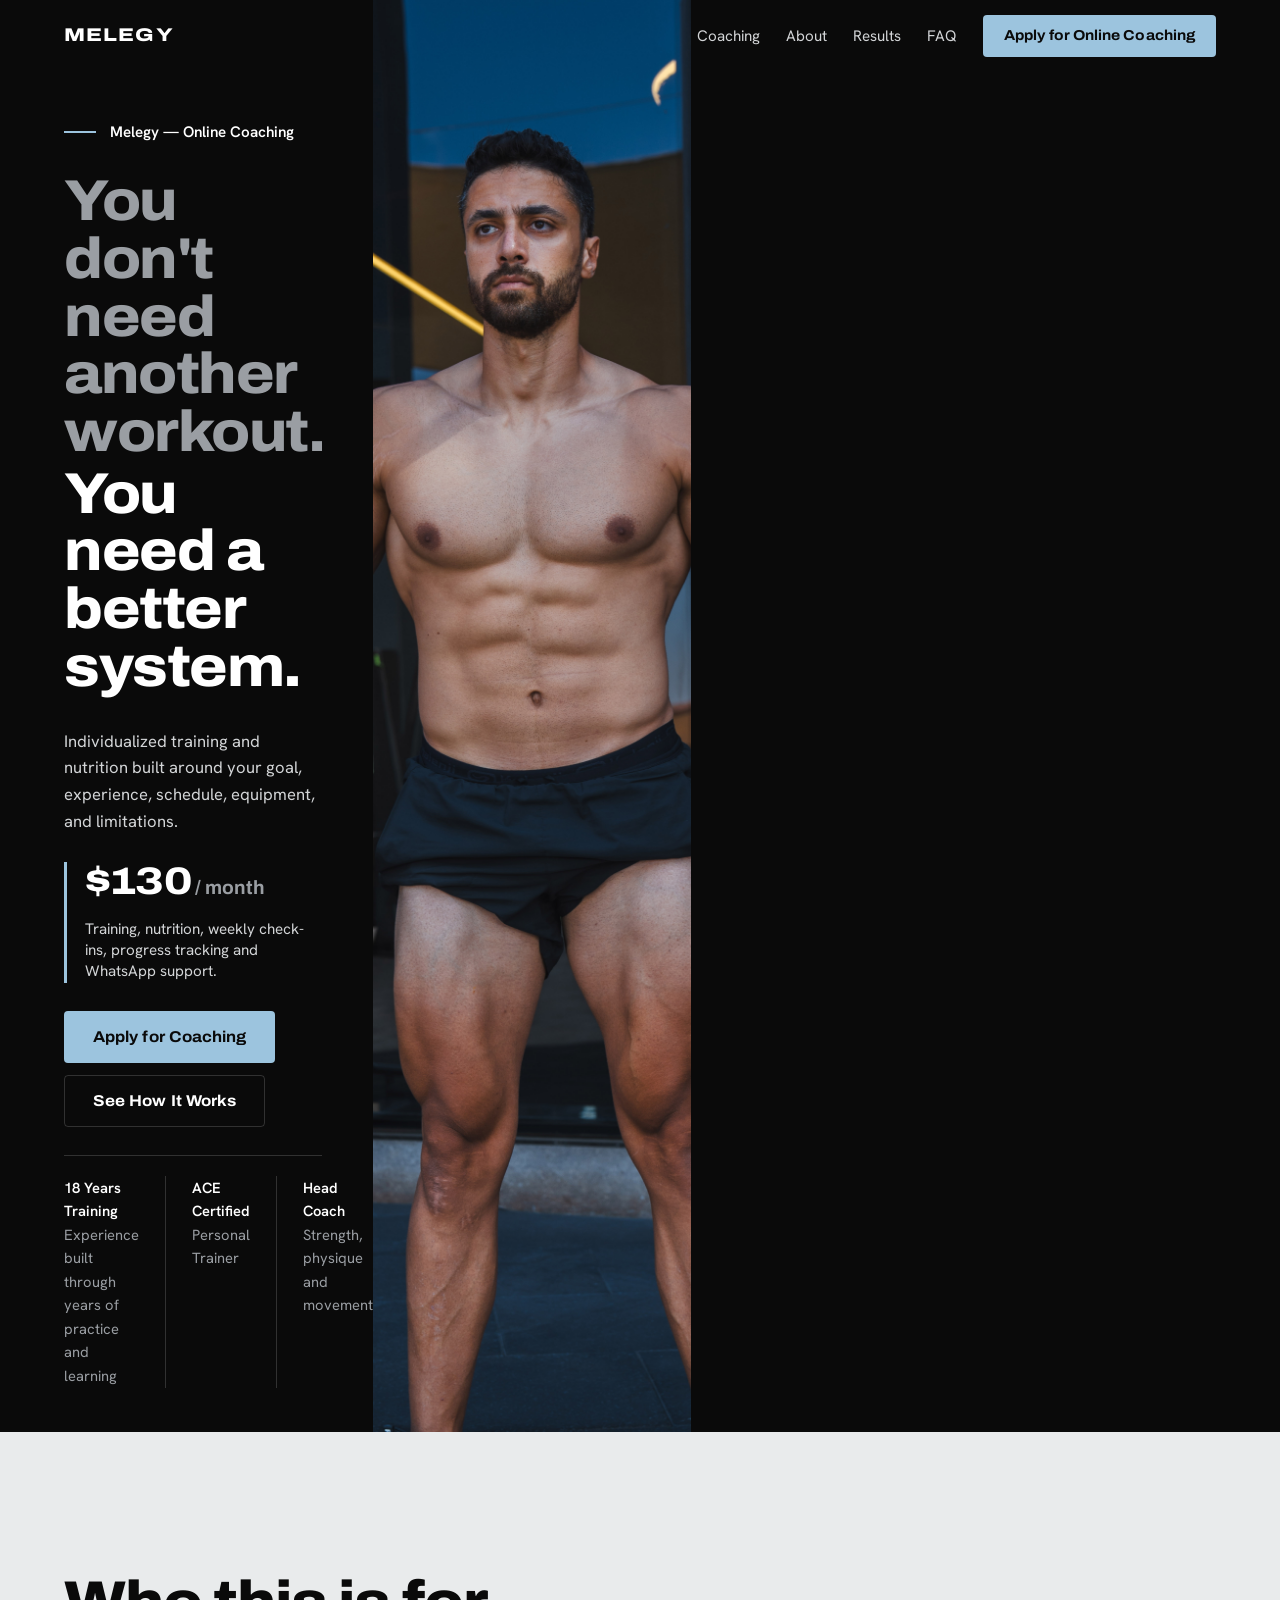
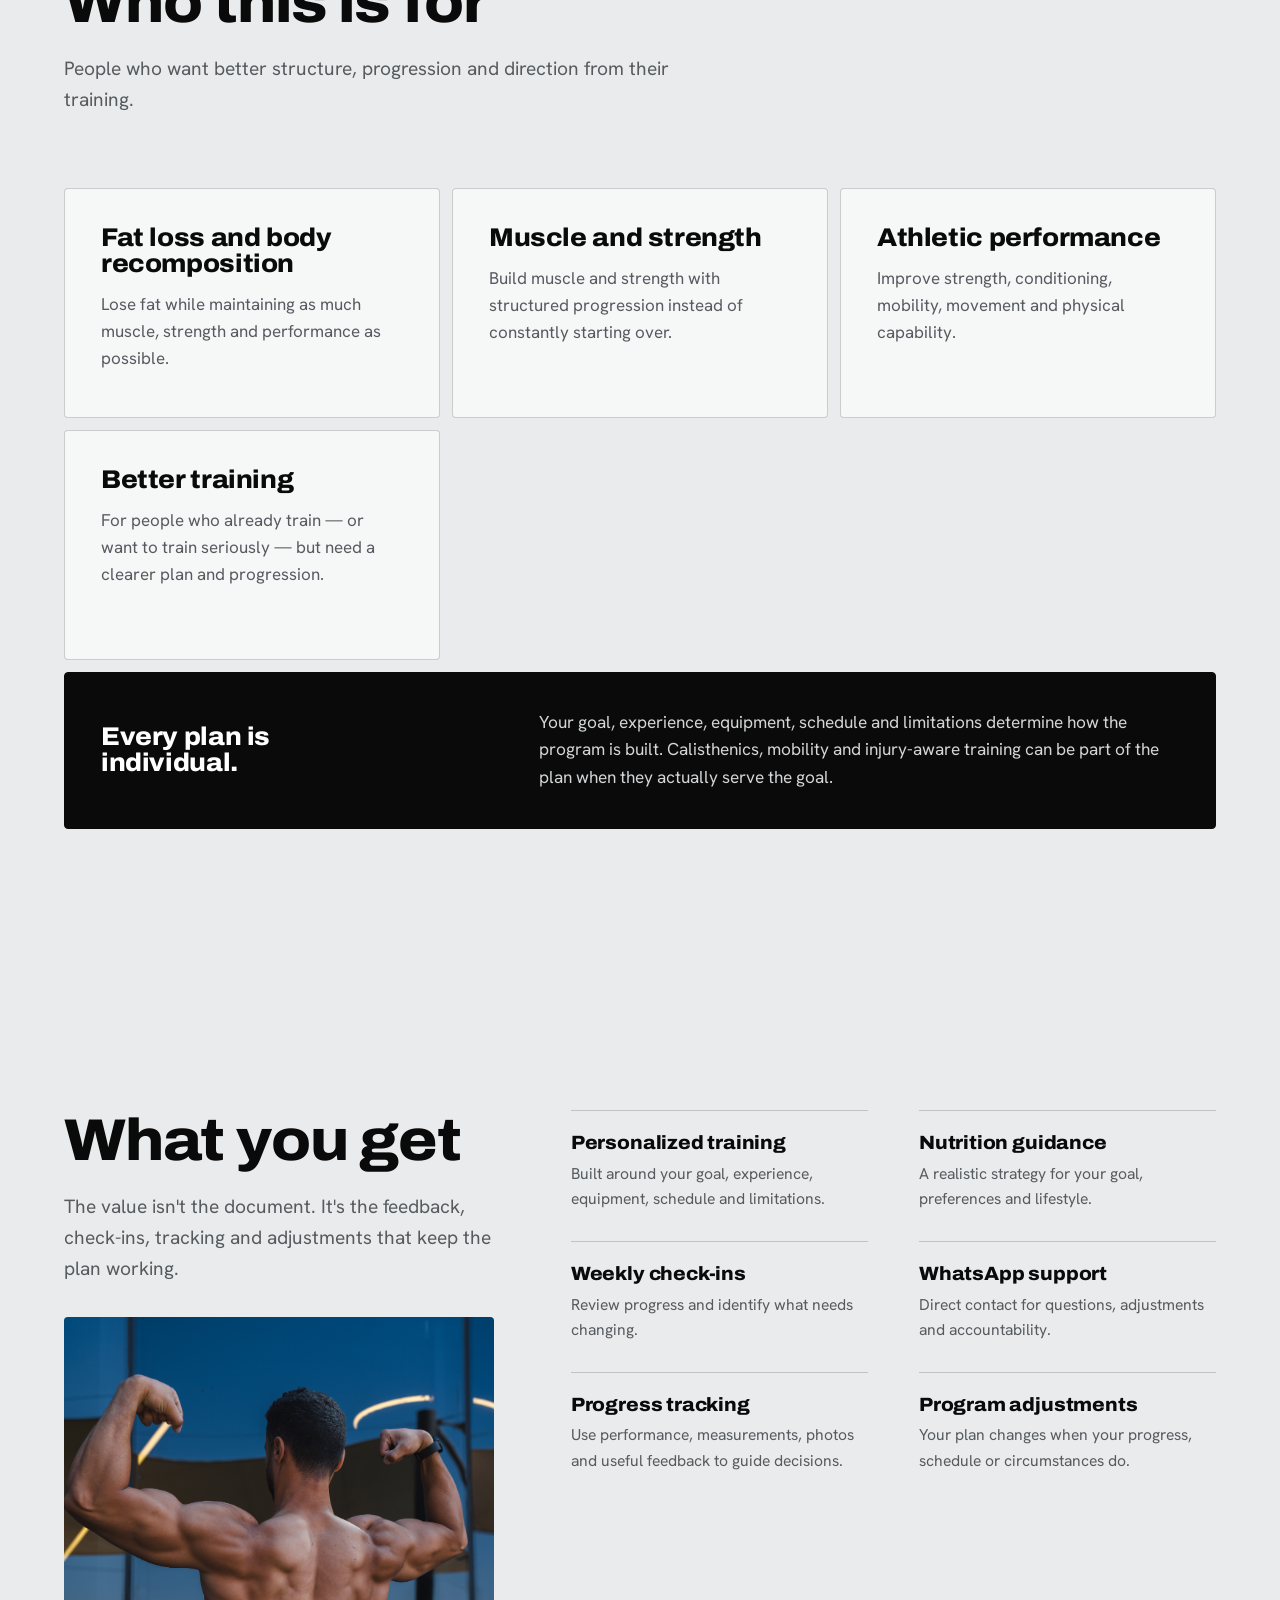
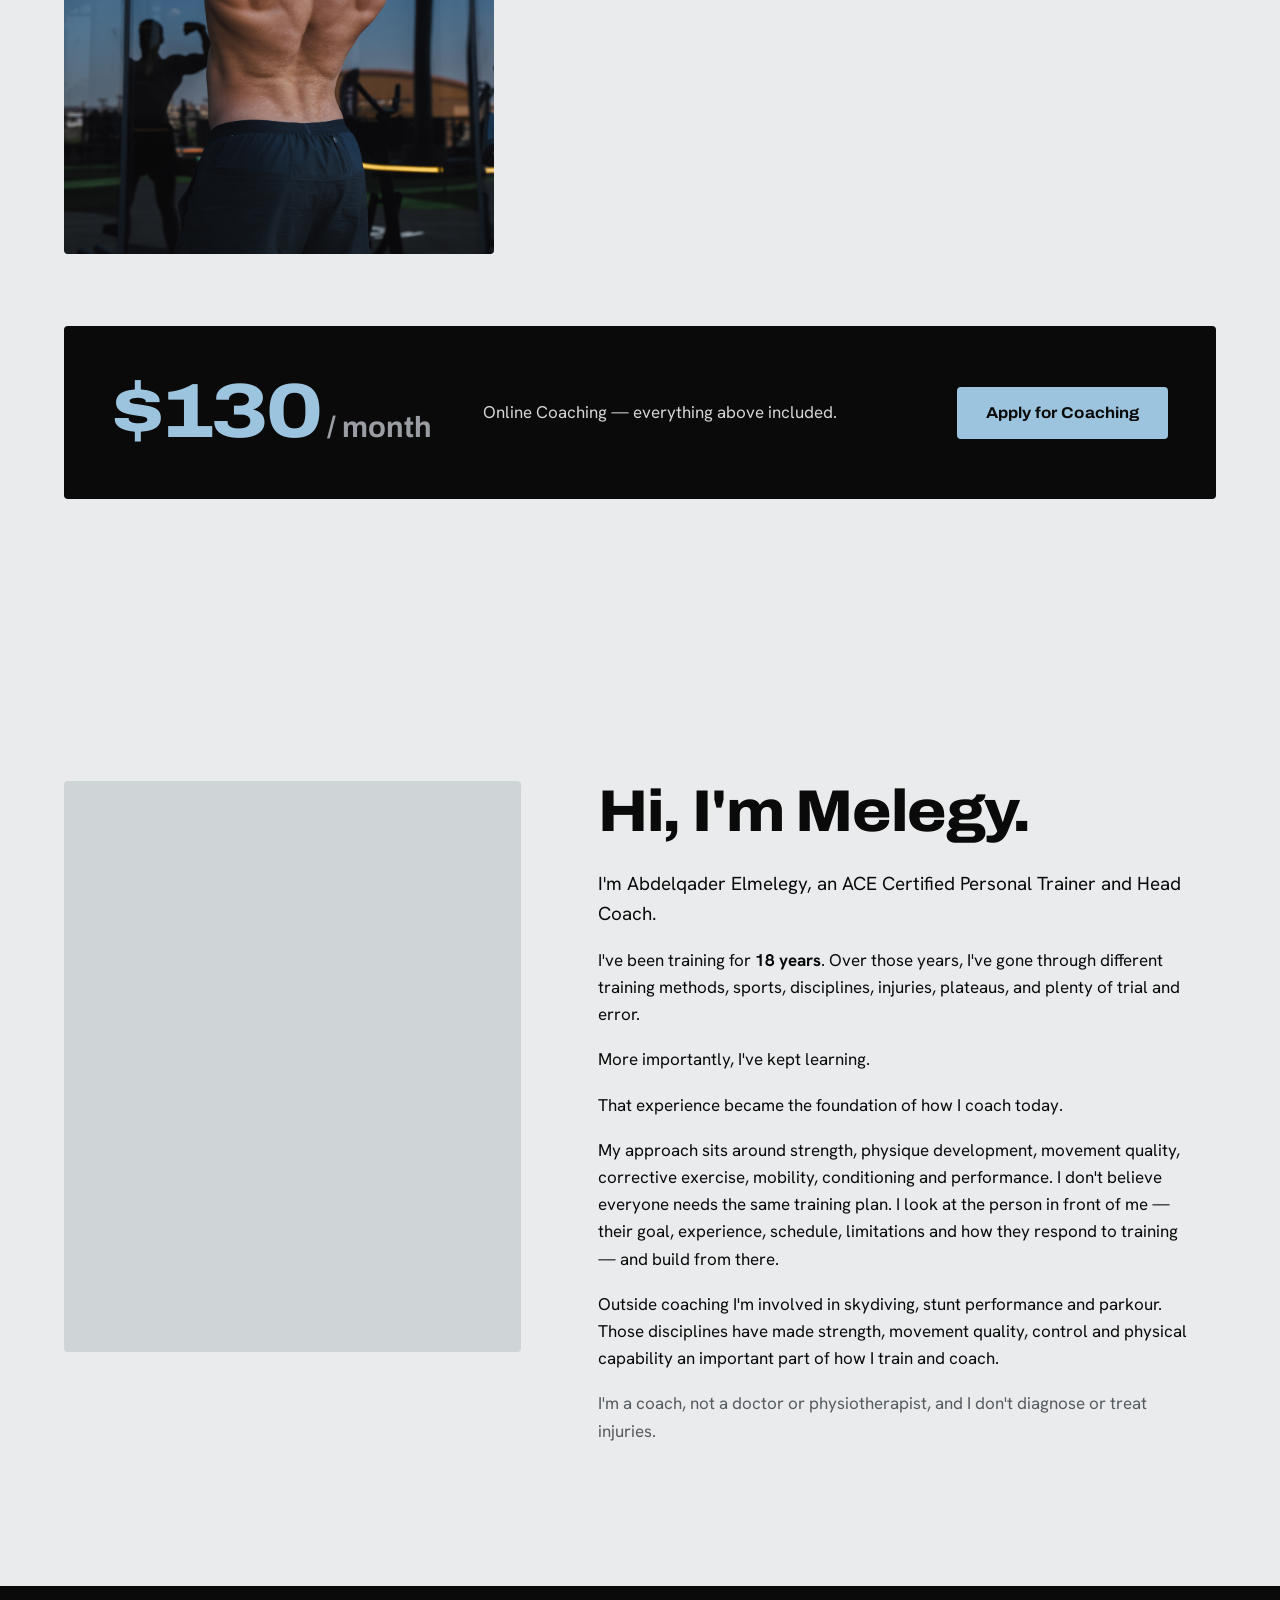
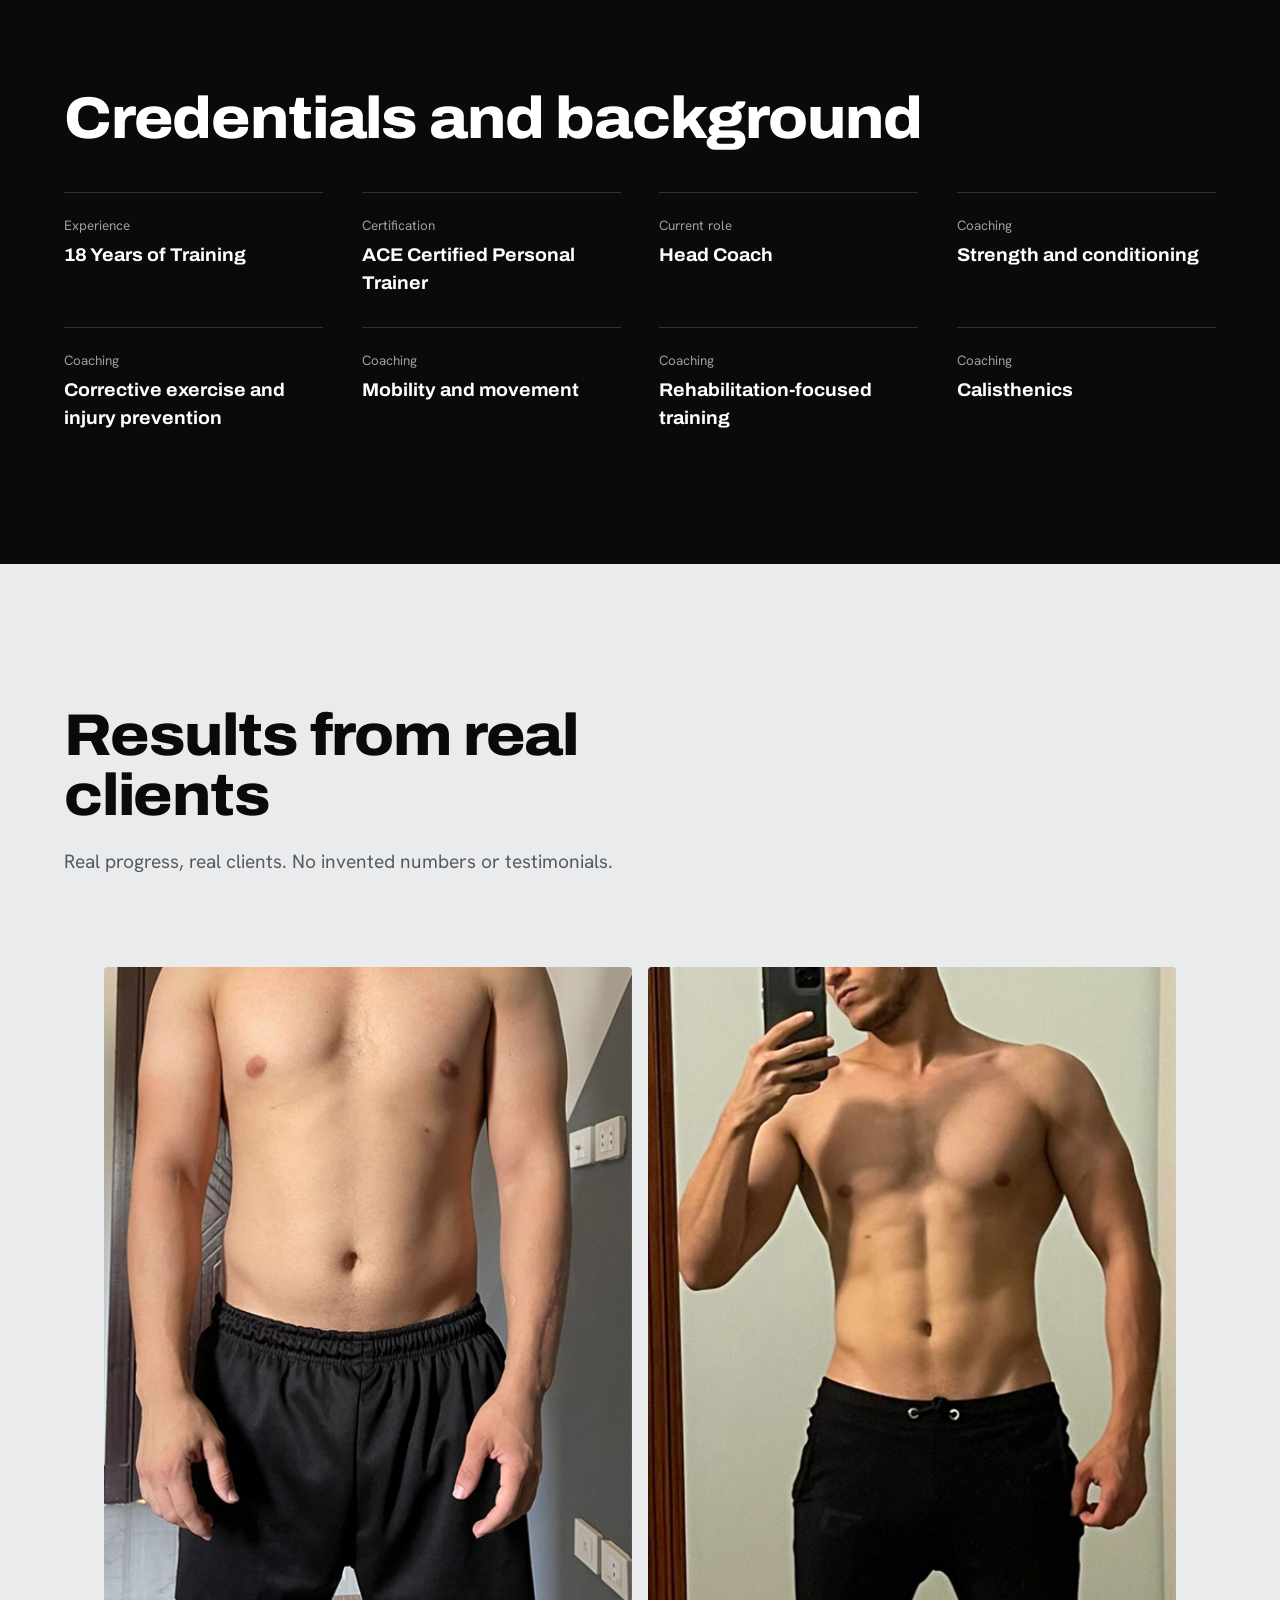
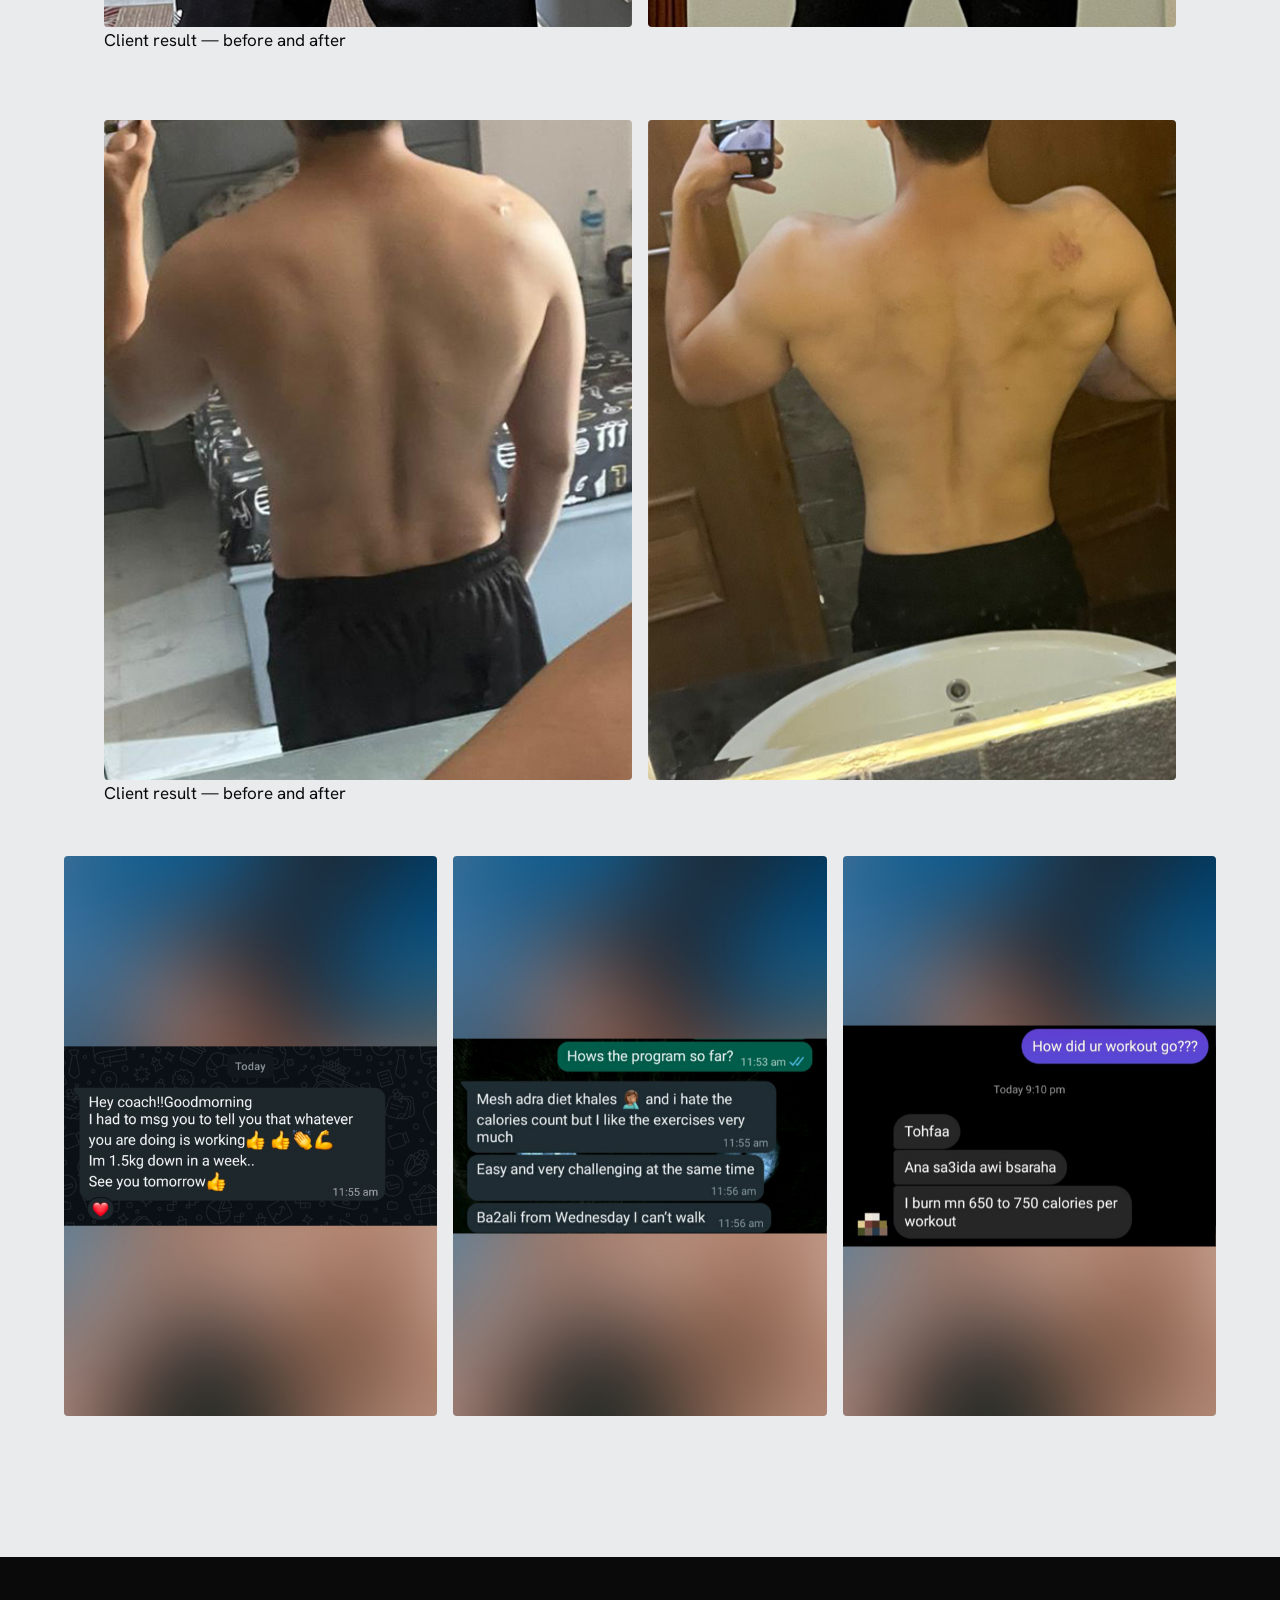
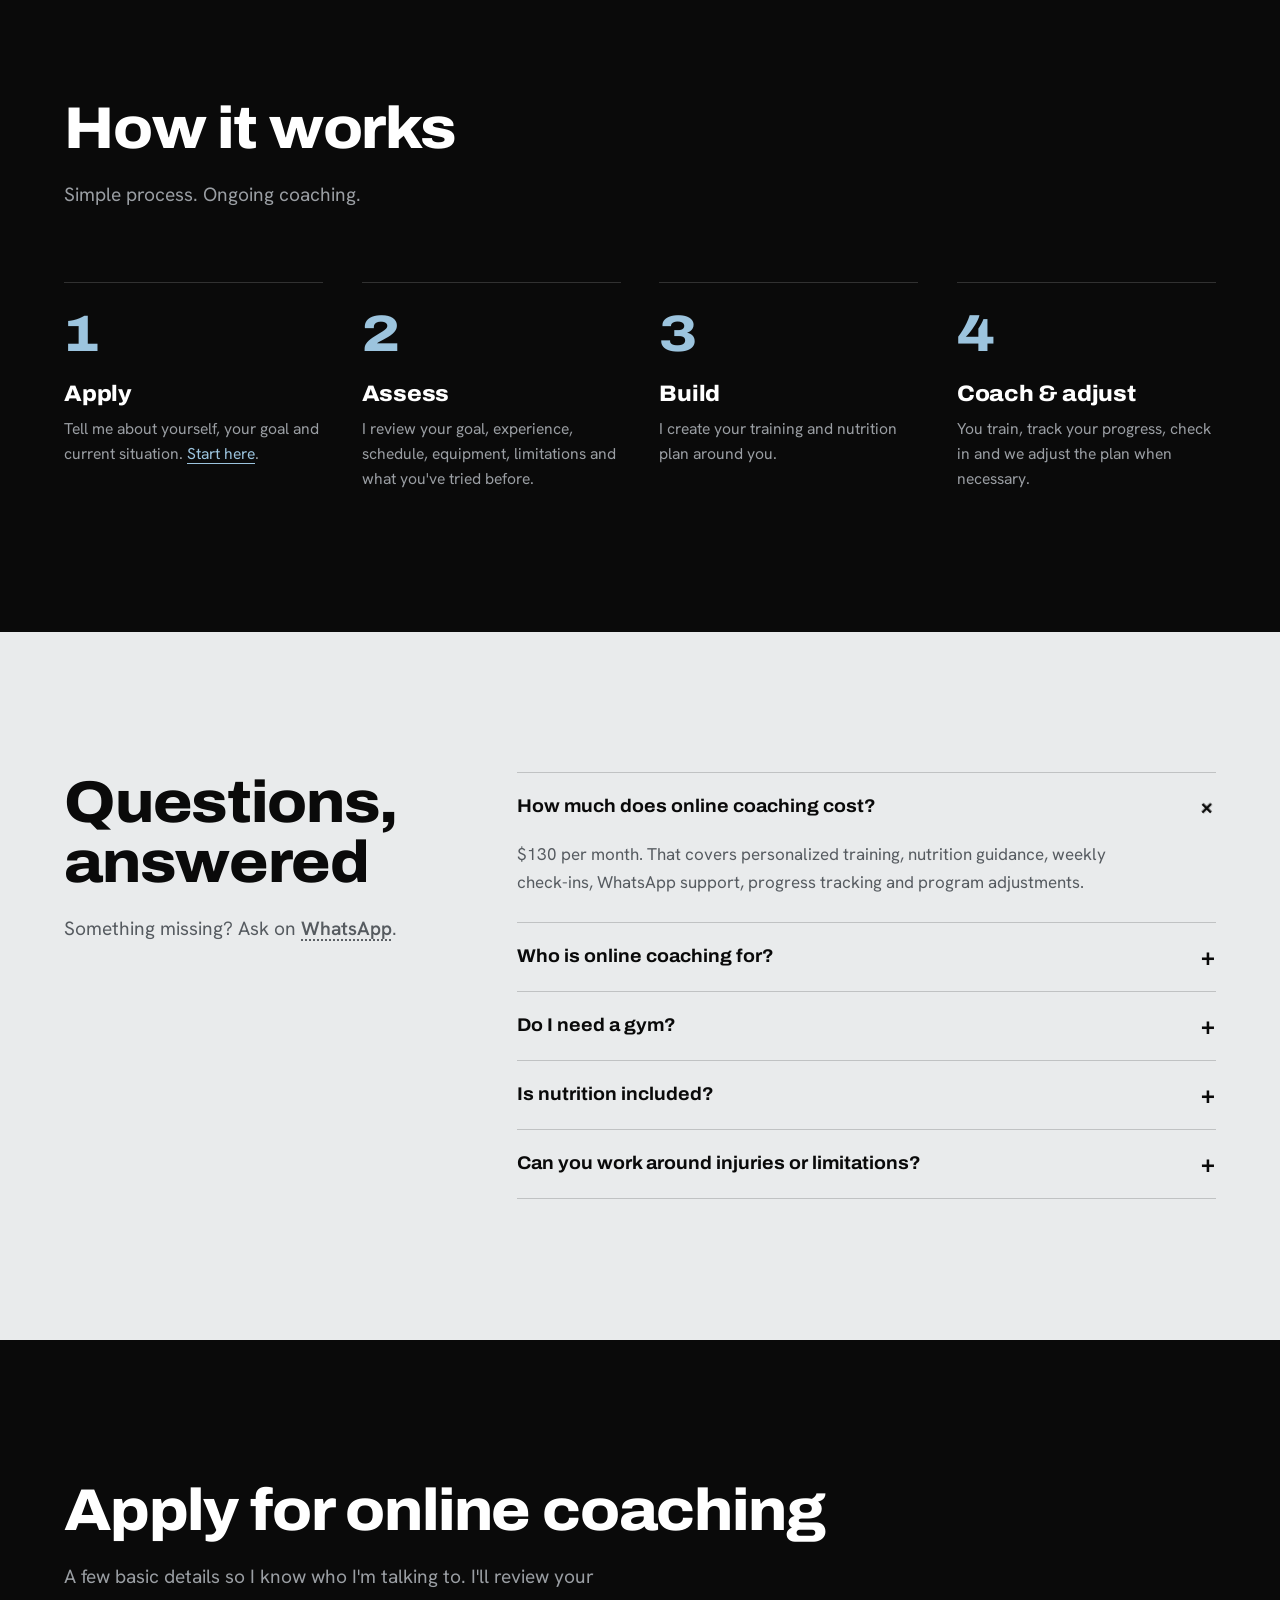
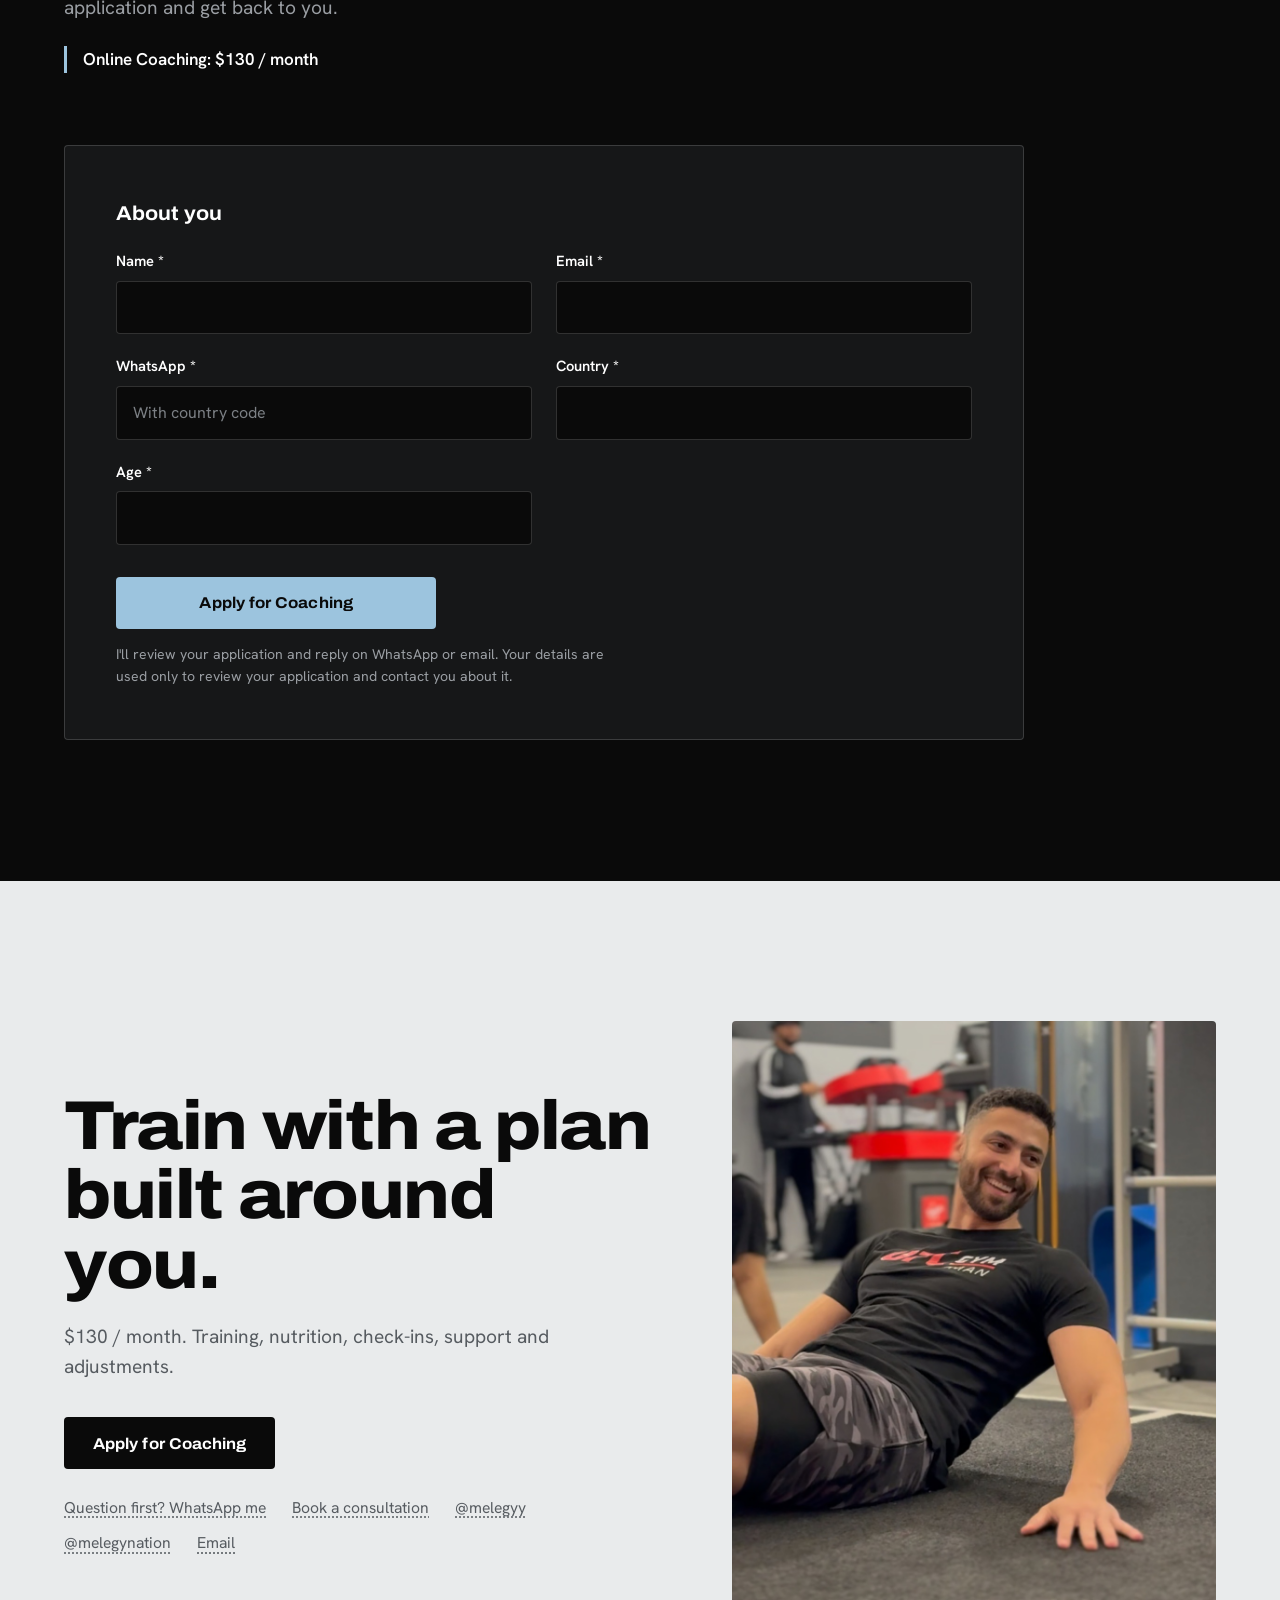
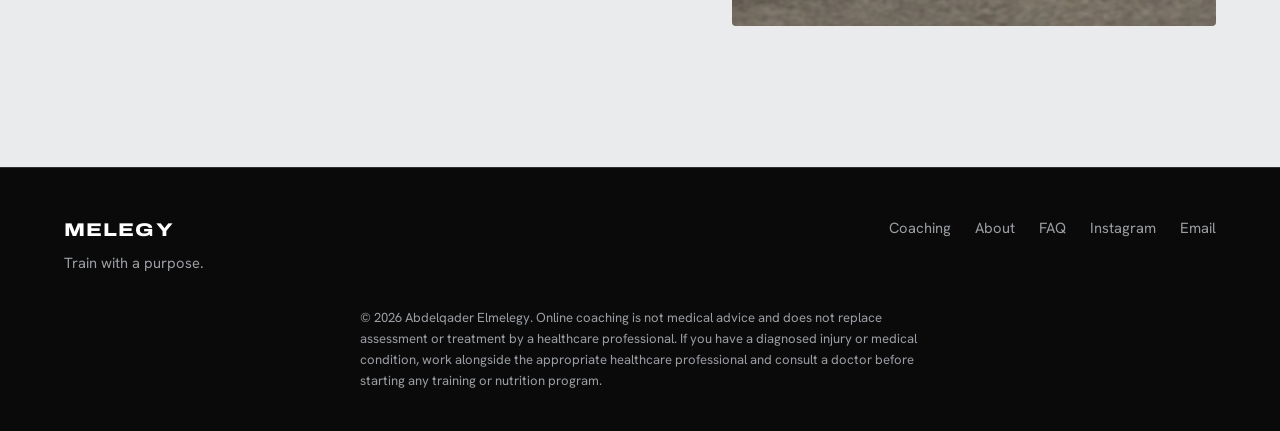
==== index.html @ cbea218b "Add files via upload" ====
<!DOCTYPE html>
<html lang="en">
<head>
<meta charset="utf-8">
<meta name="viewport" content="width=device-width, initial-scale=1, viewport-fit=cover">
<title>Melegy — Online Coaching</title>
<meta name="description" content="Online personal trainer for the GCC and Europe. Personalized workout programs, calisthenics, corrective exercise and nutrition from Melegy, ACE Certified. $130 / month/month.">
<meta name="theme-color" content="#0A0A0A">

<!-- LAUNCH: uncomment and fill these once you have your domain -->
<!-- <link rel="canonical" href="[SITE_URL]/"> -->
<!-- <meta property="og:url" content="[SITE_URL]/"> -->
<!-- <meta property="og:image" content="[SITE_URL]/images/og.jpg"> -->  <!-- images/og.jpg (1200x630) is included; needs your full URL -->

<link rel="icon" href="favicon.svg" type="image/svg+xml">
<link rel="icon" href="favicon.ico" sizes="48x48">
<link rel="apple-touch-icon" href="apple-touch-icon.png">
<link rel="manifest" href="site.webmanifest">
<meta property="og:type" content="website">
<meta property="og:site_name" content="Melegy">
<meta property="og:title" content="Melegy | Online Fitness Coaching, $130 / month/month">
<meta property="og:description" content="You don't need another workout. You need a better system. Individualized training, nutrition, corrective and calisthenics coaching.">
<meta name="twitter:card" content="summary_large_image">

<link rel="preload" href="fonts/archivo-latin-wdth-wght.woff2" as="font" type="font/woff2" crossorigin>
<link rel="preload" href="fonts/hanken-grotesk-latin-wght.woff2" as="font" type="font/woff2" crossorigin>
<link rel="stylesheet" href="css/styles.css">
<noscript><link rel="stylesheet" href="css/noscript.css"></noscript>

<script type="application/ld+json">
{"@context":"https://schema.org","@type":"Service","serviceType":"Online fitness coaching","name":"Online Coaching with Melegy","description":"Individualized online coaching: personalized training, nutrition guidance, weekly check-ins and WhatsApp support, including calisthenics and corrective exercise.","provider":{"@type":"Person","name":"Abdelqader Elmelegy","alternateName":"Melegy","jobTitle":"Head Coach","knowsAbout":["Strength and conditioning","Hypertrophy","Calisthenics","Corrective exercise","Injury prevention","Mobility training","Body recomposition","Athletic performance"]},"areaServed":["United Arab Emirates","Saudi Arabia","Qatar","Kuwait","Bahrain","Oman","United Kingdom","Italy","Germany"],"offers":{"@type":"Offer","price":"50","priceCurrency":"OMR","priceSpecification":{"@type":"UnitPriceSpecification","price":"50","priceCurrency":"OMR","unitText":"MONTH"}}}
</script>
</head>

<body>
<a class="skip" href="#main">Skip to content</a>

<!-- ============ NAV ============ -->
<header class="nav" id="nav">
  <div class="nav__in">
    <a class="brand" href="#top" aria-label="Melegy, back to top">MELEGY</a>
    <button class="burger" id="burger" aria-expanded="false" aria-controls="navlinks" aria-label="Open menu"><span></span><span></span><span></span></button>
    <nav class="nav__links" id="navlinks" aria-label="Main">
      <a href="#coaching">Coaching</a>
      <a href="#about">About</a>
      <a href="#results">Results</a>
      <a href="#faq">FAQ</a>
      <a class="btn btn--primary" href="#apply">Apply for Online Coaching</a>
    </nav>
  </div>
</header>

<main id="main">

<!-- ============ 1. HERO ============ -->
<section class="hero" id="top">
<div class="wrap hero">
  <div class="hero__copy">
    <p class="hero__eyebrow">Melegy — Online Coaching</p>
    <h1><span class="line"><span>You don't need another workout.</span></span><span class="line"><span>You need a better system.</span></span></h1>
    <p class="hero__sub">Individualized training and nutrition built around your goal, experience, schedule, equipment, and limitations.</p>
    <p class="offer"><span class="offer__price">$130<small> / month</small></span><span class="offer__what">Training, nutrition, weekly check-ins, progress tracking and WhatsApp support.</span></p>
    <div class="btn-row"><a class="btn btn--primary" href="#apply">Apply for Coaching</a><a class="btn btn--ghost" href="#how">See How It Works</a></div>
    <ul class="hero__facts" aria-label="Credentials"><li><b>18 Years Training</b>Experience built through years of practice and learning</li><li><b>ACE Certified</b>Personal Trainer</li><li><b>Head Coach</b>Strength, physique and movement</li></ul>
  </div>
  <div class="hero__media"><figure class="photo"><img src="images/hero.jpg" alt="Melegy, ACE Certified Personal Trainer and Head Coach, coaching in the gym" width="1600" height="2000" fetchpriority="high" decoding="async"></figure></div>
</div>
</section>

<!-- ============ 2. WHO I HELP ============ -->
<section class="sec sec--light" id="who" aria-labelledby="who-h">
<div class="wrap"><div class="sec-head"><h2 class="h2" id="who-h">Who this is for</h2><p class="lead muted">People who want better structure, progression and direction from their training.</p></div><div class="bento">
<article class="card"><h3>Fat loss and body recomposition</h3><p>Lose fat while maintaining as much muscle, strength and performance as possible.</p></article>
<article class="card"><h3>Muscle and strength</h3><p>Build muscle and strength with structured progression instead of constantly starting over.</p></article>
<article class="card"><h3>Athletic performance</h3><p>Improve strength, conditioning, mobility, movement and physical capability.</p></article>
<article class="card"><h3>Better training</h3><p>For people who already train — or want to train seriously — but need a clearer plan and progression.</p></article>
<article class="card card--wide"><h3>Every plan is individual.</h3><p>Your goal, experience, equipment, schedule and limitations determine how the program is built. Calisthenics, mobility and injury-aware training can be part of the plan when they actually serve the goal.</p></article>
</div></div>
</section>

<!-- ============ 3. THE PROBLEM ============ -->


<!-- ============ 4. MY APPROACH ============ -->


<!-- ============ 5. TRAINING PROGRAMS ============ -->
<!-- BUSINESS QUESTION (not shown on the page): are standalone programs sold without coaching?
     If yes, add the price and a link here. Right now this section describes what your programs cover. -->


<!-- ============ 6. REHABILITATION & CORRECTIVE TRAINING ============ -->


<!-- ============ 7. CALISTHENICS ============ -->


<!-- ============ 8. WHAT ONLINE COACHING INCLUDES ============ -->
<section class="sec sec--light" id="coaching" aria-labelledby="inc-h">
<div class="wrap"><div class="inc"><div class="inc__left"><div><h2 class="h2" id="inc-h">What you get</h2><p class="lead muted">The value isn't the document. It's the feedback, check-ins, tracking and adjustments that keep the plan working.</p></div><figure class="photo r-45"><img src="images/coaching.jpg" alt="Melegy reviewing a client's training" width="1600" height="2000" loading="lazy" decoding="async"></figure></div><ul class="ggrid">
<li><h3>Personalized training</h3><p>Built around your goal, experience, equipment, schedule and limitations.</p></li><li><h3>Nutrition guidance</h3><p>A realistic strategy for your goal, preferences and lifestyle.</p></li><li><h3>Weekly check-ins</h3><p>Review progress and identify what needs changing.</p></li><li><h3>WhatsApp support</h3><p>Direct contact for questions, adjustments and accountability.</p></li><li><h3>Progress tracking</h3><p>Use performance, measurements, photos and useful feedback to guide decisions.</p></li><li><h3>Program adjustments</h3><p>Your plan changes when your progress, schedule or circumstances do.</p></li>
</ul></div><div class="pricebox"><p class="pricebox__n">$130<small> / month</small></p><div><p>Online Coaching — everything above included.</p></div><a class="btn btn--primary" href="#apply">Apply for Coaching</a></div></div>
</section>

<!-- ============ 9. WHY MELEGY ============ -->


<!-- ============ 10. ABOUT ============ -->
<section class="sec sec--light" id="about" aria-labelledby="about-h">
<div class="wrap about"><div class="about__media"><figure class="photo r-45"><img src="images/about.jpg" alt="Abdelqader Elmelegy training in the gym" width="1600" height="2000" loading="lazy" decoding="async"></figure></div><div class="about__copy"><h2 class="h2" id="about-h">Hi, I'm Melegy.</h2><p>I'm Abdelqader Elmelegy, an ACE Certified Personal Trainer and Head Coach.</p><p>I've been training for <strong>18 years</strong>. Over those years, I've gone through different training methods, sports, disciplines, injuries, plateaus, and plenty of trial and error.</p><p>More importantly, I've kept learning.</p><p>That experience became the foundation of how I coach today.</p><p>My approach sits around strength, physique development, movement quality, corrective exercise, mobility, conditioning and performance. I don't believe everyone needs the same training plan. I look at the person in front of me — their goal, experience, schedule, limitations and how they respond to training — and build from there.</p><p>Outside coaching I'm involved in skydiving, stunt performance and parkour. Those disciplines have made strength, movement quality, control and physical capability an important part of how I train and coach.</p><p class="muted">I'm a coach, not a doctor or physiotherapist, and I don't diagnose or treat injuries.</p></div></div>
</section>

<!-- ============ 11. CREDENTIALS ============ -->
<section class="sec sec--dark sec--compact" id="credentials" aria-labelledby="cred-h">
<div class="wrap"><div class="sec-head sec-head--tight"><h2 class="h2 h2--wide" id="cred-h">Credentials and background</h2></div><ul class="credgrid"><li><small>Experience</small><b>18 Years of Training</b></li><li><small>Certification</small><b>ACE Certified Personal Trainer</b></li><li><small>Current role</small><b>Head Coach</b></li><li><small>Coaching</small><b>Strength and conditioning</b></li><li><small>Coaching</small><b>Corrective exercise and injury prevention</b></li><li><small>Coaching</small><b>Mobility and movement</b></li><li><small>Coaching</small><b>Rehabilitation-focused training</b></li><li><small>Coaching</small><b>Calisthenics</b></li></ul></div>
</section>

<!-- ============ 12. CLIENT RESULTS / CASE STUDIES ============
     EVERYTHING in this section is a placeholder until you add real client work.
     Get written permission before publishing any name, photo or message.
     Duplicate an <article class="case"> block to add more case studies. -->
<section class="sec sec--light" id="results" aria-labelledby="results-h">
<div class="wrap"><div class="sec-head"><h2 class="h2" id="results-h">Results from real clients</h2><p class="lead muted">Real progress, real clients. No invented numbers or testimonials.</p></div><div class="results-grid"><figure class="result-card"><div class="ba"><div class="photo r-45"><img src="images/client-01-before.jpg" alt="Client 1 before coaching" loading="lazy"></div><div class="photo r-45"><img src="images/client-01-after.jpg" alt="Client 1 after coaching" loading="lazy"></div></div><figcaption>Client result — before and after</figcaption></figure><figure class="result-card"><div class="ba"><div class="photo r-45"><img src="images/client-02-before.jpg" alt="Client 2 before coaching" loading="lazy"></div><div class="photo r-45"><img src="images/client-02-after.jpg" alt="Client 2 after coaching" loading="lazy"></div></div><figcaption>Client result — before and after</figcaption></figure><div class="results-screens"><img src="images/screenshot-01.jpg" alt="Client coaching progress screenshot" loading="lazy"><img src="images/screenshot-02.jpg" alt="Client coaching progress screenshot" loading="lazy"><img src="images/screenshot-03.jpg" alt="Client coaching progress screenshot" loading="lazy"></div></div></div>
</section>

<!-- ============ 13. HOW IT WORKS ============ -->
<section class="sec sec--dark" id="how" aria-labelledby="how-h">
<div class="wrap"><div class="sec-head"><h2 class="h2" id="how-h">How it works</h2><p class="lead muted">Simple process. Ongoing coaching.</p></div><ol class="steps"><li><h3>Apply</h3><p>Tell me about yourself, your goal and current situation. <a href="#apply">Start here</a>.</p></li><li><h3>Assess</h3><p>I review your goal, experience, schedule, equipment, limitations and what you've tried before.</p></li><li><h3>Build</h3><p>I create your training and nutrition plan around you.</p></li><li><h3>Coach &amp; adjust</h3><p>You train, track your progress, check in and we adjust the plan when necessary.</p></li></ol></div>
</section>

<!-- ============ 14. FAQ ============ -->
<section class="sec sec--light" id="faq" aria-labelledby="faq-h">
<div class="wrap faq"><div class="faq__head"><h2 class="h2" id="faq-h">Questions, answered</h2><p class="lead muted">Something missing? Ask on <a href="#" data-link="whatsapp" class="tlink">WhatsApp</a>.</p></div><div><details open><summary>How much does online coaching cost?</summary><div><p>$130 per month. That covers personalized training, nutrition guidance, weekly check-ins, WhatsApp support, progress tracking and program adjustments.</p></div></details><details><summary>Who is online coaching for?</summary><div><p>People who train — or want to train seriously — and need better structure, progression and accountability.</p></div></details><details><summary>Do I need a gym?</summary><div><p>No. Programs can be built around a full gym, home setup, minimal equipment or calisthenics depending on your goal.</p></div></details><details><summary>Is nutrition included?</summary><div><p>Yes. Nutrition guidance is part of the coaching and is adjusted as your progress changes.</p></div></details><details><summary>Can you work around injuries or limitations?</summary><div><p>Within the scope of coaching, yes. I provide injury-aware programming, corrective exercise and exercise-based support for returning to training. I don't diagnose or treat injuries; where appropriate, training should be coordinated with the relevant healthcare professional.</p></div></details></div></div>
</section>

<!-- ============ 15. APPLICATION ============ -->
<section class="sec sec--dark" id="apply" aria-labelledby="apply-h">
  <div class="wrap">
    <div class="sec-head"><h2 class="h2 h2--wide" id="apply-h">Apply for online coaching</h2><p class="lead muted">A few basic details so I know who I'm talking to. I'll review your application and get back to you.</p><p class="pricetag">Online Coaching: $130 / month</p></div>

    <!-- APPLICATION FORM
         Set LINKS.application in js/main.js to your form endpoint ([APPLICATION_FORM_URL]).
         Until then it validates but does NOT send, and says so on screen. -->
    <form class="apply" id="apply-form" novalidate>
<fieldset><legend>About you</legend><div class="fgrid"><div class="field"><label for="f-name">Name *</label><input id="f-name" name="name" autocomplete="name" required></div><div class="field"><label for="f-email">Email *</label><input id="f-email" name="email" type="email" autocomplete="email" required></div><div class="field"><label for="f-wa">WhatsApp *</label><input id="f-wa" name="whatsapp" type="tel" autocomplete="tel" placeholder="With country code" required></div><div class="field"><label for="f-country">Country *</label><input id="f-country" name="country" autocomplete="country-name" required></div><div class="field"><label for="f-age">Age *</label><input id="f-age" name="age" type="number" min="16" max="90" inputmode="numeric" required></div></div></fieldset><div class="hp" aria-hidden="true"><label>Leave this empty<input name="_gotcha" tabindex="-1" autocomplete="off"></label></div><div class="apply__actions"><button type="submit" class="btn btn--primary" id="apply-submit">Apply for Coaching</button></div><noscript><p class="apply__status">The application form needs JavaScript. Please enable it, or message me on WhatsApp.</p></noscript><p class="apply__status" id="apply-status" role="status" aria-live="polite"></p><p class="apply__note">I'll review your application and reply on WhatsApp or email. Your details are used only to review your application and contact you about it.</p>
</form>
  </div>
</section>

<!-- ============ 16. FINAL CTA ============ -->
<section class="sec sec--light" id="start" aria-labelledby="final-h">
<div class="wrap final"><div><h2 id="final-h">Train with a plan built around you.</h2><p class="lead muted">$130 / month. Training, nutrition, check-ins, support and adjustments.</p><div class="btn-row"><a class="btn btn--primary" href="#apply">Apply for Coaching</a></div><div class="contact"><a href="#" data-link="whatsapp">Question first? WhatsApp me</a><a href="#" data-link="calendly">Book a consultation</a><a href="#" data-link="instagramPersonal">@melegyy</a><a href="#" data-link="instagramPage">@melegynation</a><a href="#" data-link="email">Email</a></div></div><figure class="photo r-45"><img src="images/lifestyle.jpg" alt="Melegy behind the scenes" width="1600" height="2000" loading="lazy"></figure></div>
</section>

</main>

<!-- ============ 17. FOOTER ============ -->
<footer class="foot">
  <div class="foot__in">
    <div>
      <a class="brand" href="#top">MELEGY</a>
      Train with a purpose.
    </div>
    <nav aria-label="Footer">
      <a href="#coaching">Coaching</a>
      <a href="#about">About</a>
      <a href="#faq">FAQ</a>
      <a href="#" data-link="instagramPersonal">Instagram</a>
      <a href="#" data-link="email">Email</a>
    </nav>
  </div>
  <p class="foot__legal">© <span id="year"></span> Abdelqader Elmelegy. Online coaching is not medical advice and does not replace assessment or treatment by a healthcare professional. If you have a diagnosed injury or medical condition, work alongside the appropriate healthcare professional and consult a doctor before starting any training or nutrition program.</p>
</footer>

<div class="sticky" id="sticky"><a class="btn btn--primary" href="#apply">Apply for Coaching</a></div>

<script src="js/main.js"></script>
</body>
</html>
---- css/styles.css ----
/* =========================================================
   MELEGY: STYLES
   Approved first design: dark ink + cool chalk, altitude-blue accent,
   Archivo display + Hanken Grotesk body. Edit tokens in :root.
   ========================================================= */
/* ---------- Self-hosted fonts (SIL Open Font License, see /fonts) ---------- */
@font-face{font-family:"Archivo";src:url("../fonts/archivo-latin-wdth-wght.woff2") format("woff2");font-weight:700 800;font-stretch:100% 125%;font-style:normal;font-display:swap}
@font-face{font-family:"Hanken Grotesk";src:url("../fonts/hanken-grotesk-latin-wght.woff2") format("woff2");font-weight:400 700;font-style:normal;font-display:swap}

:root{
  /* colour */
  --ink:#0A0A0A;          /* main dark */
  --graphite:#161718;     /* raised surface on dark */
  --chalk:#E9EBEC;        /* main light (cool gym chalk) */
  --paper:#F6F7F7;        /* raised surface on light */
  --white:#FFFFFF;
  --muted-d:#9A9EA3;      /* secondary text on dark */
  --muted-l:#565B60;      /* secondary text on light */
  --line-d:rgba(255,255,255,.16);
  --line-l:rgba(10,10,10,.18);
  --accent:#9CC4DE;       /* altitude blue, on dark */
  --accent-deep:#2C5F80;  /* altitude blue, on light */

  /* type */
  --f-display:"Archivo","Helvetica Neue",Arial,sans-serif;
  --f-body:"Hanken Grotesk",system-ui,-apple-system,"Segoe UI",Roboto,sans-serif;

  /* layout */
  --pad:clamp(20px,5vw,72px);
  --max:1240px;
  --radius:4px;
  --nav-h:72px;

  box-sizing:border-box;
}
*,*::before,*::after{box-sizing:inherit}
html{background:var(--ink);scroll-behavior:smooth;scroll-padding-top:calc(var(--nav-h) + env(safe-area-inset-top,0px) + 8px);-webkit-text-size-adjust:100%}
body{margin:0;background:var(--ink);color:var(--white);font-family:var(--f-body);font-size:1.0625rem;line-height:1.6;-webkit-font-smoothing:antialiased;overflow-x:hidden}
img{max-width:100%;display:block}
a{color:inherit}
h1,h2,h3,h4{font-family:var(--f-display);margin:0;font-weight:800;letter-spacing:-.02em;line-height:1.02}
p{margin:0}
ul,ol{margin:0;padding:0;list-style:none}
button,input,select,textarea{font:inherit;color:inherit}
button{cursor:pointer}
:focus-visible{outline:2px solid var(--accent);outline-offset:3px}
.sec--light :focus-visible{outline-color:var(--accent-deep)}
.skip{position:absolute;left:-999px;top:8px;background:var(--white);color:var(--ink);padding:10px 16px;z-index:200;border-radius:var(--radius)}
.skip:focus{left:8px}

/* ---------- Sections ---------- */
.sec{padding:clamp(72px,11vw,148px) var(--pad)}
.sec--dark{background:var(--ink);color:var(--white)}
.sec--light{background:var(--chalk);color:var(--ink)}
.wrap{max-width:var(--max);margin:0 auto}
.sec--dark .muted{color:var(--muted-d)}
.sec--light .muted{color:var(--muted-l)}
.h2{font-size:clamp(2rem,4.6vw,3.9rem);font-stretch:108%;max-width:16ch}
.h2--wide{max-width:22ch}
.lead{font-size:clamp(1.05rem,1.5vw,1.25rem);max-width:56ch;margin-top:22px}
.sec-head{margin-bottom:clamp(40px,6vw,72px)}
.sr-only{position:absolute;width:1px;height:1px;overflow:hidden;clip:rect(0 0 0 0);white-space:nowrap}

/* placeholder tokens: anything in [BRACKETS] you need to replace */
.tk{background:rgba(156,196,222,.28);padding:0 .35em;border-radius:2px;font-weight:600}
.sec--light .tk{background:rgba(44,95,128,.16)}

/* ---------- Buttons ---------- */
.btn{display:inline-flex;align-items:center;justify-content:center;gap:10px;min-height:52px;padding:0 28px;border-radius:var(--radius);border:1.5px solid transparent;font-family:var(--f-display);font-stretch:108%;font-weight:700;font-size:.98rem;letter-spacing:.005em;text-decoration:none;text-align:center;transition:background-color .2s,color .2s,border-color .2s;cursor:pointer}
.btn--primary{background:var(--accent);color:var(--ink)}
.btn--primary:hover{background:var(--white)}
.btn--ghost{border-color:var(--line-d);color:var(--white)}
.btn--ghost:hover{border-color:var(--white)}
.sec--light .btn--primary{background:var(--ink);color:var(--white)}
.sec--light .btn--primary:hover{background:var(--accent-deep)}
.sec--light .btn--ghost{border-color:var(--line-l);color:var(--ink)}
.sec--light .btn--ghost:hover{border-color:var(--ink)}
.btn-row{display:flex;flex-wrap:wrap;gap:12px}
.tlink{font-weight:600;text-underline-offset:4px}
.sec--compact{padding-top:clamp(56px,8vw,104px);padding-bottom:clamp(56px,8vw,104px)}
.sec-head--tight{margin-bottom:clamp(28px,4vw,44px)}

/* ---------- Photo slots (files live in /images; overwrite them with your photos) ---------- */
.photo{position:relative;margin:0;overflow:hidden;background:#1d1e20;border-radius:var(--radius)}
.photo img{position:absolute;inset:0;width:100%;height:100%;object-fit:cover}
.sec--light .photo{background:#cfd4d7}
.r-45{aspect-ratio:4/5}.r-43{aspect-ratio:4/3}.r-169{aspect-ratio:16/9}.r-219{aspect-ratio:21/9}.r-916{aspect-ratio:9/16}.r-11{aspect-ratio:1/1}

/* ---------- Nav ---------- */
.nav{position:fixed;top:0;left:0;right:0;z-index:100;padding:env(safe-area-inset-top,0px) var(--pad) 0;transition:background-color .25s,border-color .25s;border-bottom:1px solid transparent}
.nav.is-solid{background:rgba(10,10,10,.92);backdrop-filter:blur(10px);-webkit-backdrop-filter:blur(10px);border-bottom-color:var(--line-d)}
.nav__in{max-width:var(--max);margin:0 auto;height:var(--nav-h);display:flex;align-items:center;justify-content:space-between;gap:24px}
.brand{font-family:var(--f-display);font-stretch:125%;font-weight:800;font-size:1.15rem;letter-spacing:.06em;text-decoration:none}
.nav__links{display:flex;align-items:center;gap:26px}
.nav__links a{text-decoration:none;font-size:.95rem;color:#d3d5d7;transition:color .2s}
.nav__links a:hover{color:var(--white)}
.nav__links .btn{min-height:42px;padding:0 20px;font-size:.9rem;color:var(--ink)}
.nav__links .btn:hover{color:var(--ink)}
.burger{display:none;width:44px;height:44px;border:1px solid var(--line-d);background:transparent;border-radius:var(--radius);position:relative}
.burger span{position:absolute;left:12px;right:12px;height:2px;background:var(--white);transition:transform .25s,opacity .2s}
.burger span:nth-child(1){top:16px}.burger span:nth-child(2){top:21px}.burger span:nth-child(3){top:26px}
.burger[aria-expanded="true"] span:nth-child(1){transform:translateY(5px) rotate(45deg)}
.burger[aria-expanded="true"] span:nth-child(2){opacity:0}
.burger[aria-expanded="true"] span:nth-child(3){transform:translateY(-5px) rotate(-45deg)}

/* ---------- 1. Hero ---------- */
.hero{min-height:100svh;display:grid;grid-template-columns:minmax(0,1.08fr) minmax(0,.92fr);background:var(--ink)}
.hero__copy{padding:calc(var(--nav-h) + 48px) clamp(28px,4vw,64px) 44px var(--pad);display:flex;flex-direction:column;justify-content:flex-end;gap:28px}
.hero__eyebrow{display:flex;align-items:center;gap:14px;font-size:.95rem;font-weight:600}
.hero__eyebrow::before{content:"";flex:none;width:32px;height:2px;background:var(--accent)}
.hero h1{font-size:clamp(2.35rem,4.5vw,4.4rem);font-stretch:108%;line-height:1;letter-spacing:-.025em}
.hero h1 .line{display:block;overflow:hidden;padding-bottom:.08em;text-wrap:balance}
.hero h1 .line span{display:block;transform:translateY(108%);animation:rise .9s cubic-bezier(.2,.7,.1,1) forwards}
.hero h1 .line:nth-child(1) span{color:var(--muted-d)}
.hero h1 .line:nth-child(2) span{animation-delay:.12s}
@keyframes rise{to{transform:none}}
.hero__sub{font-size:clamp(1.02rem,1.3vw,1.18rem);max-width:52ch;color:#d3d5d7}
.offer{display:flex;align-items:center;gap:18px;flex-wrap:wrap;border-left:3px solid var(--accent);padding-left:18px}
.offer__price{font-family:var(--f-display);font-stretch:118%;font-weight:800;font-size:clamp(1.9rem,3vw,2.5rem);letter-spacing:-.02em;line-height:1;white-space:nowrap}
.offer__price small{font-size:.5em;font-stretch:100%;font-weight:700;letter-spacing:0;color:var(--muted-d)}
.offer__what{font-size:.95rem;color:#d3d5d7;max-width:34ch;line-height:1.4}
.hero__facts{display:grid;grid-template-columns:repeat(3,auto);justify-content:start;gap:0;border-top:1px solid var(--line-d);padding-top:20px;font-size:.92rem;color:var(--muted-d)}
.hero__facts li{padding-right:26px;margin-right:26px;border-right:1px solid var(--line-d)}
.hero__facts li:last-child{border:0;margin:0;padding:0}
.hero__facts b{display:block;color:var(--white);font-weight:600}
.hero__media{position:relative}
.hero__media .photo{position:absolute;inset:0;border-radius:0}

/* ---------- 2. Who I help ---------- */
.bento{display:grid;grid-template-columns:repeat(6,1fr);gap:12px}
.card{background:var(--paper);border:1px solid var(--line-l);border-radius:var(--radius);padding:clamp(24px,3vw,36px);display:flex;flex-direction:column;gap:14px;min-height:230px;grid-column:span 2}
.card h3{font-size:clamp(1.3rem,2vw,1.75rem);font-stretch:106%;letter-spacing:-.015em}
.card p{color:var(--muted-l);max-width:44ch}
.card--wide{grid-column:span 6;background:var(--ink);color:var(--white);border-color:var(--ink);min-height:0;flex-direction:row;align-items:center;justify-content:space-between;gap:32px;flex-wrap:wrap}
.card--wide p{color:#d3d5d7;max-width:64ch;font-size:1.08rem}
.card--wide h3{max-width:18ch}
.card .note{margin-top:auto;font-size:.86rem;color:var(--muted-l);border-top:1px solid var(--line-l);padding-top:12px}

/* ---------- 3. Problem ---------- */
.problem{display:grid;grid-template-columns:minmax(0,.9fr) minmax(0,1.1fr);gap:clamp(40px,7vw,110px);align-items:start}
.problem__left{position:sticky;top:calc(var(--nav-h) + 40px)}
.problem__close{margin-top:28px;font-size:1.15rem;max-width:34ch;color:#d3d5d7}
.rows li{padding:24px 0;display:grid;grid-template-columns:minmax(0,14rem) minmax(0,1fr);gap:8px 28px}
.rows b{font-family:var(--f-display);font-stretch:106%;font-weight:700;font-size:1.15rem;line-height:1.2}
.sec--dark .rows li{border-top:1px solid var(--line-d)}
.sec--dark .rows li:last-child{border-bottom:1px solid var(--line-d)}
.sec--dark .rows span{color:var(--muted-d)}
.sec--light .rows li{border-top:1px solid var(--line-l)}
.sec--light .rows li:last-child{border-bottom:1px solid var(--line-l)}
.sec--light .rows span{color:var(--muted-l)}
.split{display:grid;grid-template-columns:minmax(0,.9fr) minmax(0,1.1fr);gap:clamp(40px,7vw,110px);align-items:start}
.split__l{position:sticky;top:calc(var(--nav-h) + 40px)}
.split__l .h2{max-width:14ch}

/* ---------- 4. Approach (interactive) ---------- */
.approach{display:grid;grid-template-columns:minmax(0,.85fr) minmax(0,1.15fr);gap:clamp(24px,5vw,72px);align-items:stretch}
.tabs{display:flex;flex-direction:column;border-top:1px solid var(--line-l)}
.tab{display:flex;align-items:baseline;gap:20px;text-align:left;background:none;border:0;border-bottom:1px solid var(--line-l);padding:22px 0 22px 20px;position:relative;color:#8b9095;font-family:var(--f-display);font-stretch:112%;font-weight:800;font-size:clamp(1.8rem,3.6vw,3rem);letter-spacing:-.025em;line-height:1;transition:color .2s,padding-left .25s}
.tab small{font-family:var(--f-body);font-stretch:100%;font-weight:600;font-size:.9rem;letter-spacing:0;min-width:1.6em;color:inherit}
.tab::before{content:"";position:absolute;left:0;top:0;bottom:0;width:4px;background:var(--accent-deep);transform:scaleY(0);transform-origin:top;transition:transform .3s}
.tab:hover{color:var(--ink)}
.tab[aria-selected="true"]{color:var(--ink);padding-left:28px}
.tab[aria-selected="true"]::before{transform:scaleY(1)}
.tabpanel{background:var(--ink);color:var(--white);border-radius:var(--radius);padding:clamp(28px,4vw,56px);display:flex;flex-direction:column;gap:22px;min-height:100%}
.tabpanel[hidden]{display:none}
.tabpanel h3{font-size:clamp(1.6rem,2.6vw,2.3rem);font-stretch:108%}
.tabpanel p{color:#d3d5d7;max-width:52ch}
.tabpanel ul{margin-top:auto;border-top:1px solid var(--line-d)}
.tabpanel li{padding:14px 0;border-bottom:1px solid var(--line-d);display:flex;gap:14px;font-size:.98rem}
.tabpanel li::before{content:"";width:8px;height:8px;margin-top:.55em;flex:none;background:var(--accent);border-radius:50%}
.philosophy{margin-top:clamp(36px,5vw,56px);padding-top:28px;border-top:2px solid var(--ink);font-family:var(--f-display);font-stretch:108%;font-weight:800;font-size:clamp(1.4rem,2.8vw,2.3rem);line-height:1.12;letter-spacing:-.015em;max-width:30ch}
.philosophy span{display:block}
.loopnote{margin-top:22px;font-size:.95rem;max-width:60ch}

/* ---------- generic grid list (calisthenics, includes) ---------- */
.ggrid{display:grid;grid-template-columns:1fr 1fr;gap:0 clamp(24px,4vw,56px)}
.ggrid li{padding:22px 0 30px}
.ggrid h3{font-size:1.2rem;font-stretch:106%;letter-spacing:-.01em;margin-bottom:8px}
.ggrid p{font-size:.98rem}
.sec--dark .ggrid li{border-top:1px solid var(--line-d)}
.sec--dark .ggrid p{color:var(--muted-d)}
.sec--light .ggrid li{border-top:1px solid var(--line-l)}
.sec--light .ggrid p{color:var(--muted-l)}

/* ---------- 6. Rehab ---------- */
.rehab{display:grid;grid-template-columns:minmax(0,1.15fr) minmax(0,.85fr);gap:clamp(32px,6vw,88px);align-items:start}
.scope{background:var(--ink);color:var(--white);border-radius:var(--radius);padding:clamp(26px,3.4vw,44px);display:flex;flex-direction:column;gap:22px;position:sticky;top:calc(var(--nav-h) + 32px)}
.scope h3{font-size:clamp(1.5rem,2.4vw,2rem);font-stretch:108%}
.scope h4{font-family:var(--f-body);font-size:.88rem;font-weight:700;letter-spacing:.02em;color:var(--accent);margin-bottom:6px}
.scope p{color:#d3d5d7}
.scope hr{border:0;border-top:1px solid var(--line-d);margin:0;width:100%}

/* ---------- 7. Calisthenics ---------- */
.cali{display:grid;grid-template-columns:minmax(0,.8fr) minmax(0,1.2fr);gap:clamp(32px,6vw,96px);align-items:start}
.cali__media{position:sticky;top:calc(var(--nav-h) + 32px)}
.cali .ggrid{margin-top:clamp(28px,4vw,48px)}
.cali__note{margin-top:8px;color:var(--muted-d);max-width:56ch}

/* ---------- 8. Includes + price ---------- */
.inc{display:grid;grid-template-columns:minmax(0,.8fr) minmax(0,1.2fr);gap:clamp(40px,6vw,96px);align-items:start}
.inc__left{position:sticky;top:calc(var(--nav-h) + 40px);display:flex;flex-direction:column;gap:32px}
.pricebox{margin-top:clamp(40px,6vw,72px);background:var(--ink);color:var(--white);border-radius:var(--radius);padding:clamp(28px,4vw,48px);display:grid;grid-template-columns:auto minmax(0,1fr) auto;gap:20px clamp(24px,4vw,56px);align-items:center}
.pricebox__n{font-family:var(--f-display);font-stretch:118%;font-weight:800;font-size:clamp(2.8rem,6vw,5rem);letter-spacing:-.03em;line-height:1;color:var(--accent);white-space:nowrap}
.pricebox__n small{font-size:.38em;font-stretch:100%;letter-spacing:0;color:var(--muted-d);font-weight:700}
.pricebox div p{color:#d3d5d7;max-width:46ch}
.pricebox div p+p{margin-top:8px;font-size:.9rem;color:var(--muted-d)}
.sec--light .pricebox .btn--primary{background:var(--accent);color:var(--ink)}
.sec--light .pricebox .btn--primary:hover{background:var(--white)}
.pricebox .tk{background:rgba(156,196,222,.28)}

/* ---------- 9. Why (comparison) ---------- */
.cmp-wrap{border:1px solid var(--line-d);border-radius:var(--radius);overflow:hidden}
.cmp{width:100%;border-collapse:collapse}
.cmp th,.cmp td{text-align:left;vertical-align:top;padding:clamp(16px,2.2vw,26px) clamp(18px,3vw,32px);border-top:1px solid var(--line-d)}
.cmp thead th{border-top:0;font-family:var(--f-display);font-stretch:108%;font-weight:700;font-size:1rem}
.cmp thead th:first-child{color:var(--muted-d)}
.cmp thead th:last-child{color:var(--accent)}
.cmp td:first-child,.cmp thead th:first-child{border-right:1px solid var(--line-d)}
.cmp td:first-child{color:var(--muted-d)}
.cmp td:last-child{color:var(--white);font-weight:600;font-size:1.08rem}
.why{display:grid;grid-template-columns:repeat(3,1fr);gap:0 clamp(24px,4vw,56px);margin-top:clamp(48px,7vw,88px)}
.why li{border-top:2px solid var(--white);padding:24px 0 36px}
.why h3{font-size:1.3rem;font-stretch:106%;letter-spacing:-.01em;margin-bottom:10px}
.why p{color:var(--muted-d);max-width:40ch}
.midcta{margin-top:clamp(16px,3vw,32px);padding:clamp(28px,4vw,48px);border:1px solid var(--line-d);border-radius:var(--radius);display:flex;justify-content:space-between;align-items:center;gap:24px;flex-wrap:wrap}
.midcta p{font-family:var(--f-display);font-stretch:108%;font-weight:700;font-size:clamp(1.2rem,2vw,1.6rem);max-width:28ch;line-height:1.15}

/* ---------- 10. About ---------- */
.about{display:grid;grid-template-columns:minmax(0,.85fr) minmax(0,1.15fr);gap:clamp(36px,6vw,96px);align-items:start}
.about__media{position:sticky;top:calc(var(--nav-h) + 32px)}
.about__copy p{margin-top:18px;max-width:60ch}
.about__copy p:first-of-type{margin-top:28px;font-size:1.18rem}
details.more{margin-top:26px;border-top:1px solid var(--line-l)}
details.more summary{list-style:none;cursor:pointer;padding:18px 0;font-family:var(--f-display);font-stretch:108%;font-weight:700;display:flex;justify-content:space-between;gap:16px}
details.more summary::-webkit-details-marker{display:none}
details.more summary::after{content:"+";font-size:1.4rem;line-height:1}
details.more[open] summary::after{content:"\2212"}
.socials{margin-top:26px;display:flex;flex-wrap:wrap;gap:12px 28px}
.socials a{font-weight:600;text-underline-offset:4px}

/* ---------- 11. Credentials ---------- */
.credgrid{display:grid;grid-template-columns:repeat(4,minmax(0,1fr));gap:0 clamp(20px,3vw,40px)}
.credgrid li{border-top:1px solid var(--line-d);padding:22px 0 30px}
.credgrid small{display:block;color:var(--muted-d);font-size:.84rem;margin-bottom:6px}
.credgrid b{font-family:var(--f-display);font-stretch:106%;font-weight:700;font-size:1.15rem;line-height:1.2}

/* ---------- 12. Results / case studies ---------- */
.case{display:grid;grid-template-columns:minmax(0,.8fr) minmax(0,1.2fr);gap:clamp(28px,5vw,72px);padding:clamp(36px,5vw,64px) 0;border-top:2px solid var(--ink)}
.case__tag{font-weight:600;font-size:.9rem;color:var(--muted-l)}
.case__name{font-size:clamp(1.6rem,3vw,2.4rem);font-stretch:106%;margin:6px 0 28px}
.ba{display:grid;grid-template-columns:1fr 1fr;gap:6px}
.ba figure{margin:0}
.ba figcaption{font-size:.85rem;margin-top:8px;color:var(--muted-l)}
.flow{counter-reset:f}
.flow li{display:grid;grid-template-columns:2.4rem minmax(0,1fr);gap:0 18px;padding-bottom:26px;position:relative;counter-increment:f}
.flow li>*{grid-column:2}
.flow li::before{content:counter(f);width:2.4rem;height:2.4rem;border-radius:var(--radius);background:var(--ink);color:var(--white);display:grid;place-items:center;font-weight:700;font-size:.95rem;grid-column:1;grid-row:1/4}
.flow li::after{content:"";position:absolute;left:1.2rem;top:2.6rem;bottom:.2rem;width:2px;background:var(--line-l)}
.flow li:last-child::after{display:none}
.flow li:last-child::before{background:var(--accent-deep)}
.flow h4{font-size:1.15rem;font-stretch:106%;margin-bottom:4px}
.flow p{color:var(--muted-l)}
.kpis{display:grid;grid-template-columns:repeat(3,minmax(0,1fr));gap:8px;margin-top:12px}
.kpi{background:var(--ink);color:var(--white);border-radius:var(--radius);padding:14px 16px}
.kpi b{display:block;font-family:var(--f-display);font-stretch:118%;font-weight:800;font-size:1.5rem;line-height:1.1;color:var(--accent)}
.kpi span{display:block;margin-top:6px;font-size:.8rem;color:#c9ccd0;line-height:1.35}
.case__quote{margin:6px 0 0;padding:20px 0 0 22px;border-left:3px solid var(--accent-deep);font-family:var(--f-display);font-stretch:104%;font-weight:600;font-size:1.2rem;line-height:1.3}
.case__quote cite{display:block;margin-top:10px;font-style:normal;font-family:var(--f-body);font-weight:400;font-size:.9rem;color:var(--muted-l)}
.proof-sub{margin:clamp(40px,6vw,64px) 0 16px;font-size:1.3rem;font-stretch:106%;letter-spacing:-.01em}
.proof-grid{display:grid;grid-template-columns:repeat(3,1fr);gap:12px}
.quote{background:var(--paper);border:1px solid var(--line-l);border-radius:var(--radius);padding:28px;display:flex;flex-direction:column;justify-content:space-between;gap:28px;min-height:220px;margin:0}
.quote p{font-family:var(--f-display);font-stretch:104%;font-weight:600;font-size:1.25rem;line-height:1.3;letter-spacing:-.01em}
.quote cite{font-style:normal;font-size:.92rem;color:var(--muted-l)}
.shots{display:grid;grid-template-columns:repeat(3,1fr);gap:12px}
.fine{margin-top:32px;font-size:.88rem;color:var(--muted-l);max-width:70ch}

/* ---------- 13. How it works ---------- */
.steps{display:grid;grid-template-columns:repeat(4,1fr);gap:0 clamp(20px,3vw,40px);counter-reset:s}
.steps li{border-top:1px solid var(--line-d);padding-top:26px;counter-increment:s}
.steps li::before{content:counter(s);display:block;font-family:var(--f-display);font-stretch:118%;font-weight:800;font-size:3.2rem;line-height:1;color:var(--accent);margin-bottom:22px}
.steps h3{font-size:1.4rem;font-stretch:106%;letter-spacing:-.01em;margin-bottom:10px}
.steps p{color:var(--muted-d);font-size:.98rem}
.steps a{color:var(--accent);text-underline-offset:4px}

/* ---------- 14. FAQ ---------- */
.faq{display:grid;grid-template-columns:minmax(0,.7fr) minmax(0,1.3fr);gap:clamp(36px,6vw,96px);align-items:start}
.faq__head{position:sticky;top:calc(var(--nav-h) + 40px)}
.faq details{border-top:1px solid var(--line-l)}
.faq details:last-child{border-bottom:1px solid var(--line-l)}
.faq summary{list-style:none;cursor:pointer;padding:22px 0;display:flex;justify-content:space-between;gap:24px;font-family:var(--f-display);font-stretch:106%;font-weight:700;font-size:1.15rem;line-height:1.25}
.faq summary::-webkit-details-marker{display:none}
.faq summary::after{content:"+";font-size:1.5rem;line-height:1;flex:none;transition:transform .25s}
.faq details[open] summary::after{transform:rotate(45deg)}
.faq details>div{padding:0 0 26px;max-width:62ch;color:var(--muted-l)}
.faq details>div p+p{margin-top:12px}

/* ---------- 15. Application ---------- */
.pricetag{display:inline-block;margin-top:22px;padding-left:16px;border-left:3px solid var(--accent);font-weight:600}
.apply{border:1px solid var(--line-d);border-radius:var(--radius);padding:clamp(24px,4vw,56px);background:var(--graphite);max-width:960px}
.apply fieldset{border:0;margin:0;padding:0;min-width:0}
.apply fieldset+fieldset{margin-top:clamp(28px,4vw,44px);padding-top:clamp(28px,4vw,44px);border-top:1px solid var(--line-d)}
.apply legend{float:left;width:100%;padding:0;margin-bottom:20px;font-family:var(--f-display);font-stretch:108%;font-weight:700;font-size:1.25rem}
.apply legend+*{clear:both}
.fgrid{display:grid;grid-template-columns:repeat(2,minmax(0,1fr));gap:20px 24px}
.field{display:flex;flex-direction:column;gap:8px;min-width:0}
.field--full{grid-column:1/-1}
.field label{font-weight:600;font-size:.92rem}
.field .hint{font-weight:400;color:var(--muted-d);font-size:.84rem}
.field input,.field select,.field textarea{width:100%;min-height:52px;background:var(--ink);border:1px solid var(--line-d);border-radius:var(--radius);padding:13px 16px;color:var(--white);font-size:1rem;transition:border-color .2s}
.field textarea{min-height:96px;resize:vertical;line-height:1.45}
.field select{appearance:none;-webkit-appearance:none;padding-right:42px;background-image:url("data:image/svg+xml,%3Csvg xmlns='http://www.w3.org/2000/svg' width='14' height='8' viewBox='0 0 14 8'%3E%3Cpath d='M1 1l6 6 6-6' fill='none' stroke='%239A9EA3' stroke-width='2'/%3E%3C/svg%3E");background-repeat:no-repeat;background-position:right 16px center}
.field input::placeholder,.field textarea::placeholder{color:#7c8085}
.field input:focus,.field select:focus,.field textarea:focus{outline:none;border-color:var(--accent);box-shadow:0 0 0 1px var(--accent)}
.field :user-invalid{border-color:#e08a8a}
.hp{position:absolute;left:-9999px;width:1px;height:1px;overflow:hidden}
.apply__actions{margin-top:32px}
.apply__actions .btn{min-width:min(100%,320px)}
.apply__status{margin-top:20px;font-weight:600;min-height:1.5em}
.apply__status:empty{display:none}
.apply__note{margin-top:14px;font-size:.88rem;color:var(--muted-d);max-width:62ch}

/* ---------- 16. Final CTA ---------- */
.final{display:grid;grid-template-columns:minmax(0,1.1fr) minmax(0,.9fr);gap:clamp(36px,6vw,96px);align-items:center}
.final h2{font-size:clamp(2.2rem,5.4vw,4.6rem);font-stretch:110%;max-width:14ch;line-height:1}
.final .btn-row{margin-top:34px}
.contact{margin-top:26px;display:flex;flex-wrap:wrap;gap:10px 26px;font-size:.98rem}
.contact a{text-underline-offset:4px;color:var(--muted-l)}
.contact a:hover{color:var(--ink)}
.final__geo{margin-top:26px;font-size:.92rem;max-width:52ch}

/* ---------- 17. Footer ---------- */
.foot{background:var(--ink);color:var(--muted-d);padding:48px var(--pad) 40px;border-top:1px solid var(--line-d);font-size:.92rem}
.foot__in{max-width:var(--max);margin:0 auto;display:flex;flex-wrap:wrap;justify-content:space-between;gap:24px}
.foot .brand{color:var(--white);display:block;margin-bottom:6px}
.foot nav{display:flex;flex-wrap:wrap;gap:8px 24px}
.foot a{text-decoration:none}.foot a:hover{color:var(--white)}
.foot__legal{max-width:80ch;margin:32px auto 0;font-size:.82rem}
.is-unset{text-decoration-style:dotted}

/* ---------- Sticky mobile CTA ---------- */
.sticky{position:fixed;left:0;right:0;bottom:0;z-index:90;padding:10px var(--pad) calc(10px + env(safe-area-inset-bottom,0px));background:rgba(10,10,10,.94);border-top:1px solid var(--line-d);backdrop-filter:blur(10px);-webkit-backdrop-filter:blur(10px);transform:translateY(110%);transition:transform .3s;display:none}
.sticky.is-on{transform:none}
.sticky .btn{width:100%;min-height:50px}

/* ---------- Tablet ---------- */
@media (max-width:960px){
  .nav__links{position:fixed;inset:0;background:var(--ink);flex-direction:column;justify-content:center;align-items:flex-start;gap:8px;padding:calc(var(--nav-h) + 24px) var(--pad) 40px;visibility:hidden;opacity:0;transition:opacity .25s,visibility .25s}
  .nav__links.is-open{visibility:visible;opacity:1}
  .nav__links a{font-family:var(--f-display);font-stretch:112%;font-weight:800;font-size:2rem;color:var(--white);padding:6px 0}
  .nav__links .btn{margin-top:20px;font-size:1rem;min-height:52px;padding:0 28px;font-stretch:108%}
  .burger{display:block;position:relative;z-index:2}
  .brand{position:relative;z-index:2}
  .hero{grid-template-columns:1fr;min-height:0}
  .hero__copy{padding:calc(var(--nav-h) + 36px) var(--pad) 36px;gap:24px}
  .hero__media{aspect-ratio:4/5}
  .bento{grid-template-columns:1fr 1fr}
  .card{grid-column:span 1}
  .card--wide{grid-column:span 2}
  .problem,.approach,.split,.rehab,.cali,.inc,.about,.faq,.final,.case{grid-template-columns:1fr}
  .problem__left,.split__l,.scope,.cali__media,.inc__left,.about__media,.faq__head{position:static}
  .about__media,.cali__media{max-width:520px}
  .why{grid-template-columns:1fr 1fr}
  .proof-grid{grid-template-columns:1fr 1fr}
  .steps{grid-template-columns:1fr 1fr;row-gap:40px}
  .credgrid{grid-template-columns:repeat(2,minmax(0,1fr))}
  .pricebox{grid-template-columns:1fr}
  .tabs{display:grid;grid-template-columns:repeat(5,1fr);gap:6px;border-top:0}
  .tab{justify-content:center;border:1px solid var(--line-l);border-radius:var(--radius);padding:13px 2px;font-size:clamp(.88rem,3.6vw,1.1rem);color:var(--muted-l)}
  .tab small,.tab::before{display:none}
  .tab[aria-selected="true"]{padding-left:2px;background:var(--ink);color:var(--white);border-color:var(--ink)}
  .sticky{display:block}
  .foot{padding-bottom:calc(96px + env(safe-area-inset-bottom,0px))}
}

/* ---------- Phone ---------- */
@media (max-width:620px){
  body{font-size:1rem}
  .hero__copy{gap:20px}
  .hero__facts{grid-template-columns:1fr;gap:12px}
  .hero__facts li{border:0;margin:0;padding:0}
  .btn-row .btn{width:100%}
  .offer{gap:8px 14px}
  .bento,.why,.proof-grid,.steps,.ggrid,.credgrid{grid-template-columns:1fr}
  .card{grid-column:span 1;min-height:0}
  .card--wide{grid-column:span 1}
  .rows li{grid-template-columns:1fr;padding:20px 0}
  .kpi{padding:12px 10px}
  .kpi b{font-size:1.1rem}
  .kpi span{font-size:.7rem}
  .fgrid{grid-template-columns:1fr}
  .midcta .btn,.pricebox .btn,.apply__actions .btn{width:100%}
  .cmp thead{position:absolute;width:1px;height:1px;overflow:hidden;clip:rect(0 0 0 0)}
  .cmp,.cmp tbody,.cmp tr,.cmp td{display:block;width:100%}
  .cmp td{border:0!important;padding:14px 18px}
  .cmp td::before{content:attr(data-label);display:block;font-size:.78rem;font-weight:700;letter-spacing:.02em;margin-bottom:4px}
  .cmp td:first-child::before{color:var(--muted-d)}
  .cmp td:last-child::before{color:var(--accent)}
  .cmp tr+tr{border-top:1px solid var(--line-d)}
  .cmp td:last-child{padding-top:0}
}

@media (prefers-reduced-motion:reduce){
  html{scroll-behavior:auto}
  *{transition-duration:.01ms!important}
  .hero h1 .line span{animation:none;transform:none}
  .cue{display:none}
}


/* Simplified coaching page */
.hero__facts li b{display:block}.credentials{display:flex;flex-wrap:wrap;gap:.5rem}.credentials span{padding:.45rem .7rem;border:1px solid var(--line);border-radius:999px;font-size:.8rem}.results-grid{display:grid;gap:2rem}.results-grid .ba{display:grid;grid-template-columns:1fr 1fr;gap:1rem}.results-grid .results-screens{display:grid;grid-template-columns:repeat(3,1fr);gap:1rem}.results-grid .results-screens img{width:100%;display:block;border-radius:var(--radius,12px)}@media(max-width:700px){.results-grid .results-screens{grid-template-columns:1fr}.hero__facts{gap:.75rem}}
---- css/noscript.css ----
/* Loaded only when JavaScript is off: show every Approach step instead of tabs */
.tabs{display:none}
.tabpanel[hidden]{display:flex!important;margin-bottom:12px}
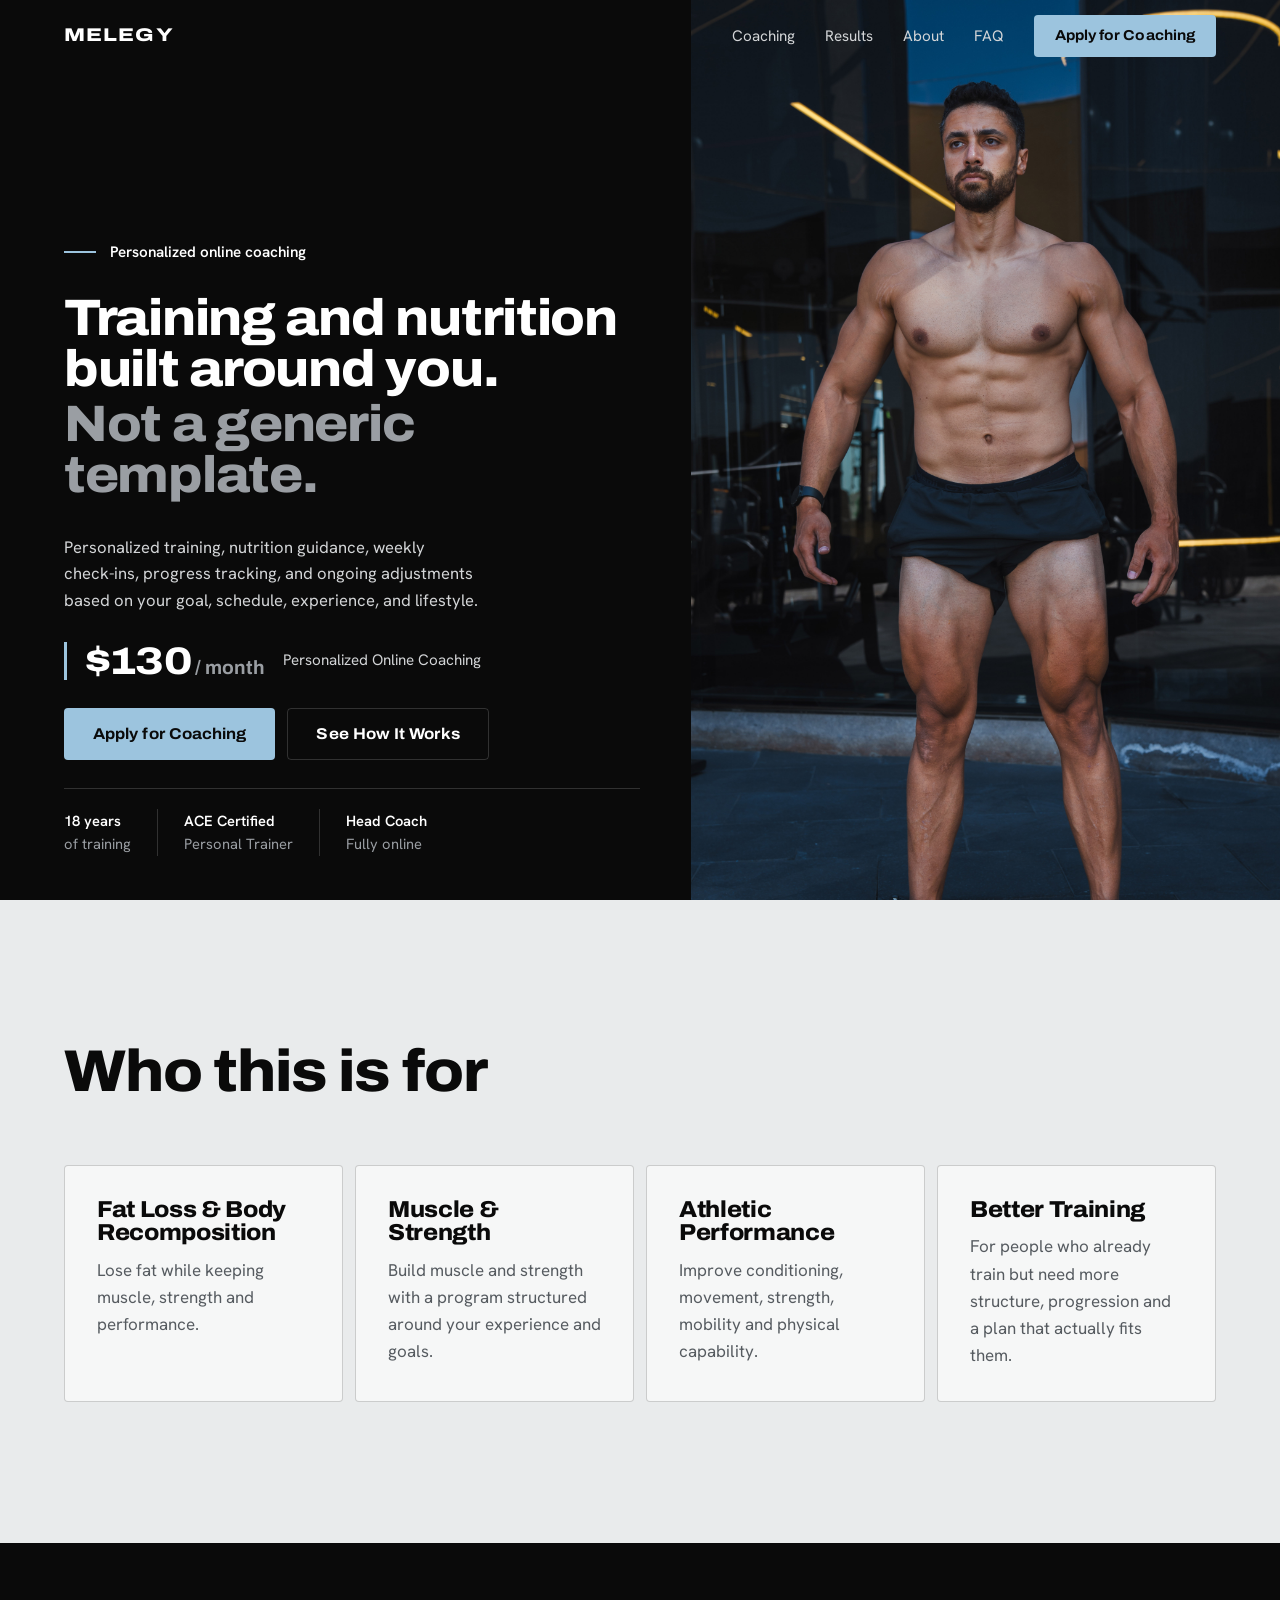
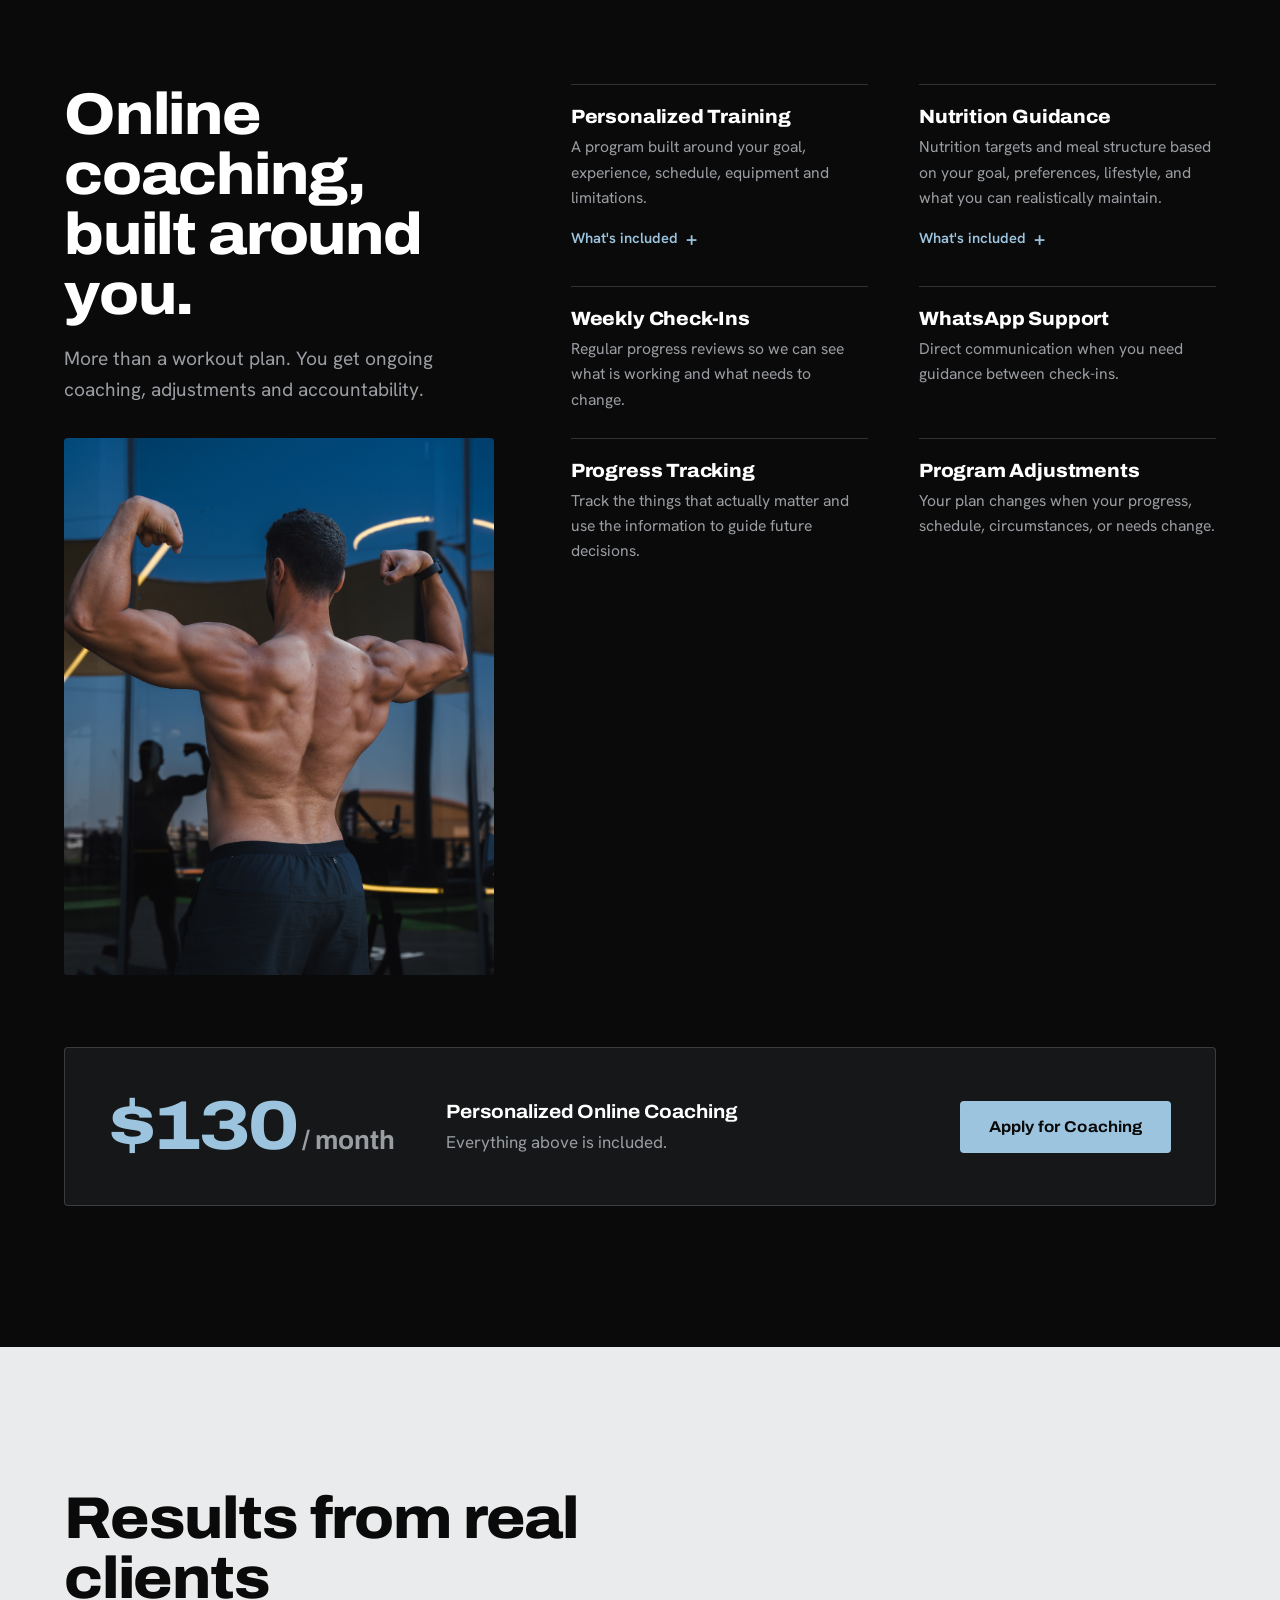
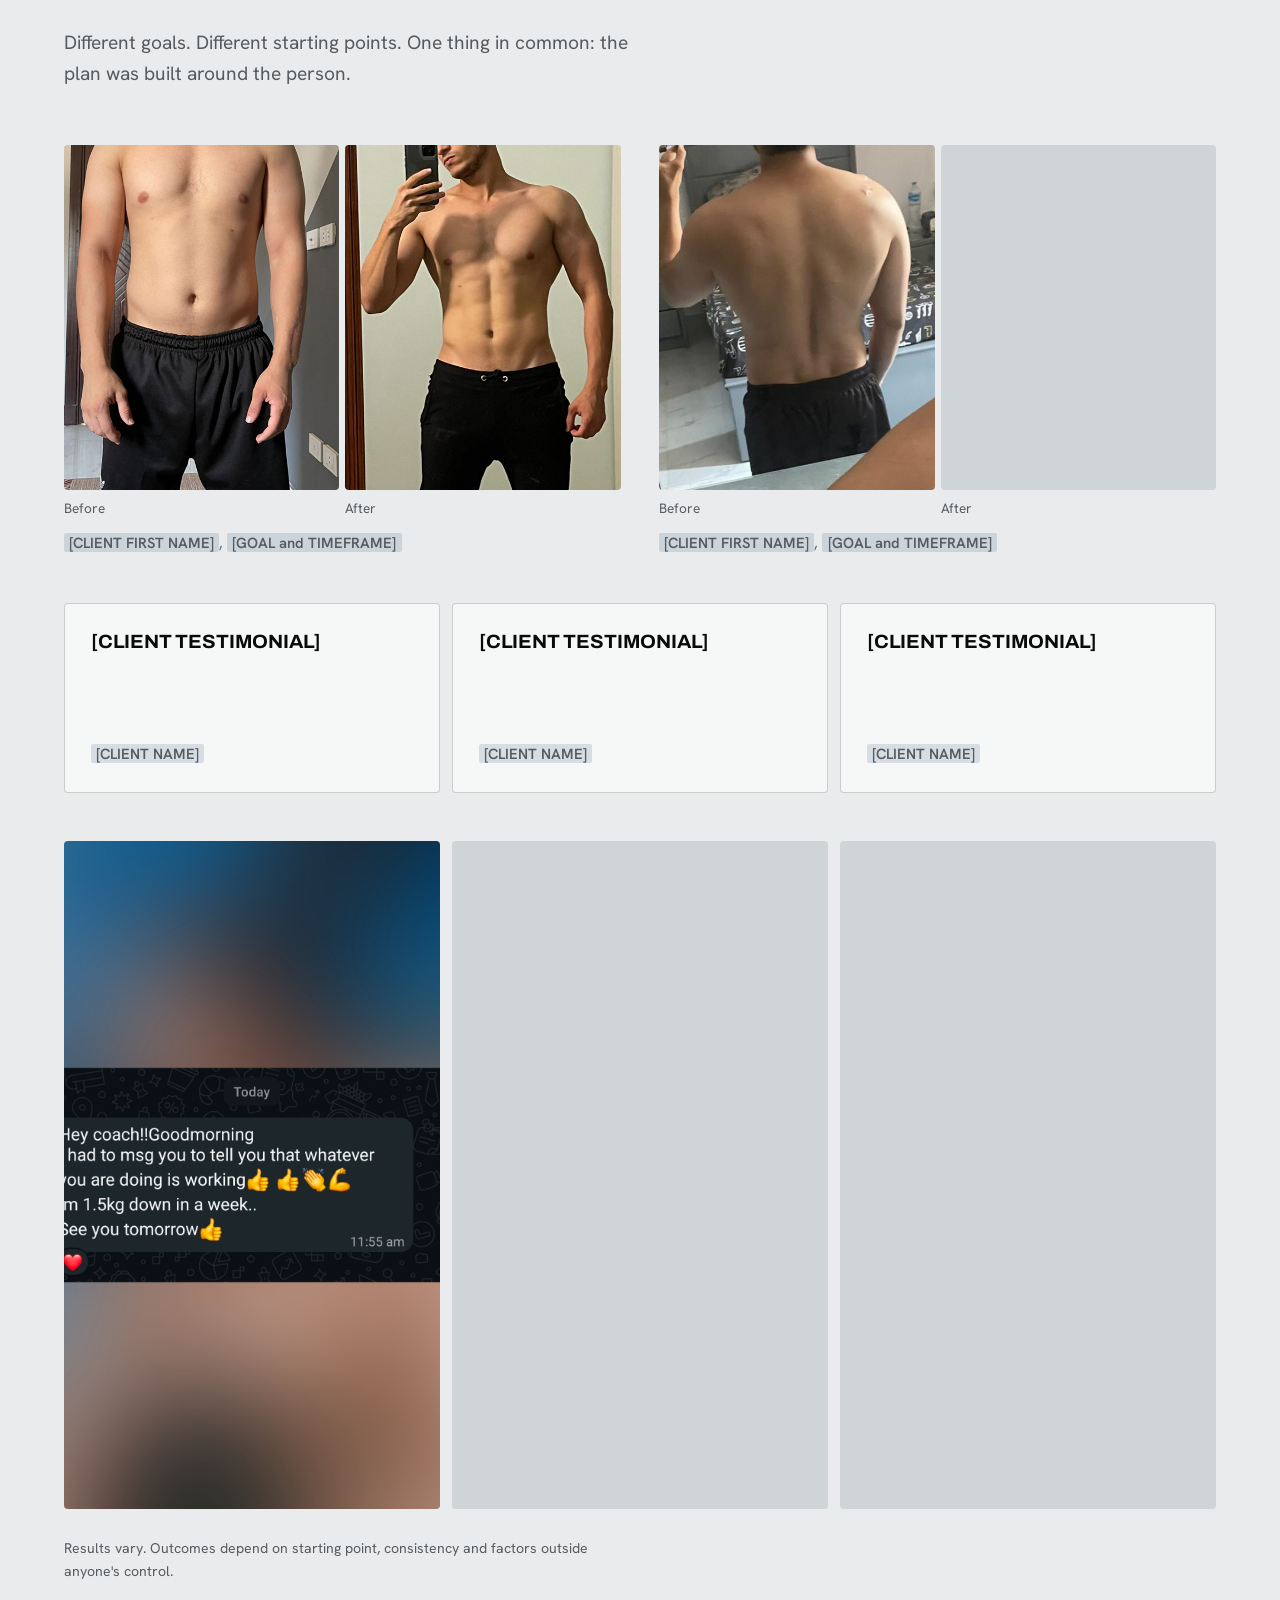
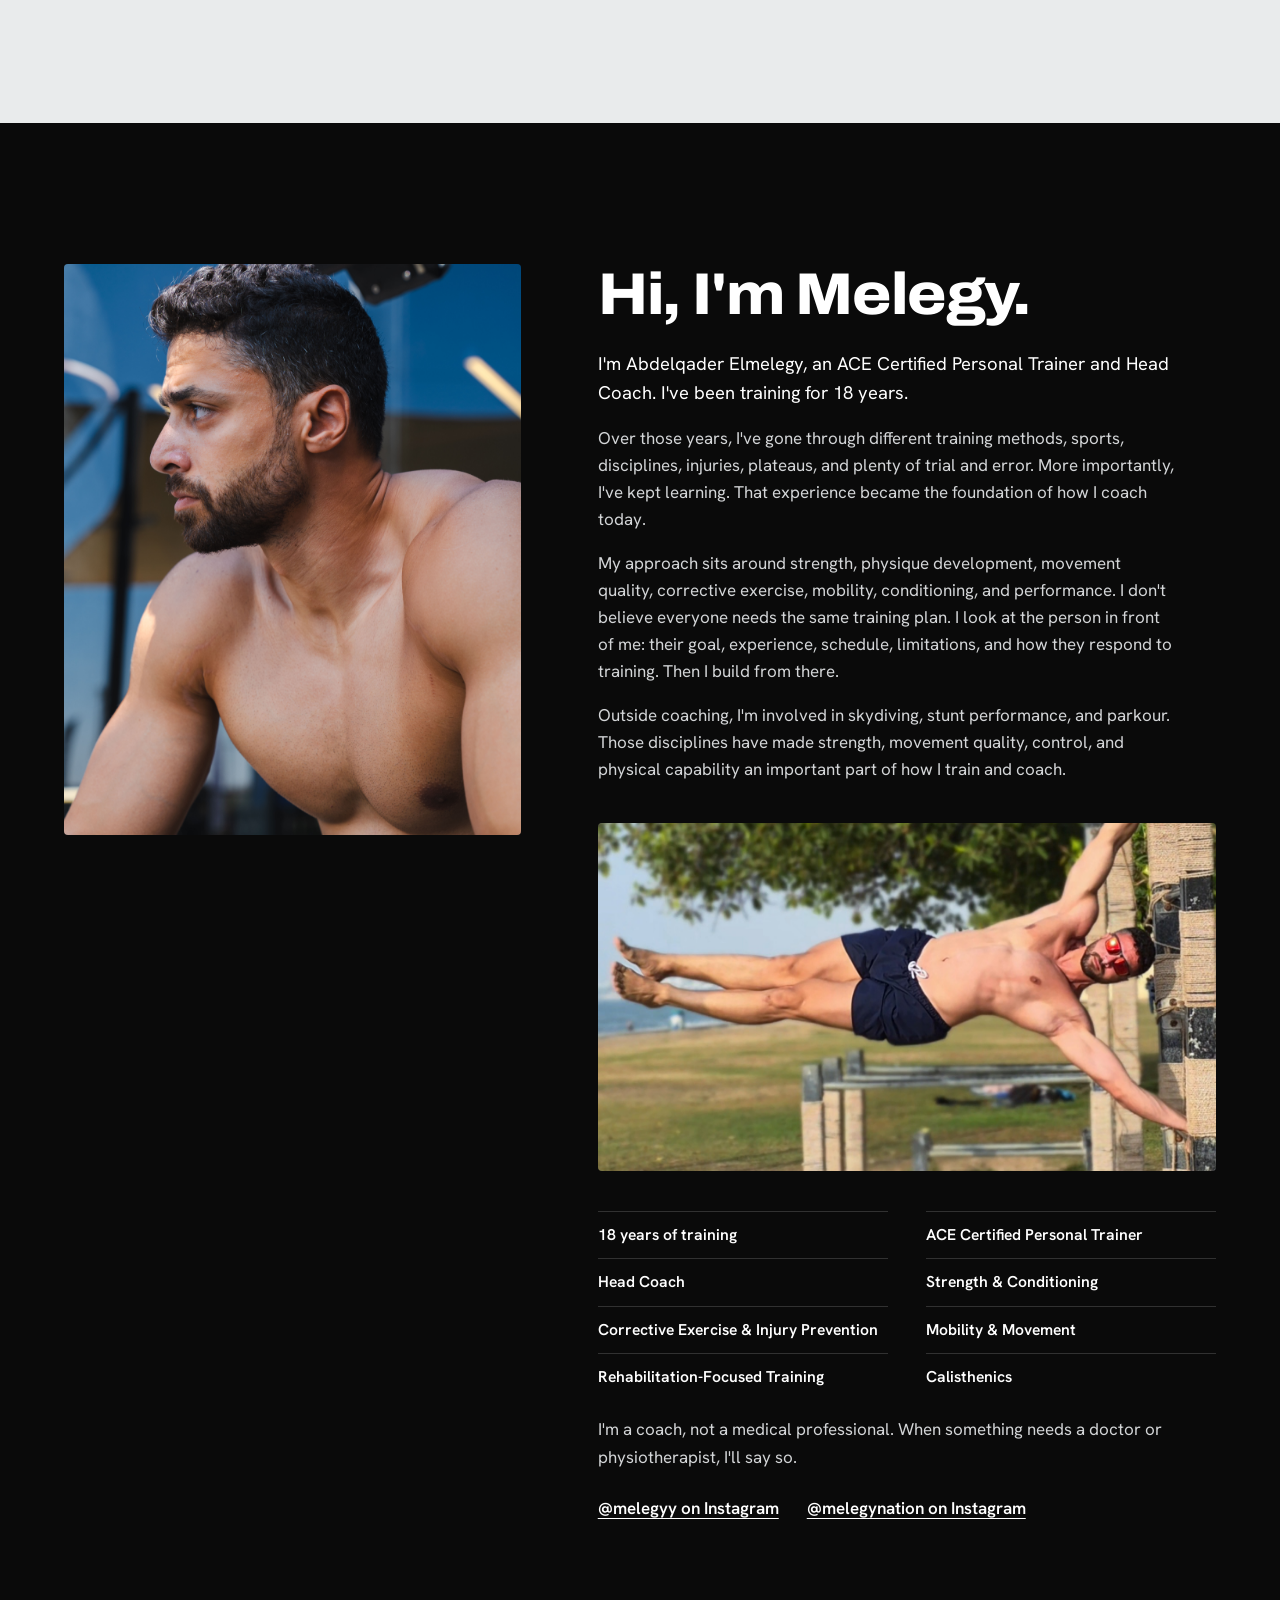
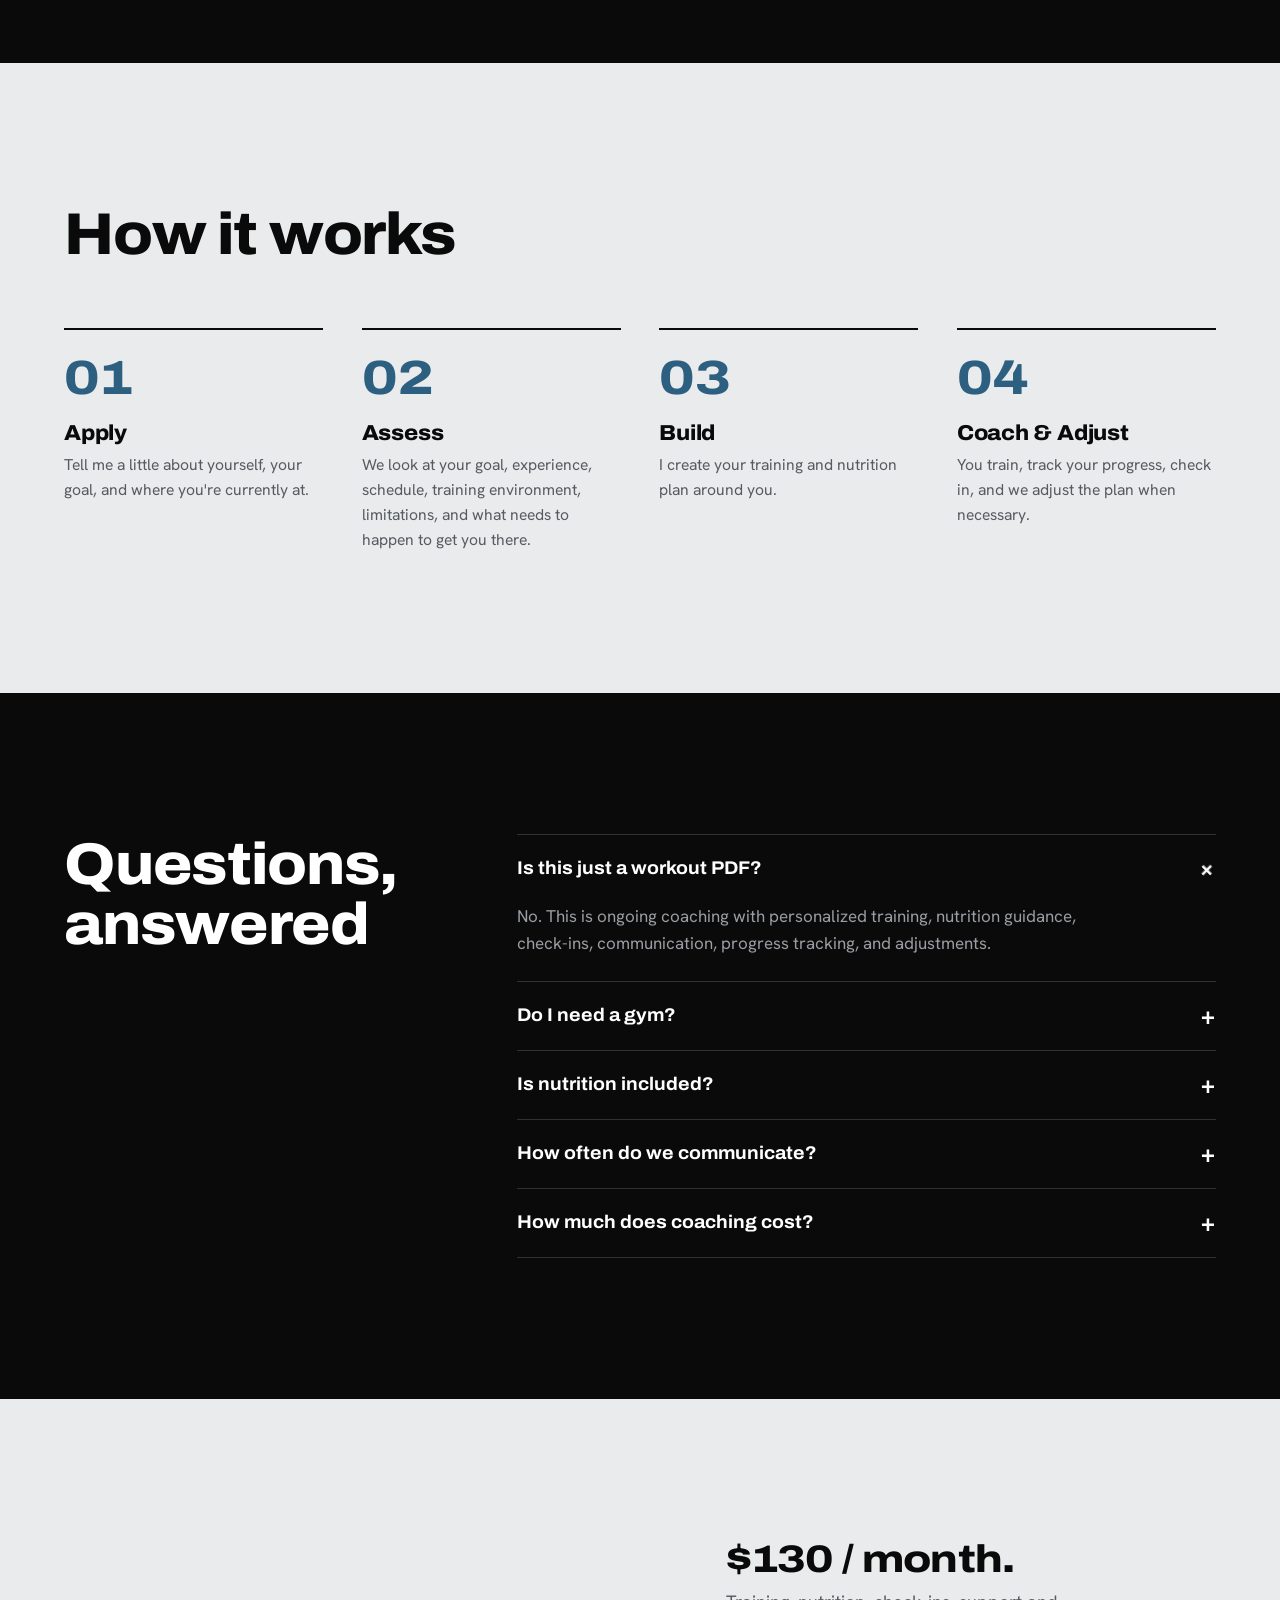
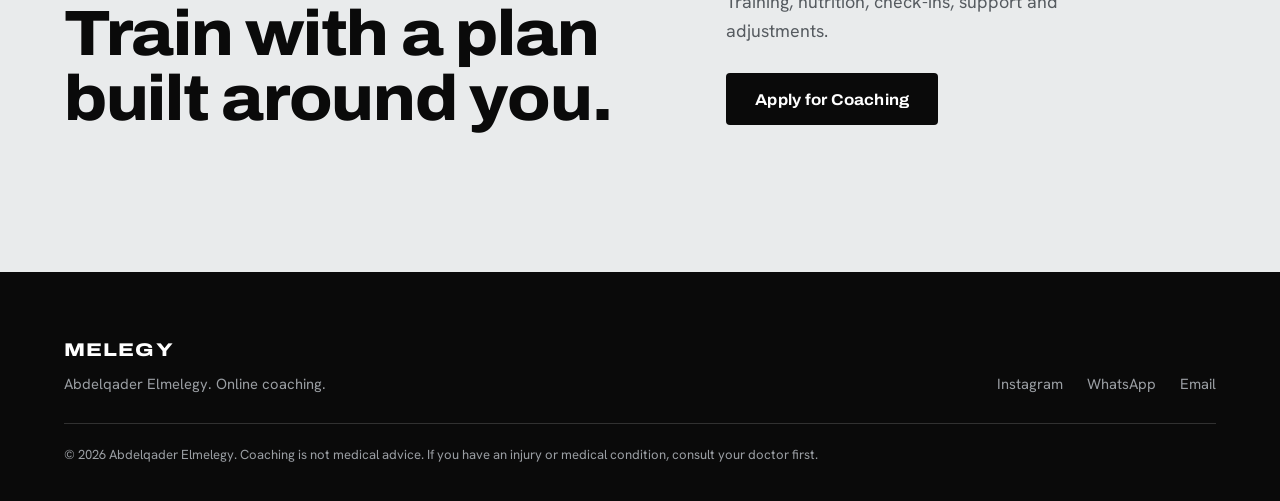
==== commit ddd83d4e: "Add files via upload" ====
--- a/index.html
+++ b/index.html
@@ -3,8 +3,8 @@
 <head>
 <meta charset="utf-8">
 <meta name="viewport" content="width=device-width, initial-scale=1, viewport-fit=cover">
-<title>Melegy — Online Coaching</title>
-<meta name="description" content="Online personal trainer for the GCC and Europe. Personalized workout programs, calisthenics, corrective exercise and nutrition from Melegy, ACE Certified. $130 / month/month.">
+<title>Melegy | Online Fitness Coach: Personalized Training &amp; Nutrition</title>
+<meta name="description" content="Personalized online coaching from Melegy, ACE Certified Personal Trainer and Head Coach. Training, nutrition, weekly check-ins and WhatsApp support. $130/month.">
 <meta name="theme-color" content="#0A0A0A">
 
 <!-- LAUNCH: uncomment and fill these once you have your domain -->
@@ -18,17 +18,16 @@
 <link rel="manifest" href="site.webmanifest">
 <meta property="og:type" content="website">
 <meta property="og:site_name" content="Melegy">
-<meta property="og:title" content="Melegy | Online Fitness Coaching, $130 / month/month">
-<meta property="og:description" content="You don't need another workout. You need a better system. Individualized training, nutrition, corrective and calisthenics coaching.">
+<meta property="og:title" content="Melegy | Personalized Online Coaching, $130/month">
+<meta property="og:description" content="Training and nutrition built around you. Not a generic template.">
 <meta name="twitter:card" content="summary_large_image">
 
 <link rel="preload" href="fonts/archivo-latin-wdth-wght.woff2" as="font" type="font/woff2" crossorigin>
 <link rel="preload" href="fonts/hanken-grotesk-latin-wght.woff2" as="font" type="font/woff2" crossorigin>
 <link rel="stylesheet" href="css/styles.css">
-<noscript><link rel="stylesheet" href="css/noscript.css"></noscript>
 
 <script type="application/ld+json">
-{"@context":"https://schema.org","@type":"Service","serviceType":"Online fitness coaching","name":"Online Coaching with Melegy","description":"Individualized online coaching: personalized training, nutrition guidance, weekly check-ins and WhatsApp support, including calisthenics and corrective exercise.","provider":{"@type":"Person","name":"Abdelqader Elmelegy","alternateName":"Melegy","jobTitle":"Head Coach","knowsAbout":["Strength and conditioning","Hypertrophy","Calisthenics","Corrective exercise","Injury prevention","Mobility training","Body recomposition","Athletic performance"]},"areaServed":["United Arab Emirates","Saudi Arabia","Qatar","Kuwait","Bahrain","Oman","United Kingdom","Italy","Germany"],"offers":{"@type":"Offer","price":"50","priceCurrency":"OMR","priceSpecification":{"@type":"UnitPriceSpecification","price":"50","priceCurrency":"OMR","unitText":"MONTH"}}}
+{"@context":"https://schema.org","@type":"Service","serviceType":"Online fitness coaching","name":"Personalized Online Coaching with Melegy","description":"Ongoing online coaching: personalized training, nutrition guidance, weekly check-ins, WhatsApp support, progress tracking and program adjustments.","provider":{"@type":"Person","name":"Abdelqader Elmelegy","alternateName":"Melegy","jobTitle":"Head Coach","knowsAbout":["Strength and conditioning","Corrective exercise","Injury prevention","Mobility training","Calisthenics","Body recomposition","Athletic performance"]},"areaServed":["United Arab Emirates","Saudi Arabia","Qatar","Kuwait","Bahrain","Oman","United Kingdom","Italy","Germany"],"offers":{"@type":"Offer","price":"130","priceCurrency":"USD","priceSpecification":{"@type":"UnitPriceSpecification","price":"130","priceCurrency":"USD","unitText":"MONTH"}}}
 </script>
 </head>
 
@@ -42,10 +41,10 @@
     <button class="burger" id="burger" aria-expanded="false" aria-controls="navlinks" aria-label="Open menu"><span></span><span></span><span></span></button>
     <nav class="nav__links" id="navlinks" aria-label="Main">
       <a href="#coaching">Coaching</a>
+      <a href="#results">Results</a>
       <a href="#about">About</a>
-      <a href="#results">Results</a>
       <a href="#faq">FAQ</a>
-      <a class="btn btn--primary" href="#apply">Apply for Online Coaching</a>
+      <a class="btn btn--primary" href="https://tally.so/r/Y5LRRN" target="_blank" rel="noopener noreferrer" data-link="application">Apply for Coaching</a>
     </nav>
   </div>
 </header>
@@ -54,125 +53,284 @@
 
 <!-- ============ 1. HERO ============ -->
 <section class="hero" id="top">
-<div class="wrap hero">
   <div class="hero__copy">
-    <p class="hero__eyebrow">Melegy — Online Coaching</p>
-    <h1><span class="line"><span>You don't need another workout.</span></span><span class="line"><span>You need a better system.</span></span></h1>
-    <p class="hero__sub">Individualized training and nutrition built around your goal, experience, schedule, equipment, and limitations.</p>
-    <p class="offer"><span class="offer__price">$130<small> / month</small></span><span class="offer__what">Training, nutrition, weekly check-ins, progress tracking and WhatsApp support.</span></p>
-    <div class="btn-row"><a class="btn btn--primary" href="#apply">Apply for Coaching</a><a class="btn btn--ghost" href="#how">See How It Works</a></div>
-    <ul class="hero__facts" aria-label="Credentials"><li><b>18 Years Training</b>Experience built through years of practice and learning</li><li><b>ACE Certified</b>Personal Trainer</li><li><b>Head Coach</b>Strength, physique and movement</li></ul>
-  </div>
-  <div class="hero__media"><figure class="photo"><img src="images/hero.jpg" alt="Melegy, ACE Certified Personal Trainer and Head Coach, coaching in the gym" width="1600" height="2000" fetchpriority="high" decoding="async"></figure></div>
-</div>
-</section>
-
-<!-- ============ 2. WHO I HELP ============ -->
+    <p class="hero__eyebrow">Personalized online coaching</p>
+    <h1>
+      <span class="line"><span>Training and nutrition built around you.</span></span>
+      <span class="line"><span>Not a generic template.</span></span>
+    </h1>
+    <p class="hero__sub">Personalized training, nutrition guidance, weekly check-ins, progress tracking, and ongoing adjustments based on your goal, schedule, experience, and lifestyle.</p>
+    <p class="offer"><span class="offer__price">$130<small> / month</small></span><span class="offer__what">Personalized Online Coaching</span></p>
+    <div class="btn-row">
+      <a class="btn btn--primary" href="https://tally.so/r/Y5LRRN" target="_blank" rel="noopener noreferrer" data-link="application">Apply for Coaching</a>
+      <!-- Shows "Book a Call" once LINKS.calendly is set; until then it falls back to "See How It Works" -->
+      <a class="btn btn--ghost" href="#how" data-link="calendly" data-unset-href="#how" data-unset-text="See How It Works">Book a Call</a>
+    </div>
+    <ul class="hero__facts" aria-label="Credentials">
+      <li><b>18 years</b>of training</li>
+      <li><b>ACE Certified</b>Personal Trainer</li>
+      <li><b>Head Coach</b>Fully online</li>
+    </ul>
+  </div>
+  <div class="hero__media">
+    <!-- PHOTO 1 — HERO
+         File: images/hero.jpg  |  Tall crop (4:5 or taller), ~1600x2000, under 300 KB
+         The file in images/ is a labelled placeholder: overwrite it with your photo (same filename).
+         Update the alt text to describe the photo. -->
+    <figure class="photo">
+      <img src="images/hero.jpg" alt="Melegy, ACE Certified Personal Trainer and Head Coach, coaching in the gym" width="1600" height="2000" fetchpriority="high" decoding="async">
+    </figure>
+  </div>
+</section>
+
+<!-- ============ 2. WHO THIS IS FOR ============ -->
 <section class="sec sec--light" id="who" aria-labelledby="who-h">
-<div class="wrap"><div class="sec-head"><h2 class="h2" id="who-h">Who this is for</h2><p class="lead muted">People who want better structure, progression and direction from their training.</p></div><div class="bento">
-<article class="card"><h3>Fat loss and body recomposition</h3><p>Lose fat while maintaining as much muscle, strength and performance as possible.</p></article>
-<article class="card"><h3>Muscle and strength</h3><p>Build muscle and strength with structured progression instead of constantly starting over.</p></article>
-<article class="card"><h3>Athletic performance</h3><p>Improve strength, conditioning, mobility, movement and physical capability.</p></article>
-<article class="card"><h3>Better training</h3><p>For people who already train — or want to train seriously — but need a clearer plan and progression.</p></article>
-<article class="card card--wide"><h3>Every plan is individual.</h3><p>Your goal, experience, equipment, schedule and limitations determine how the program is built. Calisthenics, mobility and injury-aware training can be part of the plan when they actually serve the goal.</p></article>
-</div></div>
-</section>
-
-<!-- ============ 3. THE PROBLEM ============ -->
-
-
-<!-- ============ 4. MY APPROACH ============ -->
-
-
-<!-- ============ 5. TRAINING PROGRAMS ============ -->
-<!-- BUSINESS QUESTION (not shown on the page): are standalone programs sold without coaching?
-     If yes, add the price and a link here. Right now this section describes what your programs cover. -->
-
-
-<!-- ============ 6. REHABILITATION & CORRECTIVE TRAINING ============ -->
-
-
-<!-- ============ 7. CALISTHENICS ============ -->
-
-
-<!-- ============ 8. WHAT ONLINE COACHING INCLUDES ============ -->
-<section class="sec sec--light" id="coaching" aria-labelledby="inc-h">
-<div class="wrap"><div class="inc"><div class="inc__left"><div><h2 class="h2" id="inc-h">What you get</h2><p class="lead muted">The value isn't the document. It's the feedback, check-ins, tracking and adjustments that keep the plan working.</p></div><figure class="photo r-45"><img src="images/coaching.jpg" alt="Melegy reviewing a client's training" width="1600" height="2000" loading="lazy" decoding="async"></figure></div><ul class="ggrid">
-<li><h3>Personalized training</h3><p>Built around your goal, experience, equipment, schedule and limitations.</p></li><li><h3>Nutrition guidance</h3><p>A realistic strategy for your goal, preferences and lifestyle.</p></li><li><h3>Weekly check-ins</h3><p>Review progress and identify what needs changing.</p></li><li><h3>WhatsApp support</h3><p>Direct contact for questions, adjustments and accountability.</p></li><li><h3>Progress tracking</h3><p>Use performance, measurements, photos and useful feedback to guide decisions.</p></li><li><h3>Program adjustments</h3><p>Your plan changes when your progress, schedule or circumstances do.</p></li>
-</ul></div><div class="pricebox"><p class="pricebox__n">$130<small> / month</small></p><div><p>Online Coaching — everything above included.</p></div><a class="btn btn--primary" href="#apply">Apply for Coaching</a></div></div>
-</section>
-
-<!-- ============ 9. WHY MELEGY ============ -->
-
-
-<!-- ============ 10. ABOUT ============ -->
-<section class="sec sec--light" id="about" aria-labelledby="about-h">
-<div class="wrap about"><div class="about__media"><figure class="photo r-45"><img src="images/about.jpg" alt="Abdelqader Elmelegy training in the gym" width="1600" height="2000" loading="lazy" decoding="async"></figure></div><div class="about__copy"><h2 class="h2" id="about-h">Hi, I'm Melegy.</h2><p>I'm Abdelqader Elmelegy, an ACE Certified Personal Trainer and Head Coach.</p><p>I've been training for <strong>18 years</strong>. Over those years, I've gone through different training methods, sports, disciplines, injuries, plateaus, and plenty of trial and error.</p><p>More importantly, I've kept learning.</p><p>That experience became the foundation of how I coach today.</p><p>My approach sits around strength, physique development, movement quality, corrective exercise, mobility, conditioning and performance. I don't believe everyone needs the same training plan. I look at the person in front of me — their goal, experience, schedule, limitations and how they respond to training — and build from there.</p><p>Outside coaching I'm involved in skydiving, stunt performance and parkour. Those disciplines have made strength, movement quality, control and physical capability an important part of how I train and coach.</p><p class="muted">I'm a coach, not a doctor or physiotherapist, and I don't diagnose or treat injuries.</p></div></div>
-</section>
-
-<!-- ============ 11. CREDENTIALS ============ -->
-<section class="sec sec--dark sec--compact" id="credentials" aria-labelledby="cred-h">
-<div class="wrap"><div class="sec-head sec-head--tight"><h2 class="h2 h2--wide" id="cred-h">Credentials and background</h2></div><ul class="credgrid"><li><small>Experience</small><b>18 Years of Training</b></li><li><small>Certification</small><b>ACE Certified Personal Trainer</b></li><li><small>Current role</small><b>Head Coach</b></li><li><small>Coaching</small><b>Strength and conditioning</b></li><li><small>Coaching</small><b>Corrective exercise and injury prevention</b></li><li><small>Coaching</small><b>Mobility and movement</b></li><li><small>Coaching</small><b>Rehabilitation-focused training</b></li><li><small>Coaching</small><b>Calisthenics</b></li></ul></div>
-</section>
-
-<!-- ============ 12. CLIENT RESULTS / CASE STUDIES ============
-     EVERYTHING in this section is a placeholder until you add real client work.
-     Get written permission before publishing any name, photo or message.
-     Duplicate an <article class="case"> block to add more case studies. -->
+  <div class="wrap">
+    <div class="sec-head">
+      <h2 class="h2" id="who-h">Who this is for</h2>
+    </div>
+    <div class="bento">
+      <article class="card">
+        <h3>Fat Loss &amp; Body Recomposition</h3>
+        <p>Lose fat while keeping muscle, strength and performance.</p>
+      </article>
+      <article class="card">
+        <h3>Muscle &amp; Strength</h3>
+        <p>Build muscle and strength with a program structured around your experience and goals.</p>
+      </article>
+      <article class="card">
+        <h3>Athletic Performance</h3>
+        <p>Improve conditioning, movement, strength, mobility and physical capability.</p>
+      </article>
+      <article class="card">
+        <h3>Better Training</h3>
+        <p>For people who already train but need more structure, progression and a plan that actually fits them.</p>
+      </article>
+    </div>
+  </div>
+</section>
+
+<!-- ============ 3. WHAT YOU GET ============ -->
+<section class="sec sec--dark" id="coaching" aria-labelledby="inc-h">
+  <div class="wrap">
+    <div class="inc">
+      <div class="inc__left">
+        <div>
+          <h2 class="h2" id="inc-h">Online coaching, built around you.</h2>
+          <p class="lead muted">More than a workout plan. You get ongoing coaching, adjustments and accountability.</p>
+        </div>
+        <!-- PHOTO 7 — COACHING
+             File: images/coaching.jpg  |  4:5, ~1600x2000
+             A check-in in progress, you correcting a client's form, or a WhatsApp chat (with permission). -->
+        <figure class="photo r-45">
+          <img src="images/coaching.jpg" alt="Melegy reviewing a client's training" width="1600" height="2000" loading="lazy" decoding="async">
+        </figure>
+      </div>
+
+      <ul class="ggrid">
+        <li>
+          <h3>Personalized Training</h3>
+          <p>A program built around your goal, experience, schedule, equipment and limitations.</p>
+          <details class="mini">
+            <summary>What's included</summary>
+            <p class="mini__intro">Fat loss, muscle, strength, conditioning, calisthenics or athletic performance: the program is built around the outcome you're after.</p>
+            <ul>
+              <li>Exercise selection based on your goal and level</li>
+              <li>Sets, reps, rest and progression clearly defined</li>
+              <li>Structured around your weekly schedule</li>
+              <li>Gym, home, minimal-equipment or calisthenics options</li>
+              <li>Exercise substitutions when necessary</li>
+              <li>Cardio and conditioning when they serve the goal</li>
+              <li>Mobility and corrective work where appropriate</li>
+            </ul>
+          </details>
+        </li>
+        <li>
+          <h3>Nutrition Guidance</h3>
+          <p>Nutrition targets and meal structure based on your goal, preferences, lifestyle, and what you can realistically maintain.</p>
+          <details class="mini">
+            <summary>What's included</summary>
+            <p class="mini__intro">No generic meal plan that assumes you wake up at 6 AM and eat chicken and rice seven times a day.</p>
+            <ul>
+              <li>Nutrition targets and meal structure</li>
+              <li>Food options based on your preferences and schedule</li>
+              <li>Adjustments for dislikes and dietary restrictions</li>
+              <li>Flexible options you can actually maintain</li>
+              <li>Supplement guidance when appropriate</li>
+            </ul>
+            <p class="mini__close muted">Fat loss without the crash-diet cycle: a structure you can follow long enough to get the result, while keeping as much muscle, strength and quality of life as possible.</p>
+          </details>
+        </li>
+        <li><h3>Weekly Check-Ins</h3><p>Regular progress reviews so we can see what is working and what needs to change.</p></li>
+        <li><h3>WhatsApp Support</h3><p>Direct communication when you need guidance between check-ins.</p></li>
+        <li><h3>Progress Tracking</h3><p>Track the things that actually matter and use the information to guide future decisions.</p></li>
+        <li><h3>Program Adjustments</h3><p>Your plan changes when your progress, schedule, circumstances, or needs change.</p></li>
+      </ul>
+    </div>
+
+    <div class="pricebox">
+      <p class="pricebox__n">$130<small> / month</small></p>
+      <p class="pricebox__t"><b>Personalized Online Coaching</b><span>Everything above is included.</span></p>
+      <a class="btn btn--primary" href="https://tally.so/r/Y5LRRN" target="_blank" rel="noopener noreferrer" data-link="application">Apply for Coaching</a>
+    </div>
+  </div>
+</section>
+
+<!-- ============ 4. RESULTS ============
+     Everything here is a placeholder until you add real client work. Overwrite the files in images/
+     with your real photos (same filenames) and replace the [BRACKETED] text.
+     Get written permission before publishing any client name, photo or message.
+     PHOTO 4 — CLIENT TRANSFORMATION: client-01-before/after.jpg, client-02-before/after.jpg (4:5, same pose/light/distance)
+     PHOTO 5 — CLIENT SCREENSHOTS: screenshot-01..03.jpg (9:16 phone screenshots) -->
 <section class="sec sec--light" id="results" aria-labelledby="results-h">
-<div class="wrap"><div class="sec-head"><h2 class="h2" id="results-h">Results from real clients</h2><p class="lead muted">Real progress, real clients. No invented numbers or testimonials.</p></div><div class="results-grid"><figure class="result-card"><div class="ba"><div class="photo r-45"><img src="images/client-01-before.jpg" alt="Client 1 before coaching" loading="lazy"></div><div class="photo r-45"><img src="images/client-01-after.jpg" alt="Client 1 after coaching" loading="lazy"></div></div><figcaption>Client result — before and after</figcaption></figure><figure class="result-card"><div class="ba"><div class="photo r-45"><img src="images/client-02-before.jpg" alt="Client 2 before coaching" loading="lazy"></div><div class="photo r-45"><img src="images/client-02-after.jpg" alt="Client 2 after coaching" loading="lazy"></div></div><figcaption>Client result — before and after</figcaption></figure><div class="results-screens"><img src="images/screenshot-01.jpg" alt="Client coaching progress screenshot" loading="lazy"><img src="images/screenshot-02.jpg" alt="Client coaching progress screenshot" loading="lazy"><img src="images/screenshot-03.jpg" alt="Client coaching progress screenshot" loading="lazy"></div></div></div>
-</section>
-
-<!-- ============ 13. HOW IT WORKS ============ -->
-<section class="sec sec--dark" id="how" aria-labelledby="how-h">
-<div class="wrap"><div class="sec-head"><h2 class="h2" id="how-h">How it works</h2><p class="lead muted">Simple process. Ongoing coaching.</p></div><ol class="steps"><li><h3>Apply</h3><p>Tell me about yourself, your goal and current situation. <a href="#apply">Start here</a>.</p></li><li><h3>Assess</h3><p>I review your goal, experience, schedule, equipment, limitations and what you've tried before.</p></li><li><h3>Build</h3><p>I create your training and nutrition plan around you.</p></li><li><h3>Coach &amp; adjust</h3><p>You train, track your progress, check in and we adjust the plan when necessary.</p></li></ol></div>
-</section>
-
-<!-- ============ 14. FAQ ============ -->
-<section class="sec sec--light" id="faq" aria-labelledby="faq-h">
-<div class="wrap faq"><div class="faq__head"><h2 class="h2" id="faq-h">Questions, answered</h2><p class="lead muted">Something missing? Ask on <a href="#" data-link="whatsapp" class="tlink">WhatsApp</a>.</p></div><div><details open><summary>How much does online coaching cost?</summary><div><p>$130 per month. That covers personalized training, nutrition guidance, weekly check-ins, WhatsApp support, progress tracking and program adjustments.</p></div></details><details><summary>Who is online coaching for?</summary><div><p>People who train — or want to train seriously — and need better structure, progression and accountability.</p></div></details><details><summary>Do I need a gym?</summary><div><p>No. Programs can be built around a full gym, home setup, minimal equipment or calisthenics depending on your goal.</p></div></details><details><summary>Is nutrition included?</summary><div><p>Yes. Nutrition guidance is part of the coaching and is adjusted as your progress changes.</p></div></details><details><summary>Can you work around injuries or limitations?</summary><div><p>Within the scope of coaching, yes. I provide injury-aware programming, corrective exercise and exercise-based support for returning to training. I don't diagnose or treat injuries; where appropriate, training should be coordinated with the relevant healthcare professional.</p></div></details></div></div>
-</section>
-
-<!-- ============ 15. APPLICATION ============ -->
-<section class="sec sec--dark" id="apply" aria-labelledby="apply-h">
   <div class="wrap">
-    <div class="sec-head"><h2 class="h2 h2--wide" id="apply-h">Apply for online coaching</h2><p class="lead muted">A few basic details so I know who I'm talking to. I'll review your application and get back to you.</p><p class="pricetag">Online Coaching: $130 / month</p></div>
-
-    <!-- APPLICATION FORM
-         Set LINKS.application in js/main.js to your form endpoint ([APPLICATION_FORM_URL]).
-         Until then it validates but does NOT send, and says so on screen. -->
-    <form class="apply" id="apply-form" novalidate>
-<fieldset><legend>About you</legend><div class="fgrid"><div class="field"><label for="f-name">Name *</label><input id="f-name" name="name" autocomplete="name" required></div><div class="field"><label for="f-email">Email *</label><input id="f-email" name="email" type="email" autocomplete="email" required></div><div class="field"><label for="f-wa">WhatsApp *</label><input id="f-wa" name="whatsapp" type="tel" autocomplete="tel" placeholder="With country code" required></div><div class="field"><label for="f-country">Country *</label><input id="f-country" name="country" autocomplete="country-name" required></div><div class="field"><label for="f-age">Age *</label><input id="f-age" name="age" type="number" min="16" max="90" inputmode="numeric" required></div></div></fieldset><div class="hp" aria-hidden="true"><label>Leave this empty<input name="_gotcha" tabindex="-1" autocomplete="off"></label></div><div class="apply__actions"><button type="submit" class="btn btn--primary" id="apply-submit">Apply for Coaching</button></div><noscript><p class="apply__status">The application form needs JavaScript. Please enable it, or message me on WhatsApp.</p></noscript><p class="apply__status" id="apply-status" role="status" aria-live="polite"></p><p class="apply__note">I'll review your application and reply on WhatsApp or email. Your details are used only to review your application and contact you about it.</p>
-</form>
-  </div>
-</section>
-
-<!-- ============ 16. FINAL CTA ============ -->
-<section class="sec sec--light" id="start" aria-labelledby="final-h">
-<div class="wrap final"><div><h2 id="final-h">Train with a plan built around you.</h2><p class="lead muted">$130 / month. Training, nutrition, check-ins, support and adjustments.</p><div class="btn-row"><a class="btn btn--primary" href="#apply">Apply for Coaching</a></div><div class="contact"><a href="#" data-link="whatsapp">Question first? WhatsApp me</a><a href="#" data-link="calendly">Book a consultation</a><a href="#" data-link="instagramPersonal">@melegyy</a><a href="#" data-link="instagramPage">@melegynation</a><a href="#" data-link="email">Email</a></div></div><figure class="photo r-45"><img src="images/lifestyle.jpg" alt="Melegy behind the scenes" width="1600" height="2000" loading="lazy"></figure></div>
+    <div class="results__head">
+      <h2 class="h2" id="results-h">Results from real clients</h2>
+      <p class="lead muted">Different goals. Different starting points. One thing in common: the plan was built around the person.</p>
+    </div>
+
+    <div class="proof-grid proof-grid--2">
+      <div class="ba-block">
+        <div class="ba">
+          <figure><div class="photo r-45"><img src="images/client-01-before.jpg" alt="Client 1 before coaching" width="1200" height="1500" loading="lazy" decoding="async"></div><figcaption>Before</figcaption></figure>
+          <figure><div class="photo r-45"><img src="images/client-01-after.jpg" alt="Client 1 after coaching" width="1200" height="1500" loading="lazy" decoding="async"></div><figcaption>After</figcaption></figure>
+        </div>
+        <p><span class="tk">[CLIENT FIRST NAME]</span>, <span class="tk">[GOAL and TIMEFRAME]</span></p>
+      </div>
+      <div class="ba-block">
+        <div class="ba">
+          <figure><div class="photo r-45"><img src="images/client-02-before.jpg" alt="Client 2 before coaching" width="1200" height="1500" loading="lazy" decoding="async"></div><figcaption>Before</figcaption></figure>
+          <figure><div class="photo r-45"><img src="images/client-02-after.jpg" alt="Client 2 after coaching" width="1200" height="1500" loading="lazy" decoding="async"></div><figcaption>After</figcaption></figure>
+        </div>
+        <p><span class="tk">[CLIENT FIRST NAME]</span>, <span class="tk">[GOAL and TIMEFRAME]</span></p>
+      </div>
+    </div>
+
+    <div class="proof-grid proof-row">
+      <blockquote class="quote"><p>[CLIENT TESTIMONIAL]</p><cite><span class="tk">[CLIENT NAME]</span></cite></blockquote>
+      <blockquote class="quote"><p>[CLIENT TESTIMONIAL]</p><cite><span class="tk">[CLIENT NAME]</span></cite></blockquote>
+      <blockquote class="quote"><p>[CLIENT TESTIMONIAL]</p><cite><span class="tk">[CLIENT NAME]</span></cite></blockquote>
+    </div>
+
+    <div class="shots proof-row">
+      <div class="photo r-916"><img src="images/screenshot-01.jpg" alt="Screenshot of a client message" width="900" height="1600" loading="lazy" decoding="async"></div>
+      <div class="photo r-916"><img src="images/screenshot-02.jpg" alt="Screenshot of a client message" width="900" height="1600" loading="lazy" decoding="async"></div>
+      <div class="photo r-916"><img src="images/screenshot-03.jpg" alt="Screenshot of a client message" width="900" height="1600" loading="lazy" decoding="async"></div>
+    </div>
+
+    <p class="fine">Results vary. Outcomes depend on starting point, consistency and factors outside anyone's control.</p>
+  </div>
+</section>
+
+<!-- ============ 5. ABOUT MELEGY ============ -->
+<section class="sec sec--dark" id="about" aria-labelledby="about-h">
+  <div class="wrap about">
+    <div class="about__media">
+      <!-- PHOTO 2 — ABOUT
+           File: images/about.jpg  |  4:5, ~1600x2000
+           Candid and personal: in your training space, mid-session. Not a mirror selfie. -->
+      <figure class="photo r-45">
+        <img src="images/about.jpg" alt="Abdelqader Elmelegy training in the gym" width="1600" height="2000" loading="lazy" decoding="async">
+      </figure>
+    </div>
+
+    <div class="about__copy">
+      <h2 class="h2" id="about-h">Hi, I'm Melegy.</h2>
+      <p>I'm Abdelqader Elmelegy, an ACE Certified Personal Trainer and Head Coach. I've been training for 18 years.</p>
+      <p>Over those years, I've gone through different training methods, sports, disciplines, injuries, plateaus, and plenty of trial and error. More importantly, I've kept learning. That experience became the foundation of how I coach today.</p>
+      <p>My approach sits around strength, physique development, movement quality, corrective exercise, mobility, conditioning, and performance. I don't believe everyone needs the same training plan. I look at the person in front of me: their goal, experience, schedule, limitations, and how they respond to training. Then I build from there.</p>
+      <p>Outside coaching, I'm involved in skydiving, stunt performance, and parkour. Those disciplines have made strength, movement quality, control, and physical capability an important part of how I train and coach.</p>
+      <!-- PHOTO 3 — ATHLETIC
+           File: images/athletic.jpg  |  Landscape-friendly (shown 16:9), ~1600x2000 or wider
+           Skydiving, parkour or a movement skill. One strong image. -->
+      <figure class="photo r-169">
+        <img src="images/athletic.jpg" alt="Melegy in action, moving athletically" width="1600" height="900" loading="lazy" decoding="async">
+      </figure>
+
+      <ul class="creds">
+        <li>18 years of training</li>
+        <li>ACE Certified Personal Trainer</li>
+        <li>Head Coach</li>
+        <li>Strength &amp; Conditioning</li>
+        <li>Corrective Exercise &amp; Injury Prevention</li>
+        <li>Mobility &amp; Movement</li>
+        <li>Rehabilitation-Focused Training</li>
+        <li>Calisthenics</li>
+      </ul>
+      <p>I'm a coach, not a medical professional. When something needs a doctor or physiotherapist, I'll say so.</p>
+      <div class="socials">
+        <a href="#" data-link="instagramPersonal" rel="noopener">@melegyy on Instagram</a>
+        <a href="#" data-link="instagramPage" rel="noopener">@melegynation on Instagram</a>
+      </div>
+    </div>
+  </div>
+</section>
+
+<!-- ============ 6. HOW IT WORKS ============ -->
+<section class="sec sec--light" id="how" aria-labelledby="how-h">
+  <div class="wrap">
+    <div class="sec-head">
+      <h2 class="h2" id="how-h">How it works</h2>
+    </div>
+    <ol class="steps">
+      <li><h3>Apply</h3><p>Tell me a little about yourself, your goal, and where you're currently at.</p></li>
+      <li><h3>Assess</h3><p>We look at your goal, experience, schedule, training environment, limitations, and what needs to happen to get you there.</p></li>
+      <li><h3>Build</h3><p>I create your training and nutrition plan around you.</p></li>
+      <li><h3>Coach &amp; Adjust</h3><p>You train, track your progress, check in, and we adjust the plan when necessary.</p></li>
+    </ol>
+  </div>
+</section>
+
+<!-- ============ 7. FAQ ============ -->
+<section class="sec sec--dark" id="faq" aria-labelledby="faq-h">
+  <div class="wrap faq">
+    <div class="faq__head">
+      <h2 class="h2" id="faq-h">Questions, answered</h2>
+    </div>
+    <div>
+      <details open><summary>Is this just a workout PDF?</summary><div><p>No. This is ongoing coaching with personalized training, nutrition guidance, check-ins, communication, progress tracking, and adjustments.</p></div></details>
+      <details><summary>Do I need a gym?</summary><div><p>No. Your training can be built around a gym, home equipment, minimal equipment, or calisthenics depending on your goal.</p></div></details>
+      <details><summary>Is nutrition included?</summary><div><p>Yes. Nutrition guidance is part of the coaching.</p></div></details>
+      <details><summary>How often do we communicate?</summary><div><p>You have weekly check-ins plus WhatsApp support between check-ins.</p></div></details>
+      <details><summary>How much does coaching cost?</summary><div><p>$130/month.</p></div></details>
+    </div>
+  </div>
+</section>
+
+<!-- ============ 8. FINAL CTA ============
+     There is no application form on this site. "Apply for Coaching" opens the Tally form (LINKS.application in js/main.js);
+     Tally sends people on to Calendly after they submit. -->
+<section class="sec sec--light" id="final-cta" aria-labelledby="cta-h">
+  <div class="wrap cta">
+    <h2 class="h2" id="cta-h">Train with a plan built around you.</h2>
+    <div class="cta__side">
+      <p class="cta__price"><b>$130 / month.</b> Training, nutrition, check-ins, support and adjustments.</p>
+      <div class="btn-row">
+        <a class="btn btn--primary" href="https://tally.so/r/Y5LRRN" target="_blank" rel="noopener noreferrer" data-link="application">Apply for Coaching</a>
+      </div>
+    </div>
+  </div>
 </section>
 
 </main>
 
-<!-- ============ 17. FOOTER ============ -->
+<!-- ============ FOOTER ============ -->
 <footer class="foot">
   <div class="foot__in">
     <div>
       <a class="brand" href="#top">MELEGY</a>
-      Train with a purpose.
-    </div>
-    <nav aria-label="Footer">
-      <a href="#coaching">Coaching</a>
-      <a href="#about">About</a>
-      <a href="#faq">FAQ</a>
+      Abdelqader Elmelegy. Online coaching.
+    </div>
+    <nav aria-label="Contact">
       <a href="#" data-link="instagramPersonal">Instagram</a>
+      <a href="#" data-link="whatsapp">WhatsApp</a>
       <a href="#" data-link="email">Email</a>
     </nav>
   </div>
-  <p class="foot__legal">© <span id="year"></span> Abdelqader Elmelegy. Online coaching is not medical advice and does not replace assessment or treatment by a healthcare professional. If you have a diagnosed injury or medical condition, work alongside the appropriate healthcare professional and consult a doctor before starting any training or nutrition program.</p>
+  <p class="foot__legal">© <span id="year"></span> Abdelqader Elmelegy. Coaching is not medical advice. If you have an injury or medical condition, consult your doctor first.</p>
 </footer>
 
-<div class="sticky" id="sticky"><a class="btn btn--primary" href="#apply">Apply for Coaching</a></div>
+<div class="sticky" id="sticky"><a class="btn btn--primary" href="https://tally.so/r/Y5LRRN" target="_blank" rel="noopener noreferrer" data-link="application">Apply for Coaching</a></div>
 
 <script src="js/main.js"></script>
 </body>
--- a/css/styles.css
+++ b/css/styles.css
@@ -1,8 +1,9 @@
 /* =========================================================
    MELEGY: STYLES
-   Approved first design: dark ink + cool chalk, altitude-blue accent,
-   Archivo display + Hanken Grotesk body. Edit tokens in :root.
+   Dark ink + cool chalk, altitude-blue accent, Archivo display + Hanken Grotesk body.
+   Edit tokens in :root.
    ========================================================= */
+
 /* ---------- Self-hosted fonts (SIL Open Font License, see /fonts) ---------- */
 @font-face{font-family:"Archivo";src:url("../fonts/archivo-latin-wdth-wght.woff2") format("woff2");font-weight:700 800;font-stretch:100% 125%;font-style:normal;font-display:swap}
 @font-face{font-family:"Hanken Grotesk";src:url("../fonts/hanken-grotesk-latin-wght.woff2") format("woff2");font-weight:400 700;font-style:normal;font-display:swap}
@@ -56,12 +57,8 @@
 .sec--dark .muted{color:var(--muted-d)}
 .sec--light .muted{color:var(--muted-l)}
 .h2{font-size:clamp(2rem,4.6vw,3.9rem);font-stretch:108%;max-width:16ch}
-.h2--wide{max-width:22ch}
-.lead{font-size:clamp(1.05rem,1.5vw,1.25rem);max-width:56ch;margin-top:22px}
-.sec-head{margin-bottom:clamp(40px,6vw,72px)}
-.sr-only{position:absolute;width:1px;height:1px;overflow:hidden;clip:rect(0 0 0 0);white-space:nowrap}
-
-/* placeholder tokens: anything in [BRACKETS] you need to replace */
+.lead{font-size:clamp(1.05rem,1.5vw,1.25rem);max-width:52ch;margin-top:20px}
+.sec-head{margin-bottom:clamp(36px,5vw,64px)}
 .tk{background:rgba(156,196,222,.28);padding:0 .35em;border-radius:2px;font-weight:600}
 .sec--light .tk{background:rgba(44,95,128,.16)}
 
@@ -73,25 +70,25 @@
 .btn--ghost:hover{border-color:var(--white)}
 .sec--light .btn--primary{background:var(--ink);color:var(--white)}
 .sec--light .btn--primary:hover{background:var(--accent-deep)}
-.sec--light .btn--ghost{border-color:var(--line-l);color:var(--ink)}
-.sec--light .btn--ghost:hover{border-color:var(--ink)}
 .btn-row{display:flex;flex-wrap:wrap;gap:12px}
 .tlink{font-weight:600;text-underline-offset:4px}
-.sec--compact{padding-top:clamp(56px,8vw,104px);padding-bottom:clamp(56px,8vw,104px)}
-.sec-head--tight{margin-bottom:clamp(28px,4vw,44px)}
+.is-unset{text-decoration-style:dotted}
 
 /* ---------- Photo slots (files live in /images; overwrite them with your photos) ---------- */
 .photo{position:relative;margin:0;overflow:hidden;background:#1d1e20;border-radius:var(--radius)}
 .photo img{position:absolute;inset:0;width:100%;height:100%;object-fit:cover}
 .sec--light .photo{background:#cfd4d7}
-.r-45{aspect-ratio:4/5}.r-43{aspect-ratio:4/3}.r-169{aspect-ratio:16/9}.r-219{aspect-ratio:21/9}.r-916{aspect-ratio:9/16}.r-11{aspect-ratio:1/1}
+.r-45{aspect-ratio:4/5}.r-43{aspect-ratio:4/3}.r-169{aspect-ratio:16/9}.r-916{aspect-ratio:9/16}
 
 /* ---------- Nav ---------- */
-.nav{position:fixed;top:0;left:0;right:0;z-index:100;padding:env(safe-area-inset-top,0px) var(--pad) 0;transition:background-color .25s,border-color .25s;border-bottom:1px solid transparent}
-.nav.is-solid{background:rgba(10,10,10,.92);backdrop-filter:blur(10px);-webkit-backdrop-filter:blur(10px);border-bottom-color:var(--line-d)}
+.nav{position:fixed;top:0;left:0;right:0;z-index:1000;padding:env(safe-area-inset-top,0px) var(--pad) 0;border-bottom:1px solid transparent}
+/* The bar background lives on ::before. backdrop-filter on .nav itself would turn it into the containing block
+   for the fixed full-screen mobile menu and shrink that menu to the height of the bar. */
+.nav::before{content:"";position:absolute;top:0;right:0;bottom:-1px;left:0;z-index:-1;border-bottom:1px solid var(--line-d);background:rgba(10,10,10,.92);backdrop-filter:blur(10px);-webkit-backdrop-filter:blur(10px);opacity:0;transition:opacity .25s;pointer-events:none}
+.nav.is-solid::before{opacity:1}
 .nav__in{max-width:var(--max);margin:0 auto;height:var(--nav-h);display:flex;align-items:center;justify-content:space-between;gap:24px}
 .brand{font-family:var(--f-display);font-stretch:125%;font-weight:800;font-size:1.15rem;letter-spacing:.06em;text-decoration:none}
-.nav__links{display:flex;align-items:center;gap:26px}
+.nav__links{display:flex;align-items:center;gap:30px}
 .nav__links a{text-decoration:none;font-size:.95rem;color:#d3d5d7;transition:color .2s}
 .nav__links a:hover{color:var(--white)}
 .nav__links .btn{min-height:42px;padding:0 20px;font-size:.9rem;color:var(--ink)}
@@ -108,17 +105,16 @@
 .hero__copy{padding:calc(var(--nav-h) + 48px) clamp(28px,4vw,64px) 44px var(--pad);display:flex;flex-direction:column;justify-content:flex-end;gap:28px}
 .hero__eyebrow{display:flex;align-items:center;gap:14px;font-size:.95rem;font-weight:600}
 .hero__eyebrow::before{content:"";flex:none;width:32px;height:2px;background:var(--accent)}
-.hero h1{font-size:clamp(2.35rem,4.5vw,4.4rem);font-stretch:108%;line-height:1;letter-spacing:-.025em}
+.hero h1{font-size:clamp(2.2rem,4vw,3.9rem);font-stretch:108%;line-height:1;letter-spacing:-.025em}
 .hero h1 .line{display:block;overflow:hidden;padding-bottom:.08em;text-wrap:balance}
 .hero h1 .line span{display:block;transform:translateY(108%);animation:rise .9s cubic-bezier(.2,.7,.1,1) forwards}
-.hero h1 .line:nth-child(1) span{color:var(--muted-d)}
-.hero h1 .line:nth-child(2) span{animation-delay:.12s}
+.hero h1 .line:nth-child(2) span{animation-delay:.12s;color:var(--muted-d)}
 @keyframes rise{to{transform:none}}
-.hero__sub{font-size:clamp(1.02rem,1.3vw,1.18rem);max-width:52ch;color:#d3d5d7}
+.hero__sub{font-size:clamp(1.02rem,1.3vw,1.18rem);max-width:46ch;color:#d3d5d7}
 .offer{display:flex;align-items:center;gap:18px;flex-wrap:wrap;border-left:3px solid var(--accent);padding-left:18px}
 .offer__price{font-family:var(--f-display);font-stretch:118%;font-weight:800;font-size:clamp(1.9rem,3vw,2.5rem);letter-spacing:-.02em;line-height:1;white-space:nowrap}
 .offer__price small{font-size:.5em;font-stretch:100%;font-weight:700;letter-spacing:0;color:var(--muted-d)}
-.offer__what{font-size:.95rem;color:#d3d5d7;max-width:34ch;line-height:1.4}
+.offer__what{font-size:.95rem;color:#d3d5d7;line-height:1.4}
 .hero__facts{display:grid;grid-template-columns:repeat(3,auto);justify-content:start;gap:0;border-top:1px solid var(--line-d);padding-top:20px;font-size:.92rem;color:var(--muted-d)}
 .hero__facts li{padding-right:26px;margin-right:26px;border-right:1px solid var(--line-d)}
 .hero__facts li:last-child{border:0;margin:0;padding:0}
@@ -126,216 +122,94 @@
 .hero__media{position:relative}
 .hero__media .photo{position:absolute;inset:0;border-radius:0}
 
-/* ---------- 2. Who I help ---------- */
-.bento{display:grid;grid-template-columns:repeat(6,1fr);gap:12px}
-.card{background:var(--paper);border:1px solid var(--line-l);border-radius:var(--radius);padding:clamp(24px,3vw,36px);display:flex;flex-direction:column;gap:14px;min-height:230px;grid-column:span 2}
-.card h3{font-size:clamp(1.3rem,2vw,1.75rem);font-stretch:106%;letter-spacing:-.015em}
-.card p{color:var(--muted-l);max-width:44ch}
-.card--wide{grid-column:span 6;background:var(--ink);color:var(--white);border-color:var(--ink);min-height:0;flex-direction:row;align-items:center;justify-content:space-between;gap:32px;flex-wrap:wrap}
-.card--wide p{color:#d3d5d7;max-width:64ch;font-size:1.08rem}
-.card--wide h3{max-width:18ch}
-.card .note{margin-top:auto;font-size:.86rem;color:var(--muted-l);border-top:1px solid var(--line-l);padding-top:12px}
-
-/* ---------- 3. Problem ---------- */
-.problem{display:grid;grid-template-columns:minmax(0,.9fr) minmax(0,1.1fr);gap:clamp(40px,7vw,110px);align-items:start}
-.problem__left{position:sticky;top:calc(var(--nav-h) + 40px)}
-.problem__close{margin-top:28px;font-size:1.15rem;max-width:34ch;color:#d3d5d7}
-.rows li{padding:24px 0;display:grid;grid-template-columns:minmax(0,14rem) minmax(0,1fr);gap:8px 28px}
-.rows b{font-family:var(--f-display);font-stretch:106%;font-weight:700;font-size:1.15rem;line-height:1.2}
-.sec--dark .rows li{border-top:1px solid var(--line-d)}
-.sec--dark .rows li:last-child{border-bottom:1px solid var(--line-d)}
-.sec--dark .rows span{color:var(--muted-d)}
-.sec--light .rows li{border-top:1px solid var(--line-l)}
-.sec--light .rows li:last-child{border-bottom:1px solid var(--line-l)}
-.sec--light .rows span{color:var(--muted-l)}
-.split{display:grid;grid-template-columns:minmax(0,.9fr) minmax(0,1.1fr);gap:clamp(40px,7vw,110px);align-items:start}
-.split__l{position:sticky;top:calc(var(--nav-h) + 40px)}
-.split__l .h2{max-width:14ch}
-
-/* ---------- 4. Approach (interactive) ---------- */
-.approach{display:grid;grid-template-columns:minmax(0,.85fr) minmax(0,1.15fr);gap:clamp(24px,5vw,72px);align-items:stretch}
-.tabs{display:flex;flex-direction:column;border-top:1px solid var(--line-l)}
-.tab{display:flex;align-items:baseline;gap:20px;text-align:left;background:none;border:0;border-bottom:1px solid var(--line-l);padding:22px 0 22px 20px;position:relative;color:#8b9095;font-family:var(--f-display);font-stretch:112%;font-weight:800;font-size:clamp(1.8rem,3.6vw,3rem);letter-spacing:-.025em;line-height:1;transition:color .2s,padding-left .25s}
-.tab small{font-family:var(--f-body);font-stretch:100%;font-weight:600;font-size:.9rem;letter-spacing:0;min-width:1.6em;color:inherit}
-.tab::before{content:"";position:absolute;left:0;top:0;bottom:0;width:4px;background:var(--accent-deep);transform:scaleY(0);transform-origin:top;transition:transform .3s}
-.tab:hover{color:var(--ink)}
-.tab[aria-selected="true"]{color:var(--ink);padding-left:28px}
-.tab[aria-selected="true"]::before{transform:scaleY(1)}
-.tabpanel{background:var(--ink);color:var(--white);border-radius:var(--radius);padding:clamp(28px,4vw,56px);display:flex;flex-direction:column;gap:22px;min-height:100%}
-.tabpanel[hidden]{display:none}
-.tabpanel h3{font-size:clamp(1.6rem,2.6vw,2.3rem);font-stretch:108%}
-.tabpanel p{color:#d3d5d7;max-width:52ch}
-.tabpanel ul{margin-top:auto;border-top:1px solid var(--line-d)}
-.tabpanel li{padding:14px 0;border-bottom:1px solid var(--line-d);display:flex;gap:14px;font-size:.98rem}
-.tabpanel li::before{content:"";width:8px;height:8px;margin-top:.55em;flex:none;background:var(--accent);border-radius:50%}
-.philosophy{margin-top:clamp(36px,5vw,56px);padding-top:28px;border-top:2px solid var(--ink);font-family:var(--f-display);font-stretch:108%;font-weight:800;font-size:clamp(1.4rem,2.8vw,2.3rem);line-height:1.12;letter-spacing:-.015em;max-width:30ch}
-.philosophy span{display:block}
-.loopnote{margin-top:22px;font-size:.95rem;max-width:60ch}
-
-/* ---------- generic grid list (calisthenics, includes) ---------- */
-.ggrid{display:grid;grid-template-columns:1fr 1fr;gap:0 clamp(24px,4vw,56px)}
-.ggrid li{padding:22px 0 30px}
-.ggrid h3{font-size:1.2rem;font-stretch:106%;letter-spacing:-.01em;margin-bottom:8px}
-.ggrid p{font-size:.98rem}
-.sec--dark .ggrid li{border-top:1px solid var(--line-d)}
-.sec--dark .ggrid p{color:var(--muted-d)}
-.sec--light .ggrid li{border-top:1px solid var(--line-l)}
-.sec--light .ggrid p{color:var(--muted-l)}
-
-/* ---------- 6. Rehab ---------- */
-.rehab{display:grid;grid-template-columns:minmax(0,1.15fr) minmax(0,.85fr);gap:clamp(32px,6vw,88px);align-items:start}
-.scope{background:var(--ink);color:var(--white);border-radius:var(--radius);padding:clamp(26px,3.4vw,44px);display:flex;flex-direction:column;gap:22px;position:sticky;top:calc(var(--nav-h) + 32px)}
-.scope h3{font-size:clamp(1.5rem,2.4vw,2rem);font-stretch:108%}
-.scope h4{font-family:var(--f-body);font-size:.88rem;font-weight:700;letter-spacing:.02em;color:var(--accent);margin-bottom:6px}
-.scope p{color:#d3d5d7}
-.scope hr{border:0;border-top:1px solid var(--line-d);margin:0;width:100%}
-
-/* ---------- 7. Calisthenics ---------- */
-.cali{display:grid;grid-template-columns:minmax(0,.8fr) minmax(0,1.2fr);gap:clamp(32px,6vw,96px);align-items:start}
-.cali__media{position:sticky;top:calc(var(--nav-h) + 32px)}
-.cali .ggrid{margin-top:clamp(28px,4vw,48px)}
-.cali__note{margin-top:8px;color:var(--muted-d);max-width:56ch}
-
-/* ---------- 8. Includes + price ---------- */
+/* ---------- 2. Who this is for ---------- */
+.bento{display:grid;grid-template-columns:repeat(4,1fr);gap:12px}
+.card{background:var(--paper);border:1px solid var(--line-l);border-radius:var(--radius);padding:clamp(24px,2.6vw,32px);display:flex;flex-direction:column;gap:12px;min-height:200px}
+.card h3{font-size:clamp(1.25rem,1.8vw,1.55rem);font-stretch:106%;letter-spacing:-.015em}
+.card p{color:var(--muted-l)}
+
+/* ---------- 3. What you get ---------- */
 .inc{display:grid;grid-template-columns:minmax(0,.8fr) minmax(0,1.2fr);gap:clamp(40px,6vw,96px);align-items:start}
 .inc__left{position:sticky;top:calc(var(--nav-h) + 40px);display:flex;flex-direction:column;gap:32px}
-.pricebox{margin-top:clamp(40px,6vw,72px);background:var(--ink);color:var(--white);border-radius:var(--radius);padding:clamp(28px,4vw,48px);display:grid;grid-template-columns:auto minmax(0,1fr) auto;gap:20px clamp(24px,4vw,56px);align-items:center}
-.pricebox__n{font-family:var(--f-display);font-stretch:118%;font-weight:800;font-size:clamp(2.8rem,6vw,5rem);letter-spacing:-.03em;line-height:1;color:var(--accent);white-space:nowrap}
+.ggrid{display:grid;grid-template-columns:1fr 1fr;gap:0 clamp(24px,4vw,56px)}
+.ggrid li{padding:22px 0 26px;border-top:1px solid var(--line-d)}
+.ggrid h3{font-size:1.2rem;font-stretch:106%;letter-spacing:-.01em;margin-bottom:8px}
+.ggrid p{font-size:.98rem;color:var(--muted-d)}
+details.mini{margin-top:6px}
+details.mini summary{list-style:none;cursor:pointer;display:flex;align-items:center;gap:8px;min-height:44px;font-weight:600;font-size:.92rem;color:var(--accent)}
+details.mini summary::-webkit-details-marker{display:none}
+details.mini summary::after{content:"+";font-size:1.25rem;line-height:1;transition:transform .25s}
+details.mini[open] summary::after{transform:rotate(45deg)}
+details.mini .mini__intro{font-size:.93rem;color:#d3d5d7;margin-bottom:8px}
+details.mini ul{border-top:1px solid var(--line-d)}
+details.mini li{position:relative;padding:9px 0 9px 20px;border-top:0;border-bottom:1px solid var(--line-d);font-size:.93rem;color:#d3d5d7}
+details.mini li::before{content:"";position:absolute;left:0;top:1.25em;width:8px;height:2px;background:var(--accent)}
+details.mini .mini__close{margin-top:12px;font-size:.9rem}
+.pricebox{margin-top:clamp(40px,6vw,72px);background:var(--graphite);border:1px solid var(--line-d);border-radius:var(--radius);padding:clamp(26px,3.6vw,44px);display:grid;grid-template-columns:auto minmax(0,1fr) auto;gap:20px clamp(24px,4vw,56px);align-items:center}
+.pricebox__n{font-family:var(--f-display);font-stretch:118%;font-weight:800;font-size:clamp(2.6rem,5.4vw,4.4rem);letter-spacing:-.03em;line-height:1;color:var(--accent);white-space:nowrap}
 .pricebox__n small{font-size:.38em;font-stretch:100%;letter-spacing:0;color:var(--muted-d);font-weight:700}
-.pricebox div p{color:#d3d5d7;max-width:46ch}
-.pricebox div p+p{margin-top:8px;font-size:.9rem;color:var(--muted-d)}
-.sec--light .pricebox .btn--primary{background:var(--accent);color:var(--ink)}
-.sec--light .pricebox .btn--primary:hover{background:var(--white)}
-.pricebox .tk{background:rgba(156,196,222,.28)}
-
-/* ---------- 9. Why (comparison) ---------- */
-.cmp-wrap{border:1px solid var(--line-d);border-radius:var(--radius);overflow:hidden}
-.cmp{width:100%;border-collapse:collapse}
-.cmp th,.cmp td{text-align:left;vertical-align:top;padding:clamp(16px,2.2vw,26px) clamp(18px,3vw,32px);border-top:1px solid var(--line-d)}
-.cmp thead th{border-top:0;font-family:var(--f-display);font-stretch:108%;font-weight:700;font-size:1rem}
-.cmp thead th:first-child{color:var(--muted-d)}
-.cmp thead th:last-child{color:var(--accent)}
-.cmp td:first-child,.cmp thead th:first-child{border-right:1px solid var(--line-d)}
-.cmp td:first-child{color:var(--muted-d)}
-.cmp td:last-child{color:var(--white);font-weight:600;font-size:1.08rem}
-.why{display:grid;grid-template-columns:repeat(3,1fr);gap:0 clamp(24px,4vw,56px);margin-top:clamp(48px,7vw,88px)}
-.why li{border-top:2px solid var(--white);padding:24px 0 36px}
-.why h3{font-size:1.3rem;font-stretch:106%;letter-spacing:-.01em;margin-bottom:10px}
-.why p{color:var(--muted-d);max-width:40ch}
-.midcta{margin-top:clamp(16px,3vw,32px);padding:clamp(28px,4vw,48px);border:1px solid var(--line-d);border-radius:var(--radius);display:flex;justify-content:space-between;align-items:center;gap:24px;flex-wrap:wrap}
-.midcta p{font-family:var(--f-display);font-stretch:108%;font-weight:700;font-size:clamp(1.2rem,2vw,1.6rem);max-width:28ch;line-height:1.15}
-
-/* ---------- 10. About ---------- */
-.about{display:grid;grid-template-columns:minmax(0,.85fr) minmax(0,1.15fr);gap:clamp(36px,6vw,96px);align-items:start}
-.about__media{position:sticky;top:calc(var(--nav-h) + 32px)}
-.about__copy p{margin-top:18px;max-width:60ch}
-.about__copy p:first-of-type{margin-top:28px;font-size:1.18rem}
-details.more{margin-top:26px;border-top:1px solid var(--line-l)}
-details.more summary{list-style:none;cursor:pointer;padding:18px 0;font-family:var(--f-display);font-stretch:108%;font-weight:700;display:flex;justify-content:space-between;gap:16px}
-details.more summary::-webkit-details-marker{display:none}
-details.more summary::after{content:"+";font-size:1.4rem;line-height:1}
-details.more[open] summary::after{content:"\2212"}
-.socials{margin-top:26px;display:flex;flex-wrap:wrap;gap:12px 28px}
-.socials a{font-weight:600;text-underline-offset:4px}
-
-/* ---------- 11. Credentials ---------- */
-.credgrid{display:grid;grid-template-columns:repeat(4,minmax(0,1fr));gap:0 clamp(20px,3vw,40px)}
-.credgrid li{border-top:1px solid var(--line-d);padding:22px 0 30px}
-.credgrid small{display:block;color:var(--muted-d);font-size:.84rem;margin-bottom:6px}
-.credgrid b{font-family:var(--f-display);font-stretch:106%;font-weight:700;font-size:1.15rem;line-height:1.2}
-
-/* ---------- 12. Results / case studies ---------- */
-.case{display:grid;grid-template-columns:minmax(0,.8fr) minmax(0,1.2fr);gap:clamp(28px,5vw,72px);padding:clamp(36px,5vw,64px) 0;border-top:2px solid var(--ink)}
-.case__tag{font-weight:600;font-size:.9rem;color:var(--muted-l)}
-.case__name{font-size:clamp(1.6rem,3vw,2.4rem);font-stretch:106%;margin:6px 0 28px}
+.pricebox__t b{display:block;font-family:var(--f-display);font-stretch:108%;font-weight:700;font-size:1.2rem;margin-bottom:2px}
+.pricebox__t span{color:var(--muted-d)}
+
+/* ---------- 4. Results ---------- */
+.results__head{margin-bottom:clamp(32px,5vw,56px)}
+.proof-grid{display:grid;grid-template-columns:repeat(3,1fr);gap:12px}
+.proof-grid--2{grid-template-columns:repeat(2,1fr);gap:clamp(16px,3vw,40px)}
+.proof-row{margin-top:clamp(28px,4vw,48px)}
 .ba{display:grid;grid-template-columns:1fr 1fr;gap:6px}
 .ba figure{margin:0}
 .ba figcaption{font-size:.85rem;margin-top:8px;color:var(--muted-l)}
-.flow{counter-reset:f}
-.flow li{display:grid;grid-template-columns:2.4rem minmax(0,1fr);gap:0 18px;padding-bottom:26px;position:relative;counter-increment:f}
-.flow li>*{grid-column:2}
-.flow li::before{content:counter(f);width:2.4rem;height:2.4rem;border-radius:var(--radius);background:var(--ink);color:var(--white);display:grid;place-items:center;font-weight:700;font-size:.95rem;grid-column:1;grid-row:1/4}
-.flow li::after{content:"";position:absolute;left:1.2rem;top:2.6rem;bottom:.2rem;width:2px;background:var(--line-l)}
-.flow li:last-child::after{display:none}
-.flow li:last-child::before{background:var(--accent-deep)}
-.flow h4{font-size:1.15rem;font-stretch:106%;margin-bottom:4px}
-.flow p{color:var(--muted-l)}
-.kpis{display:grid;grid-template-columns:repeat(3,minmax(0,1fr));gap:8px;margin-top:12px}
-.kpi{background:var(--ink);color:var(--white);border-radius:var(--radius);padding:14px 16px}
-.kpi b{display:block;font-family:var(--f-display);font-stretch:118%;font-weight:800;font-size:1.5rem;line-height:1.1;color:var(--accent)}
-.kpi span{display:block;margin-top:6px;font-size:.8rem;color:#c9ccd0;line-height:1.35}
-.case__quote{margin:6px 0 0;padding:20px 0 0 22px;border-left:3px solid var(--accent-deep);font-family:var(--f-display);font-stretch:104%;font-weight:600;font-size:1.2rem;line-height:1.3}
-.case__quote cite{display:block;margin-top:10px;font-style:normal;font-family:var(--f-body);font-weight:400;font-size:.9rem;color:var(--muted-l)}
-.proof-sub{margin:clamp(40px,6vw,64px) 0 16px;font-size:1.3rem;font-stretch:106%;letter-spacing:-.01em}
-.proof-grid{display:grid;grid-template-columns:repeat(3,1fr);gap:12px}
-.quote{background:var(--paper);border:1px solid var(--line-l);border-radius:var(--radius);padding:28px;display:flex;flex-direction:column;justify-content:space-between;gap:28px;min-height:220px;margin:0}
-.quote p{font-family:var(--f-display);font-stretch:104%;font-weight:600;font-size:1.25rem;line-height:1.3;letter-spacing:-.01em}
+.ba-block>p{margin-top:12px;font-size:.92rem;color:var(--muted-l)}
+.quote{background:var(--paper);border:1px solid var(--line-l);border-radius:var(--radius);padding:26px;display:flex;flex-direction:column;justify-content:space-between;gap:24px;min-height:190px;margin:0}
+.quote p{font-family:var(--f-display);font-stretch:104%;font-weight:600;font-size:1.2rem;line-height:1.3;letter-spacing:-.01em}
 .quote cite{font-style:normal;font-size:.92rem;color:var(--muted-l)}
 .shots{display:grid;grid-template-columns:repeat(3,1fr);gap:12px}
-.fine{margin-top:32px;font-size:.88rem;color:var(--muted-l);max-width:70ch}
-
-/* ---------- 13. How it works ---------- */
+.fine{margin-top:28px;font-size:.88rem;color:var(--muted-d);max-width:70ch}
+.sec--light .fine{color:var(--muted-l)}
+
+/* ---------- 5. About ---------- */
+.about{display:grid;grid-template-columns:minmax(0,.85fr) minmax(0,1.15fr);gap:clamp(36px,6vw,96px);align-items:start}
+.about__media{position:sticky;top:calc(var(--nav-h) + 32px)}
+.about__copy p{margin-top:16px;max-width:58ch;color:#d3d5d7}
+.about__copy p:first-of-type{margin-top:26px;font-size:1.15rem;color:var(--white)}
+.about__copy .photo{margin-top:clamp(28px,4vw,40px)}
+.creds{margin-top:clamp(28px,4vw,40px);display:grid;grid-template-columns:1fr 1fr;gap:0 clamp(20px,3vw,40px)}
+.creds li{padding:13px 0;border-top:1px solid var(--line-d);font-weight:600;font-size:.98rem;line-height:1.3}
+.socials{margin-top:24px;display:flex;flex-wrap:wrap;gap:12px 28px}
+.socials a{font-weight:600;text-underline-offset:4px}
+
+/* ---------- 6. How it works ---------- */
 .steps{display:grid;grid-template-columns:repeat(4,1fr);gap:0 clamp(20px,3vw,40px);counter-reset:s}
-.steps li{border-top:1px solid var(--line-d);padding-top:26px;counter-increment:s}
-.steps li::before{content:counter(s);display:block;font-family:var(--f-display);font-stretch:118%;font-weight:800;font-size:3.2rem;line-height:1;color:var(--accent);margin-bottom:22px}
-.steps h3{font-size:1.4rem;font-stretch:106%;letter-spacing:-.01em;margin-bottom:10px}
-.steps p{color:var(--muted-d);font-size:.98rem}
-.steps a{color:var(--accent);text-underline-offset:4px}
-
-/* ---------- 14. FAQ ---------- */
+.steps li{border-top:2px solid var(--ink);padding-top:24px;counter-increment:s}
+.steps li::before{content:counter(s,decimal-leading-zero);display:block;font-family:var(--f-display);font-stretch:118%;font-weight:800;font-size:3rem;line-height:1;color:var(--accent-deep);margin-bottom:20px}
+.steps h3{font-size:1.35rem;font-stretch:106%;letter-spacing:-.01em;margin-bottom:8px}
+.steps p{color:var(--muted-l);font-size:.98rem}
+
+/* ---------- 7. FAQ ---------- */
 .faq{display:grid;grid-template-columns:minmax(0,.7fr) minmax(0,1.3fr);gap:clamp(36px,6vw,96px);align-items:start}
 .faq__head{position:sticky;top:calc(var(--nav-h) + 40px)}
-.faq details{border-top:1px solid var(--line-l)}
-.faq details:last-child{border-bottom:1px solid var(--line-l)}
+.faq details{border-top:1px solid var(--line-d)}
+.faq details:last-child{border-bottom:1px solid var(--line-d)}
 .faq summary{list-style:none;cursor:pointer;padding:22px 0;display:flex;justify-content:space-between;gap:24px;font-family:var(--f-display);font-stretch:106%;font-weight:700;font-size:1.15rem;line-height:1.25}
 .faq summary::-webkit-details-marker{display:none}
 .faq summary::after{content:"+";font-size:1.5rem;line-height:1;flex:none;transition:transform .25s}
 .faq details[open] summary::after{transform:rotate(45deg)}
-.faq details>div{padding:0 0 26px;max-width:62ch;color:var(--muted-l)}
-.faq details>div p+p{margin-top:12px}
-
-/* ---------- 15. Application ---------- */
-.pricetag{display:inline-block;margin-top:22px;padding-left:16px;border-left:3px solid var(--accent);font-weight:600}
-.apply{border:1px solid var(--line-d);border-radius:var(--radius);padding:clamp(24px,4vw,56px);background:var(--graphite);max-width:960px}
-.apply fieldset{border:0;margin:0;padding:0;min-width:0}
-.apply fieldset+fieldset{margin-top:clamp(28px,4vw,44px);padding-top:clamp(28px,4vw,44px);border-top:1px solid var(--line-d)}
-.apply legend{float:left;width:100%;padding:0;margin-bottom:20px;font-family:var(--f-display);font-stretch:108%;font-weight:700;font-size:1.25rem}
-.apply legend+*{clear:both}
-.fgrid{display:grid;grid-template-columns:repeat(2,minmax(0,1fr));gap:20px 24px}
-.field{display:flex;flex-direction:column;gap:8px;min-width:0}
-.field--full{grid-column:1/-1}
-.field label{font-weight:600;font-size:.92rem}
-.field .hint{font-weight:400;color:var(--muted-d);font-size:.84rem}
-.field input,.field select,.field textarea{width:100%;min-height:52px;background:var(--ink);border:1px solid var(--line-d);border-radius:var(--radius);padding:13px 16px;color:var(--white);font-size:1rem;transition:border-color .2s}
-.field textarea{min-height:96px;resize:vertical;line-height:1.45}
-.field select{appearance:none;-webkit-appearance:none;padding-right:42px;background-image:url("data:image/svg+xml,%3Csvg xmlns='http://www.w3.org/2000/svg' width='14' height='8' viewBox='0 0 14 8'%3E%3Cpath d='M1 1l6 6 6-6' fill='none' stroke='%239A9EA3' stroke-width='2'/%3E%3C/svg%3E");background-repeat:no-repeat;background-position:right 16px center}
-.field input::placeholder,.field textarea::placeholder{color:#7c8085}
-.field input:focus,.field select:focus,.field textarea:focus{outline:none;border-color:var(--accent);box-shadow:0 0 0 1px var(--accent)}
-.field :user-invalid{border-color:#e08a8a}
-.hp{position:absolute;left:-9999px;width:1px;height:1px;overflow:hidden}
-.apply__actions{margin-top:32px}
-.apply__actions .btn{min-width:min(100%,320px)}
-.apply__status{margin-top:20px;font-weight:600;min-height:1.5em}
-.apply__status:empty{display:none}
-.apply__note{margin-top:14px;font-size:.88rem;color:var(--muted-d);max-width:62ch}
-
-/* ---------- 16. Final CTA ---------- */
-.final{display:grid;grid-template-columns:minmax(0,1.1fr) minmax(0,.9fr);gap:clamp(36px,6vw,96px);align-items:center}
-.final h2{font-size:clamp(2.2rem,5.4vw,4.6rem);font-stretch:110%;max-width:14ch;line-height:1}
-.final .btn-row{margin-top:34px}
-.contact{margin-top:26px;display:flex;flex-wrap:wrap;gap:10px 26px;font-size:.98rem}
-.contact a{text-underline-offset:4px;color:var(--muted-l)}
-.contact a:hover{color:var(--ink)}
-.final__geo{margin-top:26px;font-size:.92rem;max-width:52ch}
-
-/* ---------- 17. Footer ---------- */
-.foot{background:var(--ink);color:var(--muted-d);padding:48px var(--pad) 40px;border-top:1px solid var(--line-d);font-size:.92rem}
-.foot__in{max-width:var(--max);margin:0 auto;display:flex;flex-wrap:wrap;justify-content:space-between;gap:24px}
+.faq details>div{padding:0 0 24px;max-width:60ch;color:var(--muted-d)}
+
+/* ---------- 8. Final CTA ---------- */
+.cta{display:grid;grid-template-columns:minmax(0,1.1fr) minmax(0,.9fr);gap:clamp(28px,5vw,80px);align-items:end}
+.cta .h2{font-size:clamp(2.2rem,5vw,4.2rem);max-width:14ch}
+.cta__side{display:flex;flex-direction:column;gap:28px;align-items:flex-start;padding-bottom:6px}
+.cta__price{font-size:clamp(1.05rem,1.4vw,1.2rem);color:var(--muted-l);max-width:34ch}
+.cta__price b{display:block;font-family:var(--f-display);font-stretch:118%;font-weight:800;font-size:clamp(1.9rem,3vw,2.5rem);letter-spacing:-.02em;line-height:1;color:var(--ink);margin-bottom:10px}
+
+/* ---------- Footer ---------- */
+.foot{background:var(--ink);color:var(--muted-d);padding:clamp(40px,6vw,64px) var(--pad) 36px;font-size:.92rem}
+.foot__in{max-width:var(--max);margin:0 auto;display:flex;flex-wrap:wrap;justify-content:space-between;align-items:flex-end;gap:24px}
 .foot .brand{color:var(--white);display:block;margin-bottom:6px}
 .foot nav{display:flex;flex-wrap:wrap;gap:8px 24px}
 .foot a{text-decoration:none}.foot a:hover{color:var(--white)}
-.foot__legal{max-width:80ch;margin:32px auto 0;font-size:.82rem}
-.is-unset{text-decoration-style:dotted}
+.foot__legal{max-width:var(--max);margin:28px auto 0;padding-top:20px;border-top:1px solid var(--line-d);font-size:.82rem}
 
 /* ---------- Sticky mobile CTA ---------- */
 .sticky{position:fixed;left:0;right:0;bottom:0;z-index:90;padding:10px var(--pad) calc(10px + env(safe-area-inset-bottom,0px));background:rgba(10,10,10,.94);border-top:1px solid var(--line-d);backdrop-filter:blur(10px);-webkit-backdrop-filter:blur(10px);transform:translateY(110%);transition:transform .3s;display:none}
@@ -344,32 +218,29 @@
 
 /* ---------- Tablet ---------- */
 @media (max-width:960px){
-  .nav__links{position:fixed;inset:0;background:var(--ink);flex-direction:column;justify-content:center;align-items:flex-start;gap:8px;padding:calc(var(--nav-h) + 24px) var(--pad) 40px;visibility:hidden;opacity:0;transition:opacity .25s,visibility .25s}
+  .nav__links{position:fixed;top:0;right:0;bottom:0;left:0;width:100%;height:100vh;height:100dvh;z-index:1;background:var(--ink);flex-direction:column;justify-content:center;align-items:flex-start;gap:8px;padding:calc(var(--nav-h) + env(safe-area-inset-top,0px) + 24px) var(--pad) calc(40px + env(safe-area-inset-bottom,0px));overflow-y:auto;overscroll-behavior:contain;visibility:hidden;opacity:0;transition:opacity .25s,visibility .25s}
   .nav__links.is-open{visibility:visible;opacity:1}
   .nav__links a{font-family:var(--f-display);font-stretch:112%;font-weight:800;font-size:2rem;color:var(--white);padding:6px 0}
   .nav__links .btn{margin-top:20px;font-size:1rem;min-height:52px;padding:0 28px;font-stretch:108%}
   .burger{display:block;position:relative;z-index:2}
   .brand{position:relative;z-index:2}
+  html.menu-open,html.menu-open body{overflow:hidden}
   .hero{grid-template-columns:1fr;min-height:0}
   .hero__copy{padding:calc(var(--nav-h) + 36px) var(--pad) 36px;gap:24px}
   .hero__media{aspect-ratio:4/5}
   .bento{grid-template-columns:1fr 1fr}
-  .card{grid-column:span 1}
-  .card--wide{grid-column:span 2}
-  .problem,.approach,.split,.rehab,.cali,.inc,.about,.faq,.final,.case{grid-template-columns:1fr}
-  .problem__left,.split__l,.scope,.cali__media,.inc__left,.about__media,.faq__head{position:static}
-  .about__media,.cali__media{max-width:520px}
-  .why{grid-template-columns:1fr 1fr}
+  .inc,.about,.faq,.cta{grid-template-columns:1fr}
+  .inc__left,.about__media,.faq__head{position:static}
+  .inc__left .photo{aspect-ratio:4/3}
+  .about__media{max-width:520px}
   .proof-grid{grid-template-columns:1fr 1fr}
-  .steps{grid-template-columns:1fr 1fr;row-gap:40px}
-  .credgrid{grid-template-columns:repeat(2,minmax(0,1fr))}
+  .steps{grid-template-columns:1fr 1fr;row-gap:36px}
   .pricebox{grid-template-columns:1fr}
-  .tabs{display:grid;grid-template-columns:repeat(5,1fr);gap:6px;border-top:0}
-  .tab{justify-content:center;border:1px solid var(--line-l);border-radius:var(--radius);padding:13px 2px;font-size:clamp(.88rem,3.6vw,1.1rem);color:var(--muted-l)}
-  .tab small,.tab::before{display:none}
-  .tab[aria-selected="true"]{padding-left:2px;background:var(--ink);color:var(--white);border-color:var(--ink)}
   .sticky{display:block}
   .foot{padding-bottom:calc(96px + env(safe-area-inset-bottom,0px))}
+}
+@media (max-width:960px) and (max-height:560px){
+  .nav__links{justify-content:flex-start}
 }
 
 /* ---------- Phone ---------- */
@@ -379,33 +250,22 @@
   .hero__facts{grid-template-columns:1fr;gap:12px}
   .hero__facts li{border:0;margin:0;padding:0}
   .btn-row .btn{width:100%}
-  .offer{gap:8px 14px}
-  .bento,.why,.proof-grid,.steps,.ggrid,.credgrid{grid-template-columns:1fr}
-  .card{grid-column:span 1;min-height:0}
-  .card--wide{grid-column:span 1}
-  .rows li{grid-template-columns:1fr;padding:20px 0}
-  .kpi{padding:12px 10px}
-  .kpi b{font-size:1.1rem}
-  .kpi span{font-size:.7rem}
-  .fgrid{grid-template-columns:1fr}
-  .midcta .btn,.pricebox .btn,.apply__actions .btn{width:100%}
-  .cmp thead{position:absolute;width:1px;height:1px;overflow:hidden;clip:rect(0 0 0 0)}
-  .cmp,.cmp tbody,.cmp tr,.cmp td{display:block;width:100%}
-  .cmp td{border:0!important;padding:14px 18px}
-  .cmp td::before{content:attr(data-label);display:block;font-size:.78rem;font-weight:700;letter-spacing:.02em;margin-bottom:4px}
-  .cmp td:first-child::before{color:var(--muted-d)}
-  .cmp td:last-child::before{color:var(--accent)}
-  .cmp tr+tr{border-top:1px solid var(--line-d)}
-  .cmp td:last-child{padding-top:0}
+  .offer{gap:6px 14px}
+  .bento,.proof-grid,.proof-grid--2,.ggrid,.steps{grid-template-columns:1fr}
+  .card{min-height:0;padding:22px}
+  .quote{min-height:0;padding:22px;gap:16px}
+  .creds{grid-template-columns:1fr 1fr;gap:0 16px}
+  .creds li{font-size:.9rem;padding:12px 0}
+  .pricebox .btn,.cta .btn{width:100%}
+  .cta__side{align-items:stretch}
+  .shots{display:flex;overflow-x:auto;scroll-snap-type:x mandatory;gap:10px;margin-right:calc(var(--pad) * -1);padding-right:var(--pad);scrollbar-width:none}
+  .shots::-webkit-scrollbar{display:none}
+  .shots .photo{flex:0 0 62%;scroll-snap-align:start}
+  .ba figcaption{font-size:.78rem}
 }
 
 @media (prefers-reduced-motion:reduce){
   html{scroll-behavior:auto}
   *{transition-duration:.01ms!important}
   .hero h1 .line span{animation:none;transform:none}
-  .cue{display:none}
-}
-
-
-/* Simplified coaching page */
-.hero__facts li b{display:block}.credentials{display:flex;flex-wrap:wrap;gap:.5rem}.credentials span{padding:.45rem .7rem;border:1px solid var(--line);border-radius:999px;font-size:.8rem}.results-grid{display:grid;gap:2rem}.results-grid .ba{display:grid;grid-template-columns:1fr 1fr;gap:1rem}.results-grid .results-screens{display:grid;grid-template-columns:repeat(3,1fr);gap:1rem}.results-grid .results-screens img{width:100%;display:block;border-radius:var(--radius,12px)}@media(max-width:700px){.results-grid .results-screens{grid-template-columns:1fr}.hero__facts{gap:.75rem}}
+}
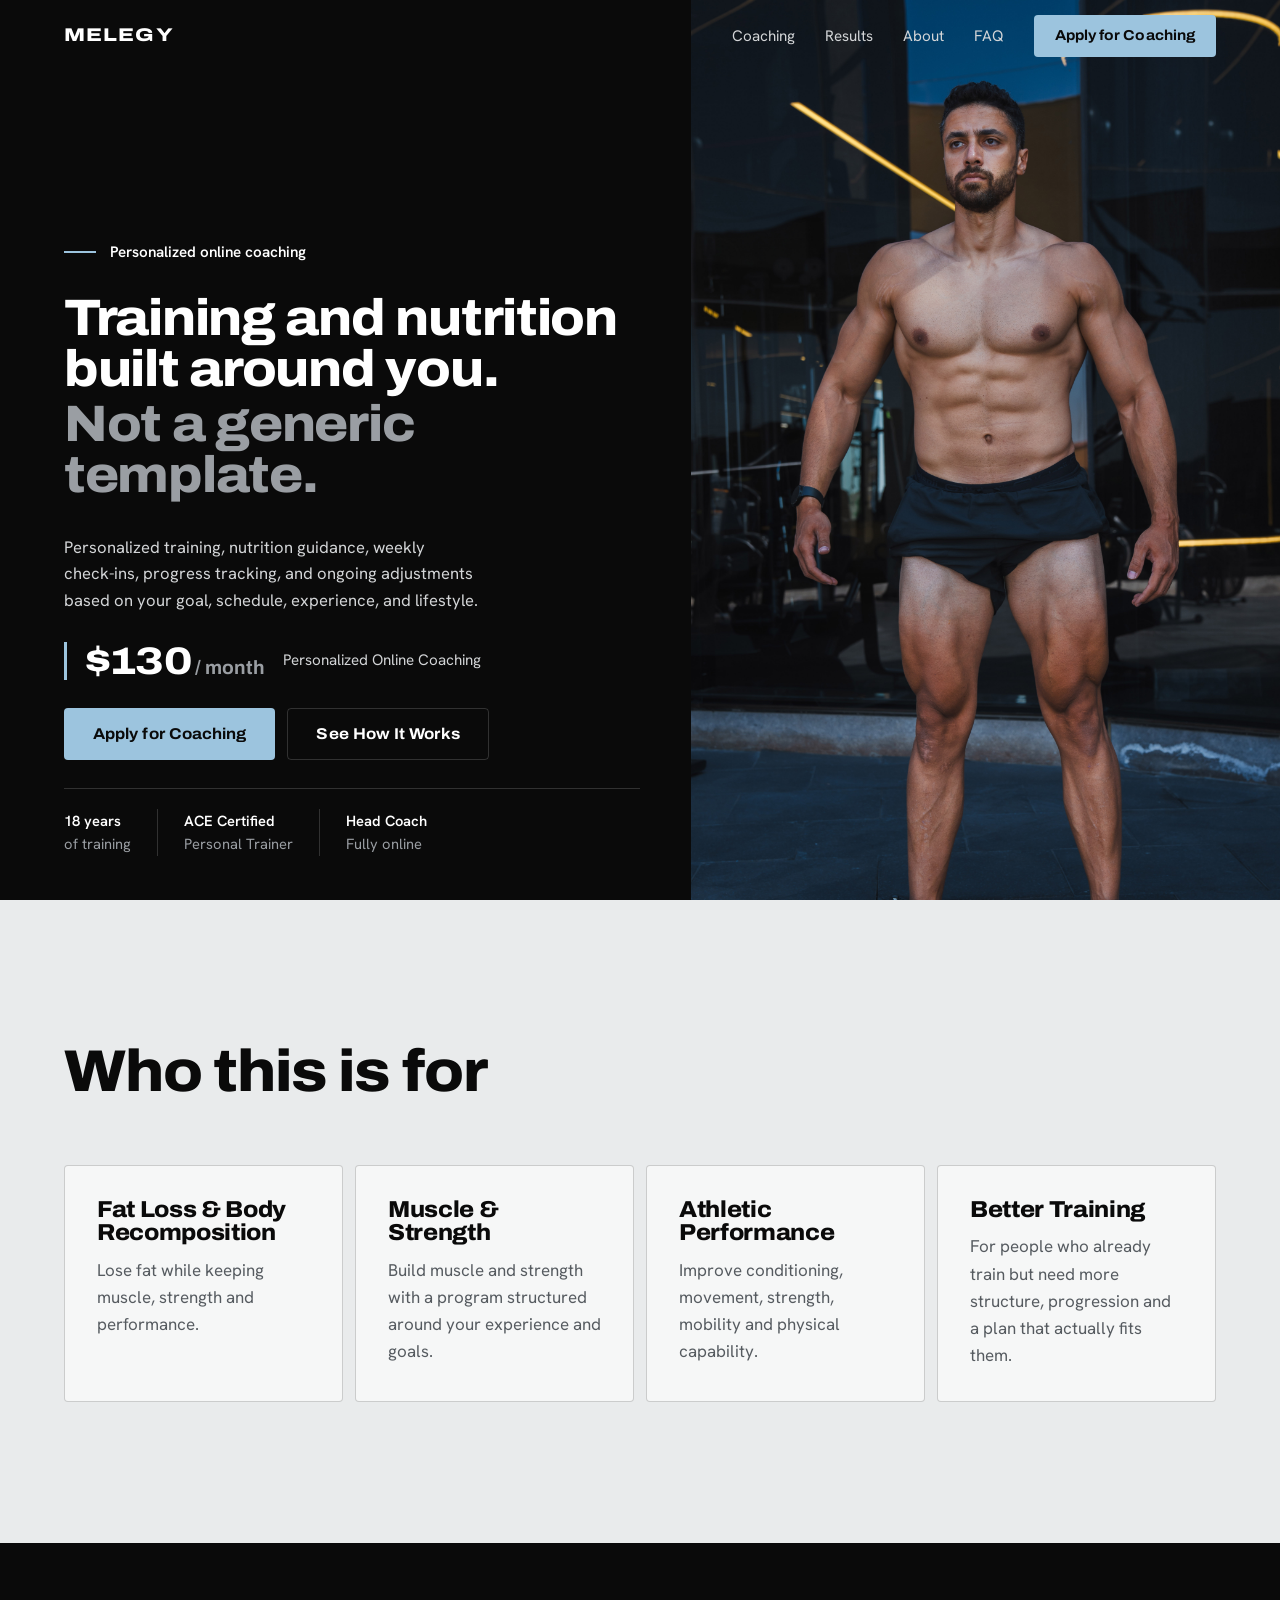
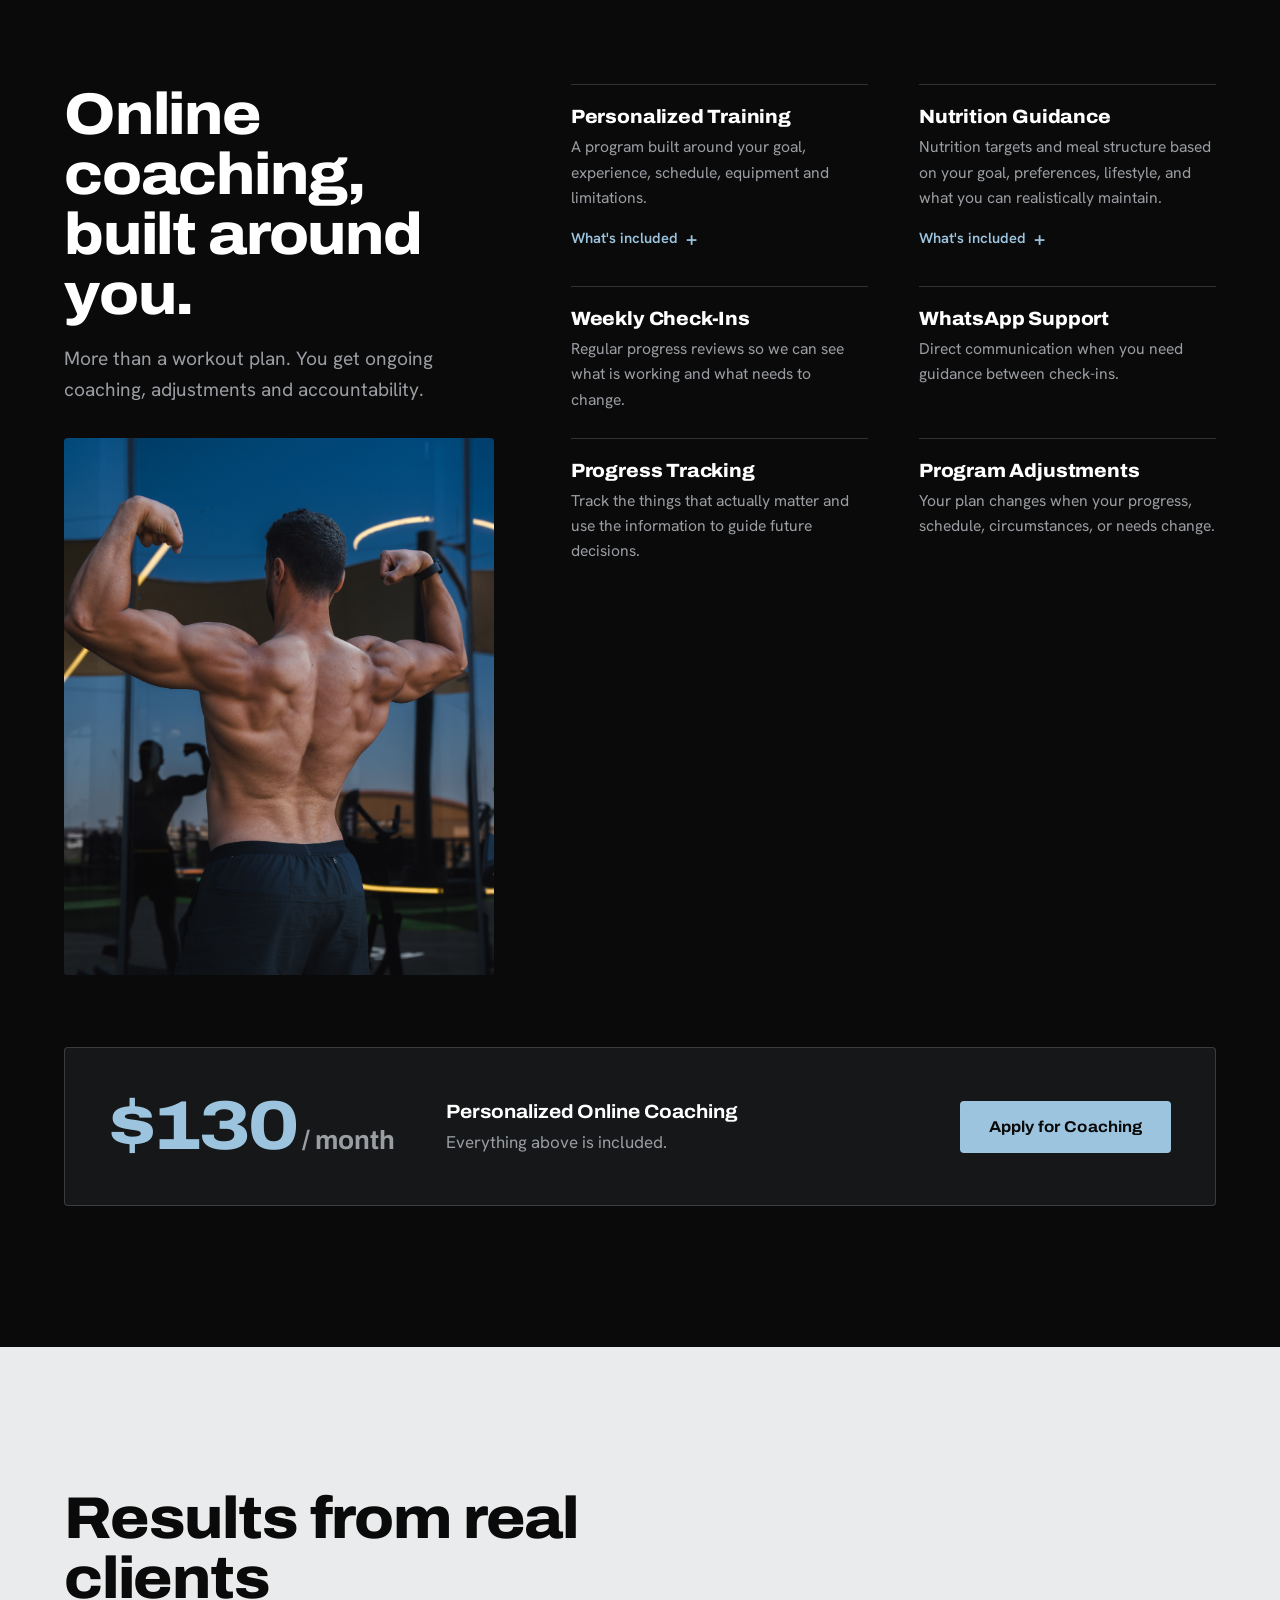
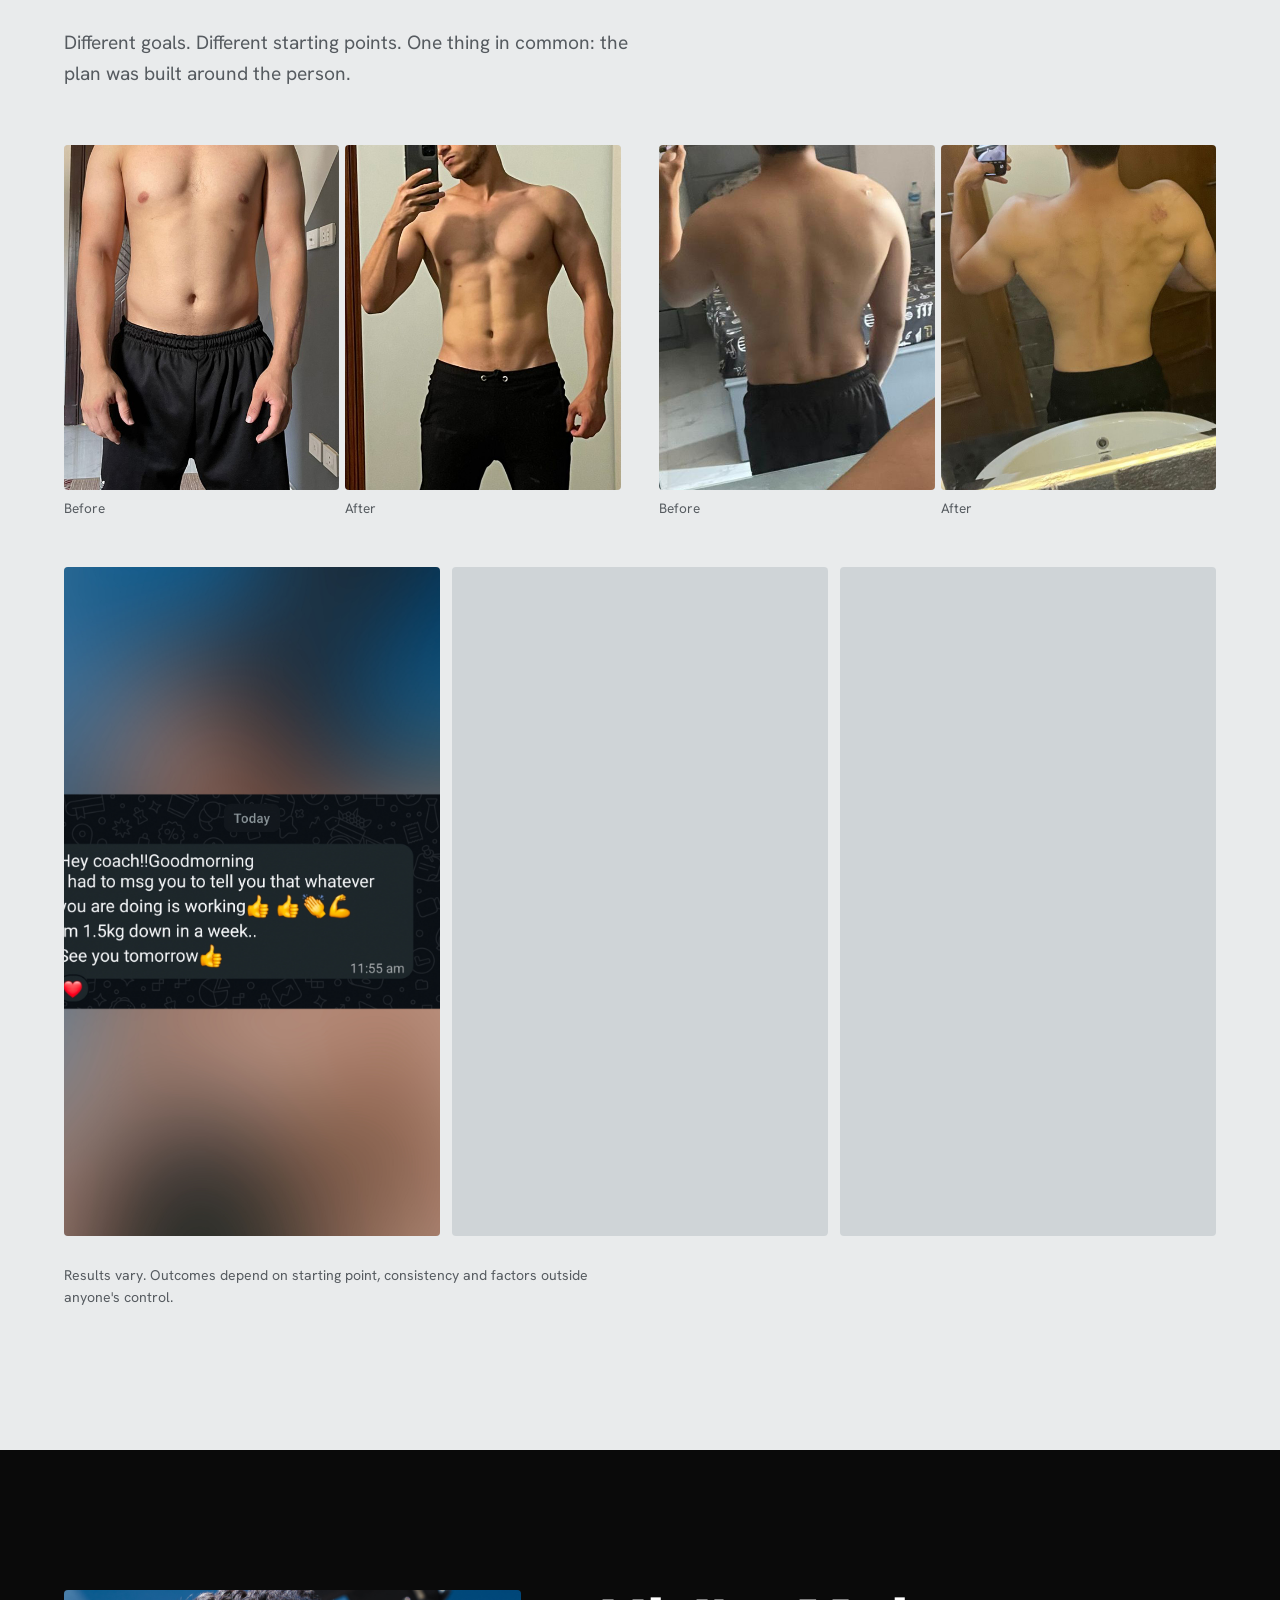
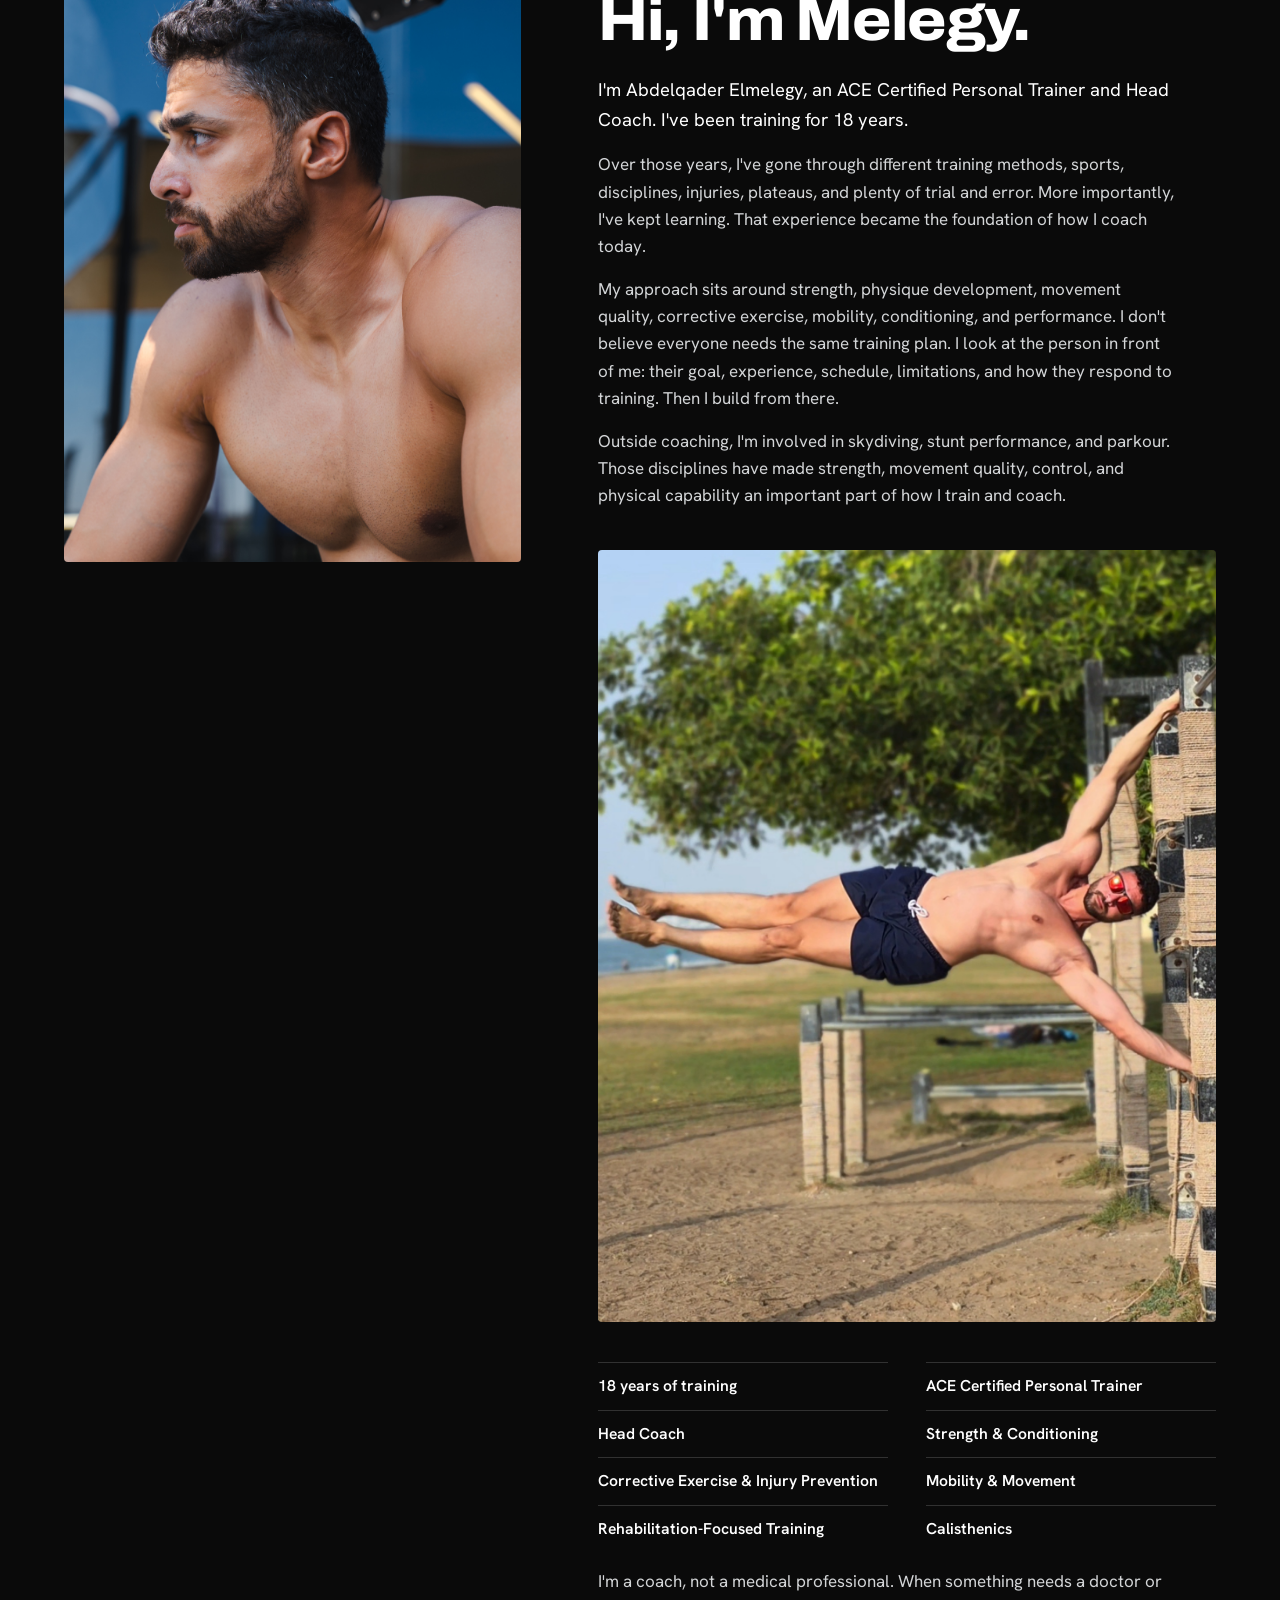
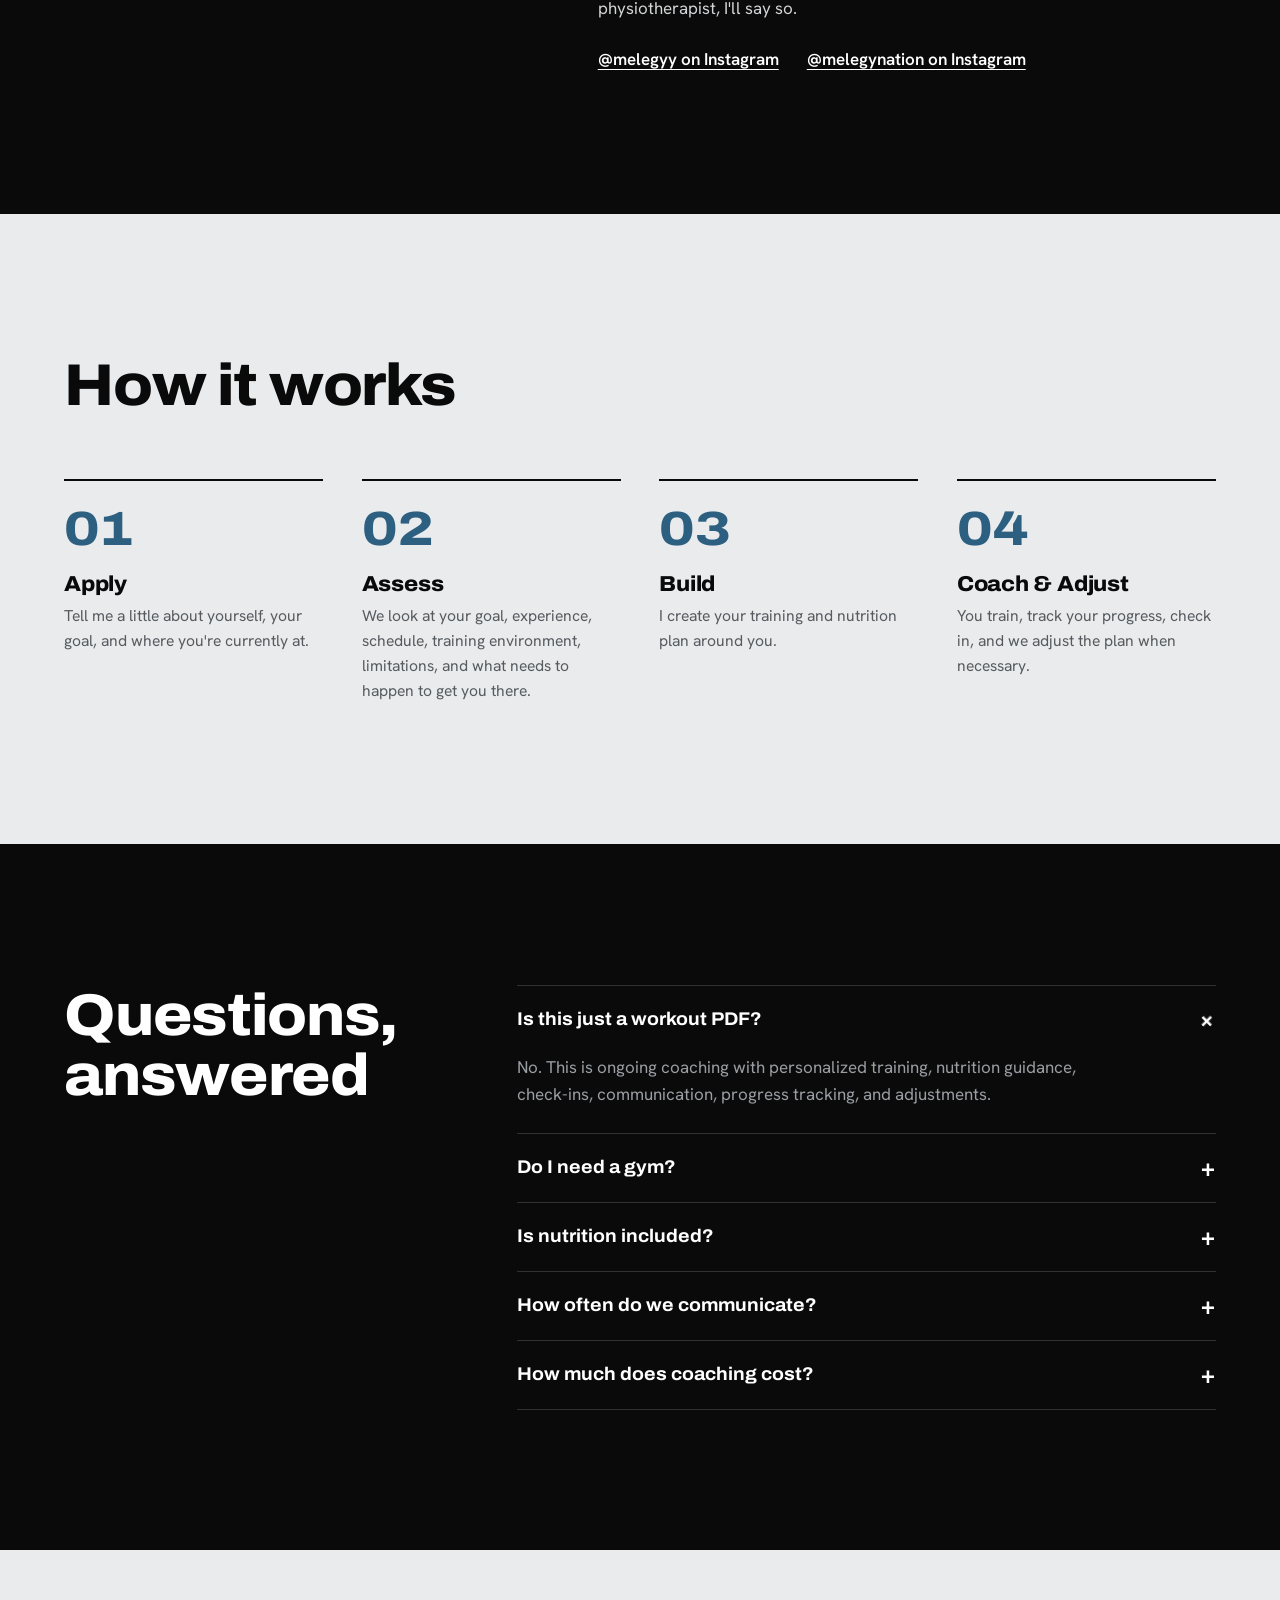
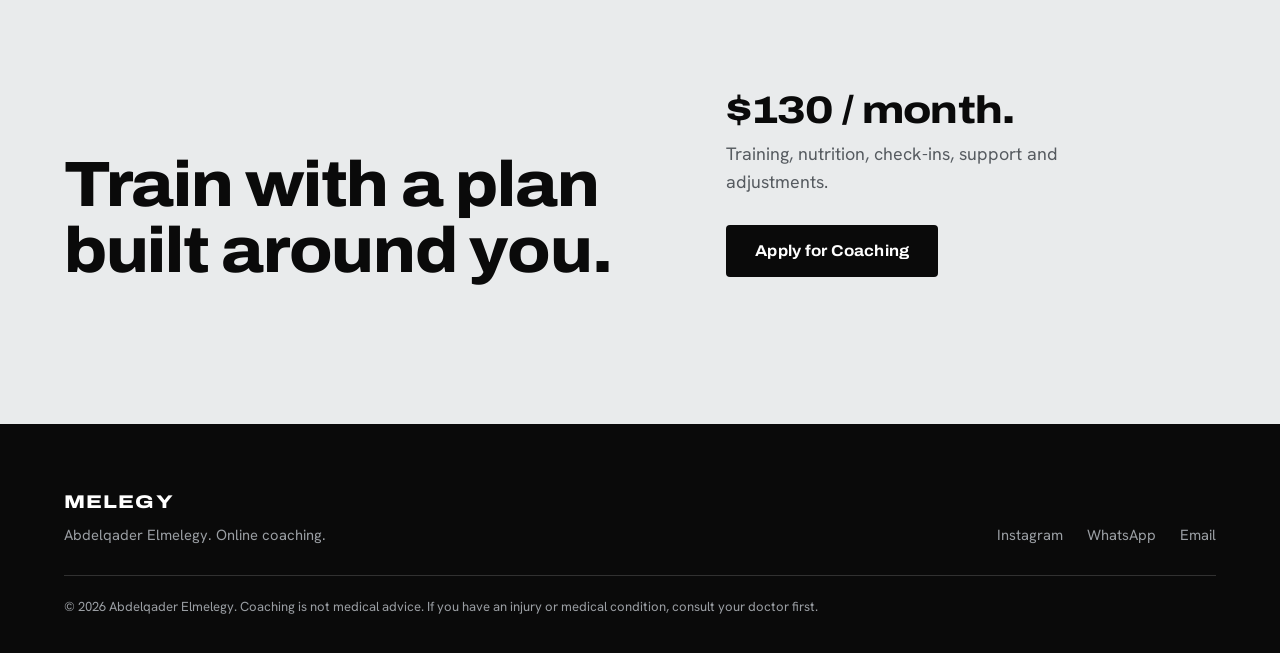
==== commit da9ecf6d: "Add files via upload" ====
--- a/index.html
+++ b/index.html
@@ -177,9 +177,8 @@
 </section>
 
 <!-- ============ 4. RESULTS ============
-     Everything here is a placeholder until you add real client work. Overwrite the files in images/
-     with your real photos (same filenames) and replace the [BRACKETED] text.
-     Get written permission before publishing any client name, photo or message.
+     Before/after photos and screenshots only. Overwrite the files in images/ with your real photos (same filenames).
+     Get written permission before publishing any client photo or message.
      PHOTO 4 — CLIENT TRANSFORMATION: client-01-before/after.jpg, client-02-before/after.jpg (4:5, same pose/light/distance)
      PHOTO 5 — CLIENT SCREENSHOTS: screenshot-01..03.jpg (9:16 phone screenshots) -->
 <section class="sec sec--light" id="results" aria-labelledby="results-h">
@@ -195,21 +194,13 @@
           <figure><div class="photo r-45"><img src="images/client-01-before.jpg" alt="Client 1 before coaching" width="1200" height="1500" loading="lazy" decoding="async"></div><figcaption>Before</figcaption></figure>
           <figure><div class="photo r-45"><img src="images/client-01-after.jpg" alt="Client 1 after coaching" width="1200" height="1500" loading="lazy" decoding="async"></div><figcaption>After</figcaption></figure>
         </div>
-        <p><span class="tk">[CLIENT FIRST NAME]</span>, <span class="tk">[GOAL and TIMEFRAME]</span></p>
       </div>
       <div class="ba-block">
         <div class="ba">
           <figure><div class="photo r-45"><img src="images/client-02-before.jpg" alt="Client 2 before coaching" width="1200" height="1500" loading="lazy" decoding="async"></div><figcaption>Before</figcaption></figure>
           <figure><div class="photo r-45"><img src="images/client-02-after.jpg" alt="Client 2 after coaching" width="1200" height="1500" loading="lazy" decoding="async"></div><figcaption>After</figcaption></figure>
         </div>
-        <p><span class="tk">[CLIENT FIRST NAME]</span>, <span class="tk">[GOAL and TIMEFRAME]</span></p>
-      </div>
-    </div>
-
-    <div class="proof-grid proof-row">
-      <blockquote class="quote"><p>[CLIENT TESTIMONIAL]</p><cite><span class="tk">[CLIENT NAME]</span></cite></blockquote>
-      <blockquote class="quote"><p>[CLIENT TESTIMONIAL]</p><cite><span class="tk">[CLIENT NAME]</span></cite></blockquote>
-      <blockquote class="quote"><p>[CLIENT TESTIMONIAL]</p><cite><span class="tk">[CLIENT NAME]</span></cite></blockquote>
+      </div>
     </div>
 
     <div class="shots proof-row">
@@ -241,10 +232,10 @@
       <p>My approach sits around strength, physique development, movement quality, corrective exercise, mobility, conditioning, and performance. I don't believe everyone needs the same training plan. I look at the person in front of me: their goal, experience, schedule, limitations, and how they respond to training. Then I build from there.</p>
       <p>Outside coaching, I'm involved in skydiving, stunt performance, and parkour. Those disciplines have made strength, movement quality, control, and physical capability an important part of how I train and coach.</p>
       <!-- PHOTO 3 — ATHLETIC
-           File: images/athletic.jpg  |  Landscape-friendly (shown 16:9), ~1600x2000 or wider
+           File: images/athletic.jpg  |  4:5, ~1600x2000
            Skydiving, parkour or a movement skill. One strong image. -->
-      <figure class="photo r-169">
-        <img src="images/athletic.jpg" alt="Melegy in action, moving athletically" width="1600" height="900" loading="lazy" decoding="async">
+      <figure class="photo r-45">
+        <img src="images/athletic.jpg" alt="Melegy in action, moving athletically" width="1600" height="2000" loading="lazy" decoding="async">
       </figure>
 
       <ul class="creds">
--- a/css/styles.css
+++ b/css/styles.css
@@ -159,10 +159,6 @@
 .ba{display:grid;grid-template-columns:1fr 1fr;gap:6px}
 .ba figure{margin:0}
 .ba figcaption{font-size:.85rem;margin-top:8px;color:var(--muted-l)}
-.ba-block>p{margin-top:12px;font-size:.92rem;color:var(--muted-l)}
-.quote{background:var(--paper);border:1px solid var(--line-l);border-radius:var(--radius);padding:26px;display:flex;flex-direction:column;justify-content:space-between;gap:24px;min-height:190px;margin:0}
-.quote p{font-family:var(--f-display);font-stretch:104%;font-weight:600;font-size:1.2rem;line-height:1.3;letter-spacing:-.01em}
-.quote cite{font-style:normal;font-size:.92rem;color:var(--muted-l)}
 .shots{display:grid;grid-template-columns:repeat(3,1fr);gap:12px}
 .fine{margin-top:28px;font-size:.88rem;color:var(--muted-d);max-width:70ch}
 .sec--light .fine{color:var(--muted-l)}
@@ -231,7 +227,6 @@
   .bento{grid-template-columns:1fr 1fr}
   .inc,.about,.faq,.cta{grid-template-columns:1fr}
   .inc__left,.about__media,.faq__head{position:static}
-  .inc__left .photo{aspect-ratio:4/3}
   .about__media{max-width:520px}
   .proof-grid{grid-template-columns:1fr 1fr}
   .steps{grid-template-columns:1fr 1fr;row-gap:36px}
@@ -253,7 +248,6 @@
   .offer{gap:6px 14px}
   .bento,.proof-grid,.proof-grid--2,.ggrid,.steps{grid-template-columns:1fr}
   .card{min-height:0;padding:22px}
-  .quote{min-height:0;padding:22px;gap:16px}
   .creds{grid-template-columns:1fr 1fr;gap:0 16px}
   .creds li{font-size:.9rem;padding:12px 0}
   .pricebox .btn,.cta .btn{width:100%}
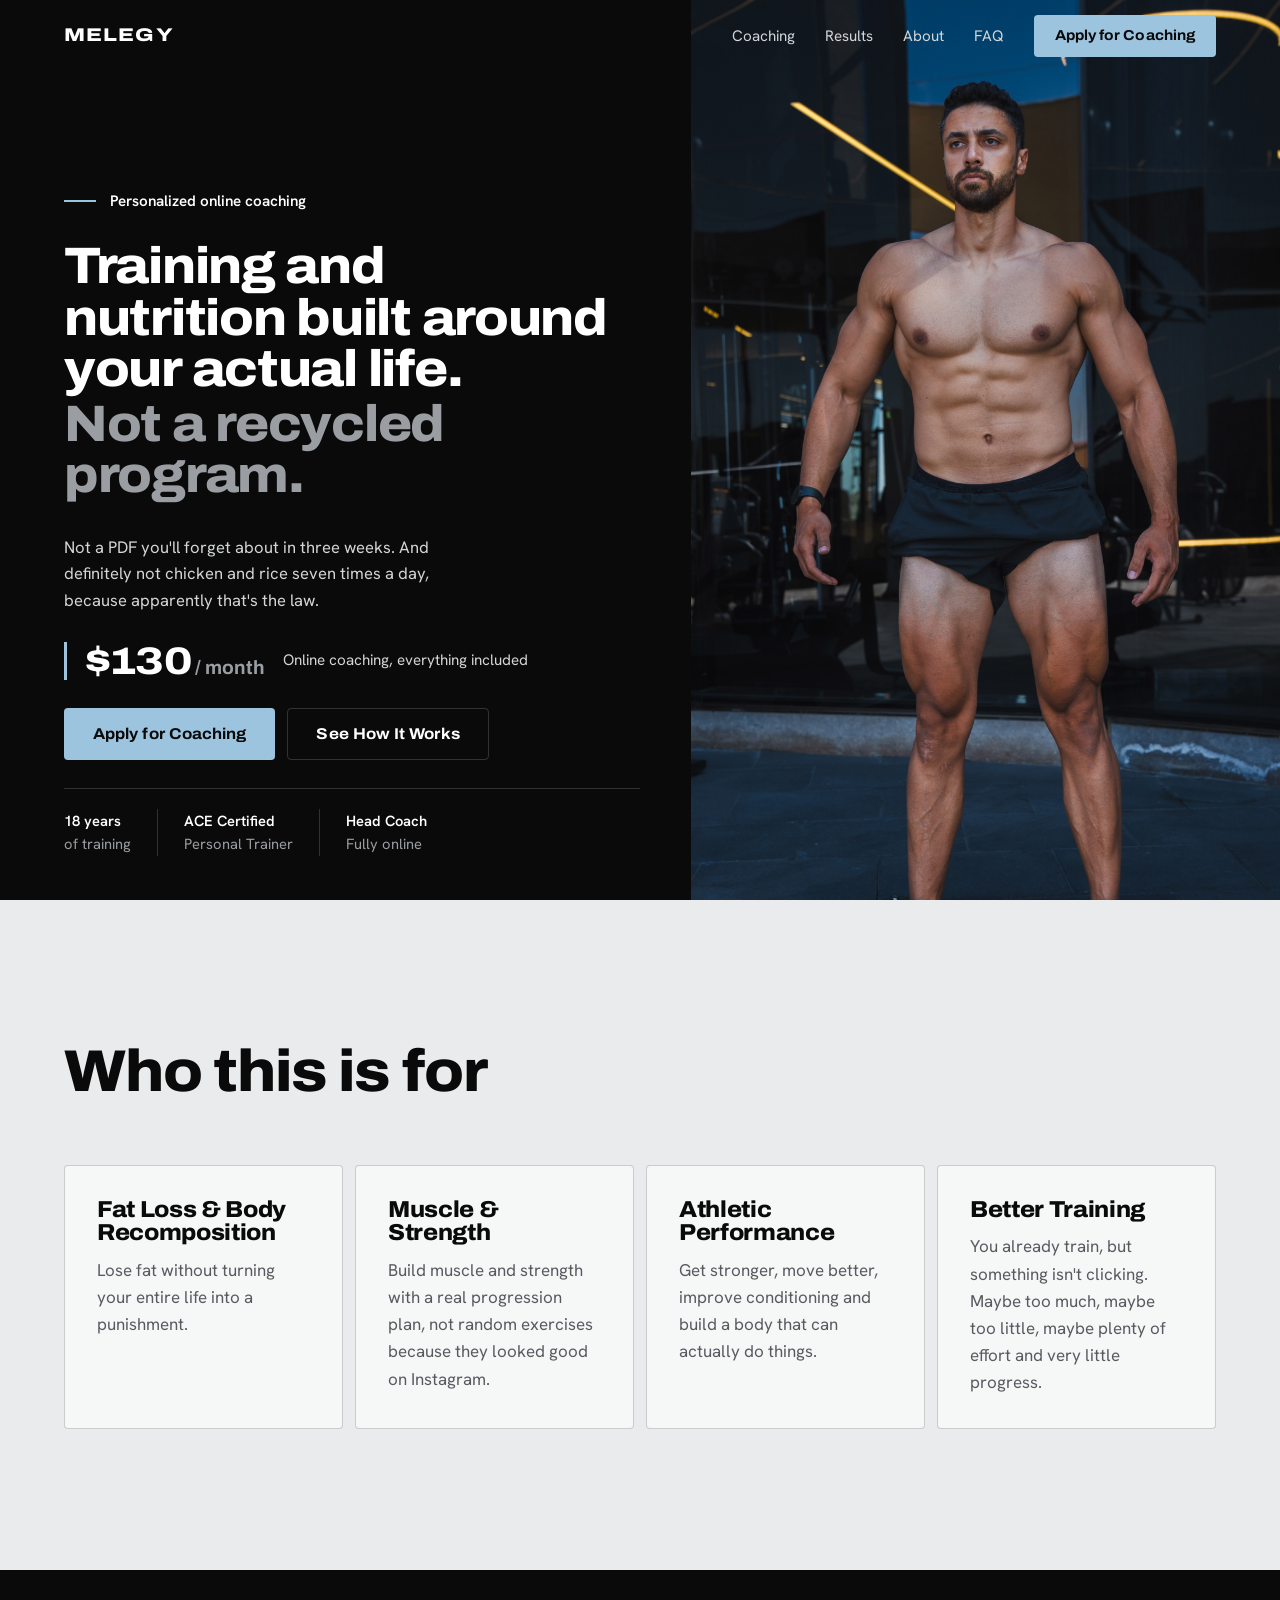
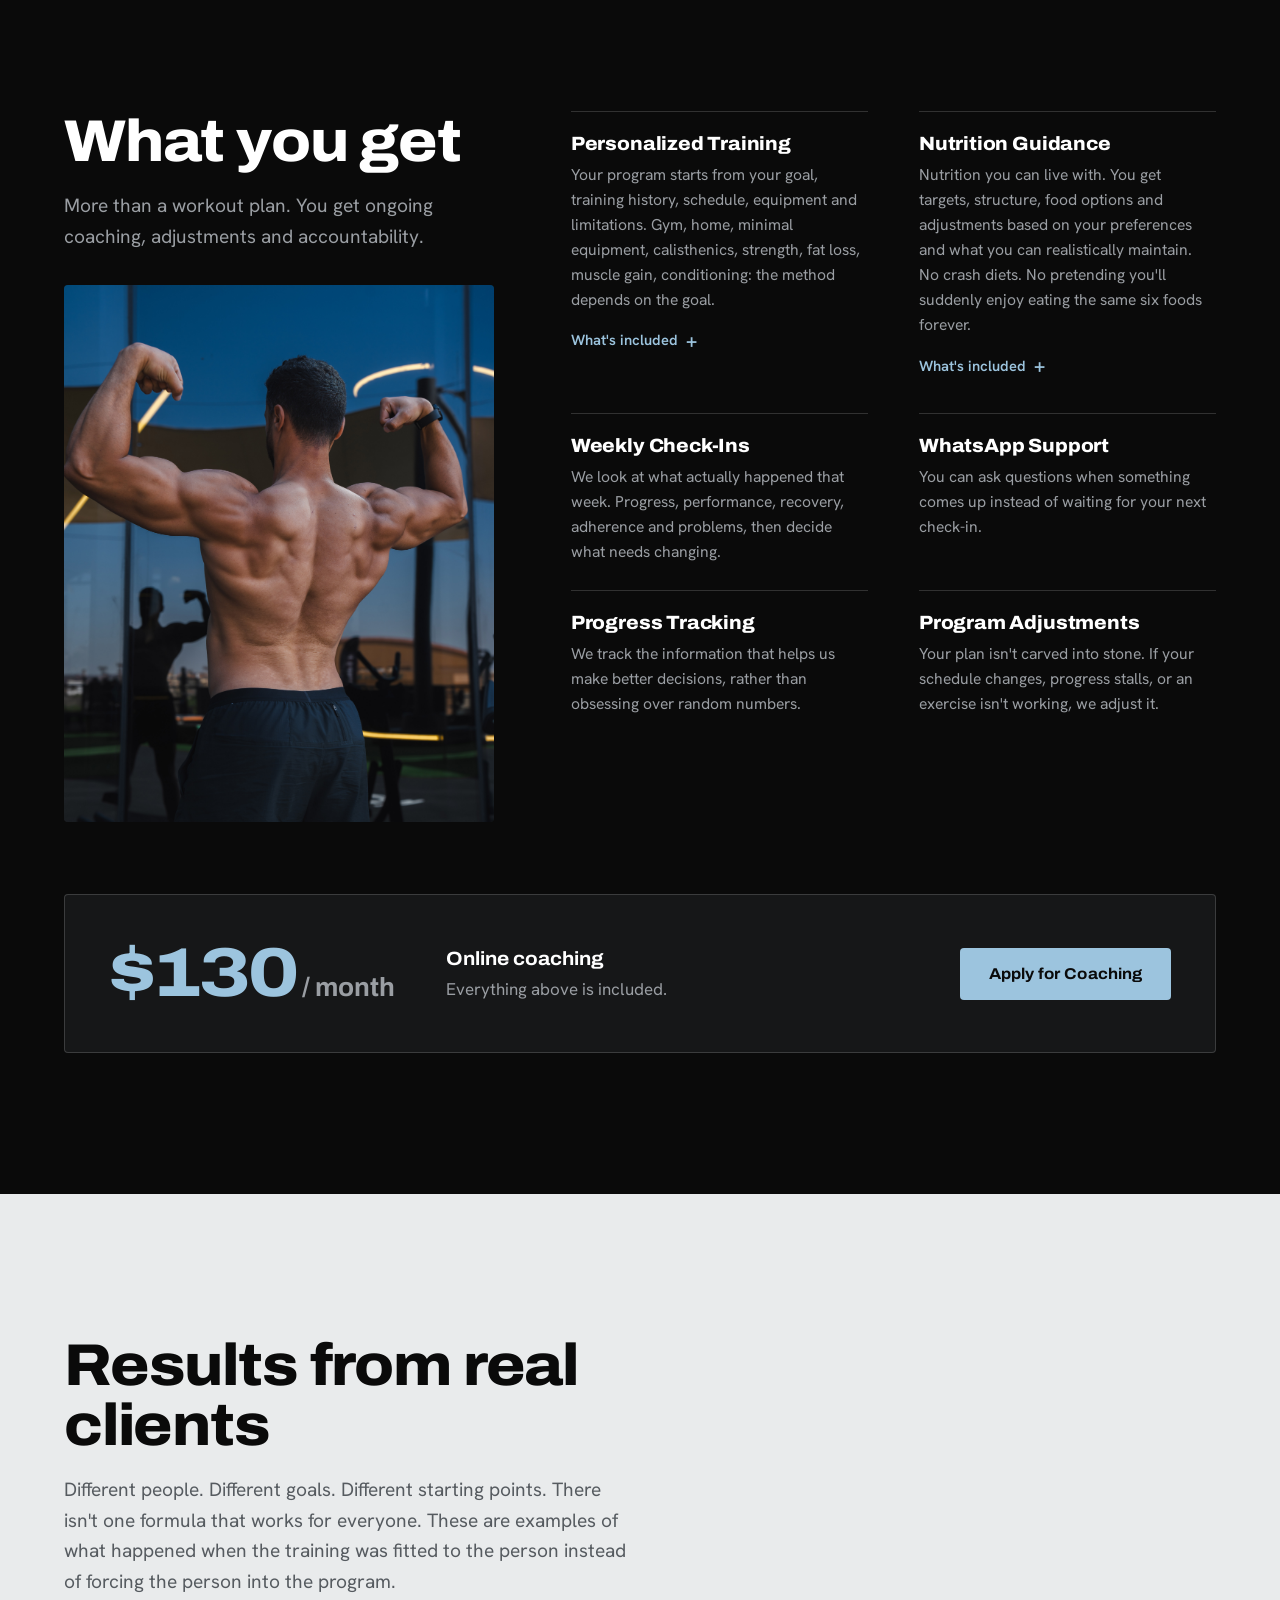
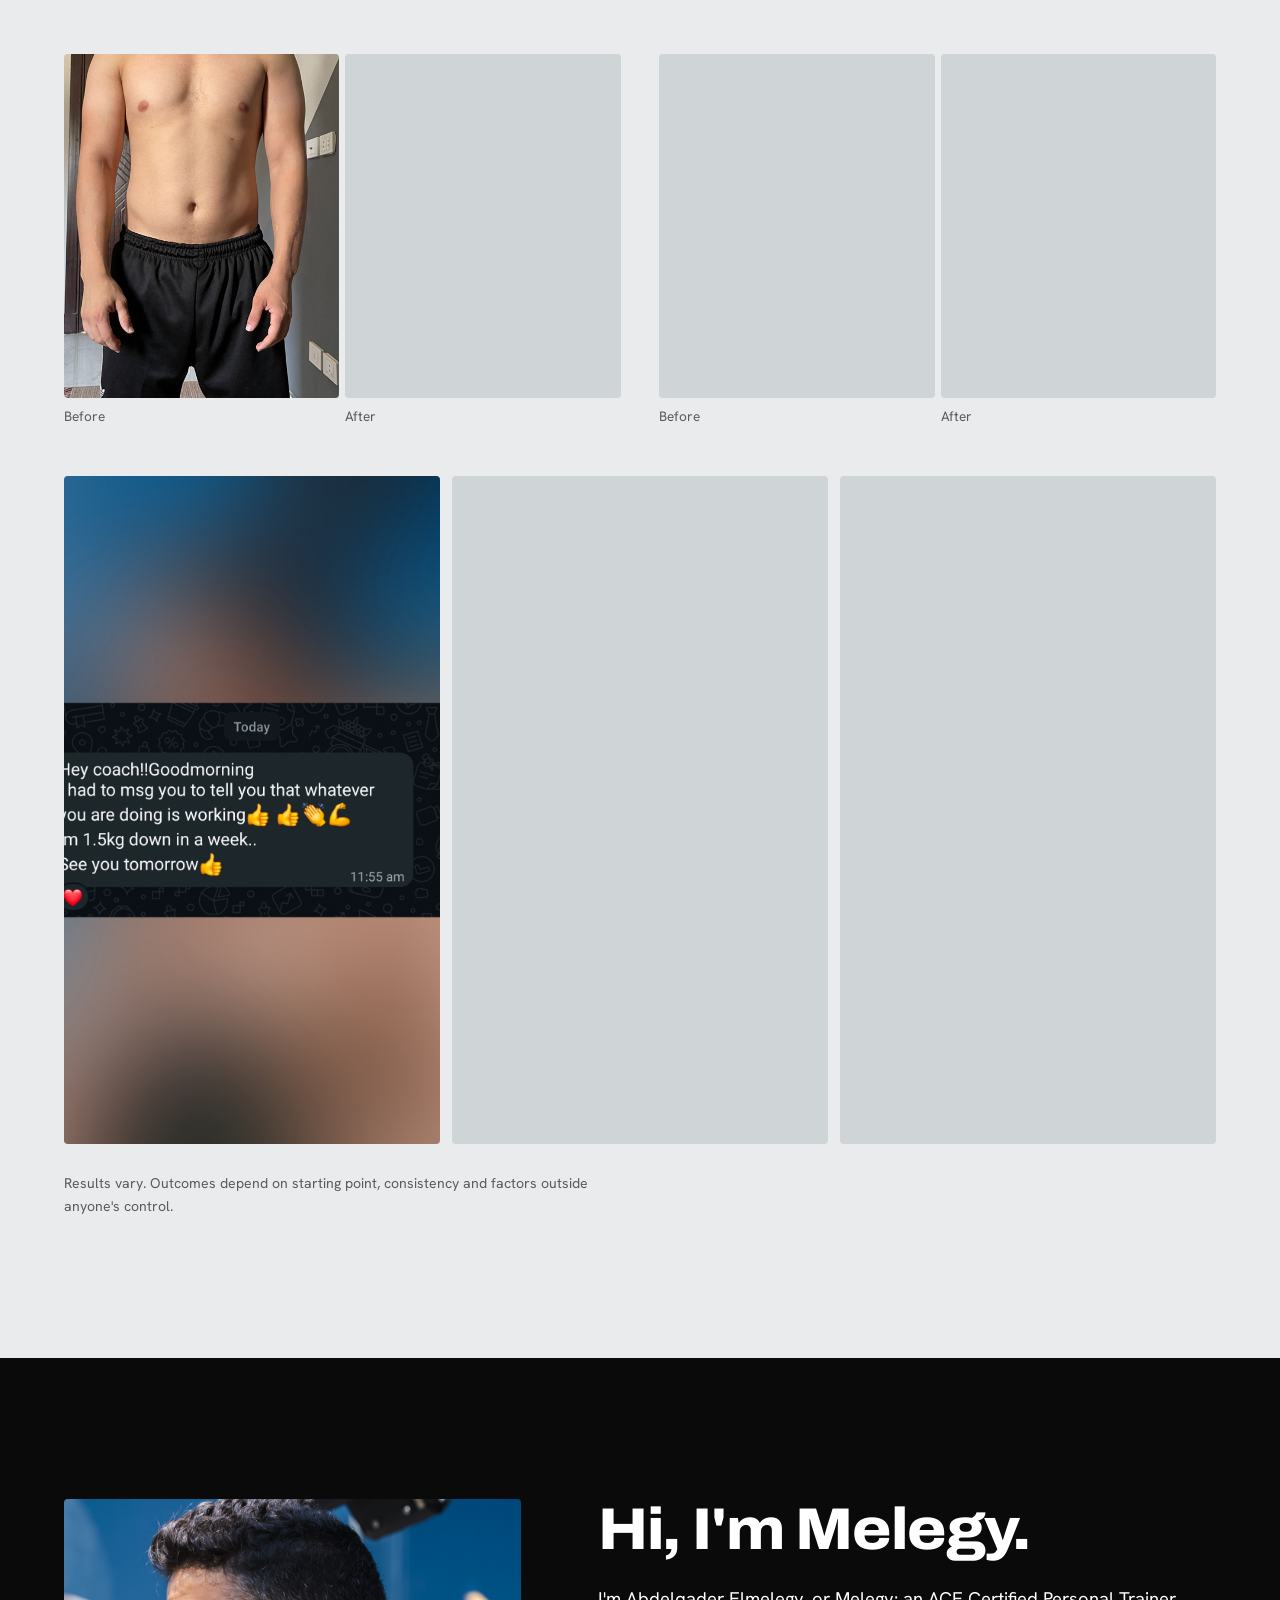
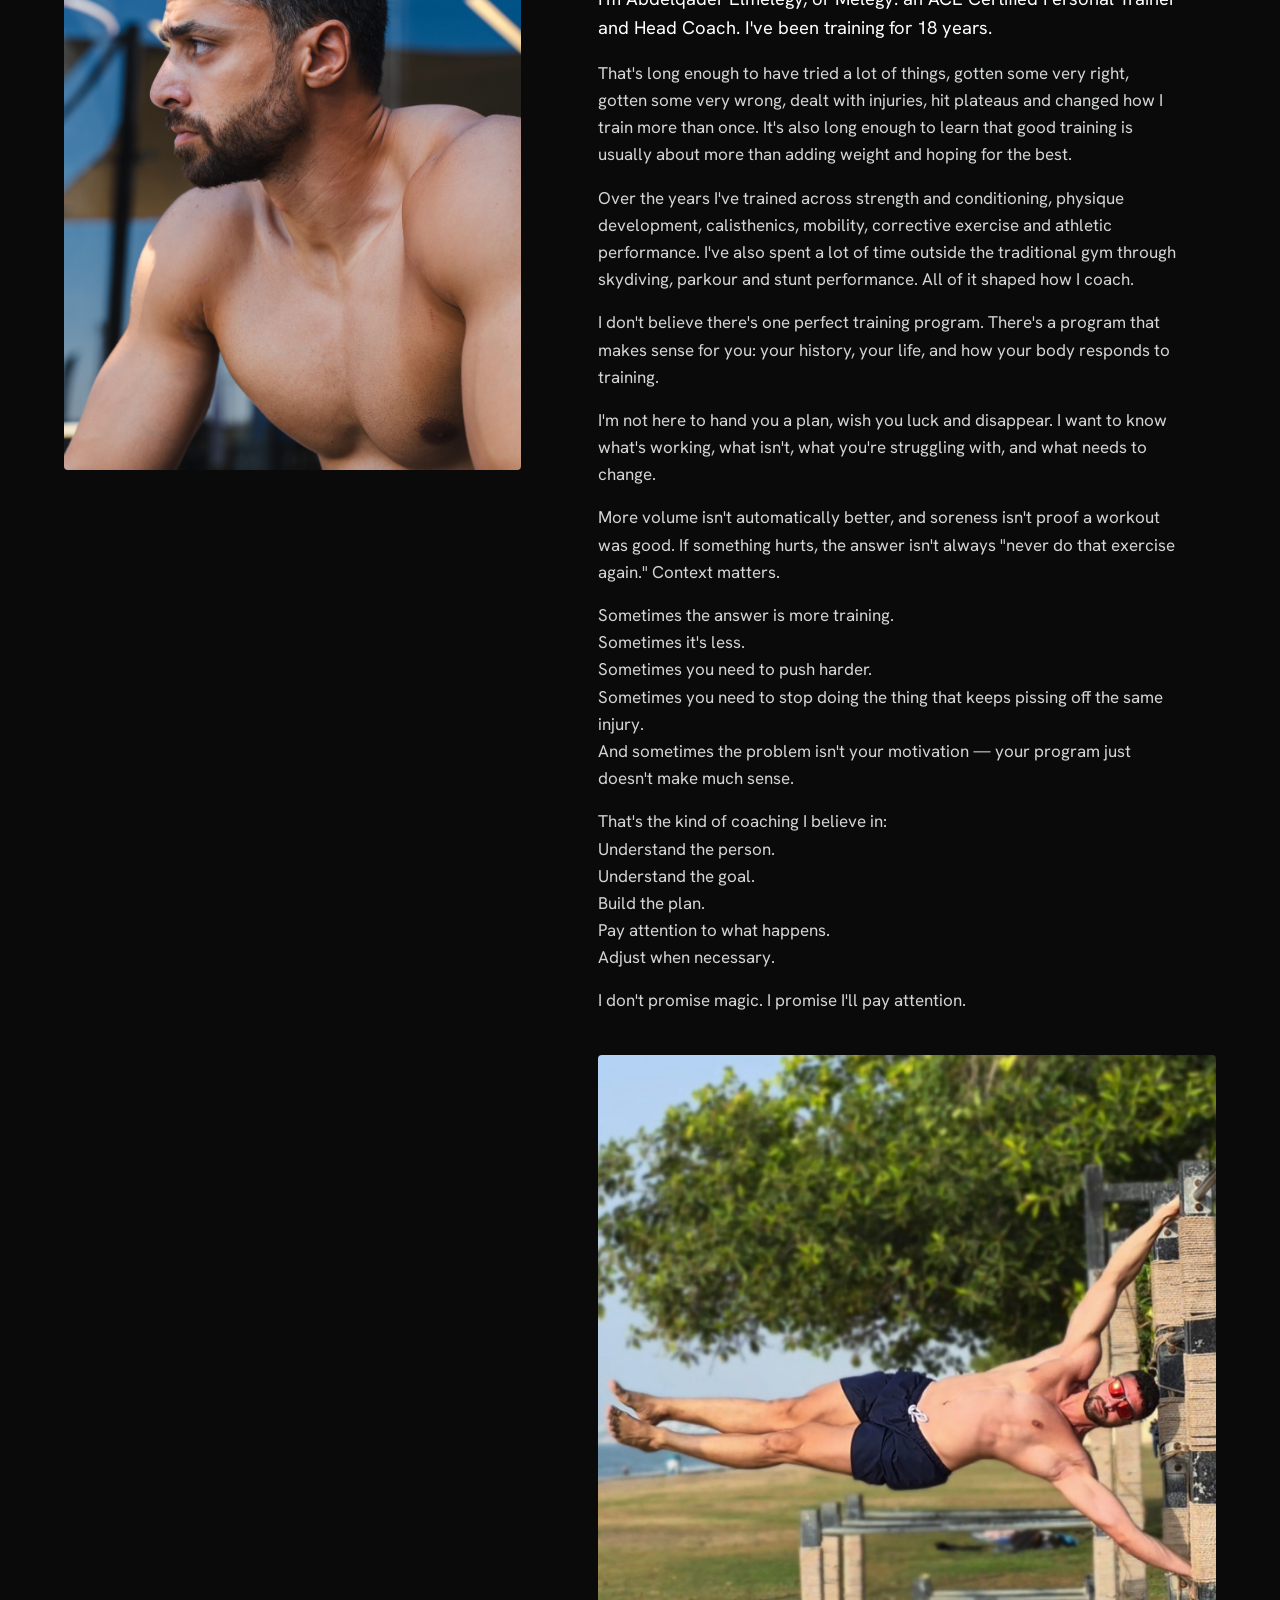
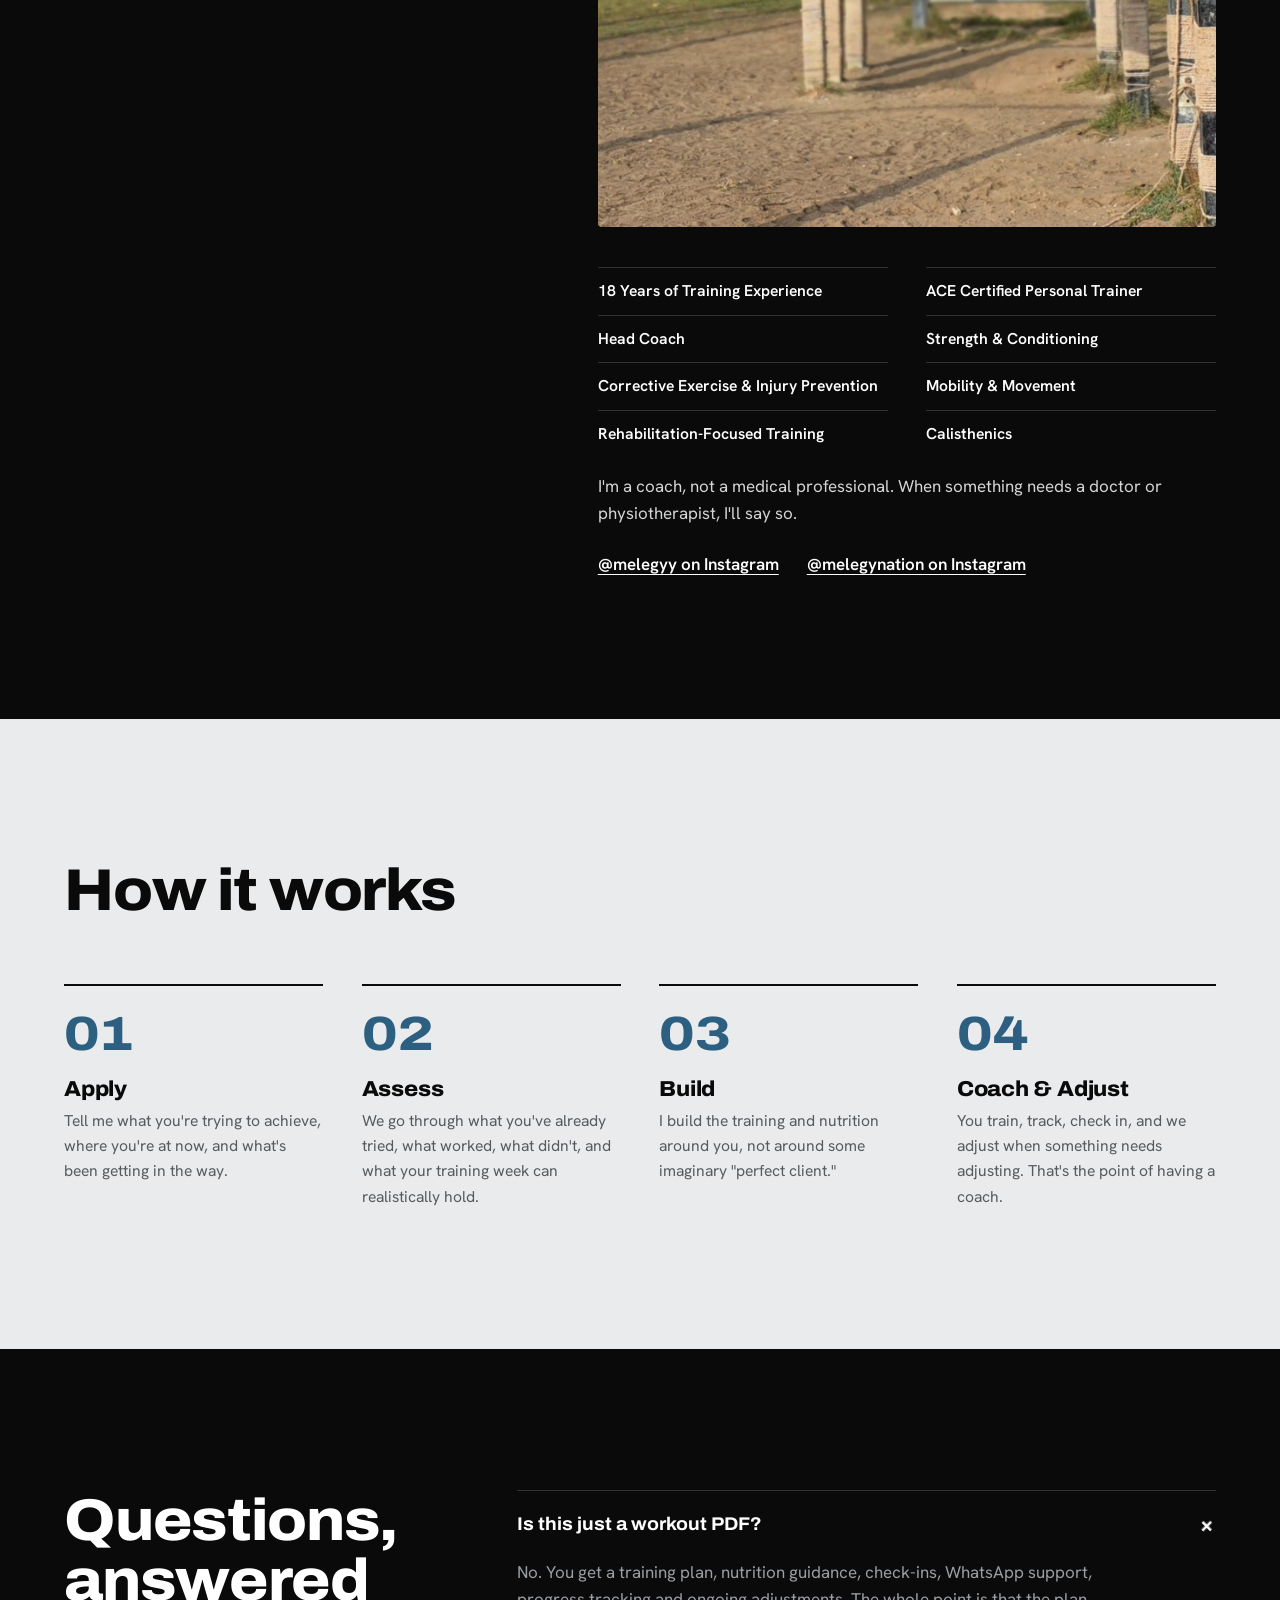
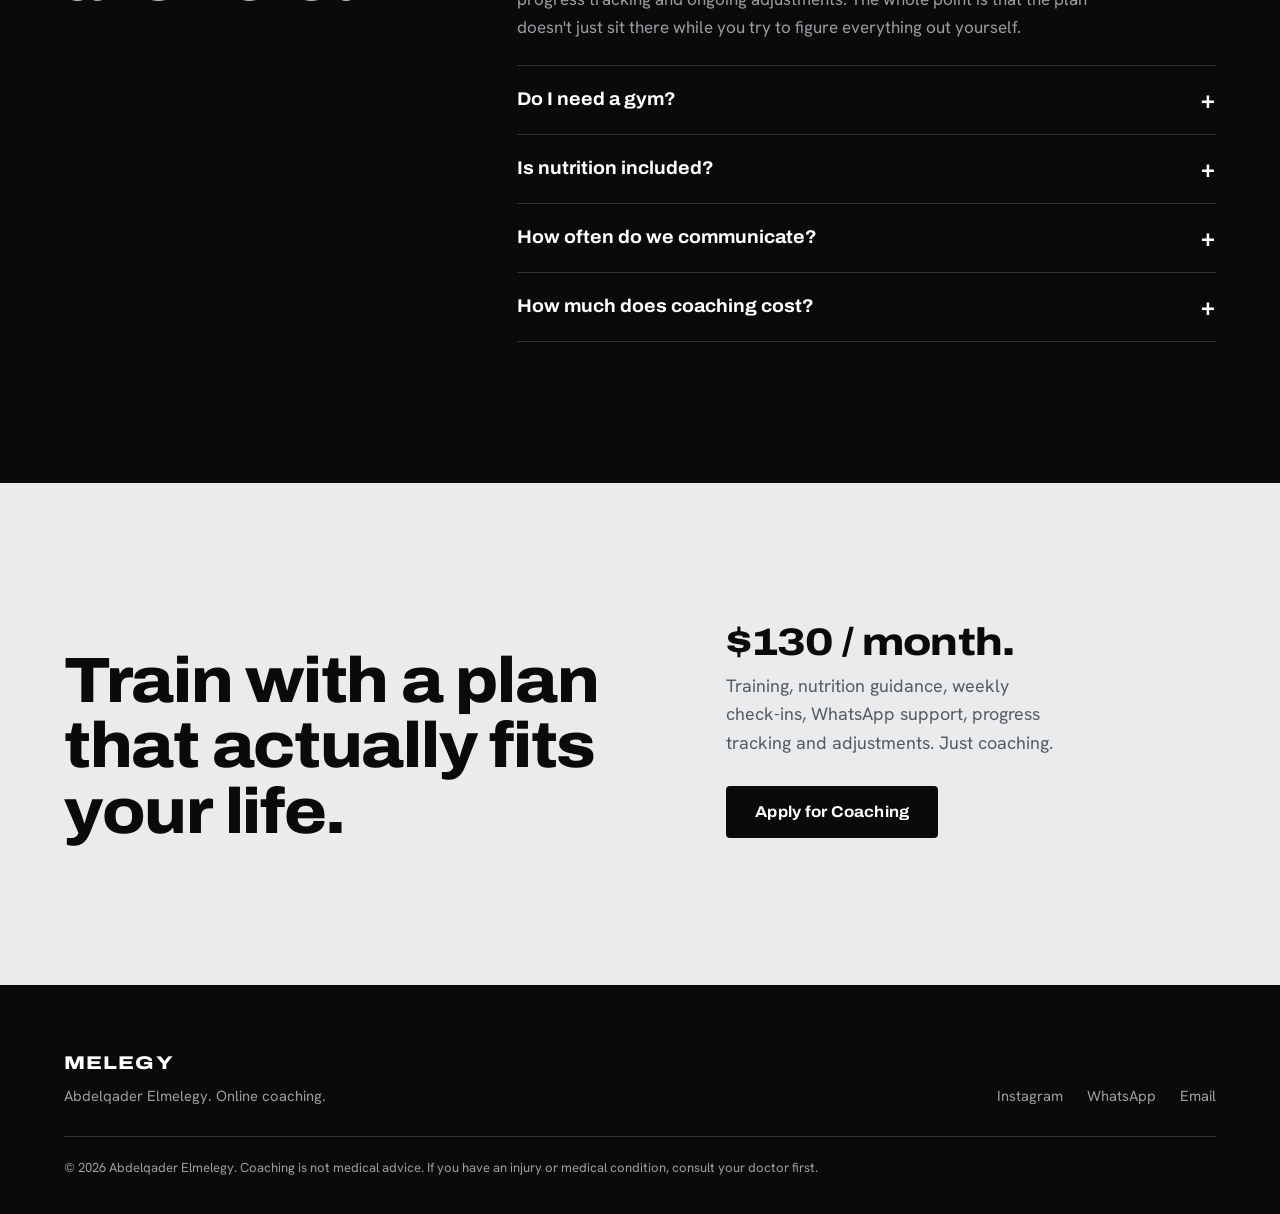
==== commit 17898ed6: "Add files via upload" ====
--- a/index.html
+++ b/index.html
@@ -19,7 +19,7 @@
 <meta property="og:type" content="website">
 <meta property="og:site_name" content="Melegy">
 <meta property="og:title" content="Melegy | Personalized Online Coaching, $130/month">
-<meta property="og:description" content="Training and nutrition built around you. Not a generic template.">
+<meta property="og:description" content="Training and nutrition built around your actual life. Not a recycled program.">
 <meta name="twitter:card" content="summary_large_image">
 
 <link rel="preload" href="fonts/archivo-latin-wdth-wght.woff2" as="font" type="font/woff2" crossorigin>
@@ -56,11 +56,11 @@
   <div class="hero__copy">
     <p class="hero__eyebrow">Personalized online coaching</p>
     <h1>
-      <span class="line"><span>Training and nutrition built around you.</span></span>
-      <span class="line"><span>Not a generic template.</span></span>
+      <span class="line"><span>Training and nutrition built around your actual life.</span></span>
+      <span class="line"><span>Not a recycled program.</span></span>
     </h1>
-    <p class="hero__sub">Personalized training, nutrition guidance, weekly check-ins, progress tracking, and ongoing adjustments based on your goal, schedule, experience, and lifestyle.</p>
-    <p class="offer"><span class="offer__price">$130<small> / month</small></span><span class="offer__what">Personalized Online Coaching</span></p>
+    <p class="hero__sub">Not a PDF you'll forget about in three weeks. And definitely not chicken and rice seven times a day, because apparently that's the law.</p>
+    <p class="offer"><span class="offer__price">$130<small> / month</small></span><span class="offer__what">Online coaching, everything included</span></p>
     <div class="btn-row">
       <a class="btn btn--primary" href="https://tally.so/r/Y5LRRN" target="_blank" rel="noopener noreferrer" data-link="application">Apply for Coaching</a>
       <!-- Shows "Book a Call" once LINKS.calendly is set; until then it falls back to "See How It Works" -->
@@ -92,19 +92,19 @@
     <div class="bento">
       <article class="card">
         <h3>Fat Loss &amp; Body Recomposition</h3>
-        <p>Lose fat while keeping muscle, strength and performance.</p>
+        <p>Lose fat without turning your entire life into a punishment.</p>
       </article>
       <article class="card">
         <h3>Muscle &amp; Strength</h3>
-        <p>Build muscle and strength with a program structured around your experience and goals.</p>
+        <p>Build muscle and strength with a real progression plan, not random exercises because they looked good on Instagram.</p>
       </article>
       <article class="card">
         <h3>Athletic Performance</h3>
-        <p>Improve conditioning, movement, strength, mobility and physical capability.</p>
+        <p>Get stronger, move better, improve conditioning and build a body that can actually do things.</p>
       </article>
       <article class="card">
         <h3>Better Training</h3>
-        <p>For people who already train but need more structure, progression and a plan that actually fits them.</p>
+        <p>You already train, but something isn't clicking. Maybe too much, maybe too little, maybe plenty of effort and very little progress.</p>
       </article>
     </div>
   </div>
@@ -116,7 +116,7 @@
     <div class="inc">
       <div class="inc__left">
         <div>
-          <h2 class="h2" id="inc-h">Online coaching, built around you.</h2>
+          <h2 class="h2" id="inc-h">What you get</h2>
           <p class="lead muted">More than a workout plan. You get ongoing coaching, adjustments and accountability.</p>
         </div>
         <!-- PHOTO 7 — COACHING
@@ -130,47 +130,43 @@
       <ul class="ggrid">
         <li>
           <h3>Personalized Training</h3>
-          <p>A program built around your goal, experience, schedule, equipment and limitations.</p>
+          <p>Your program starts from your goal, training history, schedule, equipment and limitations. Gym, home, minimal equipment, calisthenics, strength, fat loss, muscle gain, conditioning: the method depends on the goal.</p>
           <details class="mini">
             <summary>What's included</summary>
-            <p class="mini__intro">Fat loss, muscle, strength, conditioning, calisthenics or athletic performance: the program is built around the outcome you're after.</p>
             <ul>
               <li>Exercise selection based on your goal and level</li>
               <li>Sets, reps, rest and progression clearly defined</li>
-              <li>Structured around your weekly schedule</li>
-              <li>Gym, home, minimal-equipment or calisthenics options</li>
+              <li>Fitted to your weekly schedule</li>
               <li>Exercise substitutions when necessary</li>
               <li>Cardio and conditioning when they serve the goal</li>
               <li>Mobility and corrective work where appropriate</li>
             </ul>
+            <p class="mini__close muted">Every exercise has a reason. If I can't explain why it's in your program, it shouldn't be.</p>
           </details>
         </li>
         <li>
           <h3>Nutrition Guidance</h3>
-          <p>Nutrition targets and meal structure based on your goal, preferences, lifestyle, and what you can realistically maintain.</p>
+          <p>Nutrition you can live with. You get targets, structure, food options and adjustments based on your preferences and what you can realistically maintain. No crash diets. No pretending you'll suddenly enjoy eating the same six foods forever.</p>
           <details class="mini">
             <summary>What's included</summary>
-            <p class="mini__intro">No generic meal plan that assumes you wake up at 6 AM and eat chicken and rice seven times a day.</p>
             <ul>
               <li>Nutrition targets and meal structure</li>
               <li>Food options based on your preferences and schedule</li>
               <li>Adjustments for dislikes and dietary restrictions</li>
-              <li>Flexible options you can actually maintain</li>
               <li>Supplement guidance when appropriate</li>
             </ul>
-            <p class="mini__close muted">Fat loss without the crash-diet cycle: a structure you can follow long enough to get the result, while keeping as much muscle, strength and quality of life as possible.</p>
           </details>
         </li>
-        <li><h3>Weekly Check-Ins</h3><p>Regular progress reviews so we can see what is working and what needs to change.</p></li>
-        <li><h3>WhatsApp Support</h3><p>Direct communication when you need guidance between check-ins.</p></li>
-        <li><h3>Progress Tracking</h3><p>Track the things that actually matter and use the information to guide future decisions.</p></li>
-        <li><h3>Program Adjustments</h3><p>Your plan changes when your progress, schedule, circumstances, or needs change.</p></li>
+        <li><h3>Weekly Check-Ins</h3><p>We look at what actually happened that week. Progress, performance, recovery, adherence and problems, then decide what needs changing.</p></li>
+        <li><h3>WhatsApp Support</h3><p>You can ask questions when something comes up instead of waiting for your next check-in.</p></li>
+        <li><h3>Progress Tracking</h3><p>We track the information that helps us make better decisions, rather than obsessing over random numbers.</p></li>
+        <li><h3>Program Adjustments</h3><p>Your plan isn't carved into stone. If your schedule changes, progress stalls, or an exercise isn't working, we adjust it.</p></li>
       </ul>
     </div>
 
     <div class="pricebox">
       <p class="pricebox__n">$130<small> / month</small></p>
-      <p class="pricebox__t"><b>Personalized Online Coaching</b><span>Everything above is included.</span></p>
+      <p class="pricebox__t"><b>Online coaching</b><span>Everything above is included.</span></p>
       <a class="btn btn--primary" href="https://tally.so/r/Y5LRRN" target="_blank" rel="noopener noreferrer" data-link="application">Apply for Coaching</a>
     </div>
   </div>
@@ -185,7 +181,7 @@
   <div class="wrap">
     <div class="results__head">
       <h2 class="h2" id="results-h">Results from real clients</h2>
-      <p class="lead muted">Different goals. Different starting points. One thing in common: the plan was built around the person.</p>
+      <p class="lead muted">Different people. Different goals. Different starting points. There isn't one formula that works for everyone. These are examples of what happened when the training was fitted to the person instead of forcing the person into the program.</p>
     </div>
 
     <div class="proof-grid proof-grid--2">
@@ -227,10 +223,15 @@
 
     <div class="about__copy">
       <h2 class="h2" id="about-h">Hi, I'm Melegy.</h2>
-      <p>I'm Abdelqader Elmelegy, an ACE Certified Personal Trainer and Head Coach. I've been training for 18 years.</p>
-      <p>Over those years, I've gone through different training methods, sports, disciplines, injuries, plateaus, and plenty of trial and error. More importantly, I've kept learning. That experience became the foundation of how I coach today.</p>
-      <p>My approach sits around strength, physique development, movement quality, corrective exercise, mobility, conditioning, and performance. I don't believe everyone needs the same training plan. I look at the person in front of me: their goal, experience, schedule, limitations, and how they respond to training. Then I build from there.</p>
-      <p>Outside coaching, I'm involved in skydiving, stunt performance, and parkour. Those disciplines have made strength, movement quality, control, and physical capability an important part of how I train and coach.</p>
+      <p>I'm Abdelqader Elmelegy, or Melegy: an ACE Certified Personal Trainer and Head Coach. I've been training for 18 years.</p>
+      <p>That's long enough to have tried a lot of things, gotten some very right, gotten some very wrong, dealt with injuries, hit plateaus and changed how I train more than once. It's also long enough to learn that good training is usually about more than adding weight and hoping for the best.</p>
+      <p>Over the years I've trained across strength and conditioning, physique development, calisthenics, mobility, corrective exercise and athletic performance. I've also spent a lot of time outside the traditional gym through skydiving, parkour and stunt performance. All of it shaped how I coach.</p>
+      <p>I don't believe there's one perfect training program. There's a program that makes sense for you: your history, your life, and how your body responds to training.</p>
+      <p>I'm not here to hand you a plan, wish you luck and disappear. I want to know what's working, what isn't, what you're struggling with, and what needs to change.</p>
+      <p>More volume isn't automatically better, and soreness isn't proof a workout was good. If something hurts, the answer isn't always "never do that exercise again." Context matters.</p>
+      <p>Sometimes the answer is more training.<br>Sometimes it's less.<br>Sometimes you need to push harder.<br>Sometimes you need to stop doing the thing that keeps pissing off the same injury.<br>And sometimes the problem isn't your motivation &mdash; your program just doesn't make much sense.</p>
+      <p>That's the kind of coaching I believe in:<br>Understand the person.<br>Understand the goal.<br>Build the plan.<br>Pay attention to what happens.<br>Adjust when necessary.</p>
+      <p>I don't promise magic. I promise I'll pay attention.</p>
       <!-- PHOTO 3 — ATHLETIC
            File: images/athletic.jpg  |  4:5, ~1600x2000
            Skydiving, parkour or a movement skill. One strong image. -->
@@ -239,7 +240,7 @@
       </figure>
 
       <ul class="creds">
-        <li>18 years of training</li>
+        <li>18 Years of Training Experience</li>
         <li>ACE Certified Personal Trainer</li>
         <li>Head Coach</li>
         <li>Strength &amp; Conditioning</li>
@@ -264,10 +265,10 @@
       <h2 class="h2" id="how-h">How it works</h2>
     </div>
     <ol class="steps">
-      <li><h3>Apply</h3><p>Tell me a little about yourself, your goal, and where you're currently at.</p></li>
-      <li><h3>Assess</h3><p>We look at your goal, experience, schedule, training environment, limitations, and what needs to happen to get you there.</p></li>
-      <li><h3>Build</h3><p>I create your training and nutrition plan around you.</p></li>
-      <li><h3>Coach &amp; Adjust</h3><p>You train, track your progress, check in, and we adjust the plan when necessary.</p></li>
+      <li><h3>Apply</h3><p>Tell me what you're trying to achieve, where you're at now, and what's been getting in the way.</p></li>
+      <li><h3>Assess</h3><p>We go through what you've already tried, what worked, what didn't, and what your training week can realistically hold.</p></li>
+      <li><h3>Build</h3><p>I build the training and nutrition around you, not around some imaginary "perfect client."</p></li>
+      <li><h3>Coach &amp; Adjust</h3><p>You train, track, check in, and we adjust when something needs adjusting. That's the point of having a coach.</p></li>
     </ol>
   </div>
 </section>
@@ -279,8 +280,8 @@
       <h2 class="h2" id="faq-h">Questions, answered</h2>
     </div>
     <div>
-      <details open><summary>Is this just a workout PDF?</summary><div><p>No. This is ongoing coaching with personalized training, nutrition guidance, check-ins, communication, progress tracking, and adjustments.</p></div></details>
-      <details><summary>Do I need a gym?</summary><div><p>No. Your training can be built around a gym, home equipment, minimal equipment, or calisthenics depending on your goal.</p></div></details>
+      <details open><summary>Is this just a workout PDF?</summary><div><p>No. You get a training plan, nutrition guidance, check-ins, WhatsApp support, progress tracking and ongoing adjustments. The whole point is that the plan doesn't just sit there while you try to figure everything out yourself.</p></div></details>
+      <details><summary>Do I need a gym?</summary><div><p>No. It works with a full gym, home equipment, minimal equipment or calisthenics, depending on what you're trying to achieve.</p></div></details>
       <details><summary>Is nutrition included?</summary><div><p>Yes. Nutrition guidance is part of the coaching.</p></div></details>
       <details><summary>How often do we communicate?</summary><div><p>You have weekly check-ins plus WhatsApp support between check-ins.</p></div></details>
       <details><summary>How much does coaching cost?</summary><div><p>$130/month.</p></div></details>
@@ -293,9 +294,9 @@
      Tally sends people on to Calendly after they submit. -->
 <section class="sec sec--light" id="final-cta" aria-labelledby="cta-h">
   <div class="wrap cta">
-    <h2 class="h2" id="cta-h">Train with a plan built around you.</h2>
+    <h2 class="h2" id="cta-h">Train with a plan that actually fits your life.</h2>
     <div class="cta__side">
-      <p class="cta__price"><b>$130 / month.</b> Training, nutrition, check-ins, support and adjustments.</p>
+      <p class="cta__price"><b>$130 / month.</b> Training, nutrition guidance, weekly check-ins, WhatsApp support, progress tracking and adjustments. Just coaching.</p>
       <div class="btn-row">
         <a class="btn btn--primary" href="https://tally.so/r/Y5LRRN" target="_blank" rel="noopener noreferrer" data-link="application">Apply for Coaching</a>
       </div>
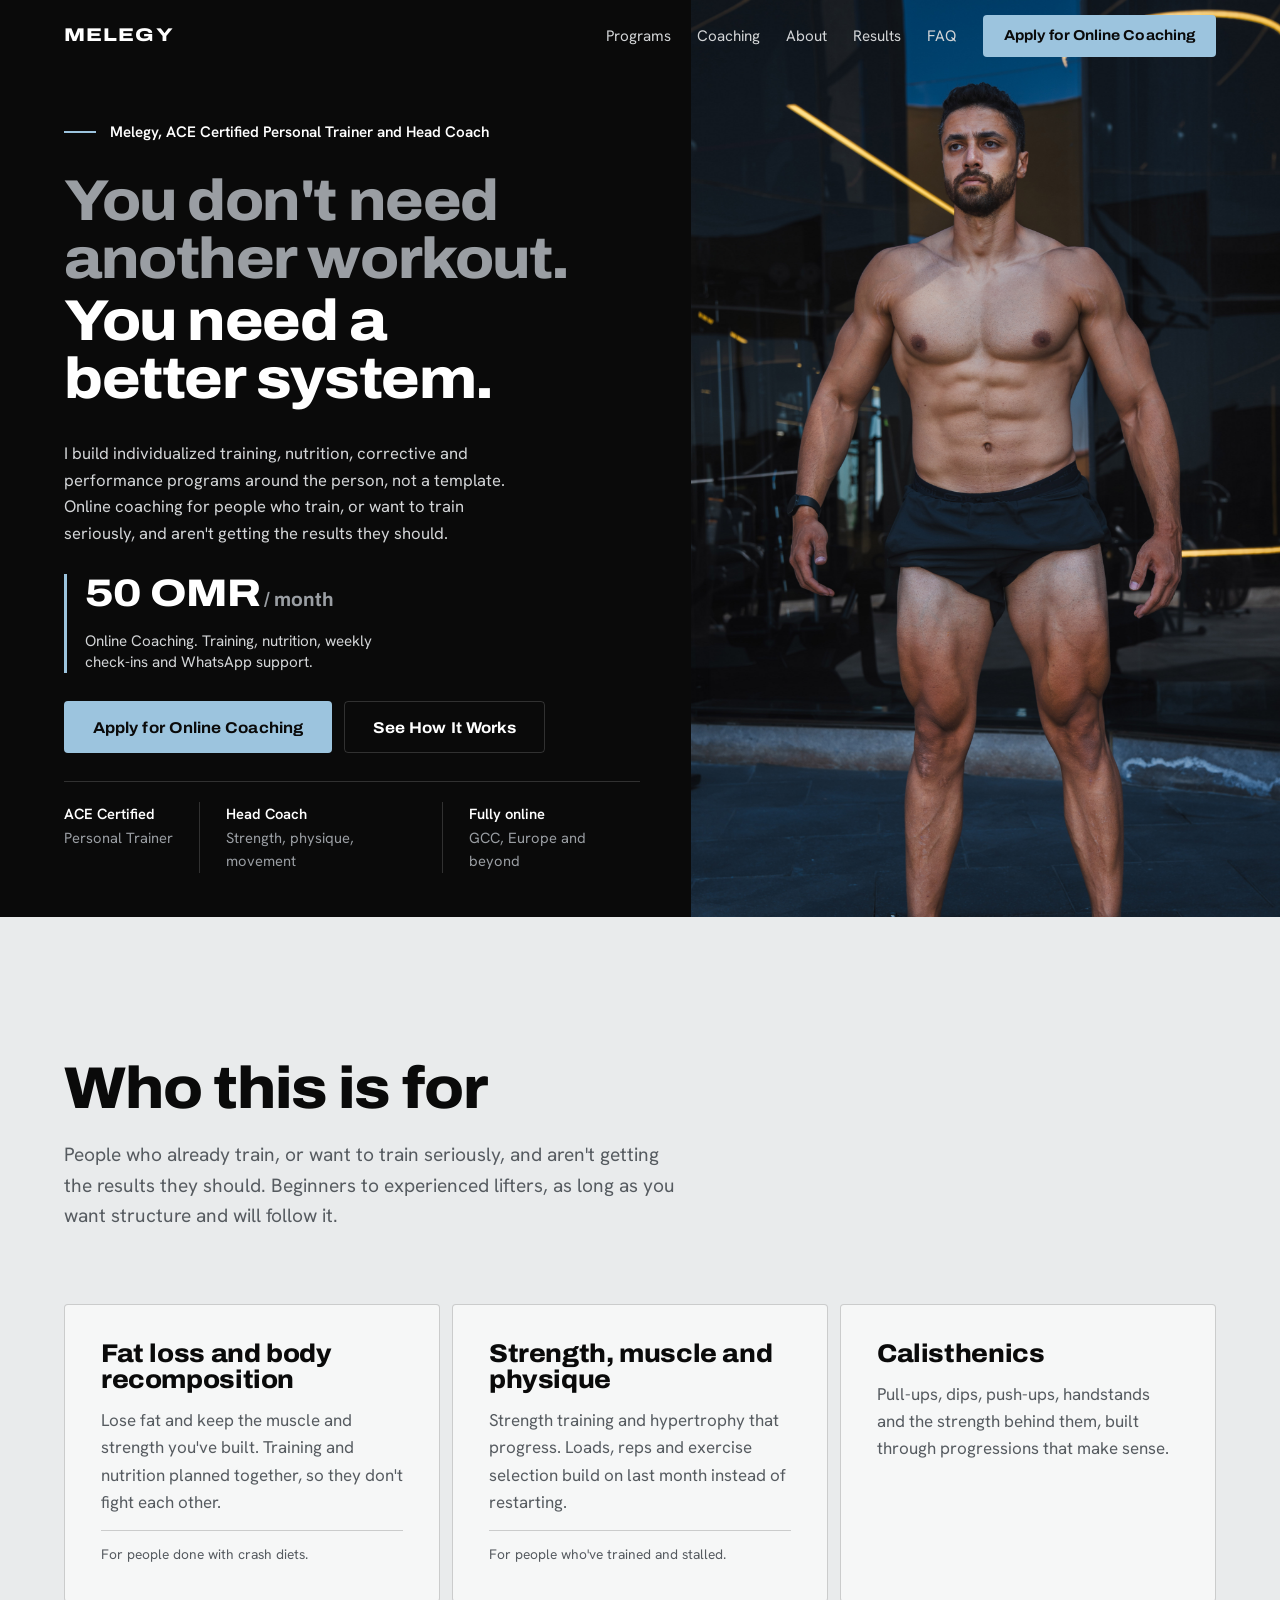
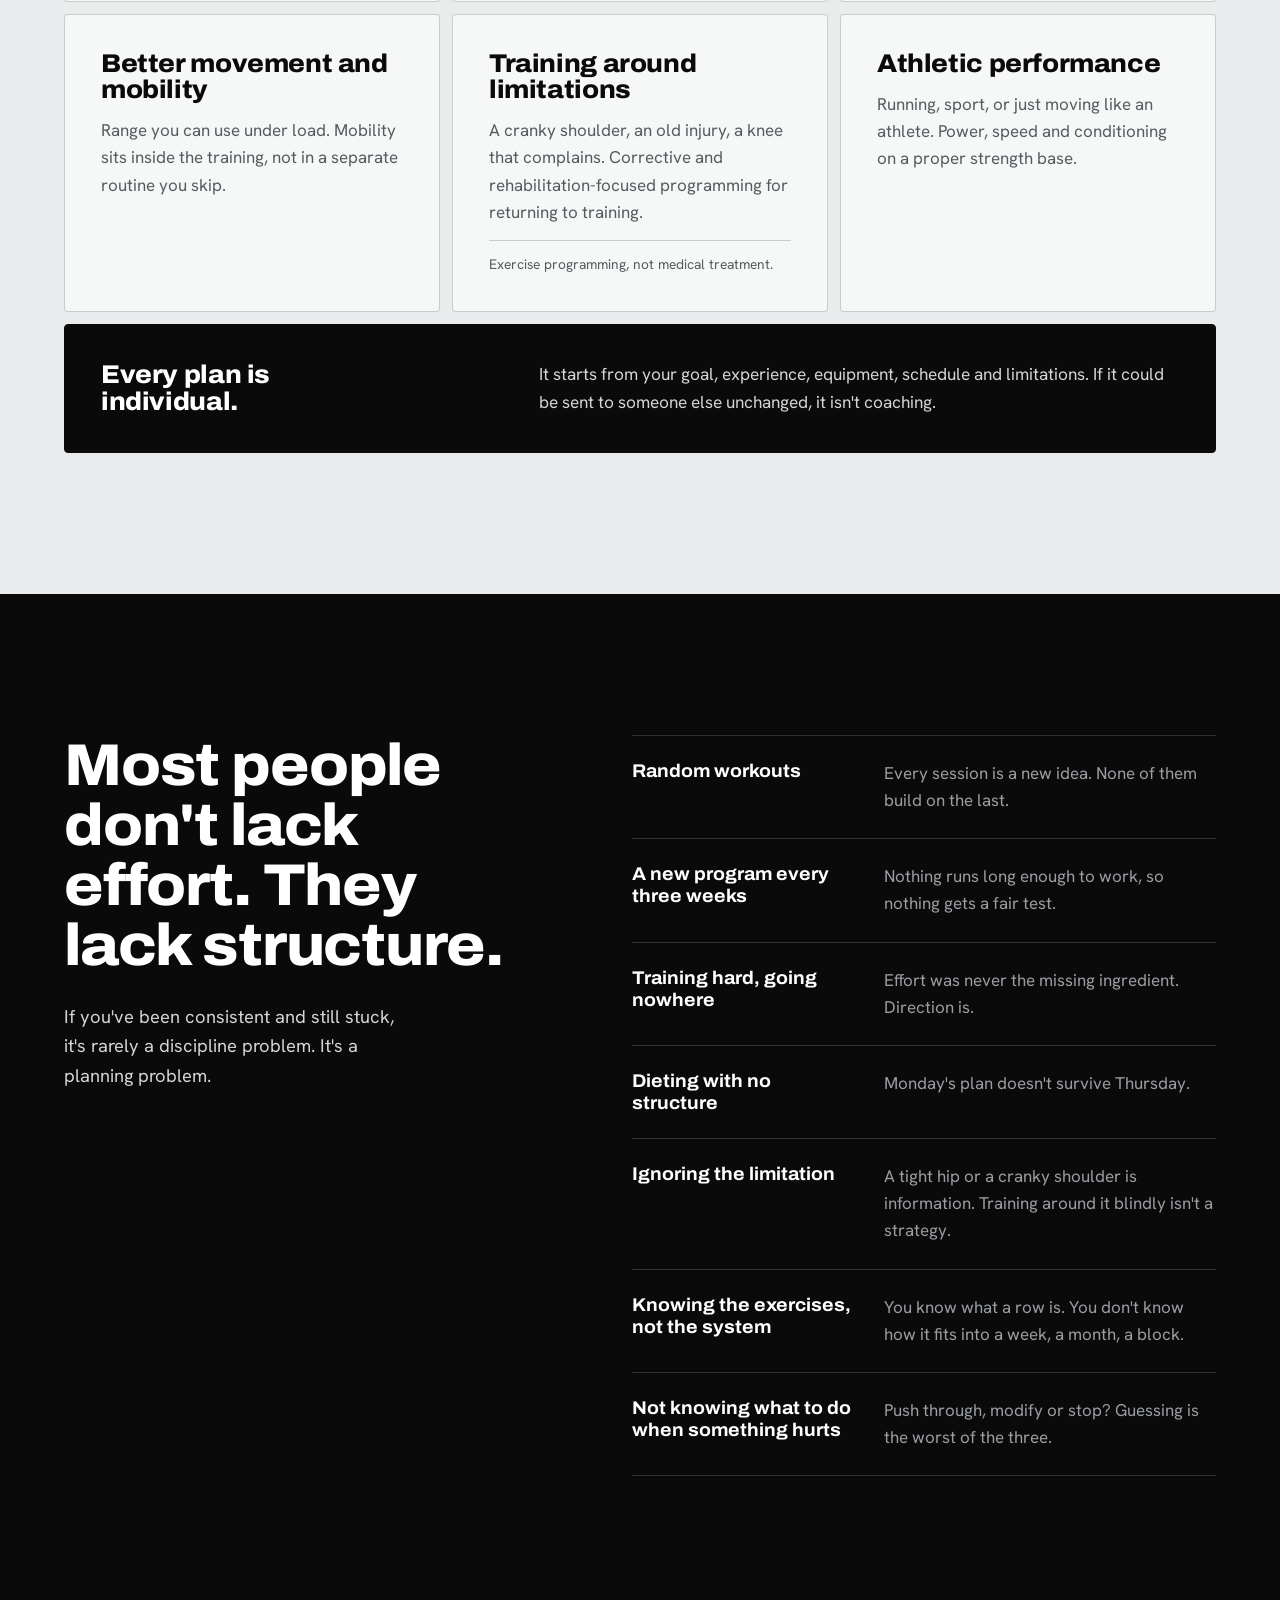
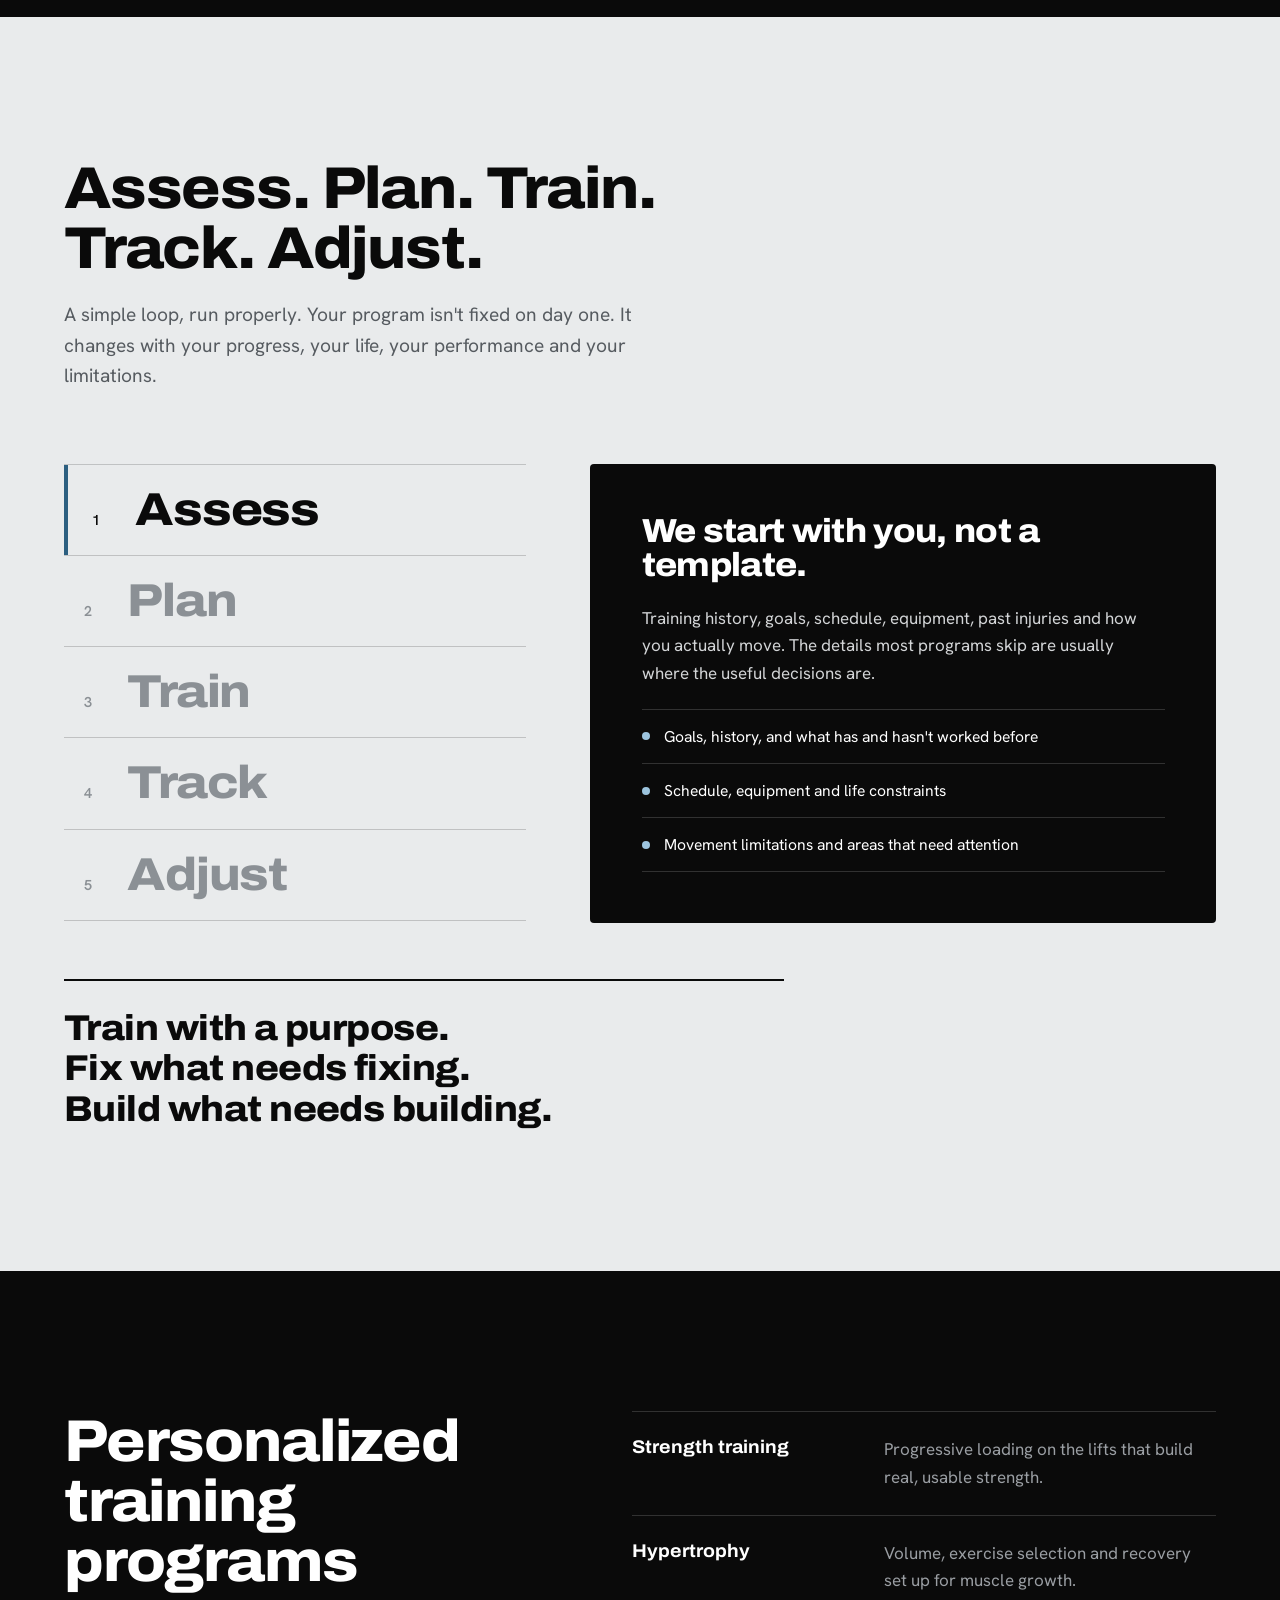
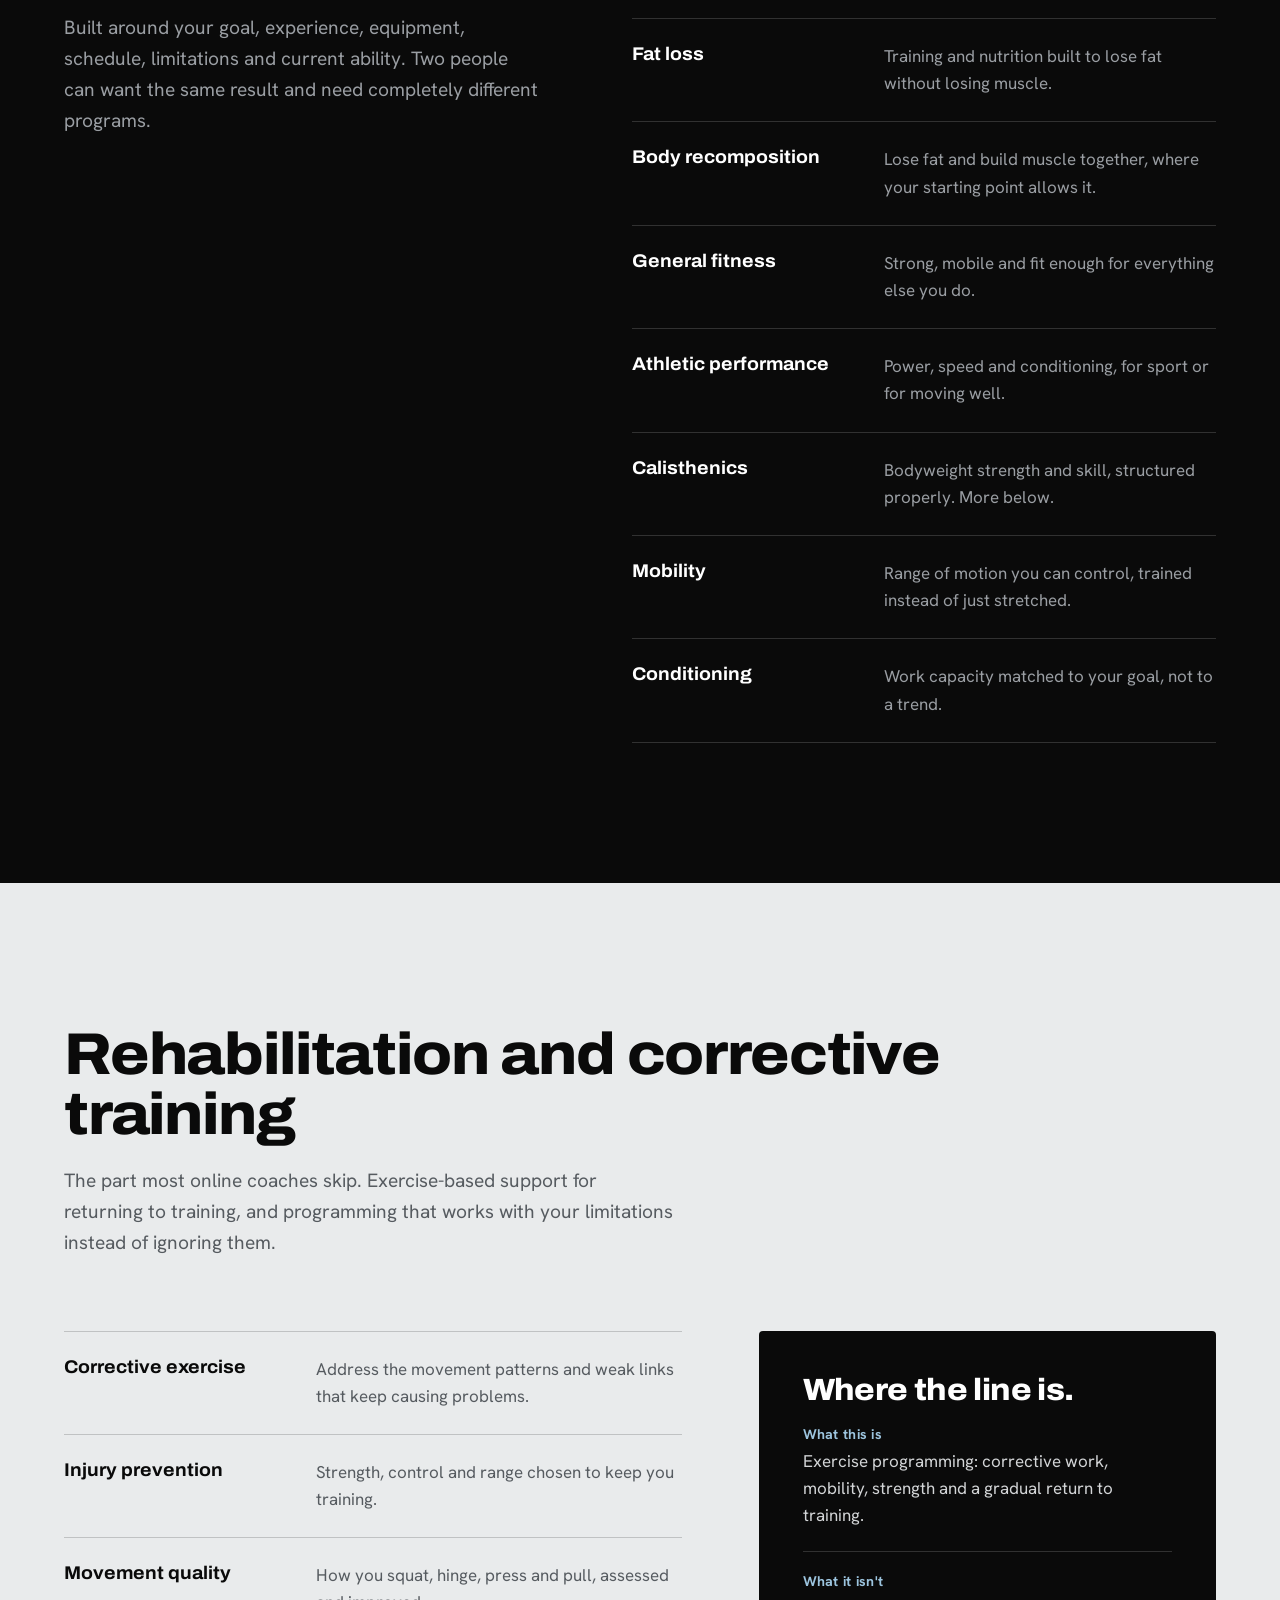
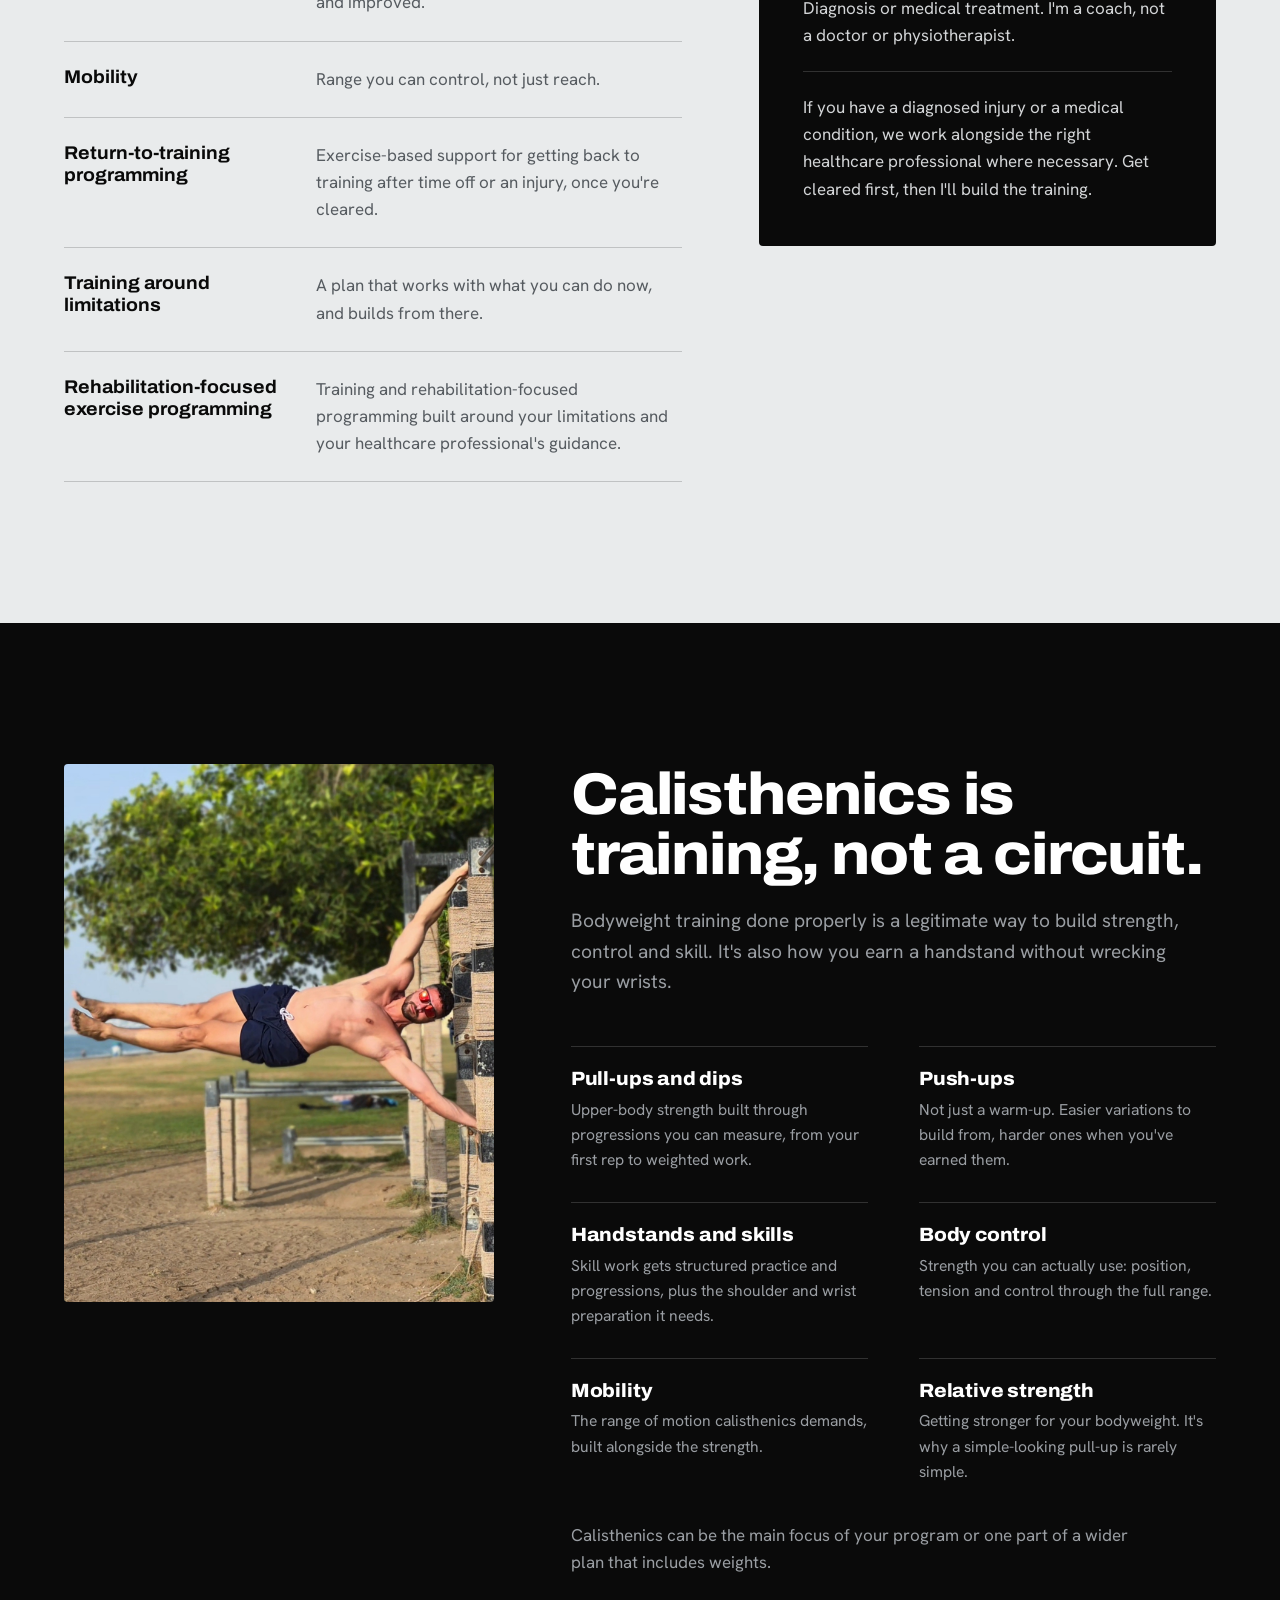
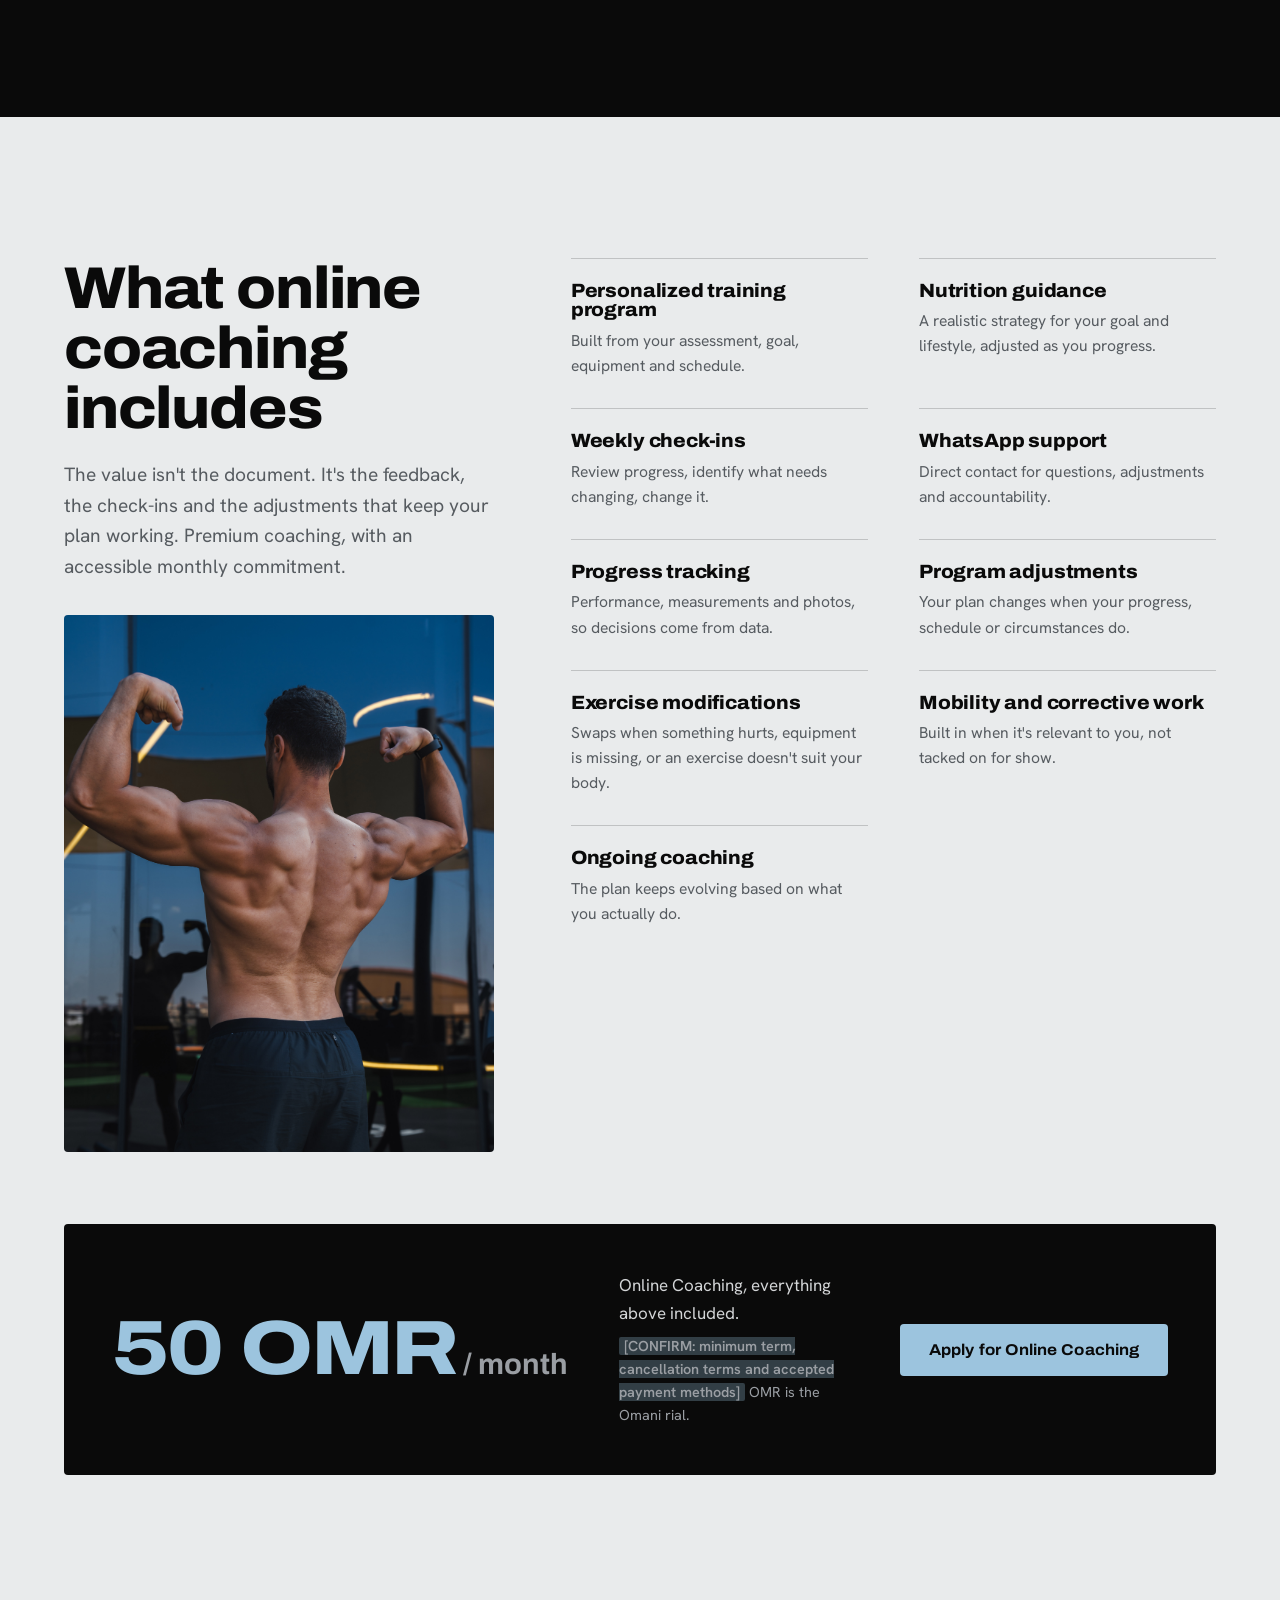
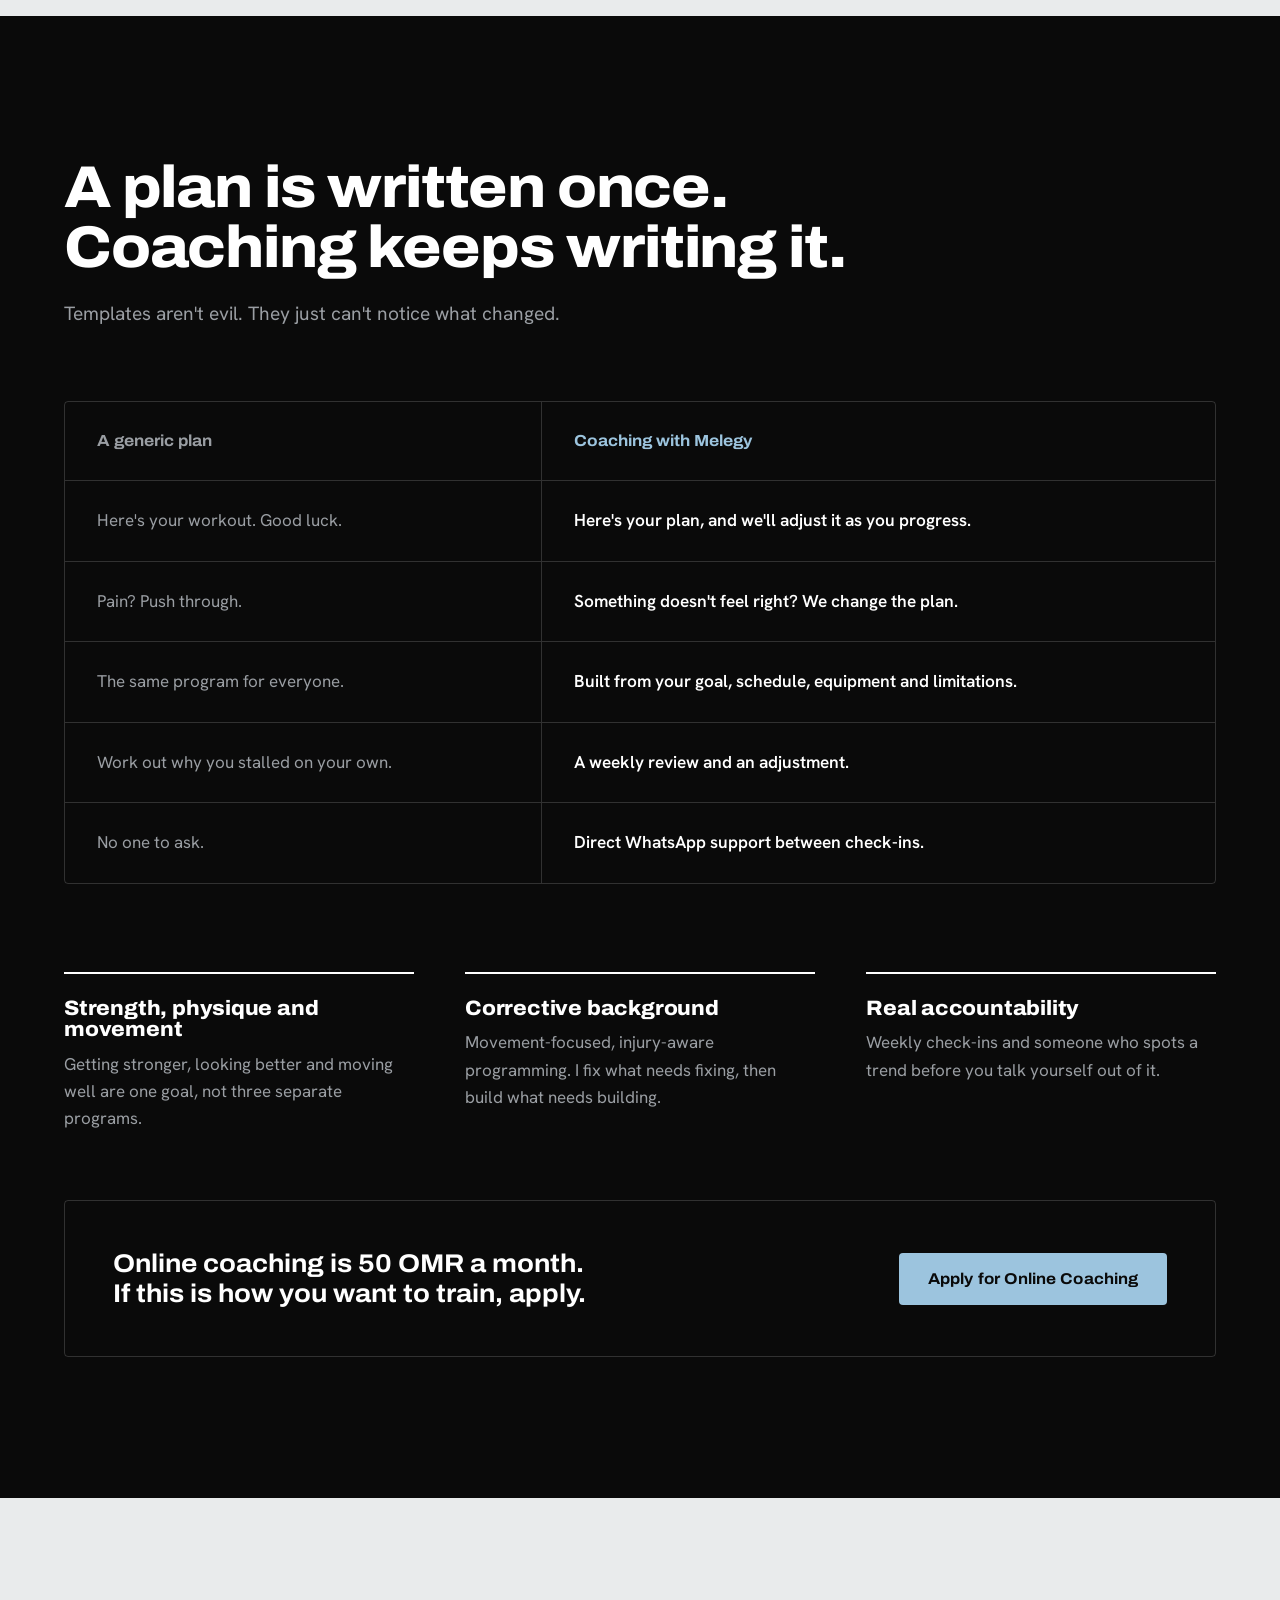
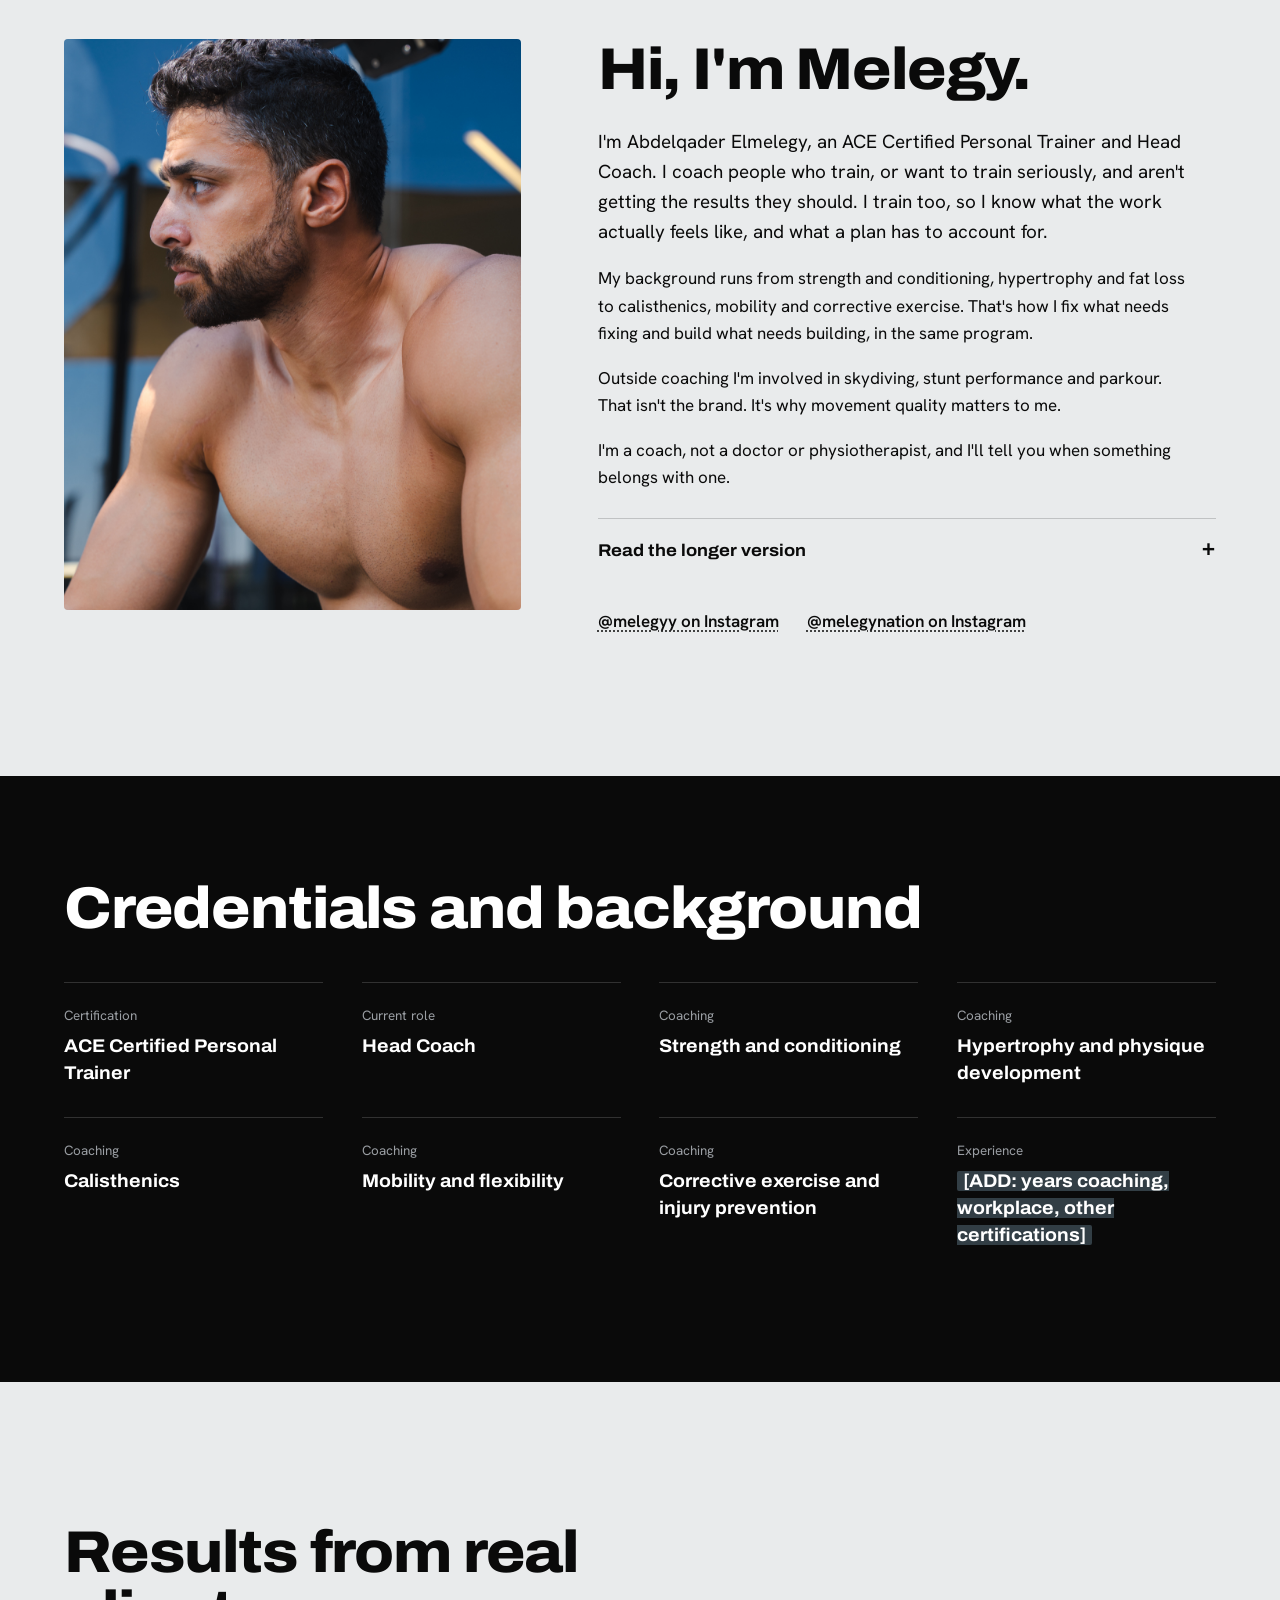
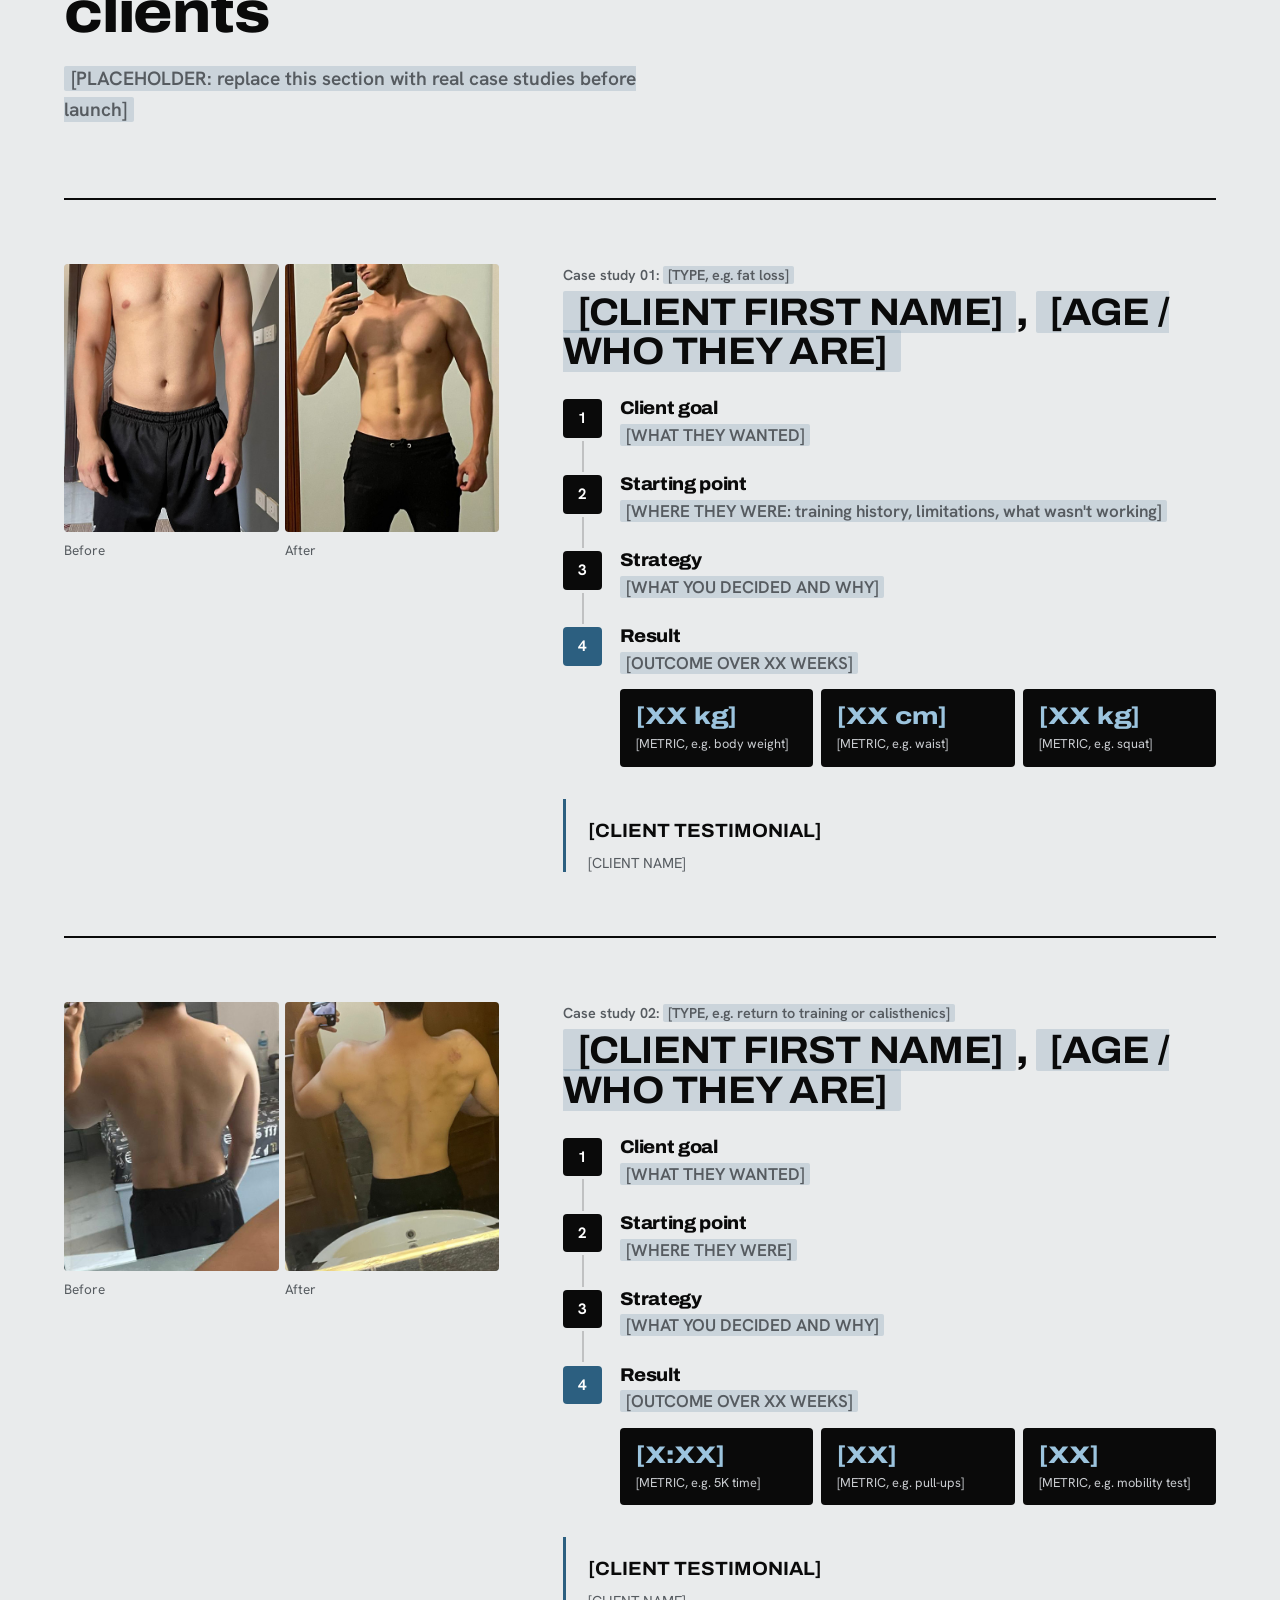
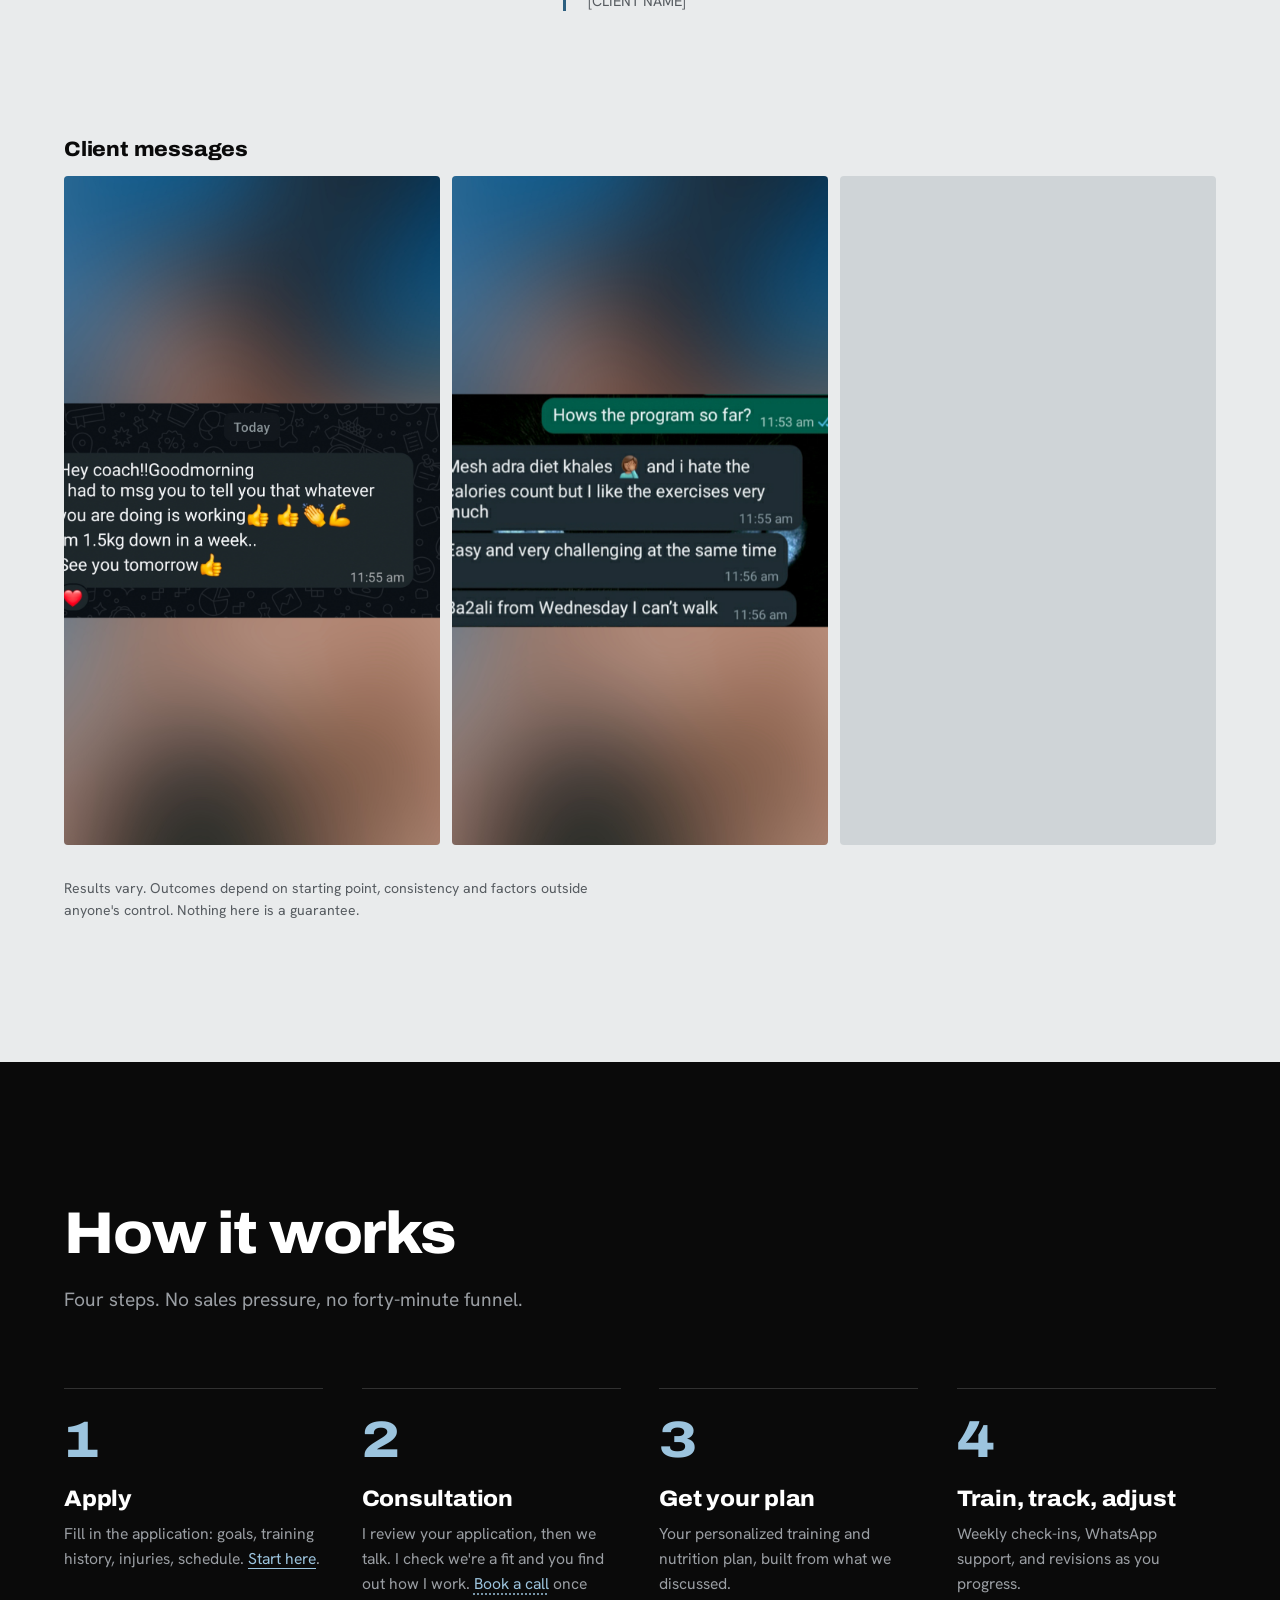
==== commit fc91b3f9: "Add files via upload" ====
--- a/index.html
+++ b/index.html
@@ -3,8 +3,8 @@
 <head>
 <meta charset="utf-8">
 <meta name="viewport" content="width=device-width, initial-scale=1, viewport-fit=cover">
-<title>Melegy | Online Fitness Coach: Personalized Training &amp; Nutrition</title>
-<meta name="description" content="Personalized online coaching from Melegy, ACE Certified Personal Trainer and Head Coach. Training, nutrition, weekly check-ins and WhatsApp support. $130/month.">
+<title>Melegy | Online Fitness Coach: Strength, Calisthenics &amp; Corrective</title>
+<meta name="description" content="Online personal trainer for the GCC and Europe. Personalized workout programs, calisthenics, corrective exercise and nutrition from Melegy, ACE Certified. 50 OMR/month.">
 <meta name="theme-color" content="#0A0A0A">
 
 <!-- LAUNCH: uncomment and fill these once you have your domain -->
@@ -18,16 +18,17 @@
 <link rel="manifest" href="site.webmanifest">
 <meta property="og:type" content="website">
 <meta property="og:site_name" content="Melegy">
-<meta property="og:title" content="Melegy | Personalized Online Coaching, $130/month">
-<meta property="og:description" content="Training and nutrition built around your actual life. Not a recycled program.">
+<meta property="og:title" content="Melegy | Online Fitness Coaching, 50 OMR/month">
+<meta property="og:description" content="You don't need another workout. You need a better system. Individualized training, nutrition, corrective and calisthenics coaching.">
 <meta name="twitter:card" content="summary_large_image">
 
 <link rel="preload" href="fonts/archivo-latin-wdth-wght.woff2" as="font" type="font/woff2" crossorigin>
 <link rel="preload" href="fonts/hanken-grotesk-latin-wght.woff2" as="font" type="font/woff2" crossorigin>
 <link rel="stylesheet" href="css/styles.css">
+<noscript><link rel="stylesheet" href="css/noscript.css"></noscript>
 
 <script type="application/ld+json">
-{"@context":"https://schema.org","@type":"Service","serviceType":"Online fitness coaching","name":"Personalized Online Coaching with Melegy","description":"Ongoing online coaching: personalized training, nutrition guidance, weekly check-ins, WhatsApp support, progress tracking and program adjustments.","provider":{"@type":"Person","name":"Abdelqader Elmelegy","alternateName":"Melegy","jobTitle":"Head Coach","knowsAbout":["Strength and conditioning","Corrective exercise","Injury prevention","Mobility training","Calisthenics","Body recomposition","Athletic performance"]},"areaServed":["United Arab Emirates","Saudi Arabia","Qatar","Kuwait","Bahrain","Oman","United Kingdom","Italy","Germany"],"offers":{"@type":"Offer","price":"130","priceCurrency":"USD","priceSpecification":{"@type":"UnitPriceSpecification","price":"130","priceCurrency":"USD","unitText":"MONTH"}}}
+{"@context":"https://schema.org","@type":"Service","serviceType":"Online fitness coaching","name":"Online Coaching with Melegy","description":"Individualized online coaching: personalized training, nutrition guidance, weekly check-ins and WhatsApp support, including calisthenics and corrective exercise.","provider":{"@type":"Person","name":"Abdelqader Elmelegy","alternateName":"Melegy","jobTitle":"Head Coach","knowsAbout":["Strength and conditioning","Hypertrophy","Calisthenics","Corrective exercise","Injury prevention","Mobility training","Body recomposition","Athletic performance"]},"areaServed":["United Arab Emirates","Saudi Arabia","Qatar","Kuwait","Bahrain","Oman","United Kingdom","Italy","Germany"],"offers":{"@type":"Offer","price":"50","priceCurrency":"OMR","priceSpecification":{"@type":"UnitPriceSpecification","price":"50","priceCurrency":"OMR","unitText":"MONTH"}}}
 </script>
 </head>
 
@@ -40,11 +41,12 @@
     <a class="brand" href="#top" aria-label="Melegy, back to top">MELEGY</a>
     <button class="burger" id="burger" aria-expanded="false" aria-controls="navlinks" aria-label="Open menu"><span></span><span></span><span></span></button>
     <nav class="nav__links" id="navlinks" aria-label="Main">
+      <a href="#programs">Programs</a>
       <a href="#coaching">Coaching</a>
+      <a href="#about">About</a>
       <a href="#results">Results</a>
-      <a href="#about">About</a>
       <a href="#faq">FAQ</a>
-      <a class="btn btn--primary" href="https://tally.so/r/Y5LRRN" target="_blank" rel="noopener noreferrer" data-link="application">Apply for Coaching</a>
+      <a class="btn btn--primary" href="#apply">Apply for Online Coaching</a>
     </nav>
   </div>
 </header>
@@ -54,70 +56,251 @@
 <!-- ============ 1. HERO ============ -->
 <section class="hero" id="top">
   <div class="hero__copy">
-    <p class="hero__eyebrow">Personalized online coaching</p>
+    <p class="hero__eyebrow">Melegy, ACE Certified Personal Trainer and Head Coach</p>
     <h1>
-      <span class="line"><span>Training and nutrition built around your actual life.</span></span>
-      <span class="line"><span>Not a recycled program.</span></span>
+      <span class="line"><span>You don't need another workout.</span></span>
+      <span class="line"><span>You need a better system.</span></span>
     </h1>
-    <p class="hero__sub">Not a PDF you'll forget about in three weeks. And definitely not chicken and rice seven times a day, because apparently that's the law.</p>
-    <p class="offer"><span class="offer__price">$130<small> / month</small></span><span class="offer__what">Online coaching, everything included</span></p>
+    <p class="hero__sub">I build individualized training, nutrition, corrective and performance programs around the person, not a template. Online coaching for people who train, or want to train seriously, and aren't getting the results they should.</p>
+    <p class="offer"><span class="offer__price">50 OMR<small> / month</small></span><span class="offer__what">Online Coaching. Training, nutrition, weekly check-ins and WhatsApp support.</span></p>
     <div class="btn-row">
-      <a class="btn btn--primary" href="https://tally.so/r/Y5LRRN" target="_blank" rel="noopener noreferrer" data-link="application">Apply for Coaching</a>
-      <!-- Shows "Book a Call" once LINKS.calendly is set; until then it falls back to "See How It Works" -->
-      <a class="btn btn--ghost" href="#how" data-link="calendly" data-unset-href="#how" data-unset-text="See How It Works">Book a Call</a>
+      <a class="btn btn--primary" href="#apply">Apply for Online Coaching</a>
+      <a class="btn btn--ghost" href="#approach">See How It Works</a>
     </div>
     <ul class="hero__facts" aria-label="Credentials">
-      <li><b>18 years</b>of training</li>
       <li><b>ACE Certified</b>Personal Trainer</li>
-      <li><b>Head Coach</b>Fully online</li>
+      <li><b>Head Coach</b>Strength, physique, movement</li>
+      <li><b>Fully online</b>GCC, Europe and beyond</li>
     </ul>
   </div>
   <div class="hero__media">
     <!-- PHOTO 1 — HERO
          File: images/hero.jpg  |  Tall crop (4:5 or taller), ~1600x2000, under 300 KB
-         The file in images/ is a labelled placeholder: overwrite it with your photo (same filename).
-         Update the alt text to describe the photo. -->
+         You coaching or training, real gym, natural light. The file in images/ is a labelled placeholder: overwrite it with your photo (same filename). Update the alt text to describe the photo. -->
     <figure class="photo">
       <img src="images/hero.jpg" alt="Melegy, ACE Certified Personal Trainer and Head Coach, coaching in the gym" width="1600" height="2000" fetchpriority="high" decoding="async">
     </figure>
   </div>
 </section>
 
-<!-- ============ 2. WHO THIS IS FOR ============ -->
+<!-- ============ 2. WHO I HELP ============ -->
 <section class="sec sec--light" id="who" aria-labelledby="who-h">
   <div class="wrap">
     <div class="sec-head">
       <h2 class="h2" id="who-h">Who this is for</h2>
+      <p class="lead muted">People who already train, or want to train seriously, and aren't getting the results they should. Beginners to experienced lifters, as long as you want structure and will follow it.</p>
     </div>
     <div class="bento">
       <article class="card">
-        <h3>Fat Loss &amp; Body Recomposition</h3>
-        <p>Lose fat without turning your entire life into a punishment.</p>
+        <h3>Fat loss and body recomposition</h3>
+        <p>Lose fat and keep the muscle and strength you've built. Training and nutrition planned together, so they don't fight each other.</p>
+        <p class="note">For people done with crash diets.</p>
       </article>
       <article class="card">
-        <h3>Muscle &amp; Strength</h3>
-        <p>Build muscle and strength with a real progression plan, not random exercises because they looked good on Instagram.</p>
+        <h3>Strength, muscle and physique</h3>
+        <p>Strength training and hypertrophy that progress. Loads, reps and exercise selection build on last month instead of restarting.</p>
+        <p class="note">For people who've trained and stalled.</p>
       </article>
       <article class="card">
-        <h3>Athletic Performance</h3>
-        <p>Get stronger, move better, improve conditioning and build a body that can actually do things.</p>
+        <h3>Calisthenics</h3>
+        <p>Pull-ups, dips, push-ups, handstands and the strength behind them, built through progressions that make sense.</p>
       </article>
       <article class="card">
-        <h3>Better Training</h3>
-        <p>You already train, but something isn't clicking. Maybe too much, maybe too little, maybe plenty of effort and very little progress.</p>
+        <h3>Better movement and mobility</h3>
+        <p>Range you can use under load. Mobility sits inside the training, not in a separate routine you skip.</p>
       </article>
-    </div>
-  </div>
-</section>
-
-<!-- ============ 3. WHAT YOU GET ============ -->
-<section class="sec sec--dark" id="coaching" aria-labelledby="inc-h">
+      <article class="card">
+        <h3>Training around limitations</h3>
+        <p>A cranky shoulder, an old injury, a knee that complains. Corrective and rehabilitation-focused programming for returning to training.</p>
+        <p class="note">Exercise programming, not medical treatment.</p>
+      </article>
+      <article class="card">
+        <h3>Athletic performance</h3>
+        <p>Running, sport, or just moving like an athlete. Power, speed and conditioning on a proper strength base.</p>
+      </article>
+      <article class="card card--wide">
+        <h3>Every plan is individual.</h3>
+        <p>It starts from your goal, experience, equipment, schedule and limitations. If it could be sent to someone else unchanged, it isn't coaching.</p>
+      </article>
+    </div>
+  </div>
+</section>
+
+<!-- ============ 3. THE PROBLEM ============ -->
+<section class="sec sec--dark" id="problem" aria-labelledby="problem-h">
+  <div class="wrap problem">
+    <div class="problem__left">
+      <h2 class="h2" id="problem-h">Most people don't lack effort. They lack structure.</h2>
+      <p class="problem__close">If you've been consistent and still stuck, it's rarely a discipline problem. It's a planning problem.</p>
+    </div>
+    <ul class="rows">
+      <li><b>Random workouts</b><span>Every session is a new idea. None of them build on the last.</span></li>
+      <li><b>A new program every three weeks</b><span>Nothing runs long enough to work, so nothing gets a fair test.</span></li>
+      <li><b>Training hard, going nowhere</b><span>Effort was never the missing ingredient. Direction is.</span></li>
+      <li><b>Dieting with no structure</b><span>Monday's plan doesn't survive Thursday.</span></li>
+      <li><b>Ignoring the limitation</b><span>A tight hip or a cranky shoulder is information. Training around it blindly isn't a strategy.</span></li>
+      <li><b>Knowing the exercises, not the system</b><span>You know what a row is. You don't know how it fits into a week, a month, a block.</span></li>
+      <li><b>Not knowing what to do when something hurts</b><span>Push through, modify or stop? Guessing is the worst of the three.</span></li>
+    </ul>
+  </div>
+</section>
+
+<!-- ============ 4. MY APPROACH ============ -->
+<section class="sec sec--light" id="approach" aria-labelledby="approach-h">
+  <div class="wrap">
+    <div class="sec-head">
+      <h2 class="h2" id="approach-h">Assess. Plan. Train. Track. Adjust.</h2>
+      <p class="lead muted">A simple loop, run properly. Your program isn't fixed on day one. It changes with your progress, your life, your performance and your limitations.</p>
+    </div>
+
+    <div class="approach">
+      <div class="tabs" role="tablist" aria-label="Coaching process" aria-orientation="vertical">
+        <button class="tab" role="tab" id="tab-1" aria-controls="panel-1" aria-selected="true"><small>1</small>Assess</button>
+        <button class="tab" role="tab" id="tab-2" aria-controls="panel-2" aria-selected="false" tabindex="-1"><small>2</small>Plan</button>
+        <button class="tab" role="tab" id="tab-3" aria-controls="panel-3" aria-selected="false" tabindex="-1"><small>3</small>Train</button>
+        <button class="tab" role="tab" id="tab-4" aria-controls="panel-4" aria-selected="false" tabindex="-1"><small>4</small>Track</button>
+        <button class="tab" role="tab" id="tab-5" aria-controls="panel-5" aria-selected="false" tabindex="-1"><small>5</small>Adjust</button>
+      </div>
+
+      <div class="panels">
+        <div class="tabpanel" role="tabpanel" id="panel-1" aria-labelledby="tab-1">
+          <h3>We start with you, not a template.</h3>
+          <p>Training history, goals, schedule, equipment, past injuries and how you actually move. The details most programs skip are usually where the useful decisions are.</p>
+          <ul>
+            <li>Goals, history, and what has and hasn't worked before</li>
+            <li>Schedule, equipment and life constraints</li>
+            <li>Movement limitations and areas that need attention</li>
+          </ul>
+        </div>
+        <div class="tabpanel" role="tabpanel" id="panel-2" aria-labelledby="tab-2" hidden>
+          <h3>A plan with reasons behind it.</h3>
+          <p>Training and nutrition built from the assessment: exercise selection, weekly structure and targets that fit your level and your life. Mobility or corrective work goes in where it makes sense.</p>
+          <ul>
+            <li>Training structured around your real week, not an ideal one</li>
+            <li>Nutrition guidance you can actually follow</li>
+            <li>Mobility and corrective work when relevant</li>
+          </ul>
+        </div>
+        <div class="tabpanel" role="tabpanel" id="panel-3" aria-labelledby="tab-3" hidden>
+          <h3>You train. The plan does the thinking.</h3>
+          <p>Every session has a purpose: what to do, how hard, and why. No improvising, and no "just go by feel" for people who haven't learned what that feels like yet.</p>
+          <ul>
+            <li>Clear sessions with progression built in</li>
+            <li>Exercise modifications when something doesn't suit you</li>
+            <li>WhatsApp support when a question can't wait</li>
+          </ul>
+        </div>
+        <div class="tabpanel" role="tabpanel" id="panel-4" aria-labelledby="tab-4" hidden>
+          <h3>Data over memory.</h3>
+          <p>Training numbers, body measurements, photos, energy and adherence. Memory is optimistic and mirrors are inconsistent. Numbers are neither.</p>
+          <ul>
+            <li>Strength and performance trends</li>
+            <li>Body measurements and progress photos</li>
+            <li>How training and life are actually going</li>
+          </ul>
+        </div>
+        <div class="tabpanel" role="tabpanel" id="panel-5" aria-labelledby="tab-5" hidden>
+          <h3>Weekly decisions, not guesswork.</h3>
+          <p>Check-ins turn tracking into changes. Lift stalled? We swap something. Travel week? We adapt. Something hurts? We modify it instead of hoping. Then the loop starts again with better information.</p>
+          <ul>
+            <li>Weekly review of training, nutrition and progress</li>
+            <li>Revisions when they're needed, not on a timer</li>
+            <li>Back to the assessment, with more to go on</li>
+          </ul>
+        </div>
+      </div>
+    </div>
+    <p class="philosophy"><span>Train with a purpose.</span><span>Fix what needs fixing.</span><span>Build what needs building.</span></p>
+  </div>
+</section>
+
+<!-- ============ 5. TRAINING PROGRAMS ============ -->
+<!-- BUSINESS QUESTION (not shown on the page): are standalone programs sold without coaching?
+     If yes, add the price and a link here. Right now this section describes what your programs cover. -->
+<section class="sec sec--dark" id="programs" aria-labelledby="programs-h">
+  <div class="wrap split">
+    <div class="split__l">
+      <h2 class="h2" id="programs-h">Personalized training programs</h2>
+      <p class="lead muted">Built around your goal, experience, equipment, schedule, limitations and current ability. Two people can want the same result and need completely different programs.</p>
+    </div>
+    <ul class="rows">
+      <li><b>Strength training</b><span>Progressive loading on the lifts that build real, usable strength.</span></li>
+      <li><b>Hypertrophy</b><span>Volume, exercise selection and recovery set up for muscle growth.</span></li>
+      <li><b>Fat loss</b><span>Training and nutrition built to lose fat without losing muscle.</span></li>
+      <li><b>Body recomposition</b><span>Lose fat and build muscle together, where your starting point allows it.</span></li>
+      <li><b>General fitness</b><span>Strong, mobile and fit enough for everything else you do.</span></li>
+      <li><b>Athletic performance</b><span>Power, speed and conditioning, for sport or for moving well.</span></li>
+      <li><b>Calisthenics</b><span>Bodyweight strength and skill, structured properly. More below.</span></li>
+      <li><b>Mobility</b><span>Range of motion you can control, trained instead of just stretched.</span></li>
+      <li><b>Conditioning</b><span>Work capacity matched to your goal, not to a trend.</span></li>
+    </ul>
+  </div>
+</section>
+
+<!-- ============ 6. REHABILITATION & CORRECTIVE TRAINING ============ -->
+<section class="sec sec--light" id="rehab" aria-labelledby="rehab-h">
+  <div class="wrap">
+    <div class="sec-head">
+      <h2 class="h2 h2--wide" id="rehab-h">Rehabilitation and corrective training</h2>
+      <p class="lead muted">The part most online coaches skip. Exercise-based support for returning to training, and programming that works with your limitations instead of ignoring them.</p>
+    </div>
+    <div class="rehab">
+      <ul class="rows">
+        <li><b>Corrective exercise</b><span>Address the movement patterns and weak links that keep causing problems.</span></li>
+        <li><b>Injury prevention</b><span>Strength, control and range chosen to keep you training.</span></li>
+        <li><b>Movement quality</b><span>How you squat, hinge, press and pull, assessed and improved.</span></li>
+        <li><b>Mobility</b><span>Range you can control, not just reach.</span></li>
+        <li><b>Return-to-training programming</b><span>Exercise-based support for getting back to training after time off or an injury, once you're cleared.</span></li>
+        <li><b>Training around limitations</b><span>A plan that works with what you can do now, and builds from there.</span></li>
+        <li><b>Rehabilitation-focused exercise programming</b><span>Training and rehabilitation-focused programming built around your limitations and your healthcare professional's guidance.</span></li>
+      </ul>
+      <aside class="scope" aria-label="Scope of rehabilitation and corrective coaching">
+        <h3>Where the line is.</h3>
+        <div><h4>What this is</h4><p>Exercise programming: corrective work, mobility, strength and a gradual return to training.</p></div>
+        <hr>
+        <div><h4>What it isn't</h4><p>Diagnosis or medical treatment. I'm a coach, not a doctor or physiotherapist.</p></div>
+        <hr>
+        <p>If you have a diagnosed injury or a medical condition, we work alongside the right healthcare professional where necessary. Get cleared first, then I'll build the training.</p>
+      </aside>
+    </div>
+  </div>
+</section>
+
+<!-- ============ 7. CALISTHENICS ============ -->
+<section class="sec sec--dark" id="calisthenics" aria-labelledby="cali-h">
+  <div class="wrap cali">
+    <div class="cali__media">
+      <!-- PHOTO 3 — ATHLETIC / CALISTHENICS
+           File: images/athletic.jpg  |  4:5, ~1600x2000
+           You doing a calisthenics skill (handstand, pull-up, dip) or another athletic movement. One strong image. -->
+      <figure class="photo r-45">
+        <img src="images/athletic.jpg" alt="Melegy performing a calisthenics skill" width="1600" height="2000" loading="lazy" decoding="async">
+      </figure>
+    </div>
+    <div>
+      <h2 class="h2 h2--wide" id="cali-h">Calisthenics is training, not a circuit.</h2>
+      <p class="lead muted">Bodyweight training done properly is a legitimate way to build strength, control and skill. It's also how you earn a handstand without wrecking your wrists.</p>
+      <ul class="ggrid">
+        <li><h3>Pull-ups and dips</h3><p>Upper-body strength built through progressions you can measure, from your first rep to weighted work.</p></li>
+        <li><h3>Push-ups</h3><p>Not just a warm-up. Easier variations to build from, harder ones when you've earned them.</p></li>
+        <li><h3>Handstands and skills</h3><p>Skill work gets structured practice and progressions, plus the shoulder and wrist preparation it needs.</p></li>
+        <li><h3>Body control</h3><p>Strength you can actually use: position, tension and control through the full range.</p></li>
+        <li><h3>Mobility</h3><p>The range of motion calisthenics demands, built alongside the strength.</p></li>
+        <li><h3>Relative strength</h3><p>Getting stronger for your bodyweight. It's why a simple-looking pull-up is rarely simple.</p></li>
+      </ul>
+      <p class="cali__note">Calisthenics can be the main focus of your program or one part of a wider plan that includes weights.</p>
+    </div>
+  </div>
+</section>
+
+<!-- ============ 8. WHAT ONLINE COACHING INCLUDES ============ -->
+<section class="sec sec--light" id="coaching" aria-labelledby="inc-h">
   <div class="wrap">
     <div class="inc">
       <div class="inc__left">
         <div>
-          <h2 class="h2" id="inc-h">What you get</h2>
-          <p class="lead muted">More than a workout plan. You get ongoing coaching, adjustments and accountability.</p>
+          <h2 class="h2" id="inc-h">What online coaching includes</h2>
+          <p class="lead muted">The value isn't the document. It's the feedback, the check-ins and the adjustments that keep your plan working. Premium coaching, with an accessible monthly commitment.</p>
         </div>
         <!-- PHOTO 7 — COACHING
              File: images/coaching.jpg  |  4:5, ~1600x2000
@@ -128,89 +311,65 @@
       </div>
 
       <ul class="ggrid">
-        <li>
-          <h3>Personalized Training</h3>
-          <p>Your program starts from your goal, training history, schedule, equipment and limitations. Gym, home, minimal equipment, calisthenics, strength, fat loss, muscle gain, conditioning: the method depends on the goal.</p>
-          <details class="mini">
-            <summary>What's included</summary>
-            <ul>
-              <li>Exercise selection based on your goal and level</li>
-              <li>Sets, reps, rest and progression clearly defined</li>
-              <li>Fitted to your weekly schedule</li>
-              <li>Exercise substitutions when necessary</li>
-              <li>Cardio and conditioning when they serve the goal</li>
-              <li>Mobility and corrective work where appropriate</li>
-            </ul>
-            <p class="mini__close muted">Every exercise has a reason. If I can't explain why it's in your program, it shouldn't be.</p>
-          </details>
-        </li>
-        <li>
-          <h3>Nutrition Guidance</h3>
-          <p>Nutrition you can live with. You get targets, structure, food options and adjustments based on your preferences and what you can realistically maintain. No crash diets. No pretending you'll suddenly enjoy eating the same six foods forever.</p>
-          <details class="mini">
-            <summary>What's included</summary>
-            <ul>
-              <li>Nutrition targets and meal structure</li>
-              <li>Food options based on your preferences and schedule</li>
-              <li>Adjustments for dislikes and dietary restrictions</li>
-              <li>Supplement guidance when appropriate</li>
-            </ul>
-          </details>
-        </li>
-        <li><h3>Weekly Check-Ins</h3><p>We look at what actually happened that week. Progress, performance, recovery, adherence and problems, then decide what needs changing.</p></li>
-        <li><h3>WhatsApp Support</h3><p>You can ask questions when something comes up instead of waiting for your next check-in.</p></li>
-        <li><h3>Progress Tracking</h3><p>We track the information that helps us make better decisions, rather than obsessing over random numbers.</p></li>
-        <li><h3>Program Adjustments</h3><p>Your plan isn't carved into stone. If your schedule changes, progress stalls, or an exercise isn't working, we adjust it.</p></li>
+        <li><h3>Personalized training program</h3><p>Built from your assessment, goal, equipment and schedule.</p></li>
+        <li><h3>Nutrition guidance</h3><p>A realistic strategy for your goal and lifestyle, adjusted as you progress.</p></li>
+        <li><h3>Weekly check-ins</h3><p>Review progress, identify what needs changing, change it.</p></li>
+        <li><h3>WhatsApp support</h3><p>Direct contact for questions, adjustments and accountability.</p></li>
+        <li><h3>Progress tracking</h3><p>Performance, measurements and photos, so decisions come from data.</p></li>
+        <li><h3>Program adjustments</h3><p>Your plan changes when your progress, schedule or circumstances do.</p></li>
+        <li><h3>Exercise modifications</h3><p>Swaps when something hurts, equipment is missing, or an exercise doesn't suit your body.</p></li>
+        <li><h3>Mobility and corrective work</h3><p>Built in when it's relevant to you, not tacked on for show.</p></li>
+        <li><h3>Ongoing coaching</h3><p>The plan keeps evolving based on what you actually do.</p></li>
       </ul>
     </div>
 
     <div class="pricebox">
-      <p class="pricebox__n">$130<small> / month</small></p>
-      <p class="pricebox__t"><b>Online coaching</b><span>Everything above is included.</span></p>
-      <a class="btn btn--primary" href="https://tally.so/r/Y5LRRN" target="_blank" rel="noopener noreferrer" data-link="application">Apply for Coaching</a>
-    </div>
-  </div>
-</section>
-
-<!-- ============ 4. RESULTS ============
-     Before/after photos and screenshots only. Overwrite the files in images/ with your real photos (same filenames).
-     Get written permission before publishing any client photo or message.
-     PHOTO 4 — CLIENT TRANSFORMATION: client-01-before/after.jpg, client-02-before/after.jpg (4:5, same pose/light/distance)
-     PHOTO 5 — CLIENT SCREENSHOTS: screenshot-01..03.jpg (9:16 phone screenshots) -->
-<section class="sec sec--light" id="results" aria-labelledby="results-h">
-  <div class="wrap">
-    <div class="results__head">
-      <h2 class="h2" id="results-h">Results from real clients</h2>
-      <p class="lead muted">Different people. Different goals. Different starting points. There isn't one formula that works for everyone. These are examples of what happened when the training was fitted to the person instead of forcing the person into the program.</p>
-    </div>
-
-    <div class="proof-grid proof-grid--2">
-      <div class="ba-block">
-        <div class="ba">
-          <figure><div class="photo r-45"><img src="images/client-01-before.jpg" alt="Client 1 before coaching" width="1200" height="1500" loading="lazy" decoding="async"></div><figcaption>Before</figcaption></figure>
-          <figure><div class="photo r-45"><img src="images/client-01-after.jpg" alt="Client 1 after coaching" width="1200" height="1500" loading="lazy" decoding="async"></div><figcaption>After</figcaption></figure>
-        </div>
-      </div>
-      <div class="ba-block">
-        <div class="ba">
-          <figure><div class="photo r-45"><img src="images/client-02-before.jpg" alt="Client 2 before coaching" width="1200" height="1500" loading="lazy" decoding="async"></div><figcaption>Before</figcaption></figure>
-          <figure><div class="photo r-45"><img src="images/client-02-after.jpg" alt="Client 2 after coaching" width="1200" height="1500" loading="lazy" decoding="async"></div><figcaption>After</figcaption></figure>
-        </div>
-      </div>
-    </div>
-
-    <div class="shots proof-row">
-      <div class="photo r-916"><img src="images/screenshot-01.jpg" alt="Screenshot of a client message" width="900" height="1600" loading="lazy" decoding="async"></div>
-      <div class="photo r-916"><img src="images/screenshot-02.jpg" alt="Screenshot of a client message" width="900" height="1600" loading="lazy" decoding="async"></div>
-      <div class="photo r-916"><img src="images/screenshot-03.jpg" alt="Screenshot of a client message" width="900" height="1600" loading="lazy" decoding="async"></div>
-    </div>
-
-    <p class="fine">Results vary. Outcomes depend on starting point, consistency and factors outside anyone's control.</p>
-  </div>
-</section>
-
-<!-- ============ 5. ABOUT MELEGY ============ -->
-<section class="sec sec--dark" id="about" aria-labelledby="about-h">
+      <p class="pricebox__n">50 OMR<small> / month</small></p>
+      <div>
+        <p>Online Coaching, everything above included.</p>
+        <p><span class="tk">[CONFIRM: minimum term, cancellation terms and accepted payment methods]</span> OMR is the Omani rial.</p>
+      </div>
+      <a class="btn btn--primary" href="#apply">Apply for Online Coaching</a>
+    </div>
+  </div>
+</section>
+
+<!-- ============ 9. WHY MELEGY ============ -->
+<section class="sec sec--dark" id="why" aria-labelledby="why-h">
+  <div class="wrap">
+    <div class="sec-head">
+      <h2 class="h2 h2--wide" id="why-h">A plan is written once. Coaching keeps writing it.</h2>
+      <p class="lead muted">Templates aren't evil. They just can't notice what changed.</p>
+    </div>
+
+    <div class="cmp-wrap">
+      <table class="cmp">
+        <thead><tr><th scope="col">A generic plan</th><th scope="col">Coaching with Melegy</th></tr></thead>
+        <tbody>
+          <tr><td data-label="A generic plan">Here's your workout. Good luck.</td><td data-label="Coaching with Melegy">Here's your plan, and we'll adjust it as you progress.</td></tr>
+          <tr><td data-label="A generic plan">Pain? Push through.</td><td data-label="Coaching with Melegy">Something doesn't feel right? We change the plan.</td></tr>
+          <tr><td data-label="A generic plan">The same program for everyone.</td><td data-label="Coaching with Melegy">Built from your goal, schedule, equipment and limitations.</td></tr>
+          <tr><td data-label="A generic plan">Work out why you stalled on your own.</td><td data-label="Coaching with Melegy">A weekly review and an adjustment.</td></tr>
+          <tr><td data-label="A generic plan">No one to ask.</td><td data-label="Coaching with Melegy">Direct WhatsApp support between check-ins.</td></tr>
+        </tbody>
+      </table>
+    </div>
+
+    <ul class="why">
+      <li><h3>Strength, physique and movement</h3><p>Getting stronger, looking better and moving well are one goal, not three separate programs.</p></li>
+      <li><h3>Corrective background</h3><p>Movement-focused, injury-aware programming. I fix what needs fixing, then build what needs building.</p></li>
+      <li><h3>Real accountability</h3><p>Weekly check-ins and someone who spots a trend before you talk yourself out of it.</p></li>
+    </ul>
+
+    <div class="midcta">
+      <p>Online coaching is 50 OMR a month. If this is how you want to train, apply.</p>
+      <a class="btn btn--primary" href="#apply">Apply for Online Coaching</a>
+    </div>
+  </div>
+</section>
+
+<!-- ============ 10. ABOUT ============ -->
+<section class="sec sec--light" id="about" aria-labelledby="about-h">
   <div class="wrap about">
     <div class="about__media">
       <!-- PHOTO 2 — ABOUT
@@ -223,33 +382,25 @@
 
     <div class="about__copy">
       <h2 class="h2" id="about-h">Hi, I'm Melegy.</h2>
-      <p>I'm Abdelqader Elmelegy, or Melegy: an ACE Certified Personal Trainer and Head Coach. I've been training for 18 years.</p>
-      <p>That's long enough to have tried a lot of things, gotten some very right, gotten some very wrong, dealt with injuries, hit plateaus and changed how I train more than once. It's also long enough to learn that good training is usually about more than adding weight and hoping for the best.</p>
-      <p>Over the years I've trained across strength and conditioning, physique development, calisthenics, mobility, corrective exercise and athletic performance. I've also spent a lot of time outside the traditional gym through skydiving, parkour and stunt performance. All of it shaped how I coach.</p>
-      <p>I don't believe there's one perfect training program. There's a program that makes sense for you: your history, your life, and how your body responds to training.</p>
-      <p>I'm not here to hand you a plan, wish you luck and disappear. I want to know what's working, what isn't, what you're struggling with, and what needs to change.</p>
-      <p>More volume isn't automatically better, and soreness isn't proof a workout was good. If something hurts, the answer isn't always "never do that exercise again." Context matters.</p>
-      <p>Sometimes the answer is more training.<br>Sometimes it's less.<br>Sometimes you need to push harder.<br>Sometimes you need to stop doing the thing that keeps pissing off the same injury.<br>And sometimes the problem isn't your motivation &mdash; your program just doesn't make much sense.</p>
-      <p>That's the kind of coaching I believe in:<br>Understand the person.<br>Understand the goal.<br>Build the plan.<br>Pay attention to what happens.<br>Adjust when necessary.</p>
-      <p>I don't promise magic. I promise I'll pay attention.</p>
-      <!-- PHOTO 3 — ATHLETIC
-           File: images/athletic.jpg  |  4:5, ~1600x2000
-           Skydiving, parkour or a movement skill. One strong image. -->
-      <figure class="photo r-45">
-        <img src="images/athletic.jpg" alt="Melegy in action, moving athletically" width="1600" height="2000" loading="lazy" decoding="async">
-      </figure>
-
-      <ul class="creds">
-        <li>18 Years of Training Experience</li>
-        <li>ACE Certified Personal Trainer</li>
-        <li>Head Coach</li>
-        <li>Strength &amp; Conditioning</li>
-        <li>Corrective Exercise &amp; Injury Prevention</li>
-        <li>Mobility &amp; Movement</li>
-        <li>Rehabilitation-Focused Training</li>
-        <li>Calisthenics</li>
-      </ul>
-      <p>I'm a coach, not a medical professional. When something needs a doctor or physiotherapist, I'll say so.</p>
+
+      <!-- SHORT BIO (landing page) -->
+      <p>I'm Abdelqader Elmelegy, an ACE Certified Personal Trainer and Head Coach. I coach people who train, or want to train seriously, and aren't getting the results they should. I train too, so I know what the work actually feels like, and what a plan has to account for.</p>
+      <p>My background runs from strength and conditioning, hypertrophy and fat loss to calisthenics, mobility and corrective exercise. That's how I fix what needs fixing and build what needs building, in the same program.</p>
+      <p>Outside coaching I'm involved in skydiving, stunt performance and parkour. That isn't the brand. It's why movement quality matters to me.</p>
+      <p>I'm a coach, not a doctor or physiotherapist, and I'll tell you when something belongs with one.</p>
+
+      <!-- LONG BIO (reuse on an About page) -->
+      <details class="more">
+        <summary>Read the longer version</summary>
+        <p>Most people start training because of how they want to look. What kept me interested was what the body can actually do.</p>
+        <p><span class="tk">[ADD: one or two sentences on how you started training, in your own words]</span></p>
+        <p>I'm an ACE Certified Personal Trainer and I work as a Head Coach. My background covers strength and conditioning, hypertrophy and physique development, fat loss and body recomposition, calisthenics, mobility and flexibility, and the parts of coaching most programs skip: corrective exercise, injury prevention and rehabilitation-focused training.</p>
+        <p>I don't sell workouts. Every client starts with an assessment of their goals, history, lifestyle, limitations and current performance. From there I build individual training and nutrition, track what actually happens, and adjust when reality disagrees with the plan. It usually does.</p>
+        <p>Away from coaching I'm involved in skydiving, stunt performance and parkour. They're a constant reminder that movement quality matters, and it's why I care how you move, not only how much you lift.</p>
+        <p>I want my clients strong, capable and resilient, not just good in a mirror. Physique matters and I'll help you build one, but it should come with a body that performs and something you can maintain.</p>
+        <p>I'm a coach, not a medical professional. If something needs a doctor or physiotherapist, I'll say so, and once you're cleared, I'll help you train around it.</p>
+      </details>
+
       <div class="socials">
         <a href="#" data-link="instagramPersonal" rel="noopener">@melegyy on Instagram</a>
         <a href="#" data-link="instagramPage" rel="noopener">@melegynation on Instagram</a>
@@ -258,71 +409,242 @@
   </div>
 </section>
 
-<!-- ============ 6. HOW IT WORKS ============ -->
-<section class="sec sec--light" id="how" aria-labelledby="how-h">
+<!-- ============ 11. CREDENTIALS ============ -->
+<section class="sec sec--dark sec--compact" id="credentials" aria-labelledby="cred-h">
+  <div class="wrap">
+    <div class="sec-head sec-head--tight">
+      <h2 class="h2 h2--wide" id="cred-h">Credentials and background</h2>
+    </div>
+    <ul class="credgrid">
+      <li><small>Certification</small><b>ACE Certified Personal Trainer</b></li>
+      <li><small>Current role</small><b>Head Coach</b></li>
+      <li><small>Coaching</small><b>Strength and conditioning</b></li>
+      <li><small>Coaching</small><b>Hypertrophy and physique development</b></li>
+      <li><small>Coaching</small><b>Calisthenics</b></li>
+      <li><small>Coaching</small><b>Mobility and flexibility</b></li>
+      <li><small>Coaching</small><b>Corrective exercise and injury prevention</b></li>
+      <li><small>Experience</small><b><span class="tk">[ADD: years coaching, workplace, other certifications]</span></b></li>
+    </ul>
+  </div>
+</section>
+
+<!-- ============ 12. CLIENT RESULTS / CASE STUDIES ============
+     EVERYTHING in this section is a placeholder until you add real client work.
+     Get written permission before publishing any name, photo or message.
+     Duplicate an <article class="case"> block to add more case studies. -->
+<section class="sec sec--light" id="results" aria-labelledby="results-h">
+  <div class="wrap">
+    <div class="sec-head">
+      <h2 class="h2" id="results-h">Results from real clients</h2>
+      <p class="lead muted"><span class="tk">[PLACEHOLDER: replace this section with real case studies before launch]</span></p>
+    </div>
+
+    <!-- PHOTO 4 — CLIENT TRANSFORMATION
+         Files: images/client-01-before.jpg, client-01-after.jpg, client-02-before.jpg, client-02-after.jpg
+         4:5 each. Same pose, light and distance in both. Photos are optional: a case study can run on text and numbers alone. -->
+    <article class="case">
+      <div>
+        <div class="ba">
+          <figure><div class="photo r-45"><img src="images/client-01-before.jpg" alt="Client 1 before coaching" width="1200" height="1500" loading="lazy" decoding="async"></div><figcaption>Before</figcaption></figure>
+          <figure><div class="photo r-45"><img src="images/client-01-after.jpg" alt="Client 1 after coaching" width="1200" height="1500" loading="lazy" decoding="async"></div><figcaption>After</figcaption></figure>
+        </div>
+      </div>
+      <div>
+        <p class="case__tag">Case study 01: <span class="tk">[TYPE, e.g. fat loss]</span></p>
+        <h3 class="case__name"><span class="tk">[CLIENT FIRST NAME]</span>, <span class="tk">[AGE / WHO THEY ARE]</span></h3>
+        <ol class="flow">
+          <li><h4>Client goal</h4><p><span class="tk">[WHAT THEY WANTED]</span></p></li>
+          <li><h4>Starting point</h4><p><span class="tk">[WHERE THEY WERE: training history, limitations, what wasn't working]</span></p></li>
+          <li><h4>Strategy</h4><p><span class="tk">[WHAT YOU DECIDED AND WHY]</span></p></li>
+          <li><h4>Result</h4><p><span class="tk">[OUTCOME OVER XX WEEKS]</span></p>
+            <div class="kpis"><div class="kpi"><b>[XX kg]</b><span>[METRIC, e.g. body weight]</span></div><div class="kpi"><b>[XX cm]</b><span>[METRIC, e.g. waist]</span></div><div class="kpi"><b>[XX kg]</b><span>[METRIC, e.g. squat]</span></div></div></li>
+        </ol>
+        <blockquote class="case__quote">[CLIENT TESTIMONIAL]<cite>[CLIENT NAME]</cite></blockquote>
+      </div>
+    </article>
+
+    <article class="case">
+      <div>
+        <div class="ba">
+          <figure><div class="photo r-45"><img src="images/client-02-before.jpg" alt="Client 2 before coaching" width="1200" height="1500" loading="lazy" decoding="async"></div><figcaption>Before</figcaption></figure>
+          <figure><div class="photo r-45"><img src="images/client-02-after.jpg" alt="Client 2 after coaching" width="1200" height="1500" loading="lazy" decoding="async"></div><figcaption>After</figcaption></figure>
+        </div>
+      </div>
+      <div>
+        <p class="case__tag">Case study 02: <span class="tk">[TYPE, e.g. return to training or calisthenics]</span></p>
+        <h3 class="case__name"><span class="tk">[CLIENT FIRST NAME]</span>, <span class="tk">[AGE / WHO THEY ARE]</span></h3>
+        <ol class="flow">
+          <li><h4>Client goal</h4><p><span class="tk">[WHAT THEY WANTED]</span></p></li>
+          <li><h4>Starting point</h4><p><span class="tk">[WHERE THEY WERE]</span></p></li>
+          <li><h4>Strategy</h4><p><span class="tk">[WHAT YOU DECIDED AND WHY]</span></p></li>
+          <li><h4>Result</h4><p><span class="tk">[OUTCOME OVER XX WEEKS]</span></p>
+            <div class="kpis"><div class="kpi"><b>[X:XX]</b><span>[METRIC, e.g. 5K time]</span></div><div class="kpi"><b>[XX]</b><span>[METRIC, e.g. pull-ups]</span></div><div class="kpi"><b>[XX]</b><span>[METRIC, e.g. mobility test]</span></div></div></li>
+        </ol>
+        <blockquote class="case__quote">[CLIENT TESTIMONIAL]<cite>[CLIENT NAME]</cite></blockquote>
+      </div>
+    </article>
+
+    <h3 class="proof-sub">Client messages</h3>
+    <!-- PHOTO 5 — CLIENT SCREENSHOTS
+         Files: images/screenshot-01.jpg, screenshot-02.jpg, screenshot-03.jpg  |  9:16 phone screenshots, with permission -->
+    <div class="shots">
+      <div class="photo r-916"><img src="images/screenshot-01.jpg" alt="Screenshot of a client message" width="900" height="1600" loading="lazy" decoding="async"></div>
+      <div class="photo r-916"><img src="images/screenshot-02.jpg" alt="Screenshot of a client message" width="900" height="1600" loading="lazy" decoding="async"></div>
+      <div class="photo r-916"><img src="images/screenshot-03.jpg" alt="Screenshot of a client message" width="900" height="1600" loading="lazy" decoding="async"></div>
+    </div>
+
+    <p class="fine">Results vary. Outcomes depend on starting point, consistency and factors outside anyone's control. Nothing here is a guarantee.</p>
+  </div>
+</section>
+
+<!-- ============ 13. HOW IT WORKS ============ -->
+<section class="sec sec--dark" id="how" aria-labelledby="how-h">
   <div class="wrap">
     <div class="sec-head">
       <h2 class="h2" id="how-h">How it works</h2>
+      <p class="lead muted">Four steps. No sales pressure, no forty-minute funnel.</p>
     </div>
     <ol class="steps">
-      <li><h3>Apply</h3><p>Tell me what you're trying to achieve, where you're at now, and what's been getting in the way.</p></li>
-      <li><h3>Assess</h3><p>We go through what you've already tried, what worked, what didn't, and what your training week can realistically hold.</p></li>
-      <li><h3>Build</h3><p>I build the training and nutrition around you, not around some imaginary "perfect client."</p></li>
-      <li><h3>Coach &amp; Adjust</h3><p>You train, track, check in, and we adjust when something needs adjusting. That's the point of having a coach.</p></li>
+      <li><h3>Apply</h3><p>Fill in the application: goals, training history, injuries, schedule. <a href="#apply">Start here</a>.</p></li>
+      <li><h3>Consultation</h3><p>I review your application, then we talk. I check we're a fit and you find out how I work. <a href="#" data-link="calendly">Book a call</a> once you've applied.</p></li>
+      <li><h3>Get your plan</h3><p>Your personalized training and nutrition plan, built from what we discussed.</p></li>
+      <li><h3>Train, track, adjust</h3><p>Weekly check-ins, WhatsApp support, and revisions as you progress.</p></li>
     </ol>
   </div>
 </section>
 
-<!-- ============ 7. FAQ ============ -->
-<section class="sec sec--dark" id="faq" aria-labelledby="faq-h">
+<!-- ============ 14. FAQ ============ -->
+<section class="sec sec--light" id="faq" aria-labelledby="faq-h">
   <div class="wrap faq">
     <div class="faq__head">
       <h2 class="h2" id="faq-h">Questions, answered</h2>
+      <p class="lead muted">Something missing? Ask on <a href="#" data-link="whatsapp" class="tlink">WhatsApp</a>.</p>
     </div>
     <div>
-      <details open><summary>Is this just a workout PDF?</summary><div><p>No. You get a training plan, nutrition guidance, check-ins, WhatsApp support, progress tracking and ongoing adjustments. The whole point is that the plan doesn't just sit there while you try to figure everything out yourself.</p></div></details>
-      <details><summary>Do I need a gym?</summary><div><p>No. It works with a full gym, home equipment, minimal equipment or calisthenics, depending on what you're trying to achieve.</p></div></details>
-      <details><summary>Is nutrition included?</summary><div><p>Yes. Nutrition guidance is part of the coaching.</p></div></details>
-      <details><summary>How often do we communicate?</summary><div><p>You have weekly check-ins plus WhatsApp support between check-ins.</p></div></details>
-      <details><summary>How much does coaching cost?</summary><div><p>$130/month.</p></div></details>
-    </div>
-  </div>
-</section>
-
-<!-- ============ 8. FINAL CTA ============
-     There is no application form on this site. "Apply for Coaching" opens the Tally form (LINKS.application in js/main.js);
-     Tally sends people on to Calendly after they submit. -->
-<section class="sec sec--light" id="final-cta" aria-labelledby="cta-h">
-  <div class="wrap cta">
-    <h2 class="h2" id="cta-h">Train with a plan that actually fits your life.</h2>
-    <div class="cta__side">
-      <p class="cta__price"><b>$130 / month.</b> Training, nutrition guidance, weekly check-ins, WhatsApp support, progress tracking and adjustments. Just coaching.</p>
+      <details open><summary>How much does online coaching cost?</summary><div><p>50 OMR per month (OMR is the Omani rial). That covers everything listed under "What online coaching includes": your personalized program, nutrition guidance, weekly check-ins, WhatsApp support, tracking and adjustments.</p><p><span class="tk">[CONFIRM: minimum term, cancellation terms and accepted payment methods]</span></p></div></details>
+      <details><summary>Who is online coaching for?</summary><div><p>People who train, or want to train seriously, and aren't getting the results they should. That includes experienced lifters, people returning to training, and anyone who needs training adjusted around limitations.</p></div></details>
+      <details><summary>What happens after I apply?</summary><div><p>I review your application and reply on WhatsApp or email. <span class="tk">[ADD: typical response time]</span> If it looks like a fit, we set up a short consultation. If it isn't, I'll tell you plainly.</p></div></details>
+      <details><summary>Is this suitable for beginners?</summary><div><p>Yes. Beginners get a simpler structure and more focus on technique and fundamentals. Experienced lifters get progression that doesn't reset every few weeks. Either way, you won't be treated like someone you're not.</p></div></details>
+      <details><summary>Do I need a gym?</summary><div><p>No, but it changes the plan. Full gym, home setup, minimal equipment or bodyweight and calisthenics all work. Tell me what you have in the application and I'll build around it.</p></div></details>
+      <details><summary>Can you work around injuries or limitations?</summary><div><p>Within the scope of coaching, yes: injury-aware programming, corrective exercise and exercise-based support for returning to training.</p><p>I'm not a doctor or physiotherapist. I don't diagnose or treat injuries. If you have a diagnosed injury or medical condition, work alongside the right healthcare professional where necessary, and get cleared before we train around it.</p></div></details>
+      <details><summary>Can I do calisthenics only?</summary><div><p>Yes. Calisthenics can be the whole focus of your program or sit alongside weights. Tell me your current level and the skills you want in the application.</p></div></details>
+      <details><summary>Do you provide nutrition plans?</summary><div><p>Yes. Nutrition guidance is part of the coaching and is adjusted as your progress changes. It's coaching guidance, not medical or dietitian advice. If you have a medical condition, check with your doctor first.</p></div></details>
+      <details><summary>How often do we check in?</summary><div><p>Weekly. Each check-in covers training, nutrition and how things are going, and ends with adjustments. <span class="tk">[CONFIRM: check-in day and format]</span></p></div></details>
+      <details><summary>How does WhatsApp support work?</summary><div><p>Between check-ins you can message me with questions: an exercise swap, a sore joint, a travel week. <span class="tk">[ADD: response hours and what's included]</span></p></div></details>
+      <details><summary>What happens if I travel?</summary><div><p>We adjust. Hotel gym, bodyweight only, or fewer sessions: tell me before you go and the plan flexes so you don't lose momentum.</p></div></details>
+      <details><summary>Do you coach clients in the GCC and Europe?</summary><div><p>Yes. Coaching is fully online and in English, and works the same way whether you're in Dubai, Riyadh, Doha, Muscat, London, Milan or Berlin. <span class="tk">[ADD: time zones you coach across]</span></p></div></details>
+    </div>
+  </div>
+</section>
+
+<!-- ============ 15. APPLICATION ============ -->
+<section class="sec sec--dark" id="apply" aria-labelledby="apply-h">
+  <div class="wrap">
+    <div class="sec-head">
+      <h2 class="h2 h2--wide" id="apply-h">Apply for online coaching</h2>
+      <p class="lead muted">A few questions, so I can see where you are and whether I'm the right coach. Quick to fill in, and every field helps me say yes or no honestly.</p>
+      <p class="pricetag">Online Coaching: 50 OMR / month</p>
+    </div>
+
+    <!-- APPLICATION FORM
+         Set LINKS.application in js/main.js to your form endpoint ([APPLICATION_FORM_URL]).
+         Until then it validates but does NOT send, and says so on screen. -->
+    <form class="apply" id="apply-form" novalidate>
+      <fieldset>
+        <legend>About you</legend>
+        <div class="fgrid">
+          <div class="field"><label for="f-name">Name *</label><input id="f-name" name="name" autocomplete="name" required></div>
+          <div class="field"><label for="f-email">Email *</label><input id="f-email" name="email" type="email" autocomplete="email" required></div>
+          <div class="field"><label for="f-wa">WhatsApp *</label><input id="f-wa" name="whatsapp" type="tel" autocomplete="tel" placeholder="With country code" required></div>
+          <div class="field"><label for="f-country">Country *</label><input id="f-country" name="country" autocomplete="country-name" required></div>
+          <div class="field"><label for="f-age">Age *</label><input id="f-age" name="age" type="number" min="16" max="90" inputmode="numeric" required></div>
+        </div>
+      </fieldset>
+
+      <fieldset>
+        <legend>Your training</legend>
+        <div class="fgrid">
+          <div class="field"><label for="f-exp">Training experience *</label>
+            <select id="f-exp" name="training_experience" required><option value="">Select</option><option>Under 1 year</option><option>1 to 3 years</option><option>3 to 5 years</option><option>5+ years</option><option>Returning after a break</option></select></div>
+          <div class="field"><label for="f-goal">Primary goal *</label>
+            <select id="f-goal" name="primary_goal" required><option value="">Select</option><option>Lose fat</option><option>Build muscle</option><option>Body recomposition</option><option>Get stronger</option><option>Calisthenics skills</option><option>Improve movement and mobility</option><option>Return to training after injury</option><option>Athletic performance</option></select></div>
+          <div class="field field--full"><label for="f-cur">Current training *</label><textarea id="f-cur" name="current_training" placeholder="What you do now, how often, and how it's going" required></textarea></div>
+          <div class="field"><label for="f-avail">Training availability *</label><input id="f-avail" name="training_availability" placeholder="Days per week and usual times" required></div>
+          <div class="field"><label for="f-eq">Gym / equipment access *</label>
+            <select id="f-eq" name="equipment" required><option value="">Select</option><option>Full gym</option><option>Home gym</option><option>Minimal equipment</option><option>Bodyweight only</option><option>Mix of gym and home</option></select></div>
+        </div>
+      </fieldset>
+
+      <fieldset>
+        <legend>Your situation</legend>
+        <div class="fgrid">
+          <div class="field field--full"><label for="f-obs">Biggest obstacle *</label><textarea id="f-obs" name="biggest_obstacle" required></textarea></div>
+          <div class="field field--full"><label for="f-inj">Previous injuries or limitations * <span class="hint">(if none, say none. For diagnosed conditions, mention your healthcare professional's advice.)</span></label><textarea id="f-inj" name="injuries_limitations" required></textarea></div>
+          <div class="field field--full"><label for="f-want">What do you want from coaching? *</label><textarea id="f-want" name="coaching_goals" required></textarea></div>
+          <div class="field field--full"><label for="f-expect">What do you expect from a coach? *</label><textarea id="f-expect" name="coach_expectations" required></textarea></div>
+        </div>
+      </fieldset>
+
+      <div class="hp" aria-hidden="true"><label>Leave this empty<input name="_gotcha" tabindex="-1" autocomplete="off"></label></div>
+
+      <div class="apply__actions">
+        <button type="submit" class="btn btn--primary" id="apply-submit">Apply for Online Coaching</button>
+      </div>
+      <noscript><p class="apply__status">The application form needs JavaScript. Please enable it, or message me on WhatsApp.</p></noscript>
+      <p class="apply__status" id="apply-status" role="status" aria-live="polite"></p>
+      <p class="apply__note">I'll review your application and reply on WhatsApp or email. Your details are used only to review your application and contact you about it.</p>
+    </form>
+  </div>
+</section>
+
+<!-- ============ 16. FINAL CTA ============ -->
+<section class="sec sec--light" id="start" aria-labelledby="final-h">
+  <div class="wrap final">
+    <div>
+      <h2 id="final-h">Stop guessing. Train with a plan built around you.</h2>
+      <p class="lead muted">Online coaching is 50 OMR a month. Tell me where you are and what's in the way, and I'll tell you honestly whether I'm the right coach for it.</p>
       <div class="btn-row">
-        <a class="btn btn--primary" href="https://tally.so/r/Y5LRRN" target="_blank" rel="noopener noreferrer" data-link="application">Apply for Coaching</a>
-      </div>
-    </div>
+        <a class="btn btn--primary" href="#apply">Apply for Online Coaching</a>
+      </div>
+      <div class="contact">
+        <a href="#" data-link="whatsapp">Question first? WhatsApp me</a>
+        <a href="#" data-link="calendly">Book a consultation</a>
+        <a href="#" data-link="instagramPersonal">@melegyy</a>
+        <a href="#" data-link="instagramPage">@melegynation</a>
+        <a href="#" data-link="email">Email</a>
+      </div>
+    </div>
+    <!-- PHOTO 6 — LIFESTYLE
+         File: images/lifestyle.jpg  |  4:5, ~1600x2000
+         Something human: prepping a session, a candid coaching moment, on the road. -->
+    <figure class="photo r-45">
+      <img src="images/lifestyle.jpg" alt="Melegy behind the scenes" width="1600" height="2000" loading="lazy" decoding="async">
+    </figure>
   </div>
 </section>
 
 </main>
 
-<!-- ============ FOOTER ============ -->
+<!-- ============ 17. FOOTER ============ -->
 <footer class="foot">
   <div class="foot__in">
     <div>
       <a class="brand" href="#top">MELEGY</a>
-      Abdelqader Elmelegy. Online coaching.
-    </div>
-    <nav aria-label="Contact">
+      Train with a purpose.
+    </div>
+    <nav aria-label="Footer">
+      <a href="#programs">Programs</a>
+      <a href="#coaching">Coaching</a>
+      <a href="#about">About</a>
+      <a href="#faq">FAQ</a>
       <a href="#" data-link="instagramPersonal">Instagram</a>
-      <a href="#" data-link="whatsapp">WhatsApp</a>
       <a href="#" data-link="email">Email</a>
     </nav>
   </div>
-  <p class="foot__legal">© <span id="year"></span> Abdelqader Elmelegy. Coaching is not medical advice. If you have an injury or medical condition, consult your doctor first.</p>
+  <p class="foot__legal">© <span id="year"></span> Abdelqader Elmelegy. Online coaching is not medical advice and does not replace assessment or treatment by a healthcare professional. If you have a diagnosed injury or medical condition, work alongside the appropriate healthcare professional and consult a doctor before starting any training or nutrition program.</p>
 </footer>
 
-<div class="sticky" id="sticky"><a class="btn btn--primary" href="https://tally.so/r/Y5LRRN" target="_blank" rel="noopener noreferrer" data-link="application">Apply for Coaching</a></div>
+<div class="sticky" id="sticky"><a class="btn btn--primary" href="#apply">Apply for Coaching</a></div>
 
 <script src="js/main.js"></script>
 </body>
--- a/css/styles.css
+++ b/css/styles.css
@@ -1,9 +1,8 @@
 /* =========================================================
    MELEGY: STYLES
-   Dark ink + cool chalk, altitude-blue accent, Archivo display + Hanken Grotesk body.
-   Edit tokens in :root.
+   Approved first design: dark ink + cool chalk, altitude-blue accent,
+   Archivo display + Hanken Grotesk body. Edit tokens in :root.
    ========================================================= */
-
 /* ---------- Self-hosted fonts (SIL Open Font License, see /fonts) ---------- */
 @font-face{font-family:"Archivo";src:url("../fonts/archivo-latin-wdth-wght.woff2") format("woff2");font-weight:700 800;font-stretch:100% 125%;font-style:normal;font-display:swap}
 @font-face{font-family:"Hanken Grotesk";src:url("../fonts/hanken-grotesk-latin-wght.woff2") format("woff2");font-weight:400 700;font-style:normal;font-display:swap}
@@ -57,8 +56,12 @@
 .sec--dark .muted{color:var(--muted-d)}
 .sec--light .muted{color:var(--muted-l)}
 .h2{font-size:clamp(2rem,4.6vw,3.9rem);font-stretch:108%;max-width:16ch}
-.lead{font-size:clamp(1.05rem,1.5vw,1.25rem);max-width:52ch;margin-top:20px}
-.sec-head{margin-bottom:clamp(36px,5vw,64px)}
+.h2--wide{max-width:22ch}
+.lead{font-size:clamp(1.05rem,1.5vw,1.25rem);max-width:56ch;margin-top:22px}
+.sec-head{margin-bottom:clamp(40px,6vw,72px)}
+.sr-only{position:absolute;width:1px;height:1px;overflow:hidden;clip:rect(0 0 0 0);white-space:nowrap}
+
+/* placeholder tokens: anything in [BRACKETS] you need to replace */
 .tk{background:rgba(156,196,222,.28);padding:0 .35em;border-radius:2px;font-weight:600}
 .sec--light .tk{background:rgba(44,95,128,.16)}
 
@@ -70,25 +73,25 @@
 .btn--ghost:hover{border-color:var(--white)}
 .sec--light .btn--primary{background:var(--ink);color:var(--white)}
 .sec--light .btn--primary:hover{background:var(--accent-deep)}
+.sec--light .btn--ghost{border-color:var(--line-l);color:var(--ink)}
+.sec--light .btn--ghost:hover{border-color:var(--ink)}
 .btn-row{display:flex;flex-wrap:wrap;gap:12px}
 .tlink{font-weight:600;text-underline-offset:4px}
-.is-unset{text-decoration-style:dotted}
+.sec--compact{padding-top:clamp(56px,8vw,104px);padding-bottom:clamp(56px,8vw,104px)}
+.sec-head--tight{margin-bottom:clamp(28px,4vw,44px)}
 
 /* ---------- Photo slots (files live in /images; overwrite them with your photos) ---------- */
 .photo{position:relative;margin:0;overflow:hidden;background:#1d1e20;border-radius:var(--radius)}
 .photo img{position:absolute;inset:0;width:100%;height:100%;object-fit:cover}
 .sec--light .photo{background:#cfd4d7}
-.r-45{aspect-ratio:4/5}.r-43{aspect-ratio:4/3}.r-169{aspect-ratio:16/9}.r-916{aspect-ratio:9/16}
+.r-45{aspect-ratio:4/5}.r-43{aspect-ratio:4/3}.r-169{aspect-ratio:16/9}.r-219{aspect-ratio:21/9}.r-916{aspect-ratio:9/16}.r-11{aspect-ratio:1/1}
 
 /* ---------- Nav ---------- */
-.nav{position:fixed;top:0;left:0;right:0;z-index:1000;padding:env(safe-area-inset-top,0px) var(--pad) 0;border-bottom:1px solid transparent}
-/* The bar background lives on ::before. backdrop-filter on .nav itself would turn it into the containing block
-   for the fixed full-screen mobile menu and shrink that menu to the height of the bar. */
-.nav::before{content:"";position:absolute;top:0;right:0;bottom:-1px;left:0;z-index:-1;border-bottom:1px solid var(--line-d);background:rgba(10,10,10,.92);backdrop-filter:blur(10px);-webkit-backdrop-filter:blur(10px);opacity:0;transition:opacity .25s;pointer-events:none}
-.nav.is-solid::before{opacity:1}
+.nav{position:fixed;top:0;left:0;right:0;z-index:100;padding:env(safe-area-inset-top,0px) var(--pad) 0;transition:background-color .25s,border-color .25s;border-bottom:1px solid transparent}
+.nav.is-solid{background:rgba(10,10,10,.92);backdrop-filter:blur(10px);-webkit-backdrop-filter:blur(10px);border-bottom-color:var(--line-d)}
 .nav__in{max-width:var(--max);margin:0 auto;height:var(--nav-h);display:flex;align-items:center;justify-content:space-between;gap:24px}
 .brand{font-family:var(--f-display);font-stretch:125%;font-weight:800;font-size:1.15rem;letter-spacing:.06em;text-decoration:none}
-.nav__links{display:flex;align-items:center;gap:30px}
+.nav__links{display:flex;align-items:center;gap:26px}
 .nav__links a{text-decoration:none;font-size:.95rem;color:#d3d5d7;transition:color .2s}
 .nav__links a:hover{color:var(--white)}
 .nav__links .btn{min-height:42px;padding:0 20px;font-size:.9rem;color:var(--ink)}
@@ -105,16 +108,17 @@
 .hero__copy{padding:calc(var(--nav-h) + 48px) clamp(28px,4vw,64px) 44px var(--pad);display:flex;flex-direction:column;justify-content:flex-end;gap:28px}
 .hero__eyebrow{display:flex;align-items:center;gap:14px;font-size:.95rem;font-weight:600}
 .hero__eyebrow::before{content:"";flex:none;width:32px;height:2px;background:var(--accent)}
-.hero h1{font-size:clamp(2.2rem,4vw,3.9rem);font-stretch:108%;line-height:1;letter-spacing:-.025em}
+.hero h1{font-size:clamp(2.35rem,4.5vw,4.4rem);font-stretch:108%;line-height:1;letter-spacing:-.025em}
 .hero h1 .line{display:block;overflow:hidden;padding-bottom:.08em;text-wrap:balance}
 .hero h1 .line span{display:block;transform:translateY(108%);animation:rise .9s cubic-bezier(.2,.7,.1,1) forwards}
-.hero h1 .line:nth-child(2) span{animation-delay:.12s;color:var(--muted-d)}
+.hero h1 .line:nth-child(1) span{color:var(--muted-d)}
+.hero h1 .line:nth-child(2) span{animation-delay:.12s}
 @keyframes rise{to{transform:none}}
-.hero__sub{font-size:clamp(1.02rem,1.3vw,1.18rem);max-width:46ch;color:#d3d5d7}
+.hero__sub{font-size:clamp(1.02rem,1.3vw,1.18rem);max-width:52ch;color:#d3d5d7}
 .offer{display:flex;align-items:center;gap:18px;flex-wrap:wrap;border-left:3px solid var(--accent);padding-left:18px}
 .offer__price{font-family:var(--f-display);font-stretch:118%;font-weight:800;font-size:clamp(1.9rem,3vw,2.5rem);letter-spacing:-.02em;line-height:1;white-space:nowrap}
 .offer__price small{font-size:.5em;font-stretch:100%;font-weight:700;letter-spacing:0;color:var(--muted-d)}
-.offer__what{font-size:.95rem;color:#d3d5d7;line-height:1.4}
+.offer__what{font-size:.95rem;color:#d3d5d7;max-width:34ch;line-height:1.4}
 .hero__facts{display:grid;grid-template-columns:repeat(3,auto);justify-content:start;gap:0;border-top:1px solid var(--line-d);padding-top:20px;font-size:.92rem;color:var(--muted-d)}
 .hero__facts li{padding-right:26px;margin-right:26px;border-right:1px solid var(--line-d)}
 .hero__facts li:last-child{border:0;margin:0;padding:0}
@@ -122,90 +126,216 @@
 .hero__media{position:relative}
 .hero__media .photo{position:absolute;inset:0;border-radius:0}
 
-/* ---------- 2. Who this is for ---------- */
-.bento{display:grid;grid-template-columns:repeat(4,1fr);gap:12px}
-.card{background:var(--paper);border:1px solid var(--line-l);border-radius:var(--radius);padding:clamp(24px,2.6vw,32px);display:flex;flex-direction:column;gap:12px;min-height:200px}
-.card h3{font-size:clamp(1.25rem,1.8vw,1.55rem);font-stretch:106%;letter-spacing:-.015em}
-.card p{color:var(--muted-l)}
-
-/* ---------- 3. What you get ---------- */
+/* ---------- 2. Who I help ---------- */
+.bento{display:grid;grid-template-columns:repeat(6,1fr);gap:12px}
+.card{background:var(--paper);border:1px solid var(--line-l);border-radius:var(--radius);padding:clamp(24px,3vw,36px);display:flex;flex-direction:column;gap:14px;min-height:230px;grid-column:span 2}
+.card h3{font-size:clamp(1.3rem,2vw,1.75rem);font-stretch:106%;letter-spacing:-.015em}
+.card p{color:var(--muted-l);max-width:44ch}
+.card--wide{grid-column:span 6;background:var(--ink);color:var(--white);border-color:var(--ink);min-height:0;flex-direction:row;align-items:center;justify-content:space-between;gap:32px;flex-wrap:wrap}
+.card--wide p{color:#d3d5d7;max-width:64ch;font-size:1.08rem}
+.card--wide h3{max-width:18ch}
+.card .note{margin-top:auto;font-size:.86rem;color:var(--muted-l);border-top:1px solid var(--line-l);padding-top:12px}
+
+/* ---------- 3. Problem ---------- */
+.problem{display:grid;grid-template-columns:minmax(0,.9fr) minmax(0,1.1fr);gap:clamp(40px,7vw,110px);align-items:start}
+.problem__left{position:sticky;top:calc(var(--nav-h) + 40px)}
+.problem__close{margin-top:28px;font-size:1.15rem;max-width:34ch;color:#d3d5d7}
+.rows li{padding:24px 0;display:grid;grid-template-columns:minmax(0,14rem) minmax(0,1fr);gap:8px 28px}
+.rows b{font-family:var(--f-display);font-stretch:106%;font-weight:700;font-size:1.15rem;line-height:1.2}
+.sec--dark .rows li{border-top:1px solid var(--line-d)}
+.sec--dark .rows li:last-child{border-bottom:1px solid var(--line-d)}
+.sec--dark .rows span{color:var(--muted-d)}
+.sec--light .rows li{border-top:1px solid var(--line-l)}
+.sec--light .rows li:last-child{border-bottom:1px solid var(--line-l)}
+.sec--light .rows span{color:var(--muted-l)}
+.split{display:grid;grid-template-columns:minmax(0,.9fr) minmax(0,1.1fr);gap:clamp(40px,7vw,110px);align-items:start}
+.split__l{position:sticky;top:calc(var(--nav-h) + 40px)}
+.split__l .h2{max-width:14ch}
+
+/* ---------- 4. Approach (interactive) ---------- */
+.approach{display:grid;grid-template-columns:minmax(0,.85fr) minmax(0,1.15fr);gap:clamp(24px,5vw,72px);align-items:stretch}
+.tabs{display:flex;flex-direction:column;border-top:1px solid var(--line-l)}
+.tab{display:flex;align-items:baseline;gap:20px;text-align:left;background:none;border:0;border-bottom:1px solid var(--line-l);padding:22px 0 22px 20px;position:relative;color:#8b9095;font-family:var(--f-display);font-stretch:112%;font-weight:800;font-size:clamp(1.8rem,3.6vw,3rem);letter-spacing:-.025em;line-height:1;transition:color .2s,padding-left .25s}
+.tab small{font-family:var(--f-body);font-stretch:100%;font-weight:600;font-size:.9rem;letter-spacing:0;min-width:1.6em;color:inherit}
+.tab::before{content:"";position:absolute;left:0;top:0;bottom:0;width:4px;background:var(--accent-deep);transform:scaleY(0);transform-origin:top;transition:transform .3s}
+.tab:hover{color:var(--ink)}
+.tab[aria-selected="true"]{color:var(--ink);padding-left:28px}
+.tab[aria-selected="true"]::before{transform:scaleY(1)}
+.tabpanel{background:var(--ink);color:var(--white);border-radius:var(--radius);padding:clamp(28px,4vw,56px);display:flex;flex-direction:column;gap:22px;min-height:100%}
+.tabpanel[hidden]{display:none}
+.tabpanel h3{font-size:clamp(1.6rem,2.6vw,2.3rem);font-stretch:108%}
+.tabpanel p{color:#d3d5d7;max-width:52ch}
+.tabpanel ul{margin-top:auto;border-top:1px solid var(--line-d)}
+.tabpanel li{padding:14px 0;border-bottom:1px solid var(--line-d);display:flex;gap:14px;font-size:.98rem}
+.tabpanel li::before{content:"";width:8px;height:8px;margin-top:.55em;flex:none;background:var(--accent);border-radius:50%}
+.philosophy{margin-top:clamp(36px,5vw,56px);padding-top:28px;border-top:2px solid var(--ink);font-family:var(--f-display);font-stretch:108%;font-weight:800;font-size:clamp(1.4rem,2.8vw,2.3rem);line-height:1.12;letter-spacing:-.015em;max-width:30ch}
+.philosophy span{display:block}
+.loopnote{margin-top:22px;font-size:.95rem;max-width:60ch}
+
+/* ---------- generic grid list (calisthenics, includes) ---------- */
+.ggrid{display:grid;grid-template-columns:1fr 1fr;gap:0 clamp(24px,4vw,56px)}
+.ggrid li{padding:22px 0 30px}
+.ggrid h3{font-size:1.2rem;font-stretch:106%;letter-spacing:-.01em;margin-bottom:8px}
+.ggrid p{font-size:.98rem}
+.sec--dark .ggrid li{border-top:1px solid var(--line-d)}
+.sec--dark .ggrid p{color:var(--muted-d)}
+.sec--light .ggrid li{border-top:1px solid var(--line-l)}
+.sec--light .ggrid p{color:var(--muted-l)}
+
+/* ---------- 6. Rehab ---------- */
+.rehab{display:grid;grid-template-columns:minmax(0,1.15fr) minmax(0,.85fr);gap:clamp(32px,6vw,88px);align-items:start}
+.scope{background:var(--ink);color:var(--white);border-radius:var(--radius);padding:clamp(26px,3.4vw,44px);display:flex;flex-direction:column;gap:22px;position:sticky;top:calc(var(--nav-h) + 32px)}
+.scope h3{font-size:clamp(1.5rem,2.4vw,2rem);font-stretch:108%}
+.scope h4{font-family:var(--f-body);font-size:.88rem;font-weight:700;letter-spacing:.02em;color:var(--accent);margin-bottom:6px}
+.scope p{color:#d3d5d7}
+.scope hr{border:0;border-top:1px solid var(--line-d);margin:0;width:100%}
+
+/* ---------- 7. Calisthenics ---------- */
+.cali{display:grid;grid-template-columns:minmax(0,.8fr) minmax(0,1.2fr);gap:clamp(32px,6vw,96px);align-items:start}
+.cali__media{position:sticky;top:calc(var(--nav-h) + 32px)}
+.cali .ggrid{margin-top:clamp(28px,4vw,48px)}
+.cali__note{margin-top:8px;color:var(--muted-d);max-width:56ch}
+
+/* ---------- 8. Includes + price ---------- */
 .inc{display:grid;grid-template-columns:minmax(0,.8fr) minmax(0,1.2fr);gap:clamp(40px,6vw,96px);align-items:start}
 .inc__left{position:sticky;top:calc(var(--nav-h) + 40px);display:flex;flex-direction:column;gap:32px}
-.ggrid{display:grid;grid-template-columns:1fr 1fr;gap:0 clamp(24px,4vw,56px)}
-.ggrid li{padding:22px 0 26px;border-top:1px solid var(--line-d)}
-.ggrid h3{font-size:1.2rem;font-stretch:106%;letter-spacing:-.01em;margin-bottom:8px}
-.ggrid p{font-size:.98rem;color:var(--muted-d)}
-details.mini{margin-top:6px}
-details.mini summary{list-style:none;cursor:pointer;display:flex;align-items:center;gap:8px;min-height:44px;font-weight:600;font-size:.92rem;color:var(--accent)}
-details.mini summary::-webkit-details-marker{display:none}
-details.mini summary::after{content:"+";font-size:1.25rem;line-height:1;transition:transform .25s}
-details.mini[open] summary::after{transform:rotate(45deg)}
-details.mini .mini__intro{font-size:.93rem;color:#d3d5d7;margin-bottom:8px}
-details.mini ul{border-top:1px solid var(--line-d)}
-details.mini li{position:relative;padding:9px 0 9px 20px;border-top:0;border-bottom:1px solid var(--line-d);font-size:.93rem;color:#d3d5d7}
-details.mini li::before{content:"";position:absolute;left:0;top:1.25em;width:8px;height:2px;background:var(--accent)}
-details.mini .mini__close{margin-top:12px;font-size:.9rem}
-.pricebox{margin-top:clamp(40px,6vw,72px);background:var(--graphite);border:1px solid var(--line-d);border-radius:var(--radius);padding:clamp(26px,3.6vw,44px);display:grid;grid-template-columns:auto minmax(0,1fr) auto;gap:20px clamp(24px,4vw,56px);align-items:center}
-.pricebox__n{font-family:var(--f-display);font-stretch:118%;font-weight:800;font-size:clamp(2.6rem,5.4vw,4.4rem);letter-spacing:-.03em;line-height:1;color:var(--accent);white-space:nowrap}
+.pricebox{margin-top:clamp(40px,6vw,72px);background:var(--ink);color:var(--white);border-radius:var(--radius);padding:clamp(28px,4vw,48px);display:grid;grid-template-columns:auto minmax(0,1fr) auto;gap:20px clamp(24px,4vw,56px);align-items:center}
+.pricebox__n{font-family:var(--f-display);font-stretch:118%;font-weight:800;font-size:clamp(2.8rem,6vw,5rem);letter-spacing:-.03em;line-height:1;color:var(--accent);white-space:nowrap}
 .pricebox__n small{font-size:.38em;font-stretch:100%;letter-spacing:0;color:var(--muted-d);font-weight:700}
-.pricebox__t b{display:block;font-family:var(--f-display);font-stretch:108%;font-weight:700;font-size:1.2rem;margin-bottom:2px}
-.pricebox__t span{color:var(--muted-d)}
-
-/* ---------- 4. Results ---------- */
-.results__head{margin-bottom:clamp(32px,5vw,56px)}
-.proof-grid{display:grid;grid-template-columns:repeat(3,1fr);gap:12px}
-.proof-grid--2{grid-template-columns:repeat(2,1fr);gap:clamp(16px,3vw,40px)}
-.proof-row{margin-top:clamp(28px,4vw,48px)}
+.pricebox div p{color:#d3d5d7;max-width:46ch}
+.pricebox div p+p{margin-top:8px;font-size:.9rem;color:var(--muted-d)}
+.sec--light .pricebox .btn--primary{background:var(--accent);color:var(--ink)}
+.sec--light .pricebox .btn--primary:hover{background:var(--white)}
+.pricebox .tk{background:rgba(156,196,222,.28)}
+
+/* ---------- 9. Why (comparison) ---------- */
+.cmp-wrap{border:1px solid var(--line-d);border-radius:var(--radius);overflow:hidden}
+.cmp{width:100%;border-collapse:collapse}
+.cmp th,.cmp td{text-align:left;vertical-align:top;padding:clamp(16px,2.2vw,26px) clamp(18px,3vw,32px);border-top:1px solid var(--line-d)}
+.cmp thead th{border-top:0;font-family:var(--f-display);font-stretch:108%;font-weight:700;font-size:1rem}
+.cmp thead th:first-child{color:var(--muted-d)}
+.cmp thead th:last-child{color:var(--accent)}
+.cmp td:first-child,.cmp thead th:first-child{border-right:1px solid var(--line-d)}
+.cmp td:first-child{color:var(--muted-d)}
+.cmp td:last-child{color:var(--white);font-weight:600;font-size:1.08rem}
+.why{display:grid;grid-template-columns:repeat(3,1fr);gap:0 clamp(24px,4vw,56px);margin-top:clamp(48px,7vw,88px)}
+.why li{border-top:2px solid var(--white);padding:24px 0 36px}
+.why h3{font-size:1.3rem;font-stretch:106%;letter-spacing:-.01em;margin-bottom:10px}
+.why p{color:var(--muted-d);max-width:40ch}
+.midcta{margin-top:clamp(16px,3vw,32px);padding:clamp(28px,4vw,48px);border:1px solid var(--line-d);border-radius:var(--radius);display:flex;justify-content:space-between;align-items:center;gap:24px;flex-wrap:wrap}
+.midcta p{font-family:var(--f-display);font-stretch:108%;font-weight:700;font-size:clamp(1.2rem,2vw,1.6rem);max-width:28ch;line-height:1.15}
+
+/* ---------- 10. About ---------- */
+.about{display:grid;grid-template-columns:minmax(0,.85fr) minmax(0,1.15fr);gap:clamp(36px,6vw,96px);align-items:start}
+.about__media{position:sticky;top:calc(var(--nav-h) + 32px)}
+.about__copy p{margin-top:18px;max-width:60ch}
+.about__copy p:first-of-type{margin-top:28px;font-size:1.18rem}
+details.more{margin-top:26px;border-top:1px solid var(--line-l)}
+details.more summary{list-style:none;cursor:pointer;padding:18px 0;font-family:var(--f-display);font-stretch:108%;font-weight:700;display:flex;justify-content:space-between;gap:16px}
+details.more summary::-webkit-details-marker{display:none}
+details.more summary::after{content:"+";font-size:1.4rem;line-height:1}
+details.more[open] summary::after{content:"\2212"}
+.socials{margin-top:26px;display:flex;flex-wrap:wrap;gap:12px 28px}
+.socials a{font-weight:600;text-underline-offset:4px}
+
+/* ---------- 11. Credentials ---------- */
+.credgrid{display:grid;grid-template-columns:repeat(4,minmax(0,1fr));gap:0 clamp(20px,3vw,40px)}
+.credgrid li{border-top:1px solid var(--line-d);padding:22px 0 30px}
+.credgrid small{display:block;color:var(--muted-d);font-size:.84rem;margin-bottom:6px}
+.credgrid b{font-family:var(--f-display);font-stretch:106%;font-weight:700;font-size:1.15rem;line-height:1.2}
+
+/* ---------- 12. Results / case studies ---------- */
+.case{display:grid;grid-template-columns:minmax(0,.8fr) minmax(0,1.2fr);gap:clamp(28px,5vw,72px);padding:clamp(36px,5vw,64px) 0;border-top:2px solid var(--ink)}
+.case__tag{font-weight:600;font-size:.9rem;color:var(--muted-l)}
+.case__name{font-size:clamp(1.6rem,3vw,2.4rem);font-stretch:106%;margin:6px 0 28px}
 .ba{display:grid;grid-template-columns:1fr 1fr;gap:6px}
 .ba figure{margin:0}
 .ba figcaption{font-size:.85rem;margin-top:8px;color:var(--muted-l)}
+.flow{counter-reset:f}
+.flow li{display:grid;grid-template-columns:2.4rem minmax(0,1fr);gap:0 18px;padding-bottom:26px;position:relative;counter-increment:f}
+.flow li>*{grid-column:2}
+.flow li::before{content:counter(f);width:2.4rem;height:2.4rem;border-radius:var(--radius);background:var(--ink);color:var(--white);display:grid;place-items:center;font-weight:700;font-size:.95rem;grid-column:1;grid-row:1/4}
+.flow li::after{content:"";position:absolute;left:1.2rem;top:2.6rem;bottom:.2rem;width:2px;background:var(--line-l)}
+.flow li:last-child::after{display:none}
+.flow li:last-child::before{background:var(--accent-deep)}
+.flow h4{font-size:1.15rem;font-stretch:106%;margin-bottom:4px}
+.flow p{color:var(--muted-l)}
+.kpis{display:grid;grid-template-columns:repeat(3,minmax(0,1fr));gap:8px;margin-top:12px}
+.kpi{background:var(--ink);color:var(--white);border-radius:var(--radius);padding:14px 16px}
+.kpi b{display:block;font-family:var(--f-display);font-stretch:118%;font-weight:800;font-size:1.5rem;line-height:1.1;color:var(--accent)}
+.kpi span{display:block;margin-top:6px;font-size:.8rem;color:#c9ccd0;line-height:1.35}
+.case__quote{margin:6px 0 0;padding:20px 0 0 22px;border-left:3px solid var(--accent-deep);font-family:var(--f-display);font-stretch:104%;font-weight:600;font-size:1.2rem;line-height:1.3}
+.case__quote cite{display:block;margin-top:10px;font-style:normal;font-family:var(--f-body);font-weight:400;font-size:.9rem;color:var(--muted-l)}
+.proof-sub{margin:clamp(40px,6vw,64px) 0 16px;font-size:1.3rem;font-stretch:106%;letter-spacing:-.01em}
+.proof-grid{display:grid;grid-template-columns:repeat(3,1fr);gap:12px}
+.quote{background:var(--paper);border:1px solid var(--line-l);border-radius:var(--radius);padding:28px;display:flex;flex-direction:column;justify-content:space-between;gap:28px;min-height:220px;margin:0}
+.quote p{font-family:var(--f-display);font-stretch:104%;font-weight:600;font-size:1.25rem;line-height:1.3;letter-spacing:-.01em}
+.quote cite{font-style:normal;font-size:.92rem;color:var(--muted-l)}
 .shots{display:grid;grid-template-columns:repeat(3,1fr);gap:12px}
-.fine{margin-top:28px;font-size:.88rem;color:var(--muted-d);max-width:70ch}
-.sec--light .fine{color:var(--muted-l)}
-
-/* ---------- 5. About ---------- */
-.about{display:grid;grid-template-columns:minmax(0,.85fr) minmax(0,1.15fr);gap:clamp(36px,6vw,96px);align-items:start}
-.about__media{position:sticky;top:calc(var(--nav-h) + 32px)}
-.about__copy p{margin-top:16px;max-width:58ch;color:#d3d5d7}
-.about__copy p:first-of-type{margin-top:26px;font-size:1.15rem;color:var(--white)}
-.about__copy .photo{margin-top:clamp(28px,4vw,40px)}
-.creds{margin-top:clamp(28px,4vw,40px);display:grid;grid-template-columns:1fr 1fr;gap:0 clamp(20px,3vw,40px)}
-.creds li{padding:13px 0;border-top:1px solid var(--line-d);font-weight:600;font-size:.98rem;line-height:1.3}
-.socials{margin-top:24px;display:flex;flex-wrap:wrap;gap:12px 28px}
-.socials a{font-weight:600;text-underline-offset:4px}
-
-/* ---------- 6. How it works ---------- */
+.fine{margin-top:32px;font-size:.88rem;color:var(--muted-l);max-width:70ch}
+
+/* ---------- 13. How it works ---------- */
 .steps{display:grid;grid-template-columns:repeat(4,1fr);gap:0 clamp(20px,3vw,40px);counter-reset:s}
-.steps li{border-top:2px solid var(--ink);padding-top:24px;counter-increment:s}
-.steps li::before{content:counter(s,decimal-leading-zero);display:block;font-family:var(--f-display);font-stretch:118%;font-weight:800;font-size:3rem;line-height:1;color:var(--accent-deep);margin-bottom:20px}
-.steps h3{font-size:1.35rem;font-stretch:106%;letter-spacing:-.01em;margin-bottom:8px}
-.steps p{color:var(--muted-l);font-size:.98rem}
-
-/* ---------- 7. FAQ ---------- */
+.steps li{border-top:1px solid var(--line-d);padding-top:26px;counter-increment:s}
+.steps li::before{content:counter(s);display:block;font-family:var(--f-display);font-stretch:118%;font-weight:800;font-size:3.2rem;line-height:1;color:var(--accent);margin-bottom:22px}
+.steps h3{font-size:1.4rem;font-stretch:106%;letter-spacing:-.01em;margin-bottom:10px}
+.steps p{color:var(--muted-d);font-size:.98rem}
+.steps a{color:var(--accent);text-underline-offset:4px}
+
+/* ---------- 14. FAQ ---------- */
 .faq{display:grid;grid-template-columns:minmax(0,.7fr) minmax(0,1.3fr);gap:clamp(36px,6vw,96px);align-items:start}
 .faq__head{position:sticky;top:calc(var(--nav-h) + 40px)}
-.faq details{border-top:1px solid var(--line-d)}
-.faq details:last-child{border-bottom:1px solid var(--line-d)}
+.faq details{border-top:1px solid var(--line-l)}
+.faq details:last-child{border-bottom:1px solid var(--line-l)}
 .faq summary{list-style:none;cursor:pointer;padding:22px 0;display:flex;justify-content:space-between;gap:24px;font-family:var(--f-display);font-stretch:106%;font-weight:700;font-size:1.15rem;line-height:1.25}
 .faq summary::-webkit-details-marker{display:none}
 .faq summary::after{content:"+";font-size:1.5rem;line-height:1;flex:none;transition:transform .25s}
 .faq details[open] summary::after{transform:rotate(45deg)}
-.faq details>div{padding:0 0 24px;max-width:60ch;color:var(--muted-d)}
-
-/* ---------- 8. Final CTA ---------- */
-.cta{display:grid;grid-template-columns:minmax(0,1.1fr) minmax(0,.9fr);gap:clamp(28px,5vw,80px);align-items:end}
-.cta .h2{font-size:clamp(2.2rem,5vw,4.2rem);max-width:14ch}
-.cta__side{display:flex;flex-direction:column;gap:28px;align-items:flex-start;padding-bottom:6px}
-.cta__price{font-size:clamp(1.05rem,1.4vw,1.2rem);color:var(--muted-l);max-width:34ch}
-.cta__price b{display:block;font-family:var(--f-display);font-stretch:118%;font-weight:800;font-size:clamp(1.9rem,3vw,2.5rem);letter-spacing:-.02em;line-height:1;color:var(--ink);margin-bottom:10px}
-
-/* ---------- Footer ---------- */
-.foot{background:var(--ink);color:var(--muted-d);padding:clamp(40px,6vw,64px) var(--pad) 36px;font-size:.92rem}
-.foot__in{max-width:var(--max);margin:0 auto;display:flex;flex-wrap:wrap;justify-content:space-between;align-items:flex-end;gap:24px}
+.faq details>div{padding:0 0 26px;max-width:62ch;color:var(--muted-l)}
+.faq details>div p+p{margin-top:12px}
+
+/* ---------- 15. Application ---------- */
+.pricetag{display:inline-block;margin-top:22px;padding-left:16px;border-left:3px solid var(--accent);font-weight:600}
+.apply{border:1px solid var(--line-d);border-radius:var(--radius);padding:clamp(24px,4vw,56px);background:var(--graphite);max-width:960px}
+.apply fieldset{border:0;margin:0;padding:0;min-width:0}
+.apply fieldset+fieldset{margin-top:clamp(28px,4vw,44px);padding-top:clamp(28px,4vw,44px);border-top:1px solid var(--line-d)}
+.apply legend{float:left;width:100%;padding:0;margin-bottom:20px;font-family:var(--f-display);font-stretch:108%;font-weight:700;font-size:1.25rem}
+.apply legend+*{clear:both}
+.fgrid{display:grid;grid-template-columns:repeat(2,minmax(0,1fr));gap:20px 24px}
+.field{display:flex;flex-direction:column;gap:8px;min-width:0}
+.field--full{grid-column:1/-1}
+.field label{font-weight:600;font-size:.92rem}
+.field .hint{font-weight:400;color:var(--muted-d);font-size:.84rem}
+.field input,.field select,.field textarea{width:100%;min-height:52px;background:var(--ink);border:1px solid var(--line-d);border-radius:var(--radius);padding:13px 16px;color:var(--white);font-size:1rem;transition:border-color .2s}
+.field textarea{min-height:96px;resize:vertical;line-height:1.45}
+.field select{appearance:none;-webkit-appearance:none;padding-right:42px;background-image:url("data:image/svg+xml,%3Csvg xmlns='http://www.w3.org/2000/svg' width='14' height='8' viewBox='0 0 14 8'%3E%3Cpath d='M1 1l6 6 6-6' fill='none' stroke='%239A9EA3' stroke-width='2'/%3E%3C/svg%3E");background-repeat:no-repeat;background-position:right 16px center}
+.field input::placeholder,.field textarea::placeholder{color:#7c8085}
+.field input:focus,.field select:focus,.field textarea:focus{outline:none;border-color:var(--accent);box-shadow:0 0 0 1px var(--accent)}
+.field :user-invalid{border-color:#e08a8a}
+.hp{position:absolute;left:-9999px;width:1px;height:1px;overflow:hidden}
+.apply__actions{margin-top:32px}
+.apply__actions .btn{min-width:min(100%,320px)}
+.apply__status{margin-top:20px;font-weight:600;min-height:1.5em}
+.apply__status:empty{display:none}
+.apply__note{margin-top:14px;font-size:.88rem;color:var(--muted-d);max-width:62ch}
+
+/* ---------- 16. Final CTA ---------- */
+.final{display:grid;grid-template-columns:minmax(0,1.1fr) minmax(0,.9fr);gap:clamp(36px,6vw,96px);align-items:center}
+.final h2{font-size:clamp(2.2rem,5.4vw,4.6rem);font-stretch:110%;max-width:14ch;line-height:1}
+.final .btn-row{margin-top:34px}
+.contact{margin-top:26px;display:flex;flex-wrap:wrap;gap:10px 26px;font-size:.98rem}
+.contact a{text-underline-offset:4px;color:var(--muted-l)}
+.contact a:hover{color:var(--ink)}
+.final__geo{margin-top:26px;font-size:.92rem;max-width:52ch}
+
+/* ---------- 17. Footer ---------- */
+.foot{background:var(--ink);color:var(--muted-d);padding:48px var(--pad) 40px;border-top:1px solid var(--line-d);font-size:.92rem}
+.foot__in{max-width:var(--max);margin:0 auto;display:flex;flex-wrap:wrap;justify-content:space-between;gap:24px}
 .foot .brand{color:var(--white);display:block;margin-bottom:6px}
 .foot nav{display:flex;flex-wrap:wrap;gap:8px 24px}
 .foot a{text-decoration:none}.foot a:hover{color:var(--white)}
-.foot__legal{max-width:var(--max);margin:28px auto 0;padding-top:20px;border-top:1px solid var(--line-d);font-size:.82rem}
+.foot__legal{max-width:80ch;margin:32px auto 0;font-size:.82rem}
+.is-unset{text-decoration-style:dotted}
 
 /* ---------- Sticky mobile CTA ---------- */
 .sticky{position:fixed;left:0;right:0;bottom:0;z-index:90;padding:10px var(--pad) calc(10px + env(safe-area-inset-bottom,0px));background:rgba(10,10,10,.94);border-top:1px solid var(--line-d);backdrop-filter:blur(10px);-webkit-backdrop-filter:blur(10px);transform:translateY(110%);transition:transform .3s;display:none}
@@ -214,28 +344,32 @@
 
 /* ---------- Tablet ---------- */
 @media (max-width:960px){
-  .nav__links{position:fixed;top:0;right:0;bottom:0;left:0;width:100%;height:100vh;height:100dvh;z-index:1;background:var(--ink);flex-direction:column;justify-content:center;align-items:flex-start;gap:8px;padding:calc(var(--nav-h) + env(safe-area-inset-top,0px) + 24px) var(--pad) calc(40px + env(safe-area-inset-bottom,0px));overflow-y:auto;overscroll-behavior:contain;visibility:hidden;opacity:0;transition:opacity .25s,visibility .25s}
+  .nav__links{position:fixed;inset:0;background:var(--ink);flex-direction:column;justify-content:center;align-items:flex-start;gap:8px;padding:calc(var(--nav-h) + 24px) var(--pad) 40px;visibility:hidden;opacity:0;transition:opacity .25s,visibility .25s}
   .nav__links.is-open{visibility:visible;opacity:1}
   .nav__links a{font-family:var(--f-display);font-stretch:112%;font-weight:800;font-size:2rem;color:var(--white);padding:6px 0}
   .nav__links .btn{margin-top:20px;font-size:1rem;min-height:52px;padding:0 28px;font-stretch:108%}
   .burger{display:block;position:relative;z-index:2}
   .brand{position:relative;z-index:2}
-  html.menu-open,html.menu-open body{overflow:hidden}
   .hero{grid-template-columns:1fr;min-height:0}
   .hero__copy{padding:calc(var(--nav-h) + 36px) var(--pad) 36px;gap:24px}
   .hero__media{aspect-ratio:4/5}
   .bento{grid-template-columns:1fr 1fr}
-  .inc,.about,.faq,.cta{grid-template-columns:1fr}
-  .inc__left,.about__media,.faq__head{position:static}
-  .about__media{max-width:520px}
+  .card{grid-column:span 1}
+  .card--wide{grid-column:span 2}
+  .problem,.approach,.split,.rehab,.cali,.inc,.about,.faq,.final,.case{grid-template-columns:1fr}
+  .problem__left,.split__l,.scope,.cali__media,.inc__left,.about__media,.faq__head{position:static}
+  .about__media,.cali__media{max-width:520px}
+  .why{grid-template-columns:1fr 1fr}
   .proof-grid{grid-template-columns:1fr 1fr}
-  .steps{grid-template-columns:1fr 1fr;row-gap:36px}
+  .steps{grid-template-columns:1fr 1fr;row-gap:40px}
+  .credgrid{grid-template-columns:repeat(2,minmax(0,1fr))}
   .pricebox{grid-template-columns:1fr}
+  .tabs{display:grid;grid-template-columns:repeat(5,1fr);gap:6px;border-top:0}
+  .tab{justify-content:center;border:1px solid var(--line-l);border-radius:var(--radius);padding:13px 2px;font-size:clamp(.88rem,3.6vw,1.1rem);color:var(--muted-l)}
+  .tab small,.tab::before{display:none}
+  .tab[aria-selected="true"]{padding-left:2px;background:var(--ink);color:var(--white);border-color:var(--ink)}
   .sticky{display:block}
   .foot{padding-bottom:calc(96px + env(safe-area-inset-bottom,0px))}
-}
-@media (max-width:960px) and (max-height:560px){
-  .nav__links{justify-content:flex-start}
 }
 
 /* ---------- Phone ---------- */
@@ -245,21 +379,29 @@
   .hero__facts{grid-template-columns:1fr;gap:12px}
   .hero__facts li{border:0;margin:0;padding:0}
   .btn-row .btn{width:100%}
-  .offer{gap:6px 14px}
-  .bento,.proof-grid,.proof-grid--2,.ggrid,.steps{grid-template-columns:1fr}
-  .card{min-height:0;padding:22px}
-  .creds{grid-template-columns:1fr 1fr;gap:0 16px}
-  .creds li{font-size:.9rem;padding:12px 0}
-  .pricebox .btn,.cta .btn{width:100%}
-  .cta__side{align-items:stretch}
-  .shots{display:flex;overflow-x:auto;scroll-snap-type:x mandatory;gap:10px;margin-right:calc(var(--pad) * -1);padding-right:var(--pad);scrollbar-width:none}
-  .shots::-webkit-scrollbar{display:none}
-  .shots .photo{flex:0 0 62%;scroll-snap-align:start}
-  .ba figcaption{font-size:.78rem}
+  .offer{gap:8px 14px}
+  .bento,.why,.proof-grid,.steps,.ggrid,.credgrid{grid-template-columns:1fr}
+  .card{grid-column:span 1;min-height:0}
+  .card--wide{grid-column:span 1}
+  .rows li{grid-template-columns:1fr;padding:20px 0}
+  .kpi{padding:12px 10px}
+  .kpi b{font-size:1.1rem}
+  .kpi span{font-size:.7rem}
+  .fgrid{grid-template-columns:1fr}
+  .midcta .btn,.pricebox .btn,.apply__actions .btn{width:100%}
+  .cmp thead{position:absolute;width:1px;height:1px;overflow:hidden;clip:rect(0 0 0 0)}
+  .cmp,.cmp tbody,.cmp tr,.cmp td{display:block;width:100%}
+  .cmp td{border:0!important;padding:14px 18px}
+  .cmp td::before{content:attr(data-label);display:block;font-size:.78rem;font-weight:700;letter-spacing:.02em;margin-bottom:4px}
+  .cmp td:first-child::before{color:var(--muted-d)}
+  .cmp td:last-child::before{color:var(--accent)}
+  .cmp tr+tr{border-top:1px solid var(--line-d)}
+  .cmp td:last-child{padding-top:0}
 }
 
 @media (prefers-reduced-motion:reduce){
   html{scroll-behavior:auto}
   *{transition-duration:.01ms!important}
   .hero h1 .line span{animation:none;transform:none}
+  .cue{display:none}
 }
--- a/css/noscript.css
+++ b/css/noscript.css
@@ -0,0 +1,3 @@
+/* Loaded only when JavaScript is off: show every Approach step instead of tabs */
+.tabs{display:none}
+.tabpanel[hidden]{display:flex!important;margin-bottom:12px}
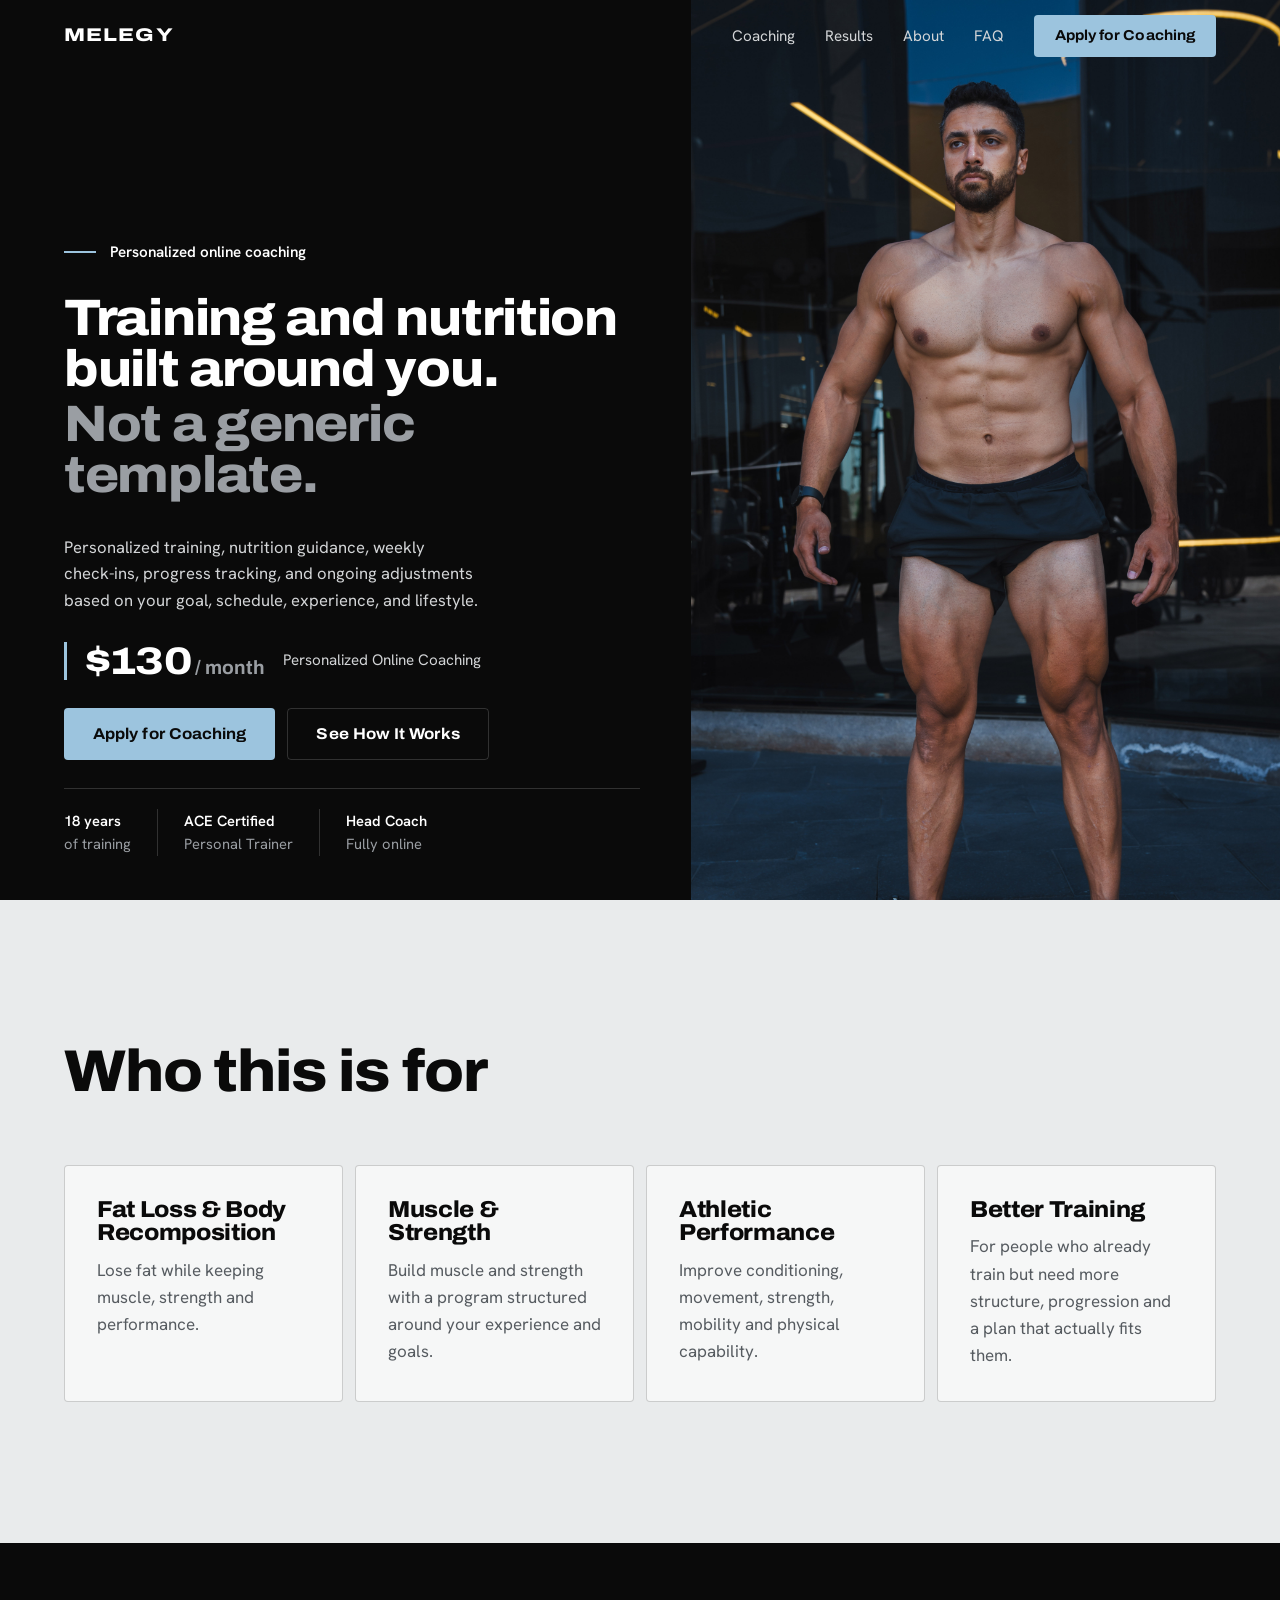
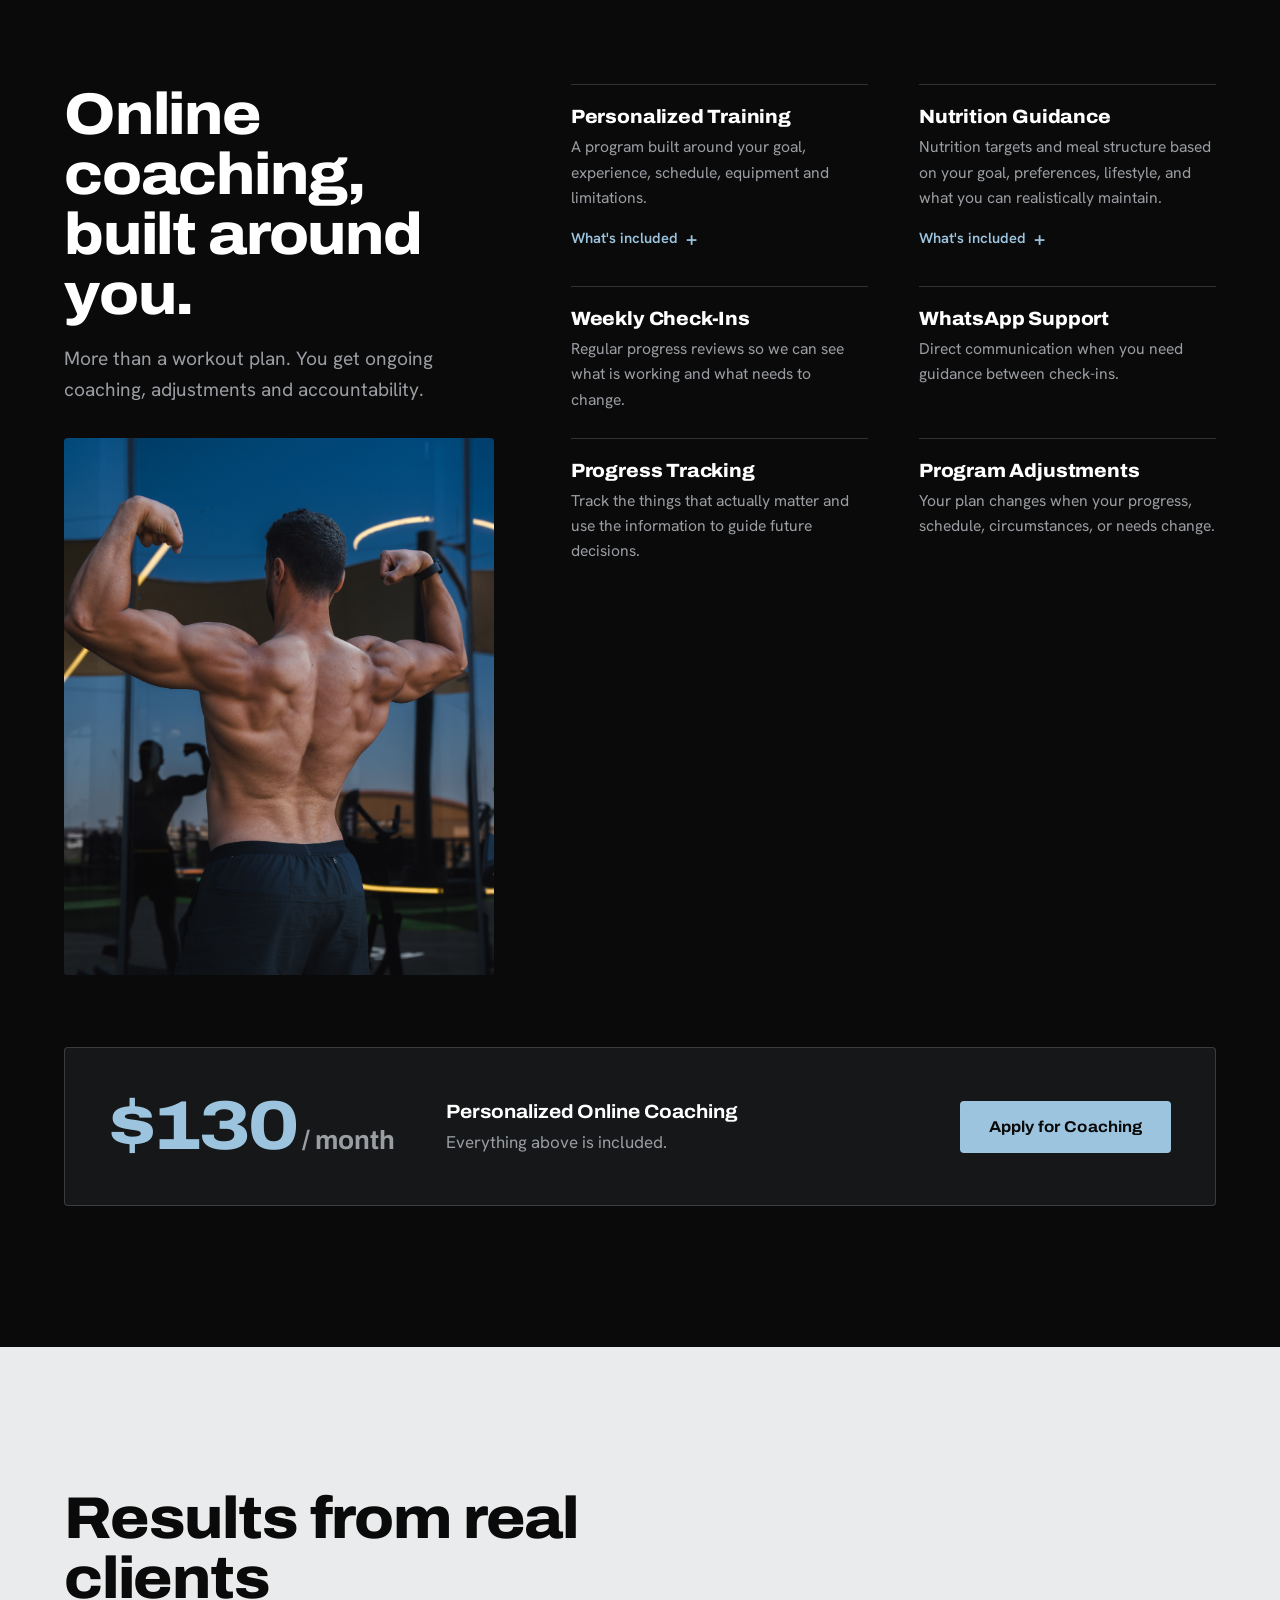
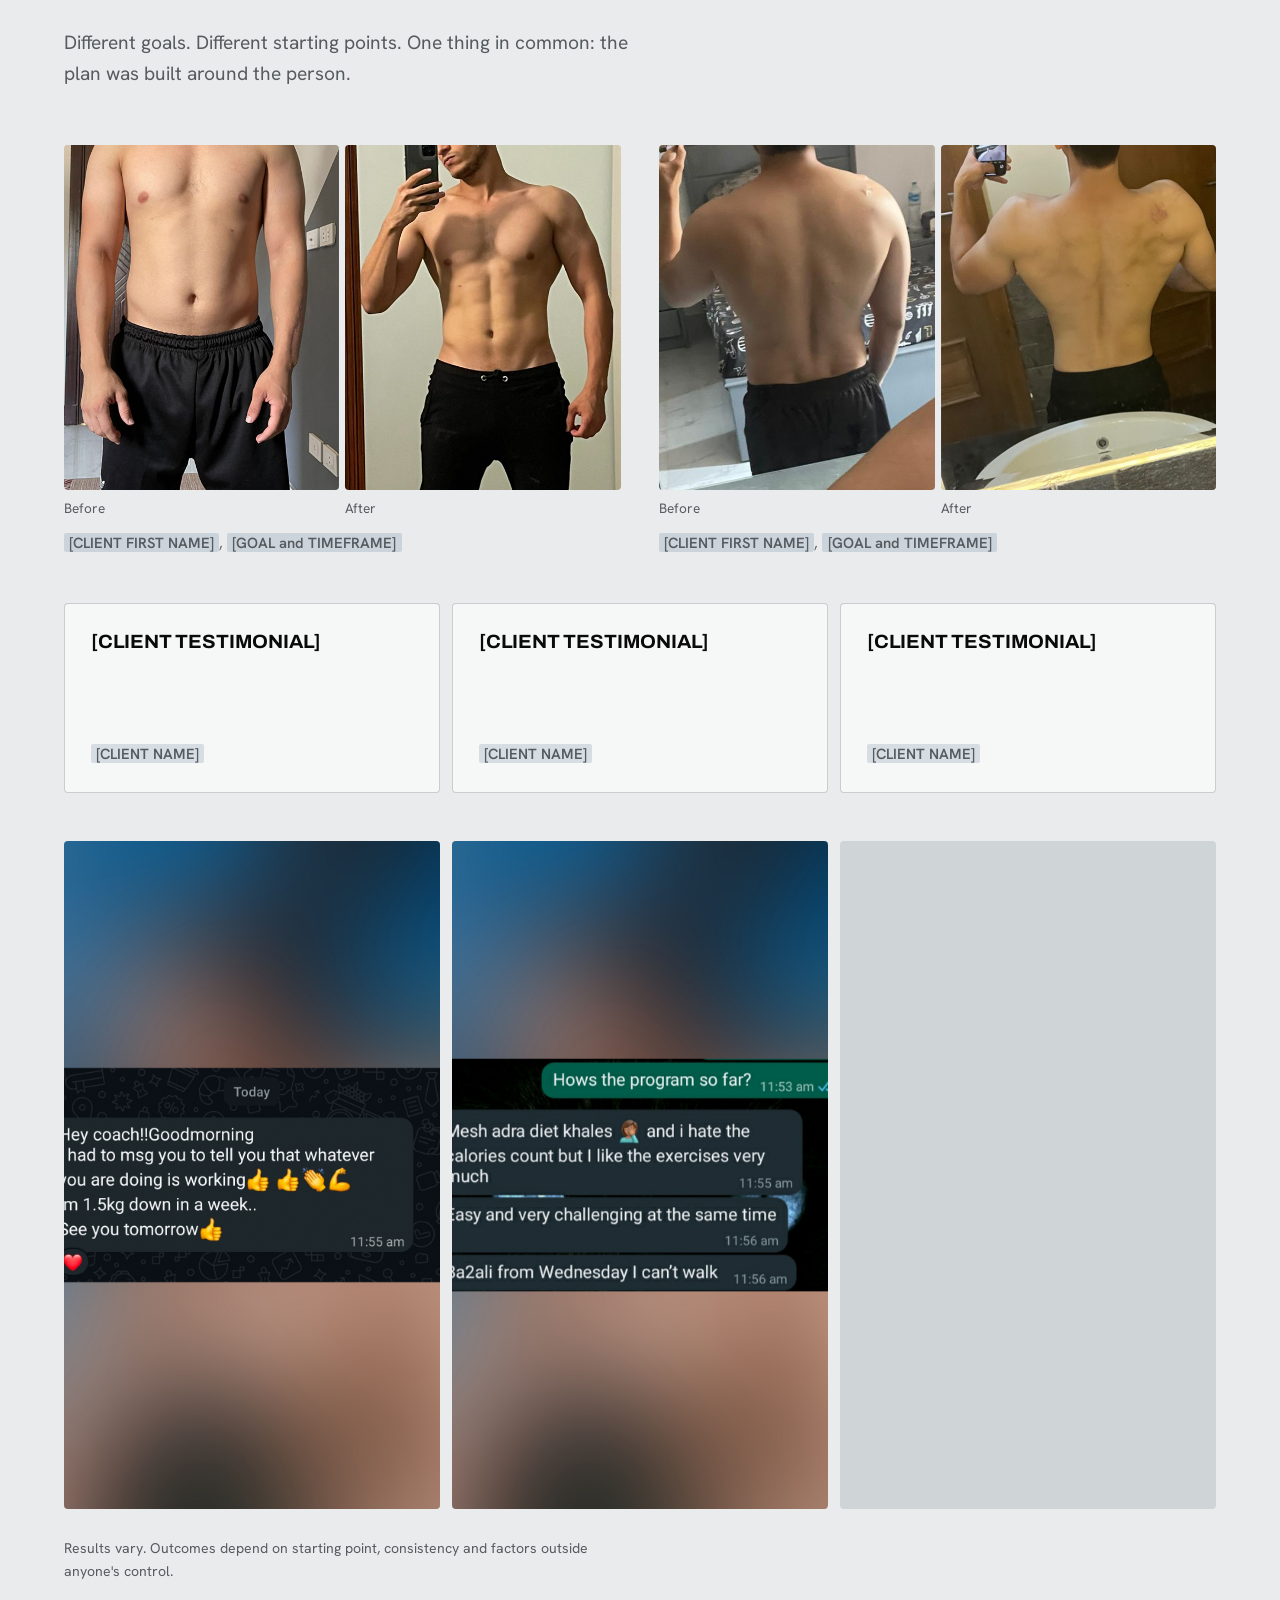
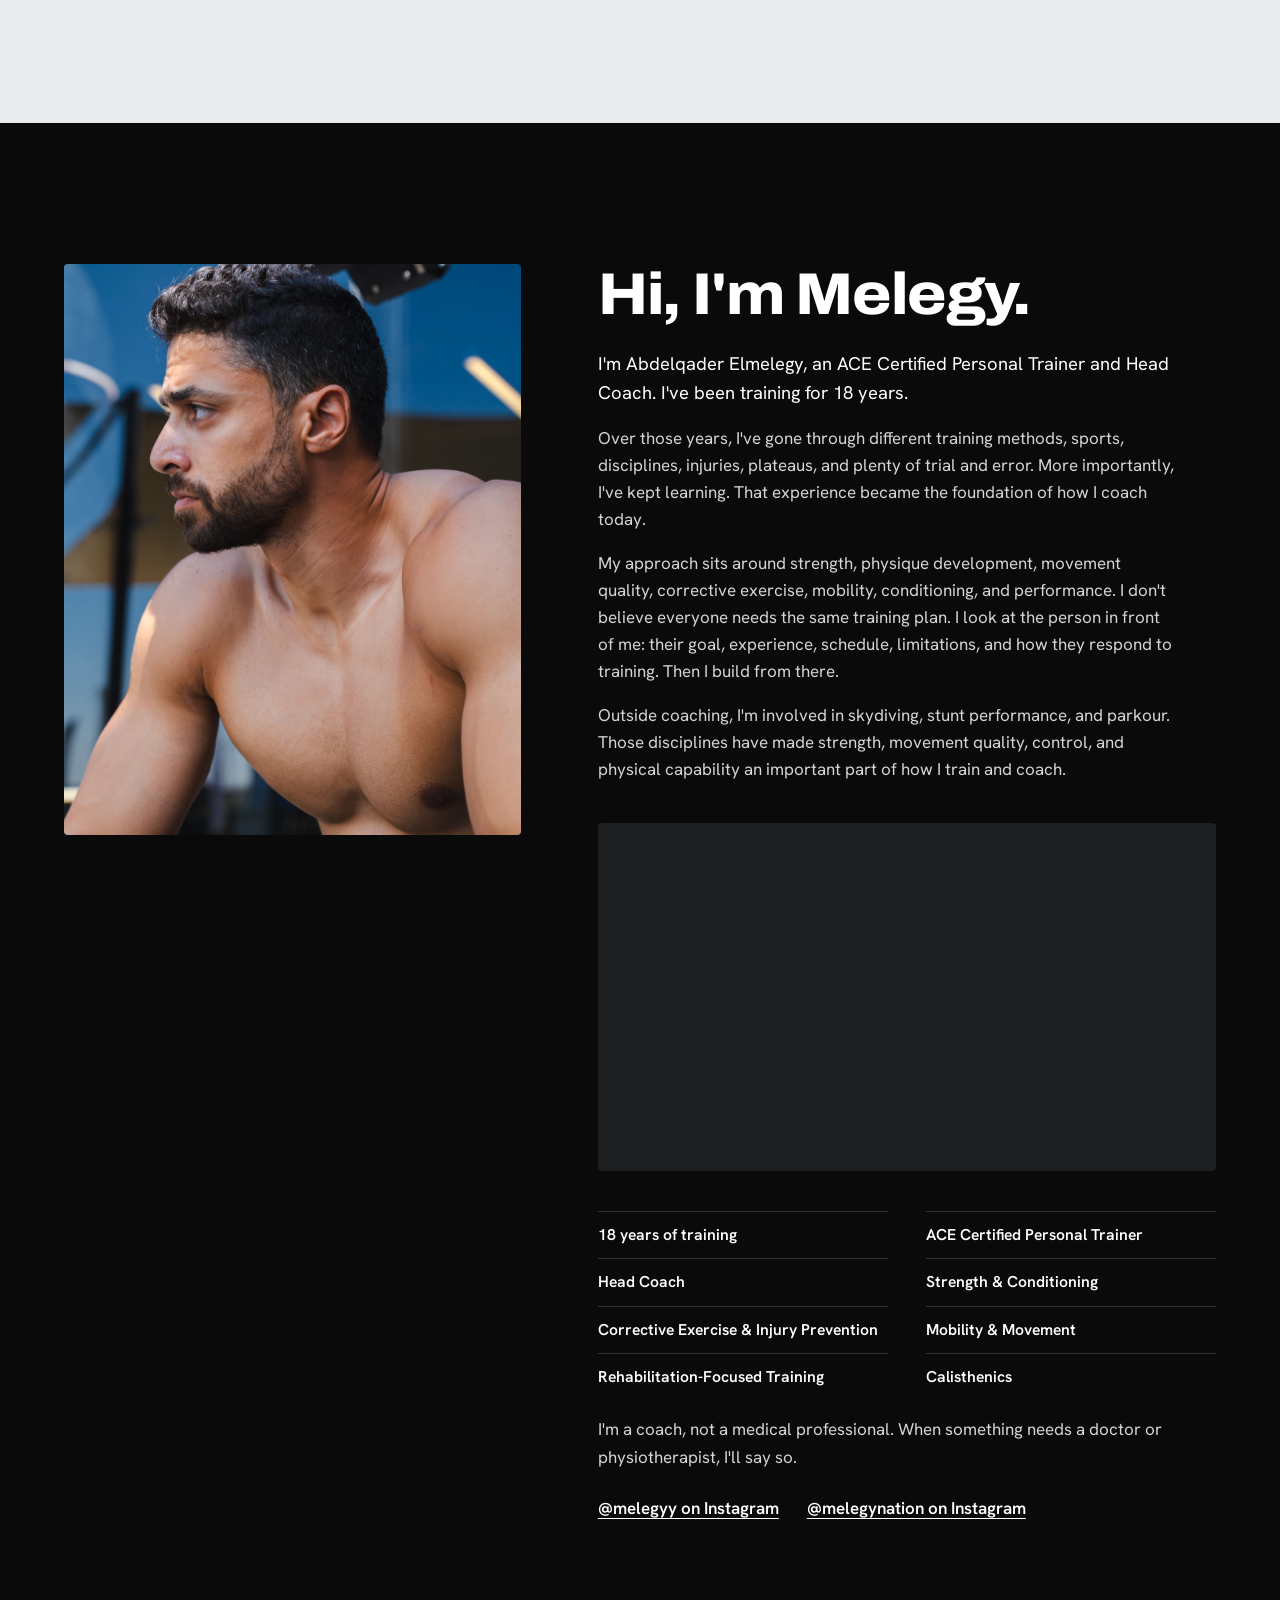
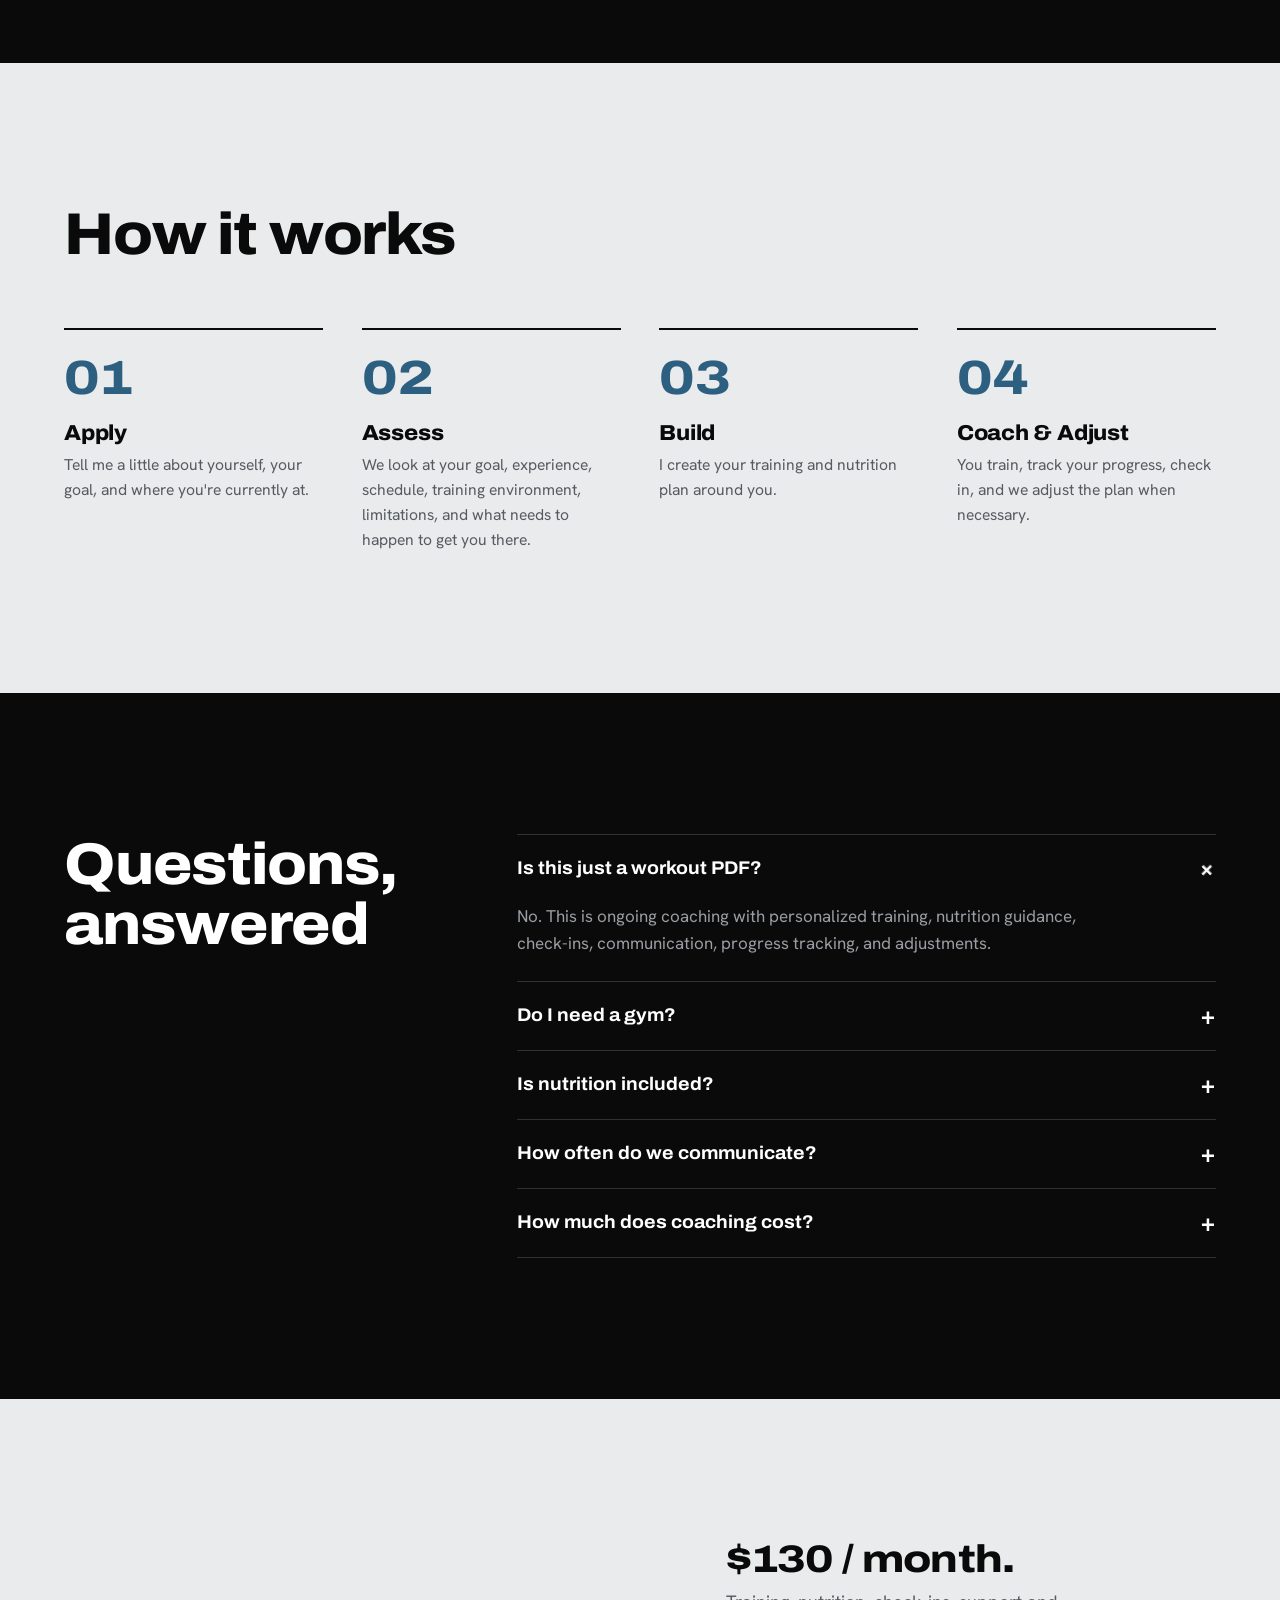
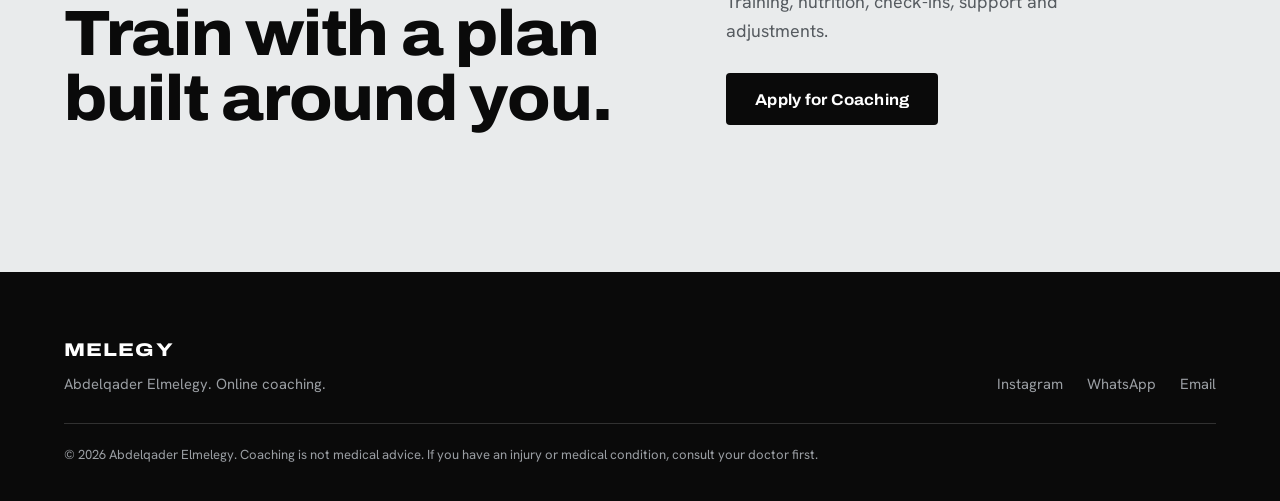
==== commit 586451e9: "Add files via upload" ====
--- a/index.html
+++ b/index.html
@@ -3,8 +3,8 @@
 <head>
 <meta charset="utf-8">
 <meta name="viewport" content="width=device-width, initial-scale=1, viewport-fit=cover">
-<title>Melegy | Online Fitness Coach: Strength, Calisthenics &amp; Corrective</title>
-<meta name="description" content="Online personal trainer for the GCC and Europe. Personalized workout programs, calisthenics, corrective exercise and nutrition from Melegy, ACE Certified. 50 OMR/month.">
+<title>Melegy | Online Fitness Coach: Personalized Training &amp; Nutrition</title>
+<meta name="description" content="Personalized online coaching from Melegy, ACE Certified Personal Trainer and Head Coach. Training, nutrition, weekly check-ins and WhatsApp support. $130/month.">
 <meta name="theme-color" content="#0A0A0A">
 
 <!-- LAUNCH: uncomment and fill these once you have your domain -->
@@ -18,17 +18,16 @@
 <link rel="manifest" href="site.webmanifest">
 <meta property="og:type" content="website">
 <meta property="og:site_name" content="Melegy">
-<meta property="og:title" content="Melegy | Online Fitness Coaching, 50 OMR/month">
-<meta property="og:description" content="You don't need another workout. You need a better system. Individualized training, nutrition, corrective and calisthenics coaching.">
+<meta property="og:title" content="Melegy | Personalized Online Coaching, $130/month">
+<meta property="og:description" content="Training and nutrition built around you. Not a generic template.">
 <meta name="twitter:card" content="summary_large_image">
 
 <link rel="preload" href="fonts/archivo-latin-wdth-wght.woff2" as="font" type="font/woff2" crossorigin>
 <link rel="preload" href="fonts/hanken-grotesk-latin-wght.woff2" as="font" type="font/woff2" crossorigin>
 <link rel="stylesheet" href="css/styles.css">
-<noscript><link rel="stylesheet" href="css/noscript.css"></noscript>
 
 <script type="application/ld+json">
-{"@context":"https://schema.org","@type":"Service","serviceType":"Online fitness coaching","name":"Online Coaching with Melegy","description":"Individualized online coaching: personalized training, nutrition guidance, weekly check-ins and WhatsApp support, including calisthenics and corrective exercise.","provider":{"@type":"Person","name":"Abdelqader Elmelegy","alternateName":"Melegy","jobTitle":"Head Coach","knowsAbout":["Strength and conditioning","Hypertrophy","Calisthenics","Corrective exercise","Injury prevention","Mobility training","Body recomposition","Athletic performance"]},"areaServed":["United Arab Emirates","Saudi Arabia","Qatar","Kuwait","Bahrain","Oman","United Kingdom","Italy","Germany"],"offers":{"@type":"Offer","price":"50","priceCurrency":"OMR","priceSpecification":{"@type":"UnitPriceSpecification","price":"50","priceCurrency":"OMR","unitText":"MONTH"}}}
+{"@context":"https://schema.org","@type":"Service","serviceType":"Online fitness coaching","name":"Personalized Online Coaching with Melegy","description":"Ongoing online coaching: personalized training, nutrition guidance, weekly check-ins, WhatsApp support, progress tracking and program adjustments.","provider":{"@type":"Person","name":"Abdelqader Elmelegy","alternateName":"Melegy","jobTitle":"Head Coach","knowsAbout":["Strength and conditioning","Corrective exercise","Injury prevention","Mobility training","Calisthenics","Body recomposition","Athletic performance"]},"areaServed":["United Arab Emirates","Saudi Arabia","Qatar","Kuwait","Bahrain","Oman","United Kingdom","Italy","Germany"],"offers":{"@type":"Offer","price":"130","priceCurrency":"USD","priceSpecification":{"@type":"UnitPriceSpecification","price":"130","priceCurrency":"USD","unitText":"MONTH"}}}
 </script>
 </head>
 
@@ -41,12 +40,11 @@
     <a class="brand" href="#top" aria-label="Melegy, back to top">MELEGY</a>
     <button class="burger" id="burger" aria-expanded="false" aria-controls="navlinks" aria-label="Open menu"><span></span><span></span><span></span></button>
     <nav class="nav__links" id="navlinks" aria-label="Main">
-      <a href="#programs">Programs</a>
       <a href="#coaching">Coaching</a>
+      <a href="#results">Results</a>
       <a href="#about">About</a>
-      <a href="#results">Results</a>
       <a href="#faq">FAQ</a>
-      <a class="btn btn--primary" href="#apply">Apply for Online Coaching</a>
+      <a class="btn btn--primary" href="https://tally.so/r/Y5LRRN" target="_blank" rel="noopener noreferrer" data-link="application">Apply for Coaching</a>
     </nav>
   </div>
 </header>
@@ -56,251 +54,70 @@
 <!-- ============ 1. HERO ============ -->
 <section class="hero" id="top">
   <div class="hero__copy">
-    <p class="hero__eyebrow">Melegy, ACE Certified Personal Trainer and Head Coach</p>
+    <p class="hero__eyebrow">Personalized online coaching</p>
     <h1>
-      <span class="line"><span>You don't need another workout.</span></span>
-      <span class="line"><span>You need a better system.</span></span>
+      <span class="line"><span>Training and nutrition built around you.</span></span>
+      <span class="line"><span>Not a generic template.</span></span>
     </h1>
-    <p class="hero__sub">I build individualized training, nutrition, corrective and performance programs around the person, not a template. Online coaching for people who train, or want to train seriously, and aren't getting the results they should.</p>
-    <p class="offer"><span class="offer__price">50 OMR<small> / month</small></span><span class="offer__what">Online Coaching. Training, nutrition, weekly check-ins and WhatsApp support.</span></p>
+    <p class="hero__sub">Personalized training, nutrition guidance, weekly check-ins, progress tracking, and ongoing adjustments based on your goal, schedule, experience, and lifestyle.</p>
+    <p class="offer"><span class="offer__price">$130<small> / month</small></span><span class="offer__what">Personalized Online Coaching</span></p>
     <div class="btn-row">
-      <a class="btn btn--primary" href="#apply">Apply for Online Coaching</a>
-      <a class="btn btn--ghost" href="#approach">See How It Works</a>
+      <a class="btn btn--primary" href="https://tally.so/r/Y5LRRN" target="_blank" rel="noopener noreferrer" data-link="application">Apply for Coaching</a>
+      <!-- Shows "Book a Call" once LINKS.calendly is set; until then it falls back to "See How It Works" -->
+      <a class="btn btn--ghost" href="#how" data-link="calendly" data-unset-href="#how" data-unset-text="See How It Works">Book a Call</a>
     </div>
     <ul class="hero__facts" aria-label="Credentials">
+      <li><b>18 years</b>of training</li>
       <li><b>ACE Certified</b>Personal Trainer</li>
-      <li><b>Head Coach</b>Strength, physique, movement</li>
-      <li><b>Fully online</b>GCC, Europe and beyond</li>
+      <li><b>Head Coach</b>Fully online</li>
     </ul>
   </div>
   <div class="hero__media">
     <!-- PHOTO 1 — HERO
          File: images/hero.jpg  |  Tall crop (4:5 or taller), ~1600x2000, under 300 KB
-         You coaching or training, real gym, natural light. The file in images/ is a labelled placeholder: overwrite it with your photo (same filename). Update the alt text to describe the photo. -->
+         The file in images/ is a labelled placeholder: overwrite it with your photo (same filename).
+         Update the alt text to describe the photo. -->
     <figure class="photo">
       <img src="images/hero.jpg" alt="Melegy, ACE Certified Personal Trainer and Head Coach, coaching in the gym" width="1600" height="2000" fetchpriority="high" decoding="async">
     </figure>
   </div>
 </section>
 
-<!-- ============ 2. WHO I HELP ============ -->
+<!-- ============ 2. WHO THIS IS FOR ============ -->
 <section class="sec sec--light" id="who" aria-labelledby="who-h">
   <div class="wrap">
     <div class="sec-head">
       <h2 class="h2" id="who-h">Who this is for</h2>
-      <p class="lead muted">People who already train, or want to train seriously, and aren't getting the results they should. Beginners to experienced lifters, as long as you want structure and will follow it.</p>
     </div>
     <div class="bento">
       <article class="card">
-        <h3>Fat loss and body recomposition</h3>
-        <p>Lose fat and keep the muscle and strength you've built. Training and nutrition planned together, so they don't fight each other.</p>
-        <p class="note">For people done with crash diets.</p>
+        <h3>Fat Loss &amp; Body Recomposition</h3>
+        <p>Lose fat while keeping muscle, strength and performance.</p>
       </article>
       <article class="card">
-        <h3>Strength, muscle and physique</h3>
-        <p>Strength training and hypertrophy that progress. Loads, reps and exercise selection build on last month instead of restarting.</p>
-        <p class="note">For people who've trained and stalled.</p>
+        <h3>Muscle &amp; Strength</h3>
+        <p>Build muscle and strength with a program structured around your experience and goals.</p>
       </article>
       <article class="card">
-        <h3>Calisthenics</h3>
-        <p>Pull-ups, dips, push-ups, handstands and the strength behind them, built through progressions that make sense.</p>
+        <h3>Athletic Performance</h3>
+        <p>Improve conditioning, movement, strength, mobility and physical capability.</p>
       </article>
       <article class="card">
-        <h3>Better movement and mobility</h3>
-        <p>Range you can use under load. Mobility sits inside the training, not in a separate routine you skip.</p>
+        <h3>Better Training</h3>
+        <p>For people who already train but need more structure, progression and a plan that actually fits them.</p>
       </article>
-      <article class="card">
-        <h3>Training around limitations</h3>
-        <p>A cranky shoulder, an old injury, a knee that complains. Corrective and rehabilitation-focused programming for returning to training.</p>
-        <p class="note">Exercise programming, not medical treatment.</p>
-      </article>
-      <article class="card">
-        <h3>Athletic performance</h3>
-        <p>Running, sport, or just moving like an athlete. Power, speed and conditioning on a proper strength base.</p>
-      </article>
-      <article class="card card--wide">
-        <h3>Every plan is individual.</h3>
-        <p>It starts from your goal, experience, equipment, schedule and limitations. If it could be sent to someone else unchanged, it isn't coaching.</p>
-      </article>
-    </div>
-  </div>
-</section>
-
-<!-- ============ 3. THE PROBLEM ============ -->
-<section class="sec sec--dark" id="problem" aria-labelledby="problem-h">
-  <div class="wrap problem">
-    <div class="problem__left">
-      <h2 class="h2" id="problem-h">Most people don't lack effort. They lack structure.</h2>
-      <p class="problem__close">If you've been consistent and still stuck, it's rarely a discipline problem. It's a planning problem.</p>
-    </div>
-    <ul class="rows">
-      <li><b>Random workouts</b><span>Every session is a new idea. None of them build on the last.</span></li>
-      <li><b>A new program every three weeks</b><span>Nothing runs long enough to work, so nothing gets a fair test.</span></li>
-      <li><b>Training hard, going nowhere</b><span>Effort was never the missing ingredient. Direction is.</span></li>
-      <li><b>Dieting with no structure</b><span>Monday's plan doesn't survive Thursday.</span></li>
-      <li><b>Ignoring the limitation</b><span>A tight hip or a cranky shoulder is information. Training around it blindly isn't a strategy.</span></li>
-      <li><b>Knowing the exercises, not the system</b><span>You know what a row is. You don't know how it fits into a week, a month, a block.</span></li>
-      <li><b>Not knowing what to do when something hurts</b><span>Push through, modify or stop? Guessing is the worst of the three.</span></li>
-    </ul>
-  </div>
-</section>
-
-<!-- ============ 4. MY APPROACH ============ -->
-<section class="sec sec--light" id="approach" aria-labelledby="approach-h">
-  <div class="wrap">
-    <div class="sec-head">
-      <h2 class="h2" id="approach-h">Assess. Plan. Train. Track. Adjust.</h2>
-      <p class="lead muted">A simple loop, run properly. Your program isn't fixed on day one. It changes with your progress, your life, your performance and your limitations.</p>
-    </div>
-
-    <div class="approach">
-      <div class="tabs" role="tablist" aria-label="Coaching process" aria-orientation="vertical">
-        <button class="tab" role="tab" id="tab-1" aria-controls="panel-1" aria-selected="true"><small>1</small>Assess</button>
-        <button class="tab" role="tab" id="tab-2" aria-controls="panel-2" aria-selected="false" tabindex="-1"><small>2</small>Plan</button>
-        <button class="tab" role="tab" id="tab-3" aria-controls="panel-3" aria-selected="false" tabindex="-1"><small>3</small>Train</button>
-        <button class="tab" role="tab" id="tab-4" aria-controls="panel-4" aria-selected="false" tabindex="-1"><small>4</small>Track</button>
-        <button class="tab" role="tab" id="tab-5" aria-controls="panel-5" aria-selected="false" tabindex="-1"><small>5</small>Adjust</button>
-      </div>
-
-      <div class="panels">
-        <div class="tabpanel" role="tabpanel" id="panel-1" aria-labelledby="tab-1">
-          <h3>We start with you, not a template.</h3>
-          <p>Training history, goals, schedule, equipment, past injuries and how you actually move. The details most programs skip are usually where the useful decisions are.</p>
-          <ul>
-            <li>Goals, history, and what has and hasn't worked before</li>
-            <li>Schedule, equipment and life constraints</li>
-            <li>Movement limitations and areas that need attention</li>
-          </ul>
-        </div>
-        <div class="tabpanel" role="tabpanel" id="panel-2" aria-labelledby="tab-2" hidden>
-          <h3>A plan with reasons behind it.</h3>
-          <p>Training and nutrition built from the assessment: exercise selection, weekly structure and targets that fit your level and your life. Mobility or corrective work goes in where it makes sense.</p>
-          <ul>
-            <li>Training structured around your real week, not an ideal one</li>
-            <li>Nutrition guidance you can actually follow</li>
-            <li>Mobility and corrective work when relevant</li>
-          </ul>
-        </div>
-        <div class="tabpanel" role="tabpanel" id="panel-3" aria-labelledby="tab-3" hidden>
-          <h3>You train. The plan does the thinking.</h3>
-          <p>Every session has a purpose: what to do, how hard, and why. No improvising, and no "just go by feel" for people who haven't learned what that feels like yet.</p>
-          <ul>
-            <li>Clear sessions with progression built in</li>
-            <li>Exercise modifications when something doesn't suit you</li>
-            <li>WhatsApp support when a question can't wait</li>
-          </ul>
-        </div>
-        <div class="tabpanel" role="tabpanel" id="panel-4" aria-labelledby="tab-4" hidden>
-          <h3>Data over memory.</h3>
-          <p>Training numbers, body measurements, photos, energy and adherence. Memory is optimistic and mirrors are inconsistent. Numbers are neither.</p>
-          <ul>
-            <li>Strength and performance trends</li>
-            <li>Body measurements and progress photos</li>
-            <li>How training and life are actually going</li>
-          </ul>
-        </div>
-        <div class="tabpanel" role="tabpanel" id="panel-5" aria-labelledby="tab-5" hidden>
-          <h3>Weekly decisions, not guesswork.</h3>
-          <p>Check-ins turn tracking into changes. Lift stalled? We swap something. Travel week? We adapt. Something hurts? We modify it instead of hoping. Then the loop starts again with better information.</p>
-          <ul>
-            <li>Weekly review of training, nutrition and progress</li>
-            <li>Revisions when they're needed, not on a timer</li>
-            <li>Back to the assessment, with more to go on</li>
-          </ul>
-        </div>
-      </div>
-    </div>
-    <p class="philosophy"><span>Train with a purpose.</span><span>Fix what needs fixing.</span><span>Build what needs building.</span></p>
-  </div>
-</section>
-
-<!-- ============ 5. TRAINING PROGRAMS ============ -->
-<!-- BUSINESS QUESTION (not shown on the page): are standalone programs sold without coaching?
-     If yes, add the price and a link here. Right now this section describes what your programs cover. -->
-<section class="sec sec--dark" id="programs" aria-labelledby="programs-h">
-  <div class="wrap split">
-    <div class="split__l">
-      <h2 class="h2" id="programs-h">Personalized training programs</h2>
-      <p class="lead muted">Built around your goal, experience, equipment, schedule, limitations and current ability. Two people can want the same result and need completely different programs.</p>
-    </div>
-    <ul class="rows">
-      <li><b>Strength training</b><span>Progressive loading on the lifts that build real, usable strength.</span></li>
-      <li><b>Hypertrophy</b><span>Volume, exercise selection and recovery set up for muscle growth.</span></li>
-      <li><b>Fat loss</b><span>Training and nutrition built to lose fat without losing muscle.</span></li>
-      <li><b>Body recomposition</b><span>Lose fat and build muscle together, where your starting point allows it.</span></li>
-      <li><b>General fitness</b><span>Strong, mobile and fit enough for everything else you do.</span></li>
-      <li><b>Athletic performance</b><span>Power, speed and conditioning, for sport or for moving well.</span></li>
-      <li><b>Calisthenics</b><span>Bodyweight strength and skill, structured properly. More below.</span></li>
-      <li><b>Mobility</b><span>Range of motion you can control, trained instead of just stretched.</span></li>
-      <li><b>Conditioning</b><span>Work capacity matched to your goal, not to a trend.</span></li>
-    </ul>
-  </div>
-</section>
-
-<!-- ============ 6. REHABILITATION & CORRECTIVE TRAINING ============ -->
-<section class="sec sec--light" id="rehab" aria-labelledby="rehab-h">
-  <div class="wrap">
-    <div class="sec-head">
-      <h2 class="h2 h2--wide" id="rehab-h">Rehabilitation and corrective training</h2>
-      <p class="lead muted">The part most online coaches skip. Exercise-based support for returning to training, and programming that works with your limitations instead of ignoring them.</p>
-    </div>
-    <div class="rehab">
-      <ul class="rows">
-        <li><b>Corrective exercise</b><span>Address the movement patterns and weak links that keep causing problems.</span></li>
-        <li><b>Injury prevention</b><span>Strength, control and range chosen to keep you training.</span></li>
-        <li><b>Movement quality</b><span>How you squat, hinge, press and pull, assessed and improved.</span></li>
-        <li><b>Mobility</b><span>Range you can control, not just reach.</span></li>
-        <li><b>Return-to-training programming</b><span>Exercise-based support for getting back to training after time off or an injury, once you're cleared.</span></li>
-        <li><b>Training around limitations</b><span>A plan that works with what you can do now, and builds from there.</span></li>
-        <li><b>Rehabilitation-focused exercise programming</b><span>Training and rehabilitation-focused programming built around your limitations and your healthcare professional's guidance.</span></li>
-      </ul>
-      <aside class="scope" aria-label="Scope of rehabilitation and corrective coaching">
-        <h3>Where the line is.</h3>
-        <div><h4>What this is</h4><p>Exercise programming: corrective work, mobility, strength and a gradual return to training.</p></div>
-        <hr>
-        <div><h4>What it isn't</h4><p>Diagnosis or medical treatment. I'm a coach, not a doctor or physiotherapist.</p></div>
-        <hr>
-        <p>If you have a diagnosed injury or a medical condition, we work alongside the right healthcare professional where necessary. Get cleared first, then I'll build the training.</p>
-      </aside>
-    </div>
-  </div>
-</section>
-
-<!-- ============ 7. CALISTHENICS ============ -->
-<section class="sec sec--dark" id="calisthenics" aria-labelledby="cali-h">
-  <div class="wrap cali">
-    <div class="cali__media">
-      <!-- PHOTO 3 — ATHLETIC / CALISTHENICS
-           File: images/athletic.jpg  |  4:5, ~1600x2000
-           You doing a calisthenics skill (handstand, pull-up, dip) or another athletic movement. One strong image. -->
-      <figure class="photo r-45">
-        <img src="images/athletic.jpg" alt="Melegy performing a calisthenics skill" width="1600" height="2000" loading="lazy" decoding="async">
-      </figure>
-    </div>
-    <div>
-      <h2 class="h2 h2--wide" id="cali-h">Calisthenics is training, not a circuit.</h2>
-      <p class="lead muted">Bodyweight training done properly is a legitimate way to build strength, control and skill. It's also how you earn a handstand without wrecking your wrists.</p>
-      <ul class="ggrid">
-        <li><h3>Pull-ups and dips</h3><p>Upper-body strength built through progressions you can measure, from your first rep to weighted work.</p></li>
-        <li><h3>Push-ups</h3><p>Not just a warm-up. Easier variations to build from, harder ones when you've earned them.</p></li>
-        <li><h3>Handstands and skills</h3><p>Skill work gets structured practice and progressions, plus the shoulder and wrist preparation it needs.</p></li>
-        <li><h3>Body control</h3><p>Strength you can actually use: position, tension and control through the full range.</p></li>
-        <li><h3>Mobility</h3><p>The range of motion calisthenics demands, built alongside the strength.</p></li>
-        <li><h3>Relative strength</h3><p>Getting stronger for your bodyweight. It's why a simple-looking pull-up is rarely simple.</p></li>
-      </ul>
-      <p class="cali__note">Calisthenics can be the main focus of your program or one part of a wider plan that includes weights.</p>
-    </div>
-  </div>
-</section>
-
-<!-- ============ 8. WHAT ONLINE COACHING INCLUDES ============ -->
-<section class="sec sec--light" id="coaching" aria-labelledby="inc-h">
+    </div>
+  </div>
+</section>
+
+<!-- ============ 3. WHAT YOU GET ============ -->
+<section class="sec sec--dark" id="coaching" aria-labelledby="inc-h">
   <div class="wrap">
     <div class="inc">
       <div class="inc__left">
         <div>
-          <h2 class="h2" id="inc-h">What online coaching includes</h2>
-          <p class="lead muted">The value isn't the document. It's the feedback, the check-ins and the adjustments that keep your plan working. Premium coaching, with an accessible monthly commitment.</p>
+          <h2 class="h2" id="inc-h">Online coaching, built around you.</h2>
+          <p class="lead muted">More than a workout plan. You get ongoing coaching, adjustments and accountability.</p>
         </div>
         <!-- PHOTO 7 — COACHING
              File: images/coaching.jpg  |  4:5, ~1600x2000
@@ -311,65 +128,102 @@
       </div>
 
       <ul class="ggrid">
-        <li><h3>Personalized training program</h3><p>Built from your assessment, goal, equipment and schedule.</p></li>
-        <li><h3>Nutrition guidance</h3><p>A realistic strategy for your goal and lifestyle, adjusted as you progress.</p></li>
-        <li><h3>Weekly check-ins</h3><p>Review progress, identify what needs changing, change it.</p></li>
-        <li><h3>WhatsApp support</h3><p>Direct contact for questions, adjustments and accountability.</p></li>
-        <li><h3>Progress tracking</h3><p>Performance, measurements and photos, so decisions come from data.</p></li>
-        <li><h3>Program adjustments</h3><p>Your plan changes when your progress, schedule or circumstances do.</p></li>
-        <li><h3>Exercise modifications</h3><p>Swaps when something hurts, equipment is missing, or an exercise doesn't suit your body.</p></li>
-        <li><h3>Mobility and corrective work</h3><p>Built in when it's relevant to you, not tacked on for show.</p></li>
-        <li><h3>Ongoing coaching</h3><p>The plan keeps evolving based on what you actually do.</p></li>
+        <li>
+          <h3>Personalized Training</h3>
+          <p>A program built around your goal, experience, schedule, equipment and limitations.</p>
+          <details class="mini">
+            <summary>What's included</summary>
+            <p class="mini__intro">Fat loss, muscle, strength, conditioning, calisthenics or athletic performance: the program is built around the outcome you're after.</p>
+            <ul>
+              <li>Exercise selection based on your goal and level</li>
+              <li>Sets, reps, rest and progression clearly defined</li>
+              <li>Structured around your weekly schedule</li>
+              <li>Gym, home, minimal-equipment or calisthenics options</li>
+              <li>Exercise substitutions when necessary</li>
+              <li>Cardio and conditioning when they serve the goal</li>
+              <li>Mobility and corrective work where appropriate</li>
+            </ul>
+          </details>
+        </li>
+        <li>
+          <h3>Nutrition Guidance</h3>
+          <p>Nutrition targets and meal structure based on your goal, preferences, lifestyle, and what you can realistically maintain.</p>
+          <details class="mini">
+            <summary>What's included</summary>
+            <p class="mini__intro">No generic meal plan that assumes you wake up at 6 AM and eat chicken and rice seven times a day.</p>
+            <ul>
+              <li>Nutrition targets and meal structure</li>
+              <li>Food options based on your preferences and schedule</li>
+              <li>Adjustments for dislikes and dietary restrictions</li>
+              <li>Flexible options you can actually maintain</li>
+              <li>Supplement guidance when appropriate</li>
+            </ul>
+            <p class="mini__close muted">Fat loss without the crash-diet cycle: a structure you can follow long enough to get the result, while keeping as much muscle, strength and quality of life as possible.</p>
+          </details>
+        </li>
+        <li><h3>Weekly Check-Ins</h3><p>Regular progress reviews so we can see what is working and what needs to change.</p></li>
+        <li><h3>WhatsApp Support</h3><p>Direct communication when you need guidance between check-ins.</p></li>
+        <li><h3>Progress Tracking</h3><p>Track the things that actually matter and use the information to guide future decisions.</p></li>
+        <li><h3>Program Adjustments</h3><p>Your plan changes when your progress, schedule, circumstances, or needs change.</p></li>
       </ul>
     </div>
 
     <div class="pricebox">
-      <p class="pricebox__n">50 OMR<small> / month</small></p>
-      <div>
-        <p>Online Coaching, everything above included.</p>
-        <p><span class="tk">[CONFIRM: minimum term, cancellation terms and accepted payment methods]</span> OMR is the Omani rial.</p>
-      </div>
-      <a class="btn btn--primary" href="#apply">Apply for Online Coaching</a>
-    </div>
-  </div>
-</section>
-
-<!-- ============ 9. WHY MELEGY ============ -->
-<section class="sec sec--dark" id="why" aria-labelledby="why-h">
+      <p class="pricebox__n">$130<small> / month</small></p>
+      <p class="pricebox__t"><b>Personalized Online Coaching</b><span>Everything above is included.</span></p>
+      <a class="btn btn--primary" href="https://tally.so/r/Y5LRRN" target="_blank" rel="noopener noreferrer" data-link="application">Apply for Coaching</a>
+    </div>
+  </div>
+</section>
+
+<!-- ============ 4. RESULTS ============
+     Everything here is a placeholder until you add real client work. Overwrite the files in images/
+     with your real photos (same filenames) and replace the [BRACKETED] text.
+     Get written permission before publishing any client name, photo or message.
+     PHOTO 4 — CLIENT TRANSFORMATION: client-01-before/after.jpg, client-02-before/after.jpg (4:5, same pose/light/distance)
+     PHOTO 5 — CLIENT SCREENSHOTS: screenshot-01..03.jpg (9:16 phone screenshots) -->
+<section class="sec sec--light" id="results" aria-labelledby="results-h">
   <div class="wrap">
-    <div class="sec-head">
-      <h2 class="h2 h2--wide" id="why-h">A plan is written once. Coaching keeps writing it.</h2>
-      <p class="lead muted">Templates aren't evil. They just can't notice what changed.</p>
-    </div>
-
-    <div class="cmp-wrap">
-      <table class="cmp">
-        <thead><tr><th scope="col">A generic plan</th><th scope="col">Coaching with Melegy</th></tr></thead>
-        <tbody>
-          <tr><td data-label="A generic plan">Here's your workout. Good luck.</td><td data-label="Coaching with Melegy">Here's your plan, and we'll adjust it as you progress.</td></tr>
-          <tr><td data-label="A generic plan">Pain? Push through.</td><td data-label="Coaching with Melegy">Something doesn't feel right? We change the plan.</td></tr>
-          <tr><td data-label="A generic plan">The same program for everyone.</td><td data-label="Coaching with Melegy">Built from your goal, schedule, equipment and limitations.</td></tr>
-          <tr><td data-label="A generic plan">Work out why you stalled on your own.</td><td data-label="Coaching with Melegy">A weekly review and an adjustment.</td></tr>
-          <tr><td data-label="A generic plan">No one to ask.</td><td data-label="Coaching with Melegy">Direct WhatsApp support between check-ins.</td></tr>
-        </tbody>
-      </table>
-    </div>
-
-    <ul class="why">
-      <li><h3>Strength, physique and movement</h3><p>Getting stronger, looking better and moving well are one goal, not three separate programs.</p></li>
-      <li><h3>Corrective background</h3><p>Movement-focused, injury-aware programming. I fix what needs fixing, then build what needs building.</p></li>
-      <li><h3>Real accountability</h3><p>Weekly check-ins and someone who spots a trend before you talk yourself out of it.</p></li>
-    </ul>
-
-    <div class="midcta">
-      <p>Online coaching is 50 OMR a month. If this is how you want to train, apply.</p>
-      <a class="btn btn--primary" href="#apply">Apply for Online Coaching</a>
-    </div>
-  </div>
-</section>
-
-<!-- ============ 10. ABOUT ============ -->
-<section class="sec sec--light" id="about" aria-labelledby="about-h">
+    <div class="results__head">
+      <h2 class="h2" id="results-h">Results from real clients</h2>
+      <p class="lead muted">Different goals. Different starting points. One thing in common: the plan was built around the person.</p>
+    </div>
+
+    <div class="proof-grid proof-grid--2">
+      <div class="ba-block">
+        <div class="ba">
+          <figure><div class="photo r-45"><img src="images/client-01-before.jpg" alt="Client 1 before coaching" width="1200" height="1500" loading="lazy" decoding="async"></div><figcaption>Before</figcaption></figure>
+          <figure><div class="photo r-45"><img src="images/client-01-after.jpg" alt="Client 1 after coaching" width="1200" height="1500" loading="lazy" decoding="async"></div><figcaption>After</figcaption></figure>
+        </div>
+        <p><span class="tk">[CLIENT FIRST NAME]</span>, <span class="tk">[GOAL and TIMEFRAME]</span></p>
+      </div>
+      <div class="ba-block">
+        <div class="ba">
+          <figure><div class="photo r-45"><img src="images/client-02-before.jpg" alt="Client 2 before coaching" width="1200" height="1500" loading="lazy" decoding="async"></div><figcaption>Before</figcaption></figure>
+          <figure><div class="photo r-45"><img src="images/client-02-after.jpg" alt="Client 2 after coaching" width="1200" height="1500" loading="lazy" decoding="async"></div><figcaption>After</figcaption></figure>
+        </div>
+        <p><span class="tk">[CLIENT FIRST NAME]</span>, <span class="tk">[GOAL and TIMEFRAME]</span></p>
+      </div>
+    </div>
+
+    <div class="proof-grid proof-row">
+      <blockquote class="quote"><p>[CLIENT TESTIMONIAL]</p><cite><span class="tk">[CLIENT NAME]</span></cite></blockquote>
+      <blockquote class="quote"><p>[CLIENT TESTIMONIAL]</p><cite><span class="tk">[CLIENT NAME]</span></cite></blockquote>
+      <blockquote class="quote"><p>[CLIENT TESTIMONIAL]</p><cite><span class="tk">[CLIENT NAME]</span></cite></blockquote>
+    </div>
+
+    <div class="shots proof-row">
+      <div class="photo r-916"><img src="images/screenshot-01.jpg" alt="Screenshot of a client message" width="900" height="1600" loading="lazy" decoding="async"></div>
+      <div class="photo r-916"><img src="images/screenshot-02.jpg" alt="Screenshot of a client message" width="900" height="1600" loading="lazy" decoding="async"></div>
+      <div class="photo r-916"><img src="images/screenshot-03.jpg" alt="Screenshot of a client message" width="900" height="1600" loading="lazy" decoding="async"></div>
+    </div>
+
+    <p class="fine">Results vary. Outcomes depend on starting point, consistency and factors outside anyone's control.</p>
+  </div>
+</section>
+
+<!-- ============ 5. ABOUT MELEGY ============ -->
+<section class="sec sec--dark" id="about" aria-labelledby="about-h">
   <div class="wrap about">
     <div class="about__media">
       <!-- PHOTO 2 — ABOUT
@@ -382,25 +236,28 @@
 
     <div class="about__copy">
       <h2 class="h2" id="about-h">Hi, I'm Melegy.</h2>
-
-      <!-- SHORT BIO (landing page) -->
-      <p>I'm Abdelqader Elmelegy, an ACE Certified Personal Trainer and Head Coach. I coach people who train, or want to train seriously, and aren't getting the results they should. I train too, so I know what the work actually feels like, and what a plan has to account for.</p>
-      <p>My background runs from strength and conditioning, hypertrophy and fat loss to calisthenics, mobility and corrective exercise. That's how I fix what needs fixing and build what needs building, in the same program.</p>
-      <p>Outside coaching I'm involved in skydiving, stunt performance and parkour. That isn't the brand. It's why movement quality matters to me.</p>
-      <p>I'm a coach, not a doctor or physiotherapist, and I'll tell you when something belongs with one.</p>
-
-      <!-- LONG BIO (reuse on an About page) -->
-      <details class="more">
-        <summary>Read the longer version</summary>
-        <p>Most people start training because of how they want to look. What kept me interested was what the body can actually do.</p>
-        <p><span class="tk">[ADD: one or two sentences on how you started training, in your own words]</span></p>
-        <p>I'm an ACE Certified Personal Trainer and I work as a Head Coach. My background covers strength and conditioning, hypertrophy and physique development, fat loss and body recomposition, calisthenics, mobility and flexibility, and the parts of coaching most programs skip: corrective exercise, injury prevention and rehabilitation-focused training.</p>
-        <p>I don't sell workouts. Every client starts with an assessment of their goals, history, lifestyle, limitations and current performance. From there I build individual training and nutrition, track what actually happens, and adjust when reality disagrees with the plan. It usually does.</p>
-        <p>Away from coaching I'm involved in skydiving, stunt performance and parkour. They're a constant reminder that movement quality matters, and it's why I care how you move, not only how much you lift.</p>
-        <p>I want my clients strong, capable and resilient, not just good in a mirror. Physique matters and I'll help you build one, but it should come with a body that performs and something you can maintain.</p>
-        <p>I'm a coach, not a medical professional. If something needs a doctor or physiotherapist, I'll say so, and once you're cleared, I'll help you train around it.</p>
-      </details>
-
+      <p>I'm Abdelqader Elmelegy, an ACE Certified Personal Trainer and Head Coach. I've been training for 18 years.</p>
+      <p>Over those years, I've gone through different training methods, sports, disciplines, injuries, plateaus, and plenty of trial and error. More importantly, I've kept learning. That experience became the foundation of how I coach today.</p>
+      <p>My approach sits around strength, physique development, movement quality, corrective exercise, mobility, conditioning, and performance. I don't believe everyone needs the same training plan. I look at the person in front of me: their goal, experience, schedule, limitations, and how they respond to training. Then I build from there.</p>
+      <p>Outside coaching, I'm involved in skydiving, stunt performance, and parkour. Those disciplines have made strength, movement quality, control, and physical capability an important part of how I train and coach.</p>
+      <!-- PHOTO 3 — ATHLETIC
+           File: images/athletic.jpg  |  Landscape-friendly (shown 16:9), ~1600x2000 or wider
+           Skydiving, parkour or a movement skill. One strong image. -->
+      <figure class="photo r-169">
+        <img src="images/athletic.jpg" alt="Melegy in action, moving athletically" width="1600" height="900" loading="lazy" decoding="async">
+      </figure>
+
+      <ul class="creds">
+        <li>18 years of training</li>
+        <li>ACE Certified Personal Trainer</li>
+        <li>Head Coach</li>
+        <li>Strength &amp; Conditioning</li>
+        <li>Corrective Exercise &amp; Injury Prevention</li>
+        <li>Mobility &amp; Movement</li>
+        <li>Rehabilitation-Focused Training</li>
+        <li>Calisthenics</li>
+      </ul>
+      <p>I'm a coach, not a medical professional. When something needs a doctor or physiotherapist, I'll say so.</p>
       <div class="socials">
         <a href="#" data-link="instagramPersonal" rel="noopener">@melegyy on Instagram</a>
         <a href="#" data-link="instagramPage" rel="noopener">@melegynation on Instagram</a>
@@ -409,242 +266,71 @@
   </div>
 </section>
 
-<!-- ============ 11. CREDENTIALS ============ -->
-<section class="sec sec--dark sec--compact" id="credentials" aria-labelledby="cred-h">
-  <div class="wrap">
-    <div class="sec-head sec-head--tight">
-      <h2 class="h2 h2--wide" id="cred-h">Credentials and background</h2>
-    </div>
-    <ul class="credgrid">
-      <li><small>Certification</small><b>ACE Certified Personal Trainer</b></li>
-      <li><small>Current role</small><b>Head Coach</b></li>
-      <li><small>Coaching</small><b>Strength and conditioning</b></li>
-      <li><small>Coaching</small><b>Hypertrophy and physique development</b></li>
-      <li><small>Coaching</small><b>Calisthenics</b></li>
-      <li><small>Coaching</small><b>Mobility and flexibility</b></li>
-      <li><small>Coaching</small><b>Corrective exercise and injury prevention</b></li>
-      <li><small>Experience</small><b><span class="tk">[ADD: years coaching, workplace, other certifications]</span></b></li>
-    </ul>
-  </div>
-</section>
-
-<!-- ============ 12. CLIENT RESULTS / CASE STUDIES ============
-     EVERYTHING in this section is a placeholder until you add real client work.
-     Get written permission before publishing any name, photo or message.
-     Duplicate an <article class="case"> block to add more case studies. -->
-<section class="sec sec--light" id="results" aria-labelledby="results-h">
-  <div class="wrap">
-    <div class="sec-head">
-      <h2 class="h2" id="results-h">Results from real clients</h2>
-      <p class="lead muted"><span class="tk">[PLACEHOLDER: replace this section with real case studies before launch]</span></p>
-    </div>
-
-    <!-- PHOTO 4 — CLIENT TRANSFORMATION
-         Files: images/client-01-before.jpg, client-01-after.jpg, client-02-before.jpg, client-02-after.jpg
-         4:5 each. Same pose, light and distance in both. Photos are optional: a case study can run on text and numbers alone. -->
-    <article class="case">
-      <div>
-        <div class="ba">
-          <figure><div class="photo r-45"><img src="images/client-01-before.jpg" alt="Client 1 before coaching" width="1200" height="1500" loading="lazy" decoding="async"></div><figcaption>Before</figcaption></figure>
-          <figure><div class="photo r-45"><img src="images/client-01-after.jpg" alt="Client 1 after coaching" width="1200" height="1500" loading="lazy" decoding="async"></div><figcaption>After</figcaption></figure>
-        </div>
-      </div>
-      <div>
-        <p class="case__tag">Case study 01: <span class="tk">[TYPE, e.g. fat loss]</span></p>
-        <h3 class="case__name"><span class="tk">[CLIENT FIRST NAME]</span>, <span class="tk">[AGE / WHO THEY ARE]</span></h3>
-        <ol class="flow">
-          <li><h4>Client goal</h4><p><span class="tk">[WHAT THEY WANTED]</span></p></li>
-          <li><h4>Starting point</h4><p><span class="tk">[WHERE THEY WERE: training history, limitations, what wasn't working]</span></p></li>
-          <li><h4>Strategy</h4><p><span class="tk">[WHAT YOU DECIDED AND WHY]</span></p></li>
-          <li><h4>Result</h4><p><span class="tk">[OUTCOME OVER XX WEEKS]</span></p>
-            <div class="kpis"><div class="kpi"><b>[XX kg]</b><span>[METRIC, e.g. body weight]</span></div><div class="kpi"><b>[XX cm]</b><span>[METRIC, e.g. waist]</span></div><div class="kpi"><b>[XX kg]</b><span>[METRIC, e.g. squat]</span></div></div></li>
-        </ol>
-        <blockquote class="case__quote">[CLIENT TESTIMONIAL]<cite>[CLIENT NAME]</cite></blockquote>
-      </div>
-    </article>
-
-    <article class="case">
-      <div>
-        <div class="ba">
-          <figure><div class="photo r-45"><img src="images/client-02-before.jpg" alt="Client 2 before coaching" width="1200" height="1500" loading="lazy" decoding="async"></div><figcaption>Before</figcaption></figure>
-          <figure><div class="photo r-45"><img src="images/client-02-after.jpg" alt="Client 2 after coaching" width="1200" height="1500" loading="lazy" decoding="async"></div><figcaption>After</figcaption></figure>
-        </div>
-      </div>
-      <div>
-        <p class="case__tag">Case study 02: <span class="tk">[TYPE, e.g. return to training or calisthenics]</span></p>
-        <h3 class="case__name"><span class="tk">[CLIENT FIRST NAME]</span>, <span class="tk">[AGE / WHO THEY ARE]</span></h3>
-        <ol class="flow">
-          <li><h4>Client goal</h4><p><span class="tk">[WHAT THEY WANTED]</span></p></li>
-          <li><h4>Starting point</h4><p><span class="tk">[WHERE THEY WERE]</span></p></li>
-          <li><h4>Strategy</h4><p><span class="tk">[WHAT YOU DECIDED AND WHY]</span></p></li>
-          <li><h4>Result</h4><p><span class="tk">[OUTCOME OVER XX WEEKS]</span></p>
-            <div class="kpis"><div class="kpi"><b>[X:XX]</b><span>[METRIC, e.g. 5K time]</span></div><div class="kpi"><b>[XX]</b><span>[METRIC, e.g. pull-ups]</span></div><div class="kpi"><b>[XX]</b><span>[METRIC, e.g. mobility test]</span></div></div></li>
-        </ol>
-        <blockquote class="case__quote">[CLIENT TESTIMONIAL]<cite>[CLIENT NAME]</cite></blockquote>
-      </div>
-    </article>
-
-    <h3 class="proof-sub">Client messages</h3>
-    <!-- PHOTO 5 — CLIENT SCREENSHOTS
-         Files: images/screenshot-01.jpg, screenshot-02.jpg, screenshot-03.jpg  |  9:16 phone screenshots, with permission -->
-    <div class="shots">
-      <div class="photo r-916"><img src="images/screenshot-01.jpg" alt="Screenshot of a client message" width="900" height="1600" loading="lazy" decoding="async"></div>
-      <div class="photo r-916"><img src="images/screenshot-02.jpg" alt="Screenshot of a client message" width="900" height="1600" loading="lazy" decoding="async"></div>
-      <div class="photo r-916"><img src="images/screenshot-03.jpg" alt="Screenshot of a client message" width="900" height="1600" loading="lazy" decoding="async"></div>
-    </div>
-
-    <p class="fine">Results vary. Outcomes depend on starting point, consistency and factors outside anyone's control. Nothing here is a guarantee.</p>
-  </div>
-</section>
-
-<!-- ============ 13. HOW IT WORKS ============ -->
-<section class="sec sec--dark" id="how" aria-labelledby="how-h">
+<!-- ============ 6. HOW IT WORKS ============ -->
+<section class="sec sec--light" id="how" aria-labelledby="how-h">
   <div class="wrap">
     <div class="sec-head">
       <h2 class="h2" id="how-h">How it works</h2>
-      <p class="lead muted">Four steps. No sales pressure, no forty-minute funnel.</p>
     </div>
     <ol class="steps">
-      <li><h3>Apply</h3><p>Fill in the application: goals, training history, injuries, schedule. <a href="#apply">Start here</a>.</p></li>
-      <li><h3>Consultation</h3><p>I review your application, then we talk. I check we're a fit and you find out how I work. <a href="#" data-link="calendly">Book a call</a> once you've applied.</p></li>
-      <li><h3>Get your plan</h3><p>Your personalized training and nutrition plan, built from what we discussed.</p></li>
-      <li><h3>Train, track, adjust</h3><p>Weekly check-ins, WhatsApp support, and revisions as you progress.</p></li>
+      <li><h3>Apply</h3><p>Tell me a little about yourself, your goal, and where you're currently at.</p></li>
+      <li><h3>Assess</h3><p>We look at your goal, experience, schedule, training environment, limitations, and what needs to happen to get you there.</p></li>
+      <li><h3>Build</h3><p>I create your training and nutrition plan around you.</p></li>
+      <li><h3>Coach &amp; Adjust</h3><p>You train, track your progress, check in, and we adjust the plan when necessary.</p></li>
     </ol>
   </div>
 </section>
 
-<!-- ============ 14. FAQ ============ -->
-<section class="sec sec--light" id="faq" aria-labelledby="faq-h">
+<!-- ============ 7. FAQ ============ -->
+<section class="sec sec--dark" id="faq" aria-labelledby="faq-h">
   <div class="wrap faq">
     <div class="faq__head">
       <h2 class="h2" id="faq-h">Questions, answered</h2>
-      <p class="lead muted">Something missing? Ask on <a href="#" data-link="whatsapp" class="tlink">WhatsApp</a>.</p>
     </div>
     <div>
-      <details open><summary>How much does online coaching cost?</summary><div><p>50 OMR per month (OMR is the Omani rial). That covers everything listed under "What online coaching includes": your personalized program, nutrition guidance, weekly check-ins, WhatsApp support, tracking and adjustments.</p><p><span class="tk">[CONFIRM: minimum term, cancellation terms and accepted payment methods]</span></p></div></details>
-      <details><summary>Who is online coaching for?</summary><div><p>People who train, or want to train seriously, and aren't getting the results they should. That includes experienced lifters, people returning to training, and anyone who needs training adjusted around limitations.</p></div></details>
-      <details><summary>What happens after I apply?</summary><div><p>I review your application and reply on WhatsApp or email. <span class="tk">[ADD: typical response time]</span> If it looks like a fit, we set up a short consultation. If it isn't, I'll tell you plainly.</p></div></details>
-      <details><summary>Is this suitable for beginners?</summary><div><p>Yes. Beginners get a simpler structure and more focus on technique and fundamentals. Experienced lifters get progression that doesn't reset every few weeks. Either way, you won't be treated like someone you're not.</p></div></details>
-      <details><summary>Do I need a gym?</summary><div><p>No, but it changes the plan. Full gym, home setup, minimal equipment or bodyweight and calisthenics all work. Tell me what you have in the application and I'll build around it.</p></div></details>
-      <details><summary>Can you work around injuries or limitations?</summary><div><p>Within the scope of coaching, yes: injury-aware programming, corrective exercise and exercise-based support for returning to training.</p><p>I'm not a doctor or physiotherapist. I don't diagnose or treat injuries. If you have a diagnosed injury or medical condition, work alongside the right healthcare professional where necessary, and get cleared before we train around it.</p></div></details>
-      <details><summary>Can I do calisthenics only?</summary><div><p>Yes. Calisthenics can be the whole focus of your program or sit alongside weights. Tell me your current level and the skills you want in the application.</p></div></details>
-      <details><summary>Do you provide nutrition plans?</summary><div><p>Yes. Nutrition guidance is part of the coaching and is adjusted as your progress changes. It's coaching guidance, not medical or dietitian advice. If you have a medical condition, check with your doctor first.</p></div></details>
-      <details><summary>How often do we check in?</summary><div><p>Weekly. Each check-in covers training, nutrition and how things are going, and ends with adjustments. <span class="tk">[CONFIRM: check-in day and format]</span></p></div></details>
-      <details><summary>How does WhatsApp support work?</summary><div><p>Between check-ins you can message me with questions: an exercise swap, a sore joint, a travel week. <span class="tk">[ADD: response hours and what's included]</span></p></div></details>
-      <details><summary>What happens if I travel?</summary><div><p>We adjust. Hotel gym, bodyweight only, or fewer sessions: tell me before you go and the plan flexes so you don't lose momentum.</p></div></details>
-      <details><summary>Do you coach clients in the GCC and Europe?</summary><div><p>Yes. Coaching is fully online and in English, and works the same way whether you're in Dubai, Riyadh, Doha, Muscat, London, Milan or Berlin. <span class="tk">[ADD: time zones you coach across]</span></p></div></details>
-    </div>
-  </div>
-</section>
-
-<!-- ============ 15. APPLICATION ============ -->
-<section class="sec sec--dark" id="apply" aria-labelledby="apply-h">
-  <div class="wrap">
-    <div class="sec-head">
-      <h2 class="h2 h2--wide" id="apply-h">Apply for online coaching</h2>
-      <p class="lead muted">A few questions, so I can see where you are and whether I'm the right coach. Quick to fill in, and every field helps me say yes or no honestly.</p>
-      <p class="pricetag">Online Coaching: 50 OMR / month</p>
-    </div>
-
-    <!-- APPLICATION FORM
-         Set LINKS.application in js/main.js to your form endpoint ([APPLICATION_FORM_URL]).
-         Until then it validates but does NOT send, and says so on screen. -->
-    <form class="apply" id="apply-form" novalidate>
-      <fieldset>
-        <legend>About you</legend>
-        <div class="fgrid">
-          <div class="field"><label for="f-name">Name *</label><input id="f-name" name="name" autocomplete="name" required></div>
-          <div class="field"><label for="f-email">Email *</label><input id="f-email" name="email" type="email" autocomplete="email" required></div>
-          <div class="field"><label for="f-wa">WhatsApp *</label><input id="f-wa" name="whatsapp" type="tel" autocomplete="tel" placeholder="With country code" required></div>
-          <div class="field"><label for="f-country">Country *</label><input id="f-country" name="country" autocomplete="country-name" required></div>
-          <div class="field"><label for="f-age">Age *</label><input id="f-age" name="age" type="number" min="16" max="90" inputmode="numeric" required></div>
-        </div>
-      </fieldset>
-
-      <fieldset>
-        <legend>Your training</legend>
-        <div class="fgrid">
-          <div class="field"><label for="f-exp">Training experience *</label>
-            <select id="f-exp" name="training_experience" required><option value="">Select</option><option>Under 1 year</option><option>1 to 3 years</option><option>3 to 5 years</option><option>5+ years</option><option>Returning after a break</option></select></div>
-          <div class="field"><label for="f-goal">Primary goal *</label>
-            <select id="f-goal" name="primary_goal" required><option value="">Select</option><option>Lose fat</option><option>Build muscle</option><option>Body recomposition</option><option>Get stronger</option><option>Calisthenics skills</option><option>Improve movement and mobility</option><option>Return to training after injury</option><option>Athletic performance</option></select></div>
-          <div class="field field--full"><label for="f-cur">Current training *</label><textarea id="f-cur" name="current_training" placeholder="What you do now, how often, and how it's going" required></textarea></div>
-          <div class="field"><label for="f-avail">Training availability *</label><input id="f-avail" name="training_availability" placeholder="Days per week and usual times" required></div>
-          <div class="field"><label for="f-eq">Gym / equipment access *</label>
-            <select id="f-eq" name="equipment" required><option value="">Select</option><option>Full gym</option><option>Home gym</option><option>Minimal equipment</option><option>Bodyweight only</option><option>Mix of gym and home</option></select></div>
-        </div>
-      </fieldset>
-
-      <fieldset>
-        <legend>Your situation</legend>
-        <div class="fgrid">
-          <div class="field field--full"><label for="f-obs">Biggest obstacle *</label><textarea id="f-obs" name="biggest_obstacle" required></textarea></div>
-          <div class="field field--full"><label for="f-inj">Previous injuries or limitations * <span class="hint">(if none, say none. For diagnosed conditions, mention your healthcare professional's advice.)</span></label><textarea id="f-inj" name="injuries_limitations" required></textarea></div>
-          <div class="field field--full"><label for="f-want">What do you want from coaching? *</label><textarea id="f-want" name="coaching_goals" required></textarea></div>
-          <div class="field field--full"><label for="f-expect">What do you expect from a coach? *</label><textarea id="f-expect" name="coach_expectations" required></textarea></div>
-        </div>
-      </fieldset>
-
-      <div class="hp" aria-hidden="true"><label>Leave this empty<input name="_gotcha" tabindex="-1" autocomplete="off"></label></div>
-
-      <div class="apply__actions">
-        <button type="submit" class="btn btn--primary" id="apply-submit">Apply for Online Coaching</button>
-      </div>
-      <noscript><p class="apply__status">The application form needs JavaScript. Please enable it, or message me on WhatsApp.</p></noscript>
-      <p class="apply__status" id="apply-status" role="status" aria-live="polite"></p>
-      <p class="apply__note">I'll review your application and reply on WhatsApp or email. Your details are used only to review your application and contact you about it.</p>
-    </form>
-  </div>
-</section>
-
-<!-- ============ 16. FINAL CTA ============ -->
-<section class="sec sec--light" id="start" aria-labelledby="final-h">
-  <div class="wrap final">
-    <div>
-      <h2 id="final-h">Stop guessing. Train with a plan built around you.</h2>
-      <p class="lead muted">Online coaching is 50 OMR a month. Tell me where you are and what's in the way, and I'll tell you honestly whether I'm the right coach for it.</p>
+      <details open><summary>Is this just a workout PDF?</summary><div><p>No. This is ongoing coaching with personalized training, nutrition guidance, check-ins, communication, progress tracking, and adjustments.</p></div></details>
+      <details><summary>Do I need a gym?</summary><div><p>No. Your training can be built around a gym, home equipment, minimal equipment, or calisthenics depending on your goal.</p></div></details>
+      <details><summary>Is nutrition included?</summary><div><p>Yes. Nutrition guidance is part of the coaching.</p></div></details>
+      <details><summary>How often do we communicate?</summary><div><p>You have weekly check-ins plus WhatsApp support between check-ins.</p></div></details>
+      <details><summary>How much does coaching cost?</summary><div><p>$130/month.</p></div></details>
+    </div>
+  </div>
+</section>
+
+<!-- ============ 8. FINAL CTA ============
+     There is no application form on this site. "Apply for Coaching" opens the Tally form (LINKS.application in js/main.js);
+     Tally sends people on to Calendly after they submit. -->
+<section class="sec sec--light" id="final-cta" aria-labelledby="cta-h">
+  <div class="wrap cta">
+    <h2 class="h2" id="cta-h">Train with a plan built around you.</h2>
+    <div class="cta__side">
+      <p class="cta__price"><b>$130 / month.</b> Training, nutrition, check-ins, support and adjustments.</p>
       <div class="btn-row">
-        <a class="btn btn--primary" href="#apply">Apply for Online Coaching</a>
-      </div>
-      <div class="contact">
-        <a href="#" data-link="whatsapp">Question first? WhatsApp me</a>
-        <a href="#" data-link="calendly">Book a consultation</a>
-        <a href="#" data-link="instagramPersonal">@melegyy</a>
-        <a href="#" data-link="instagramPage">@melegynation</a>
-        <a href="#" data-link="email">Email</a>
-      </div>
-    </div>
-    <!-- PHOTO 6 — LIFESTYLE
-         File: images/lifestyle.jpg  |  4:5, ~1600x2000
-         Something human: prepping a session, a candid coaching moment, on the road. -->
-    <figure class="photo r-45">
-      <img src="images/lifestyle.jpg" alt="Melegy behind the scenes" width="1600" height="2000" loading="lazy" decoding="async">
-    </figure>
+        <a class="btn btn--primary" href="https://tally.so/r/Y5LRRN" target="_blank" rel="noopener noreferrer" data-link="application">Apply for Coaching</a>
+      </div>
+    </div>
   </div>
 </section>
 
 </main>
 
-<!-- ============ 17. FOOTER ============ -->
+<!-- ============ FOOTER ============ -->
 <footer class="foot">
   <div class="foot__in">
     <div>
       <a class="brand" href="#top">MELEGY</a>
-      Train with a purpose.
-    </div>
-    <nav aria-label="Footer">
-      <a href="#programs">Programs</a>
-      <a href="#coaching">Coaching</a>
-      <a href="#about">About</a>
-      <a href="#faq">FAQ</a>
+      Abdelqader Elmelegy. Online coaching.
+    </div>
+    <nav aria-label="Contact">
       <a href="#" data-link="instagramPersonal">Instagram</a>
+      <a href="#" data-link="whatsapp">WhatsApp</a>
       <a href="#" data-link="email">Email</a>
     </nav>
   </div>
-  <p class="foot__legal">© <span id="year"></span> Abdelqader Elmelegy. Online coaching is not medical advice and does not replace assessment or treatment by a healthcare professional. If you have a diagnosed injury or medical condition, work alongside the appropriate healthcare professional and consult a doctor before starting any training or nutrition program.</p>
+  <p class="foot__legal">© <span id="year"></span> Abdelqader Elmelegy. Coaching is not medical advice. If you have an injury or medical condition, consult your doctor first.</p>
 </footer>
 
-<div class="sticky" id="sticky"><a class="btn btn--primary" href="#apply">Apply for Coaching</a></div>
+<div class="sticky" id="sticky"><a class="btn btn--primary" href="https://tally.so/r/Y5LRRN" target="_blank" rel="noopener noreferrer" data-link="application">Apply for Coaching</a></div>
 
 <script src="js/main.js"></script>
 </body>
--- a/css/styles.css
+++ b/css/styles.css
@@ -1,8 +1,9 @@
 /* =========================================================
    MELEGY: STYLES
-   Approved first design: dark ink + cool chalk, altitude-blue accent,
-   Archivo display + Hanken Grotesk body. Edit tokens in :root.
+   Dark ink + cool chalk, altitude-blue accent, Archivo display + Hanken Grotesk body.
+   Edit tokens in :root.
    ========================================================= */
+
 /* ---------- Self-hosted fonts (SIL Open Font License, see /fonts) ---------- */
 @font-face{font-family:"Archivo";src:url("../fonts/archivo-latin-wdth-wght.woff2") format("woff2");font-weight:700 800;font-stretch:100% 125%;font-style:normal;font-display:swap}
 @font-face{font-family:"Hanken Grotesk";src:url("../fonts/hanken-grotesk-latin-wght.woff2") format("woff2");font-weight:400 700;font-style:normal;font-display:swap}
@@ -56,12 +57,8 @@
 .sec--dark .muted{color:var(--muted-d)}
 .sec--light .muted{color:var(--muted-l)}
 .h2{font-size:clamp(2rem,4.6vw,3.9rem);font-stretch:108%;max-width:16ch}
-.h2--wide{max-width:22ch}
-.lead{font-size:clamp(1.05rem,1.5vw,1.25rem);max-width:56ch;margin-top:22px}
-.sec-head{margin-bottom:clamp(40px,6vw,72px)}
-.sr-only{position:absolute;width:1px;height:1px;overflow:hidden;clip:rect(0 0 0 0);white-space:nowrap}
-
-/* placeholder tokens: anything in [BRACKETS] you need to replace */
+.lead{font-size:clamp(1.05rem,1.5vw,1.25rem);max-width:52ch;margin-top:20px}
+.sec-head{margin-bottom:clamp(36px,5vw,64px)}
 .tk{background:rgba(156,196,222,.28);padding:0 .35em;border-radius:2px;font-weight:600}
 .sec--light .tk{background:rgba(44,95,128,.16)}
 
@@ -73,25 +70,25 @@
 .btn--ghost:hover{border-color:var(--white)}
 .sec--light .btn--primary{background:var(--ink);color:var(--white)}
 .sec--light .btn--primary:hover{background:var(--accent-deep)}
-.sec--light .btn--ghost{border-color:var(--line-l);color:var(--ink)}
-.sec--light .btn--ghost:hover{border-color:var(--ink)}
 .btn-row{display:flex;flex-wrap:wrap;gap:12px}
 .tlink{font-weight:600;text-underline-offset:4px}
-.sec--compact{padding-top:clamp(56px,8vw,104px);padding-bottom:clamp(56px,8vw,104px)}
-.sec-head--tight{margin-bottom:clamp(28px,4vw,44px)}
+.is-unset{text-decoration-style:dotted}
 
 /* ---------- Photo slots (files live in /images; overwrite them with your photos) ---------- */
 .photo{position:relative;margin:0;overflow:hidden;background:#1d1e20;border-radius:var(--radius)}
 .photo img{position:absolute;inset:0;width:100%;height:100%;object-fit:cover}
 .sec--light .photo{background:#cfd4d7}
-.r-45{aspect-ratio:4/5}.r-43{aspect-ratio:4/3}.r-169{aspect-ratio:16/9}.r-219{aspect-ratio:21/9}.r-916{aspect-ratio:9/16}.r-11{aspect-ratio:1/1}
+.r-45{aspect-ratio:4/5}.r-43{aspect-ratio:4/3}.r-169{aspect-ratio:16/9}.r-916{aspect-ratio:9/16}
 
 /* ---------- Nav ---------- */
-.nav{position:fixed;top:0;left:0;right:0;z-index:100;padding:env(safe-area-inset-top,0px) var(--pad) 0;transition:background-color .25s,border-color .25s;border-bottom:1px solid transparent}
-.nav.is-solid{background:rgba(10,10,10,.92);backdrop-filter:blur(10px);-webkit-backdrop-filter:blur(10px);border-bottom-color:var(--line-d)}
+.nav{position:fixed;top:0;left:0;right:0;z-index:1000;padding:env(safe-area-inset-top,0px) var(--pad) 0;border-bottom:1px solid transparent}
+/* The bar background lives on ::before. backdrop-filter on .nav itself would turn it into the containing block
+   for the fixed full-screen mobile menu and shrink that menu to the height of the bar. */
+.nav::before{content:"";position:absolute;top:0;right:0;bottom:-1px;left:0;z-index:-1;border-bottom:1px solid var(--line-d);background:rgba(10,10,10,.92);backdrop-filter:blur(10px);-webkit-backdrop-filter:blur(10px);opacity:0;transition:opacity .25s;pointer-events:none}
+.nav.is-solid::before{opacity:1}
 .nav__in{max-width:var(--max);margin:0 auto;height:var(--nav-h);display:flex;align-items:center;justify-content:space-between;gap:24px}
 .brand{font-family:var(--f-display);font-stretch:125%;font-weight:800;font-size:1.15rem;letter-spacing:.06em;text-decoration:none}
-.nav__links{display:flex;align-items:center;gap:26px}
+.nav__links{display:flex;align-items:center;gap:30px}
 .nav__links a{text-decoration:none;font-size:.95rem;color:#d3d5d7;transition:color .2s}
 .nav__links a:hover{color:var(--white)}
 .nav__links .btn{min-height:42px;padding:0 20px;font-size:.9rem;color:var(--ink)}
@@ -108,17 +105,16 @@
 .hero__copy{padding:calc(var(--nav-h) + 48px) clamp(28px,4vw,64px) 44px var(--pad);display:flex;flex-direction:column;justify-content:flex-end;gap:28px}
 .hero__eyebrow{display:flex;align-items:center;gap:14px;font-size:.95rem;font-weight:600}
 .hero__eyebrow::before{content:"";flex:none;width:32px;height:2px;background:var(--accent)}
-.hero h1{font-size:clamp(2.35rem,4.5vw,4.4rem);font-stretch:108%;line-height:1;letter-spacing:-.025em}
+.hero h1{font-size:clamp(2.2rem,4vw,3.9rem);font-stretch:108%;line-height:1;letter-spacing:-.025em}
 .hero h1 .line{display:block;overflow:hidden;padding-bottom:.08em;text-wrap:balance}
 .hero h1 .line span{display:block;transform:translateY(108%);animation:rise .9s cubic-bezier(.2,.7,.1,1) forwards}
-.hero h1 .line:nth-child(1) span{color:var(--muted-d)}
-.hero h1 .line:nth-child(2) span{animation-delay:.12s}
+.hero h1 .line:nth-child(2) span{animation-delay:.12s;color:var(--muted-d)}
 @keyframes rise{to{transform:none}}
-.hero__sub{font-size:clamp(1.02rem,1.3vw,1.18rem);max-width:52ch;color:#d3d5d7}
+.hero__sub{font-size:clamp(1.02rem,1.3vw,1.18rem);max-width:46ch;color:#d3d5d7}
 .offer{display:flex;align-items:center;gap:18px;flex-wrap:wrap;border-left:3px solid var(--accent);padding-left:18px}
 .offer__price{font-family:var(--f-display);font-stretch:118%;font-weight:800;font-size:clamp(1.9rem,3vw,2.5rem);letter-spacing:-.02em;line-height:1;white-space:nowrap}
 .offer__price small{font-size:.5em;font-stretch:100%;font-weight:700;letter-spacing:0;color:var(--muted-d)}
-.offer__what{font-size:.95rem;color:#d3d5d7;max-width:34ch;line-height:1.4}
+.offer__what{font-size:.95rem;color:#d3d5d7;line-height:1.4}
 .hero__facts{display:grid;grid-template-columns:repeat(3,auto);justify-content:start;gap:0;border-top:1px solid var(--line-d);padding-top:20px;font-size:.92rem;color:var(--muted-d)}
 .hero__facts li{padding-right:26px;margin-right:26px;border-right:1px solid var(--line-d)}
 .hero__facts li:last-child{border:0;margin:0;padding:0}
@@ -126,216 +122,94 @@
 .hero__media{position:relative}
 .hero__media .photo{position:absolute;inset:0;border-radius:0}
 
-/* ---------- 2. Who I help ---------- */
-.bento{display:grid;grid-template-columns:repeat(6,1fr);gap:12px}
-.card{background:var(--paper);border:1px solid var(--line-l);border-radius:var(--radius);padding:clamp(24px,3vw,36px);display:flex;flex-direction:column;gap:14px;min-height:230px;grid-column:span 2}
-.card h3{font-size:clamp(1.3rem,2vw,1.75rem);font-stretch:106%;letter-spacing:-.015em}
-.card p{color:var(--muted-l);max-width:44ch}
-.card--wide{grid-column:span 6;background:var(--ink);color:var(--white);border-color:var(--ink);min-height:0;flex-direction:row;align-items:center;justify-content:space-between;gap:32px;flex-wrap:wrap}
-.card--wide p{color:#d3d5d7;max-width:64ch;font-size:1.08rem}
-.card--wide h3{max-width:18ch}
-.card .note{margin-top:auto;font-size:.86rem;color:var(--muted-l);border-top:1px solid var(--line-l);padding-top:12px}
-
-/* ---------- 3. Problem ---------- */
-.problem{display:grid;grid-template-columns:minmax(0,.9fr) minmax(0,1.1fr);gap:clamp(40px,7vw,110px);align-items:start}
-.problem__left{position:sticky;top:calc(var(--nav-h) + 40px)}
-.problem__close{margin-top:28px;font-size:1.15rem;max-width:34ch;color:#d3d5d7}
-.rows li{padding:24px 0;display:grid;grid-template-columns:minmax(0,14rem) minmax(0,1fr);gap:8px 28px}
-.rows b{font-family:var(--f-display);font-stretch:106%;font-weight:700;font-size:1.15rem;line-height:1.2}
-.sec--dark .rows li{border-top:1px solid var(--line-d)}
-.sec--dark .rows li:last-child{border-bottom:1px solid var(--line-d)}
-.sec--dark .rows span{color:var(--muted-d)}
-.sec--light .rows li{border-top:1px solid var(--line-l)}
-.sec--light .rows li:last-child{border-bottom:1px solid var(--line-l)}
-.sec--light .rows span{color:var(--muted-l)}
-.split{display:grid;grid-template-columns:minmax(0,.9fr) minmax(0,1.1fr);gap:clamp(40px,7vw,110px);align-items:start}
-.split__l{position:sticky;top:calc(var(--nav-h) + 40px)}
-.split__l .h2{max-width:14ch}
-
-/* ---------- 4. Approach (interactive) ---------- */
-.approach{display:grid;grid-template-columns:minmax(0,.85fr) minmax(0,1.15fr);gap:clamp(24px,5vw,72px);align-items:stretch}
-.tabs{display:flex;flex-direction:column;border-top:1px solid var(--line-l)}
-.tab{display:flex;align-items:baseline;gap:20px;text-align:left;background:none;border:0;border-bottom:1px solid var(--line-l);padding:22px 0 22px 20px;position:relative;color:#8b9095;font-family:var(--f-display);font-stretch:112%;font-weight:800;font-size:clamp(1.8rem,3.6vw,3rem);letter-spacing:-.025em;line-height:1;transition:color .2s,padding-left .25s}
-.tab small{font-family:var(--f-body);font-stretch:100%;font-weight:600;font-size:.9rem;letter-spacing:0;min-width:1.6em;color:inherit}
-.tab::before{content:"";position:absolute;left:0;top:0;bottom:0;width:4px;background:var(--accent-deep);transform:scaleY(0);transform-origin:top;transition:transform .3s}
-.tab:hover{color:var(--ink)}
-.tab[aria-selected="true"]{color:var(--ink);padding-left:28px}
-.tab[aria-selected="true"]::before{transform:scaleY(1)}
-.tabpanel{background:var(--ink);color:var(--white);border-radius:var(--radius);padding:clamp(28px,4vw,56px);display:flex;flex-direction:column;gap:22px;min-height:100%}
-.tabpanel[hidden]{display:none}
-.tabpanel h3{font-size:clamp(1.6rem,2.6vw,2.3rem);font-stretch:108%}
-.tabpanel p{color:#d3d5d7;max-width:52ch}
-.tabpanel ul{margin-top:auto;border-top:1px solid var(--line-d)}
-.tabpanel li{padding:14px 0;border-bottom:1px solid var(--line-d);display:flex;gap:14px;font-size:.98rem}
-.tabpanel li::before{content:"";width:8px;height:8px;margin-top:.55em;flex:none;background:var(--accent);border-radius:50%}
-.philosophy{margin-top:clamp(36px,5vw,56px);padding-top:28px;border-top:2px solid var(--ink);font-family:var(--f-display);font-stretch:108%;font-weight:800;font-size:clamp(1.4rem,2.8vw,2.3rem);line-height:1.12;letter-spacing:-.015em;max-width:30ch}
-.philosophy span{display:block}
-.loopnote{margin-top:22px;font-size:.95rem;max-width:60ch}
-
-/* ---------- generic grid list (calisthenics, includes) ---------- */
-.ggrid{display:grid;grid-template-columns:1fr 1fr;gap:0 clamp(24px,4vw,56px)}
-.ggrid li{padding:22px 0 30px}
-.ggrid h3{font-size:1.2rem;font-stretch:106%;letter-spacing:-.01em;margin-bottom:8px}
-.ggrid p{font-size:.98rem}
-.sec--dark .ggrid li{border-top:1px solid var(--line-d)}
-.sec--dark .ggrid p{color:var(--muted-d)}
-.sec--light .ggrid li{border-top:1px solid var(--line-l)}
-.sec--light .ggrid p{color:var(--muted-l)}
-
-/* ---------- 6. Rehab ---------- */
-.rehab{display:grid;grid-template-columns:minmax(0,1.15fr) minmax(0,.85fr);gap:clamp(32px,6vw,88px);align-items:start}
-.scope{background:var(--ink);color:var(--white);border-radius:var(--radius);padding:clamp(26px,3.4vw,44px);display:flex;flex-direction:column;gap:22px;position:sticky;top:calc(var(--nav-h) + 32px)}
-.scope h3{font-size:clamp(1.5rem,2.4vw,2rem);font-stretch:108%}
-.scope h4{font-family:var(--f-body);font-size:.88rem;font-weight:700;letter-spacing:.02em;color:var(--accent);margin-bottom:6px}
-.scope p{color:#d3d5d7}
-.scope hr{border:0;border-top:1px solid var(--line-d);margin:0;width:100%}
-
-/* ---------- 7. Calisthenics ---------- */
-.cali{display:grid;grid-template-columns:minmax(0,.8fr) minmax(0,1.2fr);gap:clamp(32px,6vw,96px);align-items:start}
-.cali__media{position:sticky;top:calc(var(--nav-h) + 32px)}
-.cali .ggrid{margin-top:clamp(28px,4vw,48px)}
-.cali__note{margin-top:8px;color:var(--muted-d);max-width:56ch}
-
-/* ---------- 8. Includes + price ---------- */
+/* ---------- 2. Who this is for ---------- */
+.bento{display:grid;grid-template-columns:repeat(4,1fr);gap:12px}
+.card{background:var(--paper);border:1px solid var(--line-l);border-radius:var(--radius);padding:clamp(24px,2.6vw,32px);display:flex;flex-direction:column;gap:12px;min-height:200px}
+.card h3{font-size:clamp(1.25rem,1.8vw,1.55rem);font-stretch:106%;letter-spacing:-.015em}
+.card p{color:var(--muted-l)}
+
+/* ---------- 3. What you get ---------- */
 .inc{display:grid;grid-template-columns:minmax(0,.8fr) minmax(0,1.2fr);gap:clamp(40px,6vw,96px);align-items:start}
 .inc__left{position:sticky;top:calc(var(--nav-h) + 40px);display:flex;flex-direction:column;gap:32px}
-.pricebox{margin-top:clamp(40px,6vw,72px);background:var(--ink);color:var(--white);border-radius:var(--radius);padding:clamp(28px,4vw,48px);display:grid;grid-template-columns:auto minmax(0,1fr) auto;gap:20px clamp(24px,4vw,56px);align-items:center}
-.pricebox__n{font-family:var(--f-display);font-stretch:118%;font-weight:800;font-size:clamp(2.8rem,6vw,5rem);letter-spacing:-.03em;line-height:1;color:var(--accent);white-space:nowrap}
+.ggrid{display:grid;grid-template-columns:1fr 1fr;gap:0 clamp(24px,4vw,56px)}
+.ggrid li{padding:22px 0 26px;border-top:1px solid var(--line-d)}
+.ggrid h3{font-size:1.2rem;font-stretch:106%;letter-spacing:-.01em;margin-bottom:8px}
+.ggrid p{font-size:.98rem;color:var(--muted-d)}
+details.mini{margin-top:6px}
+details.mini summary{list-style:none;cursor:pointer;display:flex;align-items:center;gap:8px;min-height:44px;font-weight:600;font-size:.92rem;color:var(--accent)}
+details.mini summary::-webkit-details-marker{display:none}
+details.mini summary::after{content:"+";font-size:1.25rem;line-height:1;transition:transform .25s}
+details.mini[open] summary::after{transform:rotate(45deg)}
+details.mini .mini__intro{font-size:.93rem;color:#d3d5d7;margin-bottom:8px}
+details.mini ul{border-top:1px solid var(--line-d)}
+details.mini li{position:relative;padding:9px 0 9px 20px;border-top:0;border-bottom:1px solid var(--line-d);font-size:.93rem;color:#d3d5d7}
+details.mini li::before{content:"";position:absolute;left:0;top:1.25em;width:8px;height:2px;background:var(--accent)}
+details.mini .mini__close{margin-top:12px;font-size:.9rem}
+.pricebox{margin-top:clamp(40px,6vw,72px);background:var(--graphite);border:1px solid var(--line-d);border-radius:var(--radius);padding:clamp(26px,3.6vw,44px);display:grid;grid-template-columns:auto minmax(0,1fr) auto;gap:20px clamp(24px,4vw,56px);align-items:center}
+.pricebox__n{font-family:var(--f-display);font-stretch:118%;font-weight:800;font-size:clamp(2.6rem,5.4vw,4.4rem);letter-spacing:-.03em;line-height:1;color:var(--accent);white-space:nowrap}
 .pricebox__n small{font-size:.38em;font-stretch:100%;letter-spacing:0;color:var(--muted-d);font-weight:700}
-.pricebox div p{color:#d3d5d7;max-width:46ch}
-.pricebox div p+p{margin-top:8px;font-size:.9rem;color:var(--muted-d)}
-.sec--light .pricebox .btn--primary{background:var(--accent);color:var(--ink)}
-.sec--light .pricebox .btn--primary:hover{background:var(--white)}
-.pricebox .tk{background:rgba(156,196,222,.28)}
-
-/* ---------- 9. Why (comparison) ---------- */
-.cmp-wrap{border:1px solid var(--line-d);border-radius:var(--radius);overflow:hidden}
-.cmp{width:100%;border-collapse:collapse}
-.cmp th,.cmp td{text-align:left;vertical-align:top;padding:clamp(16px,2.2vw,26px) clamp(18px,3vw,32px);border-top:1px solid var(--line-d)}
-.cmp thead th{border-top:0;font-family:var(--f-display);font-stretch:108%;font-weight:700;font-size:1rem}
-.cmp thead th:first-child{color:var(--muted-d)}
-.cmp thead th:last-child{color:var(--accent)}
-.cmp td:first-child,.cmp thead th:first-child{border-right:1px solid var(--line-d)}
-.cmp td:first-child{color:var(--muted-d)}
-.cmp td:last-child{color:var(--white);font-weight:600;font-size:1.08rem}
-.why{display:grid;grid-template-columns:repeat(3,1fr);gap:0 clamp(24px,4vw,56px);margin-top:clamp(48px,7vw,88px)}
-.why li{border-top:2px solid var(--white);padding:24px 0 36px}
-.why h3{font-size:1.3rem;font-stretch:106%;letter-spacing:-.01em;margin-bottom:10px}
-.why p{color:var(--muted-d);max-width:40ch}
-.midcta{margin-top:clamp(16px,3vw,32px);padding:clamp(28px,4vw,48px);border:1px solid var(--line-d);border-radius:var(--radius);display:flex;justify-content:space-between;align-items:center;gap:24px;flex-wrap:wrap}
-.midcta p{font-family:var(--f-display);font-stretch:108%;font-weight:700;font-size:clamp(1.2rem,2vw,1.6rem);max-width:28ch;line-height:1.15}
-
-/* ---------- 10. About ---------- */
-.about{display:grid;grid-template-columns:minmax(0,.85fr) minmax(0,1.15fr);gap:clamp(36px,6vw,96px);align-items:start}
-.about__media{position:sticky;top:calc(var(--nav-h) + 32px)}
-.about__copy p{margin-top:18px;max-width:60ch}
-.about__copy p:first-of-type{margin-top:28px;font-size:1.18rem}
-details.more{margin-top:26px;border-top:1px solid var(--line-l)}
-details.more summary{list-style:none;cursor:pointer;padding:18px 0;font-family:var(--f-display);font-stretch:108%;font-weight:700;display:flex;justify-content:space-between;gap:16px}
-details.more summary::-webkit-details-marker{display:none}
-details.more summary::after{content:"+";font-size:1.4rem;line-height:1}
-details.more[open] summary::after{content:"\2212"}
-.socials{margin-top:26px;display:flex;flex-wrap:wrap;gap:12px 28px}
-.socials a{font-weight:600;text-underline-offset:4px}
-
-/* ---------- 11. Credentials ---------- */
-.credgrid{display:grid;grid-template-columns:repeat(4,minmax(0,1fr));gap:0 clamp(20px,3vw,40px)}
-.credgrid li{border-top:1px solid var(--line-d);padding:22px 0 30px}
-.credgrid small{display:block;color:var(--muted-d);font-size:.84rem;margin-bottom:6px}
-.credgrid b{font-family:var(--f-display);font-stretch:106%;font-weight:700;font-size:1.15rem;line-height:1.2}
-
-/* ---------- 12. Results / case studies ---------- */
-.case{display:grid;grid-template-columns:minmax(0,.8fr) minmax(0,1.2fr);gap:clamp(28px,5vw,72px);padding:clamp(36px,5vw,64px) 0;border-top:2px solid var(--ink)}
-.case__tag{font-weight:600;font-size:.9rem;color:var(--muted-l)}
-.case__name{font-size:clamp(1.6rem,3vw,2.4rem);font-stretch:106%;margin:6px 0 28px}
+.pricebox__t b{display:block;font-family:var(--f-display);font-stretch:108%;font-weight:700;font-size:1.2rem;margin-bottom:2px}
+.pricebox__t span{color:var(--muted-d)}
+
+/* ---------- 4. Results ---------- */
+.results__head{margin-bottom:clamp(32px,5vw,56px)}
+.proof-grid{display:grid;grid-template-columns:repeat(3,1fr);gap:12px}
+.proof-grid--2{grid-template-columns:repeat(2,1fr);gap:clamp(16px,3vw,40px)}
+.proof-row{margin-top:clamp(28px,4vw,48px)}
 .ba{display:grid;grid-template-columns:1fr 1fr;gap:6px}
 .ba figure{margin:0}
 .ba figcaption{font-size:.85rem;margin-top:8px;color:var(--muted-l)}
-.flow{counter-reset:f}
-.flow li{display:grid;grid-template-columns:2.4rem minmax(0,1fr);gap:0 18px;padding-bottom:26px;position:relative;counter-increment:f}
-.flow li>*{grid-column:2}
-.flow li::before{content:counter(f);width:2.4rem;height:2.4rem;border-radius:var(--radius);background:var(--ink);color:var(--white);display:grid;place-items:center;font-weight:700;font-size:.95rem;grid-column:1;grid-row:1/4}
-.flow li::after{content:"";position:absolute;left:1.2rem;top:2.6rem;bottom:.2rem;width:2px;background:var(--line-l)}
-.flow li:last-child::after{display:none}
-.flow li:last-child::before{background:var(--accent-deep)}
-.flow h4{font-size:1.15rem;font-stretch:106%;margin-bottom:4px}
-.flow p{color:var(--muted-l)}
-.kpis{display:grid;grid-template-columns:repeat(3,minmax(0,1fr));gap:8px;margin-top:12px}
-.kpi{background:var(--ink);color:var(--white);border-radius:var(--radius);padding:14px 16px}
-.kpi b{display:block;font-family:var(--f-display);font-stretch:118%;font-weight:800;font-size:1.5rem;line-height:1.1;color:var(--accent)}
-.kpi span{display:block;margin-top:6px;font-size:.8rem;color:#c9ccd0;line-height:1.35}
-.case__quote{margin:6px 0 0;padding:20px 0 0 22px;border-left:3px solid var(--accent-deep);font-family:var(--f-display);font-stretch:104%;font-weight:600;font-size:1.2rem;line-height:1.3}
-.case__quote cite{display:block;margin-top:10px;font-style:normal;font-family:var(--f-body);font-weight:400;font-size:.9rem;color:var(--muted-l)}
-.proof-sub{margin:clamp(40px,6vw,64px) 0 16px;font-size:1.3rem;font-stretch:106%;letter-spacing:-.01em}
-.proof-grid{display:grid;grid-template-columns:repeat(3,1fr);gap:12px}
-.quote{background:var(--paper);border:1px solid var(--line-l);border-radius:var(--radius);padding:28px;display:flex;flex-direction:column;justify-content:space-between;gap:28px;min-height:220px;margin:0}
-.quote p{font-family:var(--f-display);font-stretch:104%;font-weight:600;font-size:1.25rem;line-height:1.3;letter-spacing:-.01em}
+.ba-block>p{margin-top:12px;font-size:.92rem;color:var(--muted-l)}
+.quote{background:var(--paper);border:1px solid var(--line-l);border-radius:var(--radius);padding:26px;display:flex;flex-direction:column;justify-content:space-between;gap:24px;min-height:190px;margin:0}
+.quote p{font-family:var(--f-display);font-stretch:104%;font-weight:600;font-size:1.2rem;line-height:1.3;letter-spacing:-.01em}
 .quote cite{font-style:normal;font-size:.92rem;color:var(--muted-l)}
 .shots{display:grid;grid-template-columns:repeat(3,1fr);gap:12px}
-.fine{margin-top:32px;font-size:.88rem;color:var(--muted-l);max-width:70ch}
-
-/* ---------- 13. How it works ---------- */
+.fine{margin-top:28px;font-size:.88rem;color:var(--muted-d);max-width:70ch}
+.sec--light .fine{color:var(--muted-l)}
+
+/* ---------- 5. About ---------- */
+.about{display:grid;grid-template-columns:minmax(0,.85fr) minmax(0,1.15fr);gap:clamp(36px,6vw,96px);align-items:start}
+.about__media{position:sticky;top:calc(var(--nav-h) + 32px)}
+.about__copy p{margin-top:16px;max-width:58ch;color:#d3d5d7}
+.about__copy p:first-of-type{margin-top:26px;font-size:1.15rem;color:var(--white)}
+.about__copy .photo{margin-top:clamp(28px,4vw,40px)}
+.creds{margin-top:clamp(28px,4vw,40px);display:grid;grid-template-columns:1fr 1fr;gap:0 clamp(20px,3vw,40px)}
+.creds li{padding:13px 0;border-top:1px solid var(--line-d);font-weight:600;font-size:.98rem;line-height:1.3}
+.socials{margin-top:24px;display:flex;flex-wrap:wrap;gap:12px 28px}
+.socials a{font-weight:600;text-underline-offset:4px}
+
+/* ---------- 6. How it works ---------- */
 .steps{display:grid;grid-template-columns:repeat(4,1fr);gap:0 clamp(20px,3vw,40px);counter-reset:s}
-.steps li{border-top:1px solid var(--line-d);padding-top:26px;counter-increment:s}
-.steps li::before{content:counter(s);display:block;font-family:var(--f-display);font-stretch:118%;font-weight:800;font-size:3.2rem;line-height:1;color:var(--accent);margin-bottom:22px}
-.steps h3{font-size:1.4rem;font-stretch:106%;letter-spacing:-.01em;margin-bottom:10px}
-.steps p{color:var(--muted-d);font-size:.98rem}
-.steps a{color:var(--accent);text-underline-offset:4px}
-
-/* ---------- 14. FAQ ---------- */
+.steps li{border-top:2px solid var(--ink);padding-top:24px;counter-increment:s}
+.steps li::before{content:counter(s,decimal-leading-zero);display:block;font-family:var(--f-display);font-stretch:118%;font-weight:800;font-size:3rem;line-height:1;color:var(--accent-deep);margin-bottom:20px}
+.steps h3{font-size:1.35rem;font-stretch:106%;letter-spacing:-.01em;margin-bottom:8px}
+.steps p{color:var(--muted-l);font-size:.98rem}
+
+/* ---------- 7. FAQ ---------- */
 .faq{display:grid;grid-template-columns:minmax(0,.7fr) minmax(0,1.3fr);gap:clamp(36px,6vw,96px);align-items:start}
 .faq__head{position:sticky;top:calc(var(--nav-h) + 40px)}
-.faq details{border-top:1px solid var(--line-l)}
-.faq details:last-child{border-bottom:1px solid var(--line-l)}
+.faq details{border-top:1px solid var(--line-d)}
+.faq details:last-child{border-bottom:1px solid var(--line-d)}
 .faq summary{list-style:none;cursor:pointer;padding:22px 0;display:flex;justify-content:space-between;gap:24px;font-family:var(--f-display);font-stretch:106%;font-weight:700;font-size:1.15rem;line-height:1.25}
 .faq summary::-webkit-details-marker{display:none}
 .faq summary::after{content:"+";font-size:1.5rem;line-height:1;flex:none;transition:transform .25s}
 .faq details[open] summary::after{transform:rotate(45deg)}
-.faq details>div{padding:0 0 26px;max-width:62ch;color:var(--muted-l)}
-.faq details>div p+p{margin-top:12px}
-
-/* ---------- 15. Application ---------- */
-.pricetag{display:inline-block;margin-top:22px;padding-left:16px;border-left:3px solid var(--accent);font-weight:600}
-.apply{border:1px solid var(--line-d);border-radius:var(--radius);padding:clamp(24px,4vw,56px);background:var(--graphite);max-width:960px}
-.apply fieldset{border:0;margin:0;padding:0;min-width:0}
-.apply fieldset+fieldset{margin-top:clamp(28px,4vw,44px);padding-top:clamp(28px,4vw,44px);border-top:1px solid var(--line-d)}
-.apply legend{float:left;width:100%;padding:0;margin-bottom:20px;font-family:var(--f-display);font-stretch:108%;font-weight:700;font-size:1.25rem}
-.apply legend+*{clear:both}
-.fgrid{display:grid;grid-template-columns:repeat(2,minmax(0,1fr));gap:20px 24px}
-.field{display:flex;flex-direction:column;gap:8px;min-width:0}
-.field--full{grid-column:1/-1}
-.field label{font-weight:600;font-size:.92rem}
-.field .hint{font-weight:400;color:var(--muted-d);font-size:.84rem}
-.field input,.field select,.field textarea{width:100%;min-height:52px;background:var(--ink);border:1px solid var(--line-d);border-radius:var(--radius);padding:13px 16px;color:var(--white);font-size:1rem;transition:border-color .2s}
-.field textarea{min-height:96px;resize:vertical;line-height:1.45}
-.field select{appearance:none;-webkit-appearance:none;padding-right:42px;background-image:url("data:image/svg+xml,%3Csvg xmlns='http://www.w3.org/2000/svg' width='14' height='8' viewBox='0 0 14 8'%3E%3Cpath d='M1 1l6 6 6-6' fill='none' stroke='%239A9EA3' stroke-width='2'/%3E%3C/svg%3E");background-repeat:no-repeat;background-position:right 16px center}
-.field input::placeholder,.field textarea::placeholder{color:#7c8085}
-.field input:focus,.field select:focus,.field textarea:focus{outline:none;border-color:var(--accent);box-shadow:0 0 0 1px var(--accent)}
-.field :user-invalid{border-color:#e08a8a}
-.hp{position:absolute;left:-9999px;width:1px;height:1px;overflow:hidden}
-.apply__actions{margin-top:32px}
-.apply__actions .btn{min-width:min(100%,320px)}
-.apply__status{margin-top:20px;font-weight:600;min-height:1.5em}
-.apply__status:empty{display:none}
-.apply__note{margin-top:14px;font-size:.88rem;color:var(--muted-d);max-width:62ch}
-
-/* ---------- 16. Final CTA ---------- */
-.final{display:grid;grid-template-columns:minmax(0,1.1fr) minmax(0,.9fr);gap:clamp(36px,6vw,96px);align-items:center}
-.final h2{font-size:clamp(2.2rem,5.4vw,4.6rem);font-stretch:110%;max-width:14ch;line-height:1}
-.final .btn-row{margin-top:34px}
-.contact{margin-top:26px;display:flex;flex-wrap:wrap;gap:10px 26px;font-size:.98rem}
-.contact a{text-underline-offset:4px;color:var(--muted-l)}
-.contact a:hover{color:var(--ink)}
-.final__geo{margin-top:26px;font-size:.92rem;max-width:52ch}
-
-/* ---------- 17. Footer ---------- */
-.foot{background:var(--ink);color:var(--muted-d);padding:48px var(--pad) 40px;border-top:1px solid var(--line-d);font-size:.92rem}
-.foot__in{max-width:var(--max);margin:0 auto;display:flex;flex-wrap:wrap;justify-content:space-between;gap:24px}
+.faq details>div{padding:0 0 24px;max-width:60ch;color:var(--muted-d)}
+
+/* ---------- 8. Final CTA ---------- */
+.cta{display:grid;grid-template-columns:minmax(0,1.1fr) minmax(0,.9fr);gap:clamp(28px,5vw,80px);align-items:end}
+.cta .h2{font-size:clamp(2.2rem,5vw,4.2rem);max-width:14ch}
+.cta__side{display:flex;flex-direction:column;gap:28px;align-items:flex-start;padding-bottom:6px}
+.cta__price{font-size:clamp(1.05rem,1.4vw,1.2rem);color:var(--muted-l);max-width:34ch}
+.cta__price b{display:block;font-family:var(--f-display);font-stretch:118%;font-weight:800;font-size:clamp(1.9rem,3vw,2.5rem);letter-spacing:-.02em;line-height:1;color:var(--ink);margin-bottom:10px}
+
+/* ---------- Footer ---------- */
+.foot{background:var(--ink);color:var(--muted-d);padding:clamp(40px,6vw,64px) var(--pad) 36px;font-size:.92rem}
+.foot__in{max-width:var(--max);margin:0 auto;display:flex;flex-wrap:wrap;justify-content:space-between;align-items:flex-end;gap:24px}
 .foot .brand{color:var(--white);display:block;margin-bottom:6px}
 .foot nav{display:flex;flex-wrap:wrap;gap:8px 24px}
 .foot a{text-decoration:none}.foot a:hover{color:var(--white)}
-.foot__legal{max-width:80ch;margin:32px auto 0;font-size:.82rem}
-.is-unset{text-decoration-style:dotted}
+.foot__legal{max-width:var(--max);margin:28px auto 0;padding-top:20px;border-top:1px solid var(--line-d);font-size:.82rem}
 
 /* ---------- Sticky mobile CTA ---------- */
 .sticky{position:fixed;left:0;right:0;bottom:0;z-index:90;padding:10px var(--pad) calc(10px + env(safe-area-inset-bottom,0px));background:rgba(10,10,10,.94);border-top:1px solid var(--line-d);backdrop-filter:blur(10px);-webkit-backdrop-filter:blur(10px);transform:translateY(110%);transition:transform .3s;display:none}
@@ -344,32 +218,29 @@
 
 /* ---------- Tablet ---------- */
 @media (max-width:960px){
-  .nav__links{position:fixed;inset:0;background:var(--ink);flex-direction:column;justify-content:center;align-items:flex-start;gap:8px;padding:calc(var(--nav-h) + 24px) var(--pad) 40px;visibility:hidden;opacity:0;transition:opacity .25s,visibility .25s}
+  .nav__links{position:fixed;top:0;right:0;bottom:0;left:0;width:100%;height:100vh;height:100dvh;z-index:1;background:var(--ink);flex-direction:column;justify-content:center;align-items:flex-start;gap:8px;padding:calc(var(--nav-h) + env(safe-area-inset-top,0px) + 24px) var(--pad) calc(40px + env(safe-area-inset-bottom,0px));overflow-y:auto;overscroll-behavior:contain;visibility:hidden;opacity:0;transition:opacity .25s,visibility .25s}
   .nav__links.is-open{visibility:visible;opacity:1}
   .nav__links a{font-family:var(--f-display);font-stretch:112%;font-weight:800;font-size:2rem;color:var(--white);padding:6px 0}
   .nav__links .btn{margin-top:20px;font-size:1rem;min-height:52px;padding:0 28px;font-stretch:108%}
   .burger{display:block;position:relative;z-index:2}
   .brand{position:relative;z-index:2}
+  html.menu-open,html.menu-open body{overflow:hidden}
   .hero{grid-template-columns:1fr;min-height:0}
   .hero__copy{padding:calc(var(--nav-h) + 36px) var(--pad) 36px;gap:24px}
   .hero__media{aspect-ratio:4/5}
   .bento{grid-template-columns:1fr 1fr}
-  .card{grid-column:span 1}
-  .card--wide{grid-column:span 2}
-  .problem,.approach,.split,.rehab,.cali,.inc,.about,.faq,.final,.case{grid-template-columns:1fr}
-  .problem__left,.split__l,.scope,.cali__media,.inc__left,.about__media,.faq__head{position:static}
-  .about__media,.cali__media{max-width:520px}
-  .why{grid-template-columns:1fr 1fr}
+  .inc,.about,.faq,.cta{grid-template-columns:1fr}
+  .inc__left,.about__media,.faq__head{position:static}
+  .inc__left .photo{aspect-ratio:4/3}
+  .about__media{max-width:520px}
   .proof-grid{grid-template-columns:1fr 1fr}
-  .steps{grid-template-columns:1fr 1fr;row-gap:40px}
-  .credgrid{grid-template-columns:repeat(2,minmax(0,1fr))}
+  .steps{grid-template-columns:1fr 1fr;row-gap:36px}
   .pricebox{grid-template-columns:1fr}
-  .tabs{display:grid;grid-template-columns:repeat(5,1fr);gap:6px;border-top:0}
-  .tab{justify-content:center;border:1px solid var(--line-l);border-radius:var(--radius);padding:13px 2px;font-size:clamp(.88rem,3.6vw,1.1rem);color:var(--muted-l)}
-  .tab small,.tab::before{display:none}
-  .tab[aria-selected="true"]{padding-left:2px;background:var(--ink);color:var(--white);border-color:var(--ink)}
   .sticky{display:block}
   .foot{padding-bottom:calc(96px + env(safe-area-inset-bottom,0px))}
+}
+@media (max-width:960px) and (max-height:560px){
+  .nav__links{justify-content:flex-start}
 }
 
 /* ---------- Phone ---------- */
@@ -379,29 +250,22 @@
   .hero__facts{grid-template-columns:1fr;gap:12px}
   .hero__facts li{border:0;margin:0;padding:0}
   .btn-row .btn{width:100%}
-  .offer{gap:8px 14px}
-  .bento,.why,.proof-grid,.steps,.ggrid,.credgrid{grid-template-columns:1fr}
-  .card{grid-column:span 1;min-height:0}
-  .card--wide{grid-column:span 1}
-  .rows li{grid-template-columns:1fr;padding:20px 0}
-  .kpi{padding:12px 10px}
-  .kpi b{font-size:1.1rem}
-  .kpi span{font-size:.7rem}
-  .fgrid{grid-template-columns:1fr}
-  .midcta .btn,.pricebox .btn,.apply__actions .btn{width:100%}
-  .cmp thead{position:absolute;width:1px;height:1px;overflow:hidden;clip:rect(0 0 0 0)}
-  .cmp,.cmp tbody,.cmp tr,.cmp td{display:block;width:100%}
-  .cmp td{border:0!important;padding:14px 18px}
-  .cmp td::before{content:attr(data-label);display:block;font-size:.78rem;font-weight:700;letter-spacing:.02em;margin-bottom:4px}
-  .cmp td:first-child::before{color:var(--muted-d)}
-  .cmp td:last-child::before{color:var(--accent)}
-  .cmp tr+tr{border-top:1px solid var(--line-d)}
-  .cmp td:last-child{padding-top:0}
+  .offer{gap:6px 14px}
+  .bento,.proof-grid,.proof-grid--2,.ggrid,.steps{grid-template-columns:1fr}
+  .card{min-height:0;padding:22px}
+  .quote{min-height:0;padding:22px;gap:16px}
+  .creds{grid-template-columns:1fr 1fr;gap:0 16px}
+  .creds li{font-size:.9rem;padding:12px 0}
+  .pricebox .btn,.cta .btn{width:100%}
+  .cta__side{align-items:stretch}
+  .shots{display:flex;overflow-x:auto;scroll-snap-type:x mandatory;gap:10px;margin-right:calc(var(--pad) * -1);padding-right:var(--pad);scrollbar-width:none}
+  .shots::-webkit-scrollbar{display:none}
+  .shots .photo{flex:0 0 62%;scroll-snap-align:start}
+  .ba figcaption{font-size:.78rem}
 }
 
 @media (prefers-reduced-motion:reduce){
   html{scroll-behavior:auto}
   *{transition-duration:.01ms!important}
   .hero h1 .line span{animation:none;transform:none}
-  .cue{display:none}
-}
+}
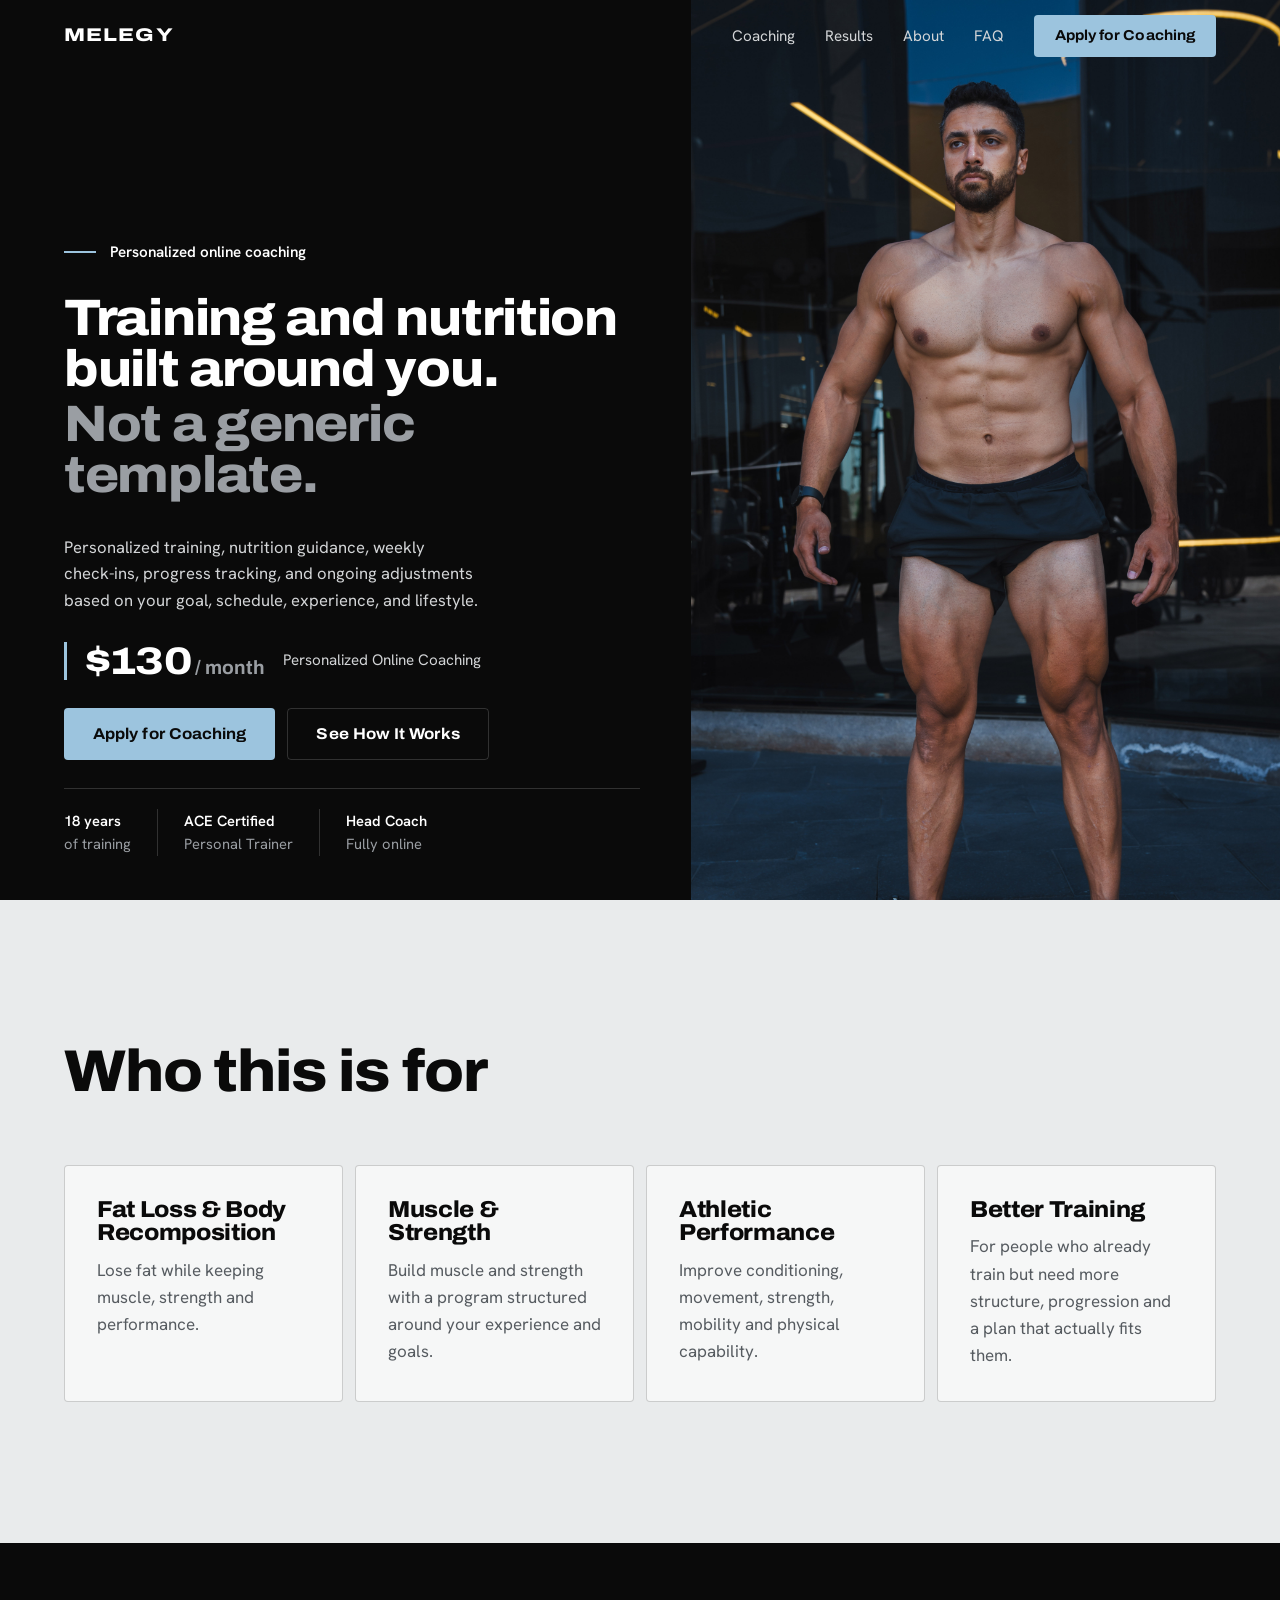
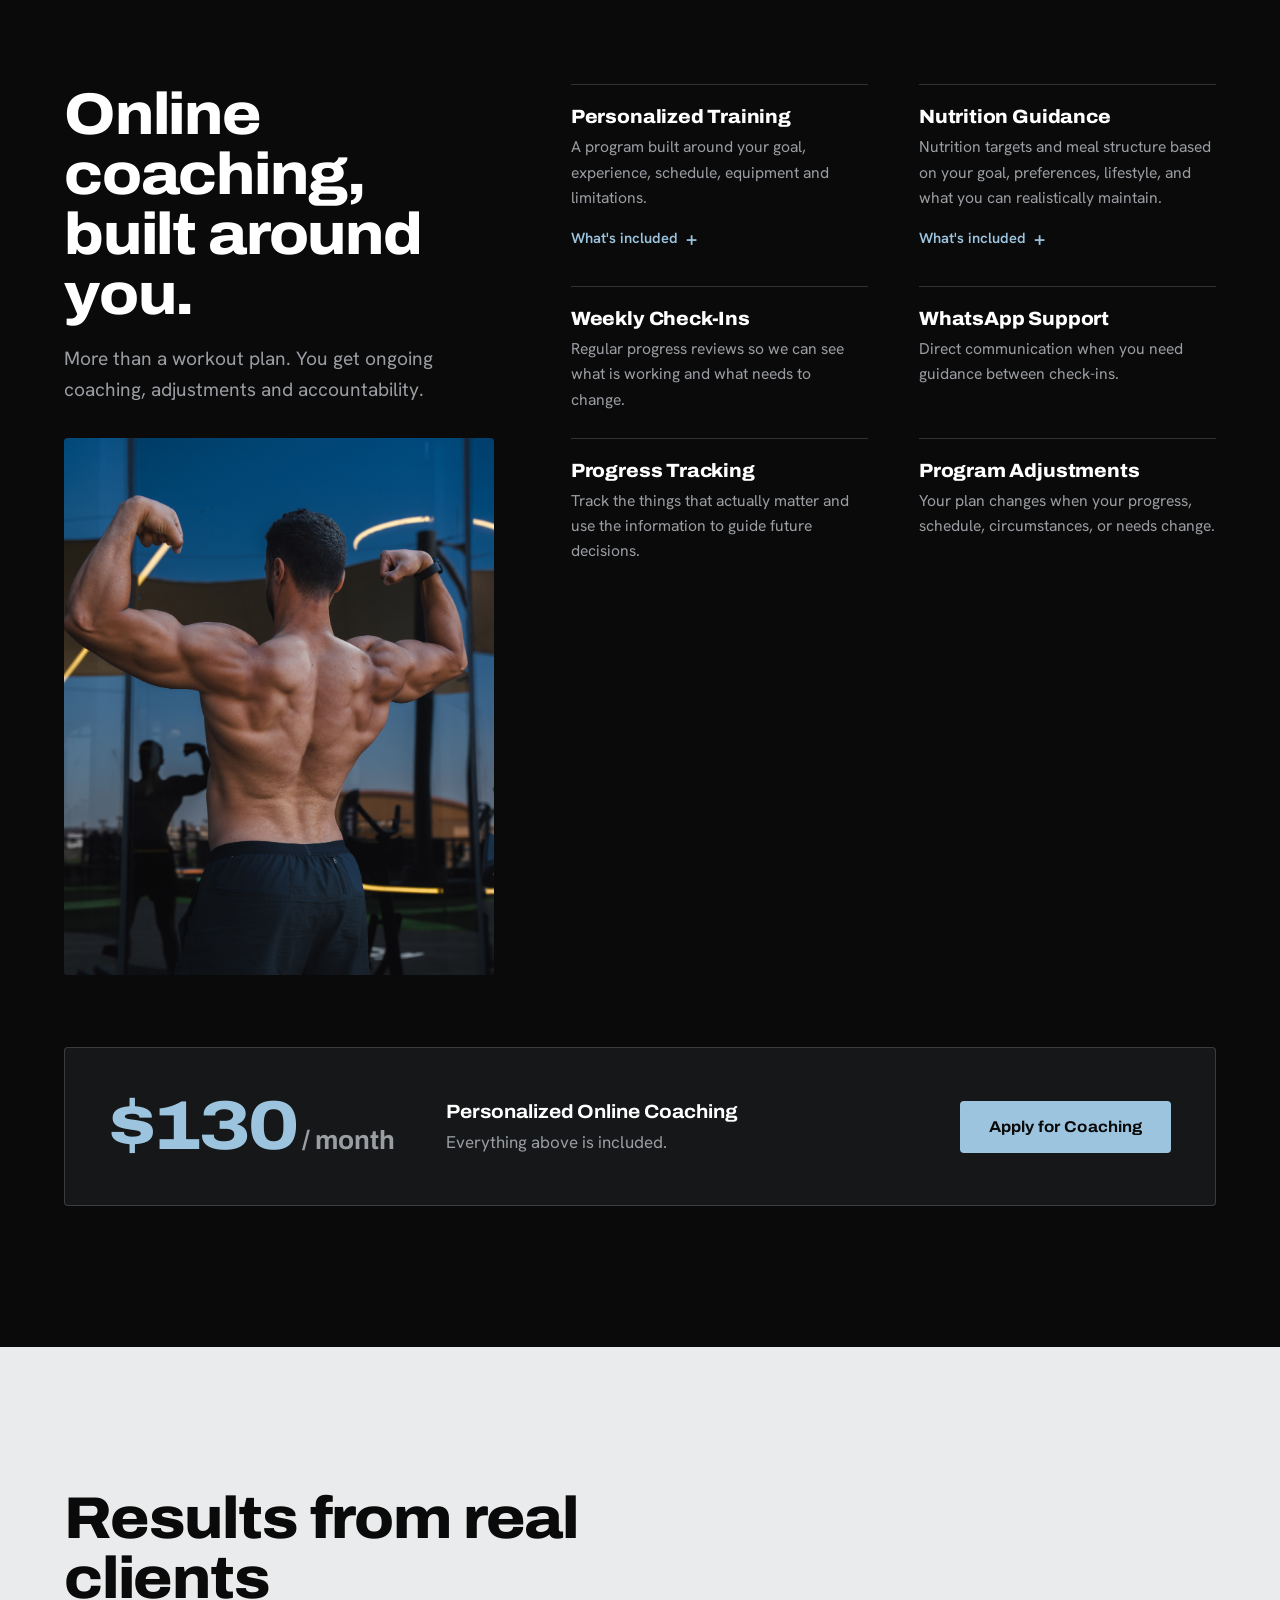
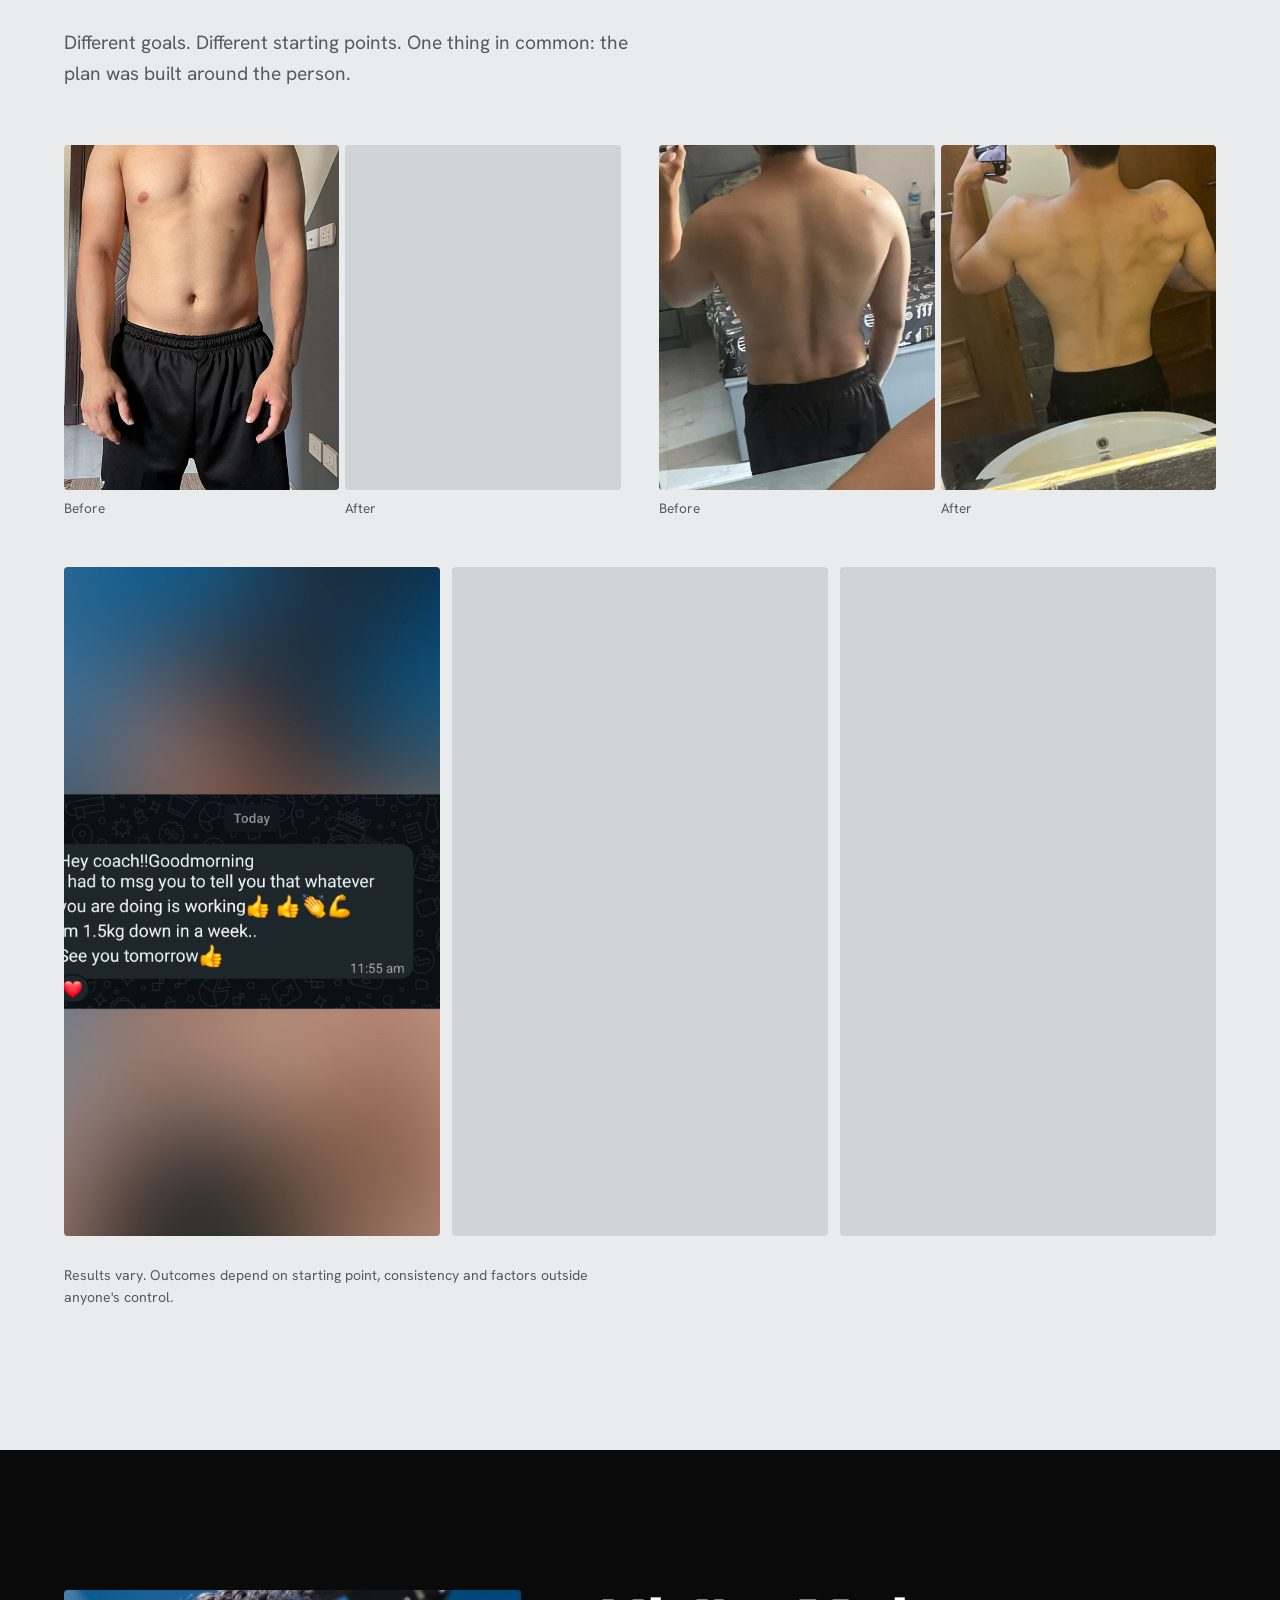
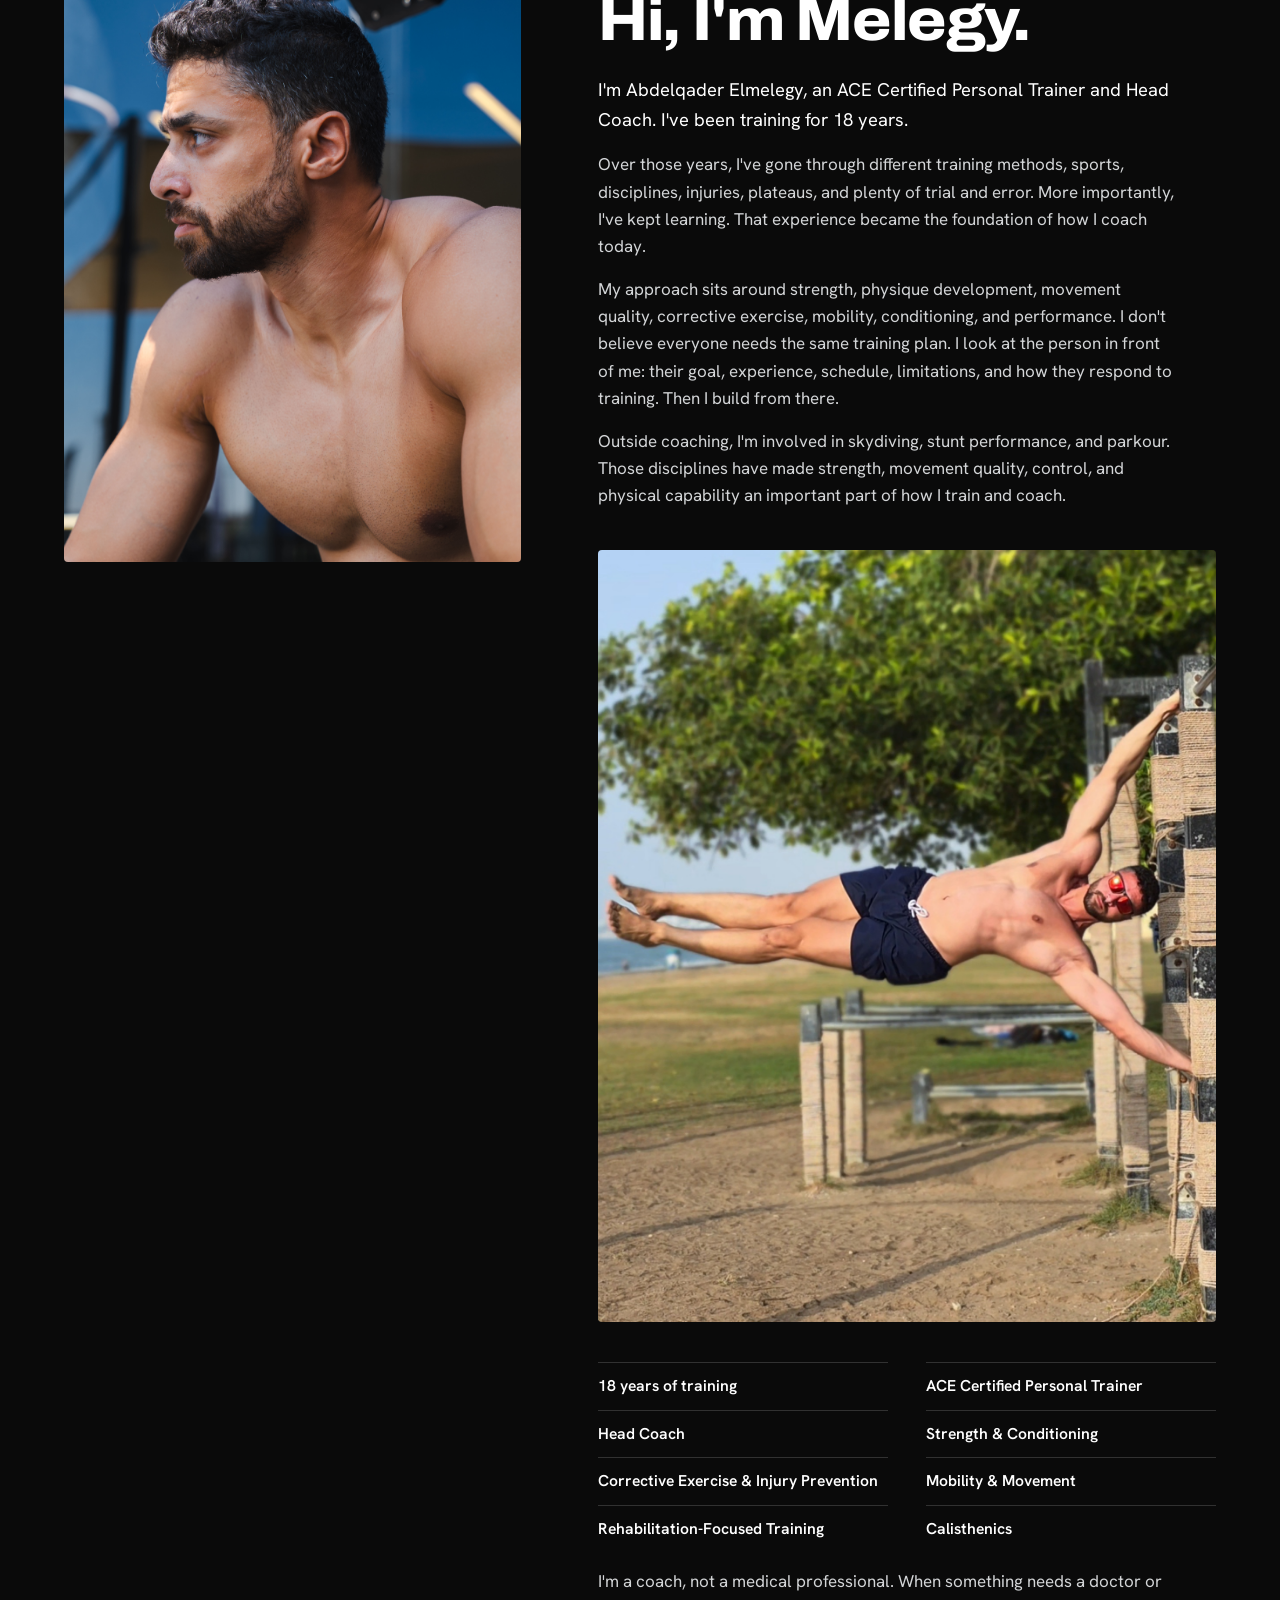
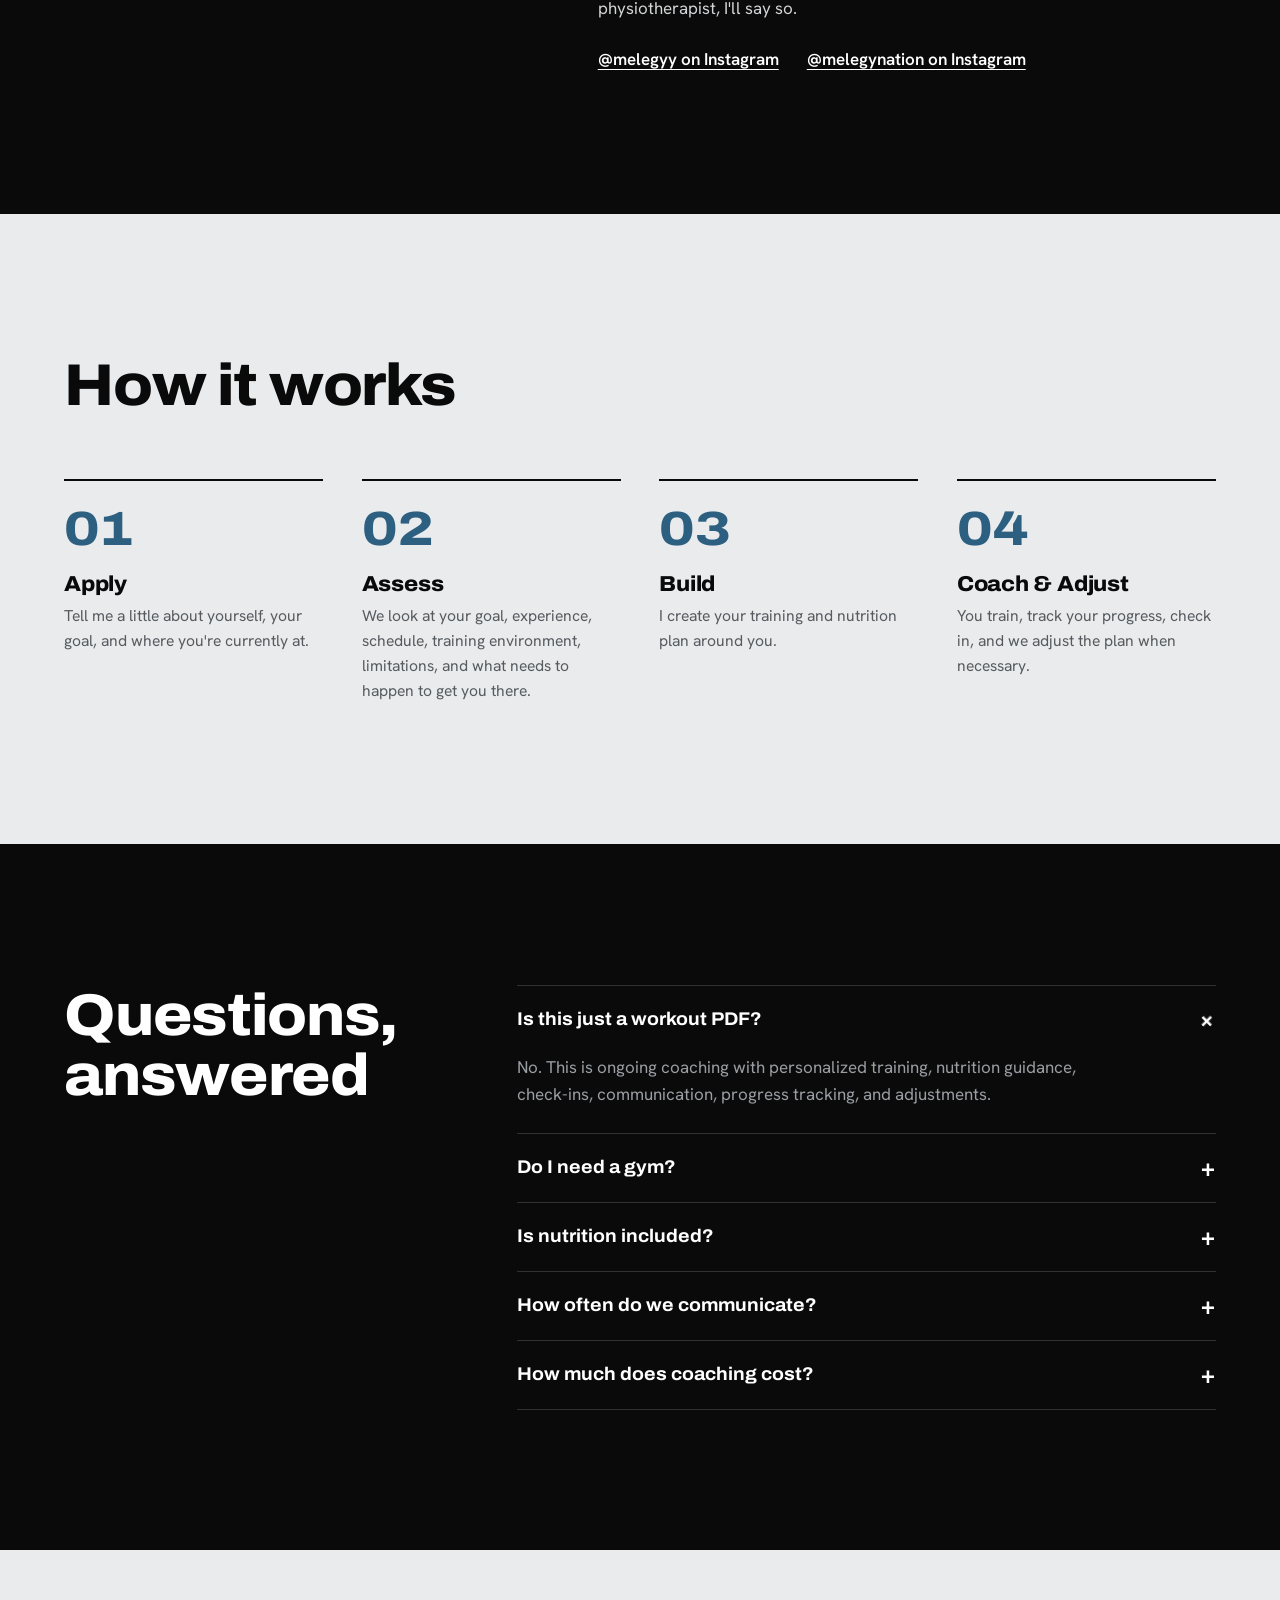
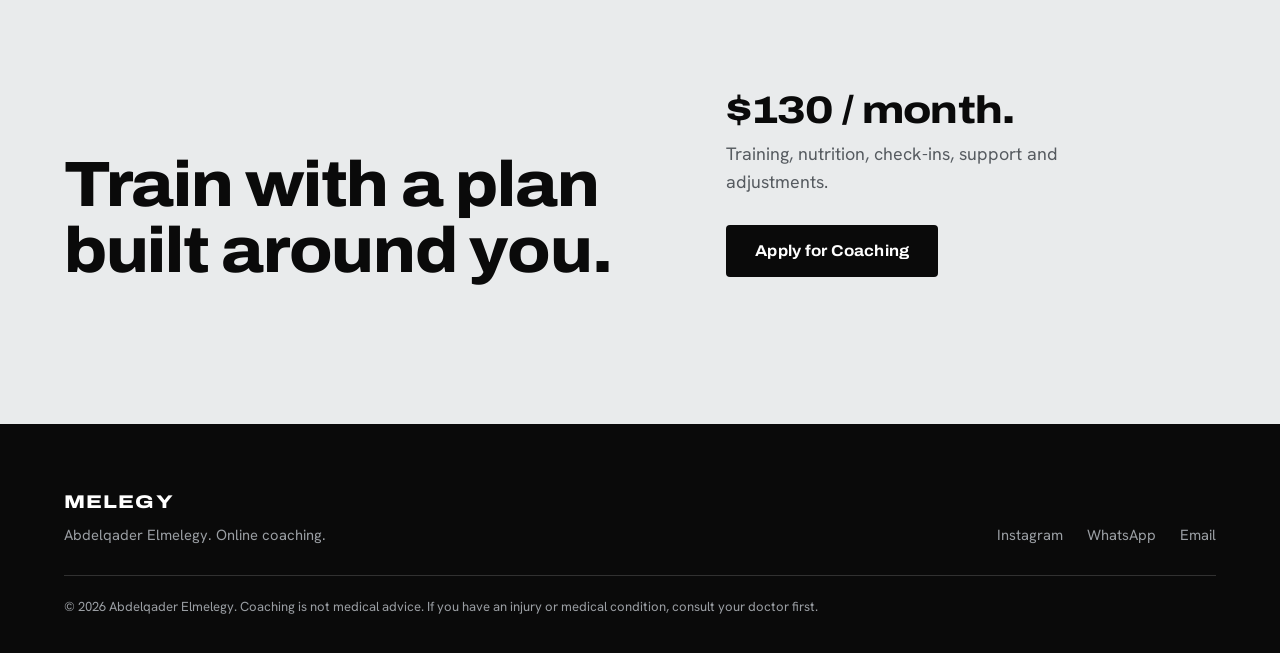
==== commit 339ce282: "Add files via upload" ====
--- a/index.html
+++ b/index.html
@@ -177,9 +177,8 @@
 </section>
 
 <!-- ============ 4. RESULTS ============
-     Everything here is a placeholder until you add real client work. Overwrite the files in images/
-     with your real photos (same filenames) and replace the [BRACKETED] text.
-     Get written permission before publishing any client name, photo or message.
+     Before/after photos and screenshots only. Overwrite the files in images/ with your real photos (same filenames).
+     Get written permission before publishing any client photo or message.
      PHOTO 4 — CLIENT TRANSFORMATION: client-01-before/after.jpg, client-02-before/after.jpg (4:5, same pose/light/distance)
      PHOTO 5 — CLIENT SCREENSHOTS: screenshot-01..03.jpg (9:16 phone screenshots) -->
 <section class="sec sec--light" id="results" aria-labelledby="results-h">
@@ -195,21 +194,13 @@
           <figure><div class="photo r-45"><img src="images/client-01-before.jpg" alt="Client 1 before coaching" width="1200" height="1500" loading="lazy" decoding="async"></div><figcaption>Before</figcaption></figure>
           <figure><div class="photo r-45"><img src="images/client-01-after.jpg" alt="Client 1 after coaching" width="1200" height="1500" loading="lazy" decoding="async"></div><figcaption>After</figcaption></figure>
         </div>
-        <p><span class="tk">[CLIENT FIRST NAME]</span>, <span class="tk">[GOAL and TIMEFRAME]</span></p>
       </div>
       <div class="ba-block">
         <div class="ba">
           <figure><div class="photo r-45"><img src="images/client-02-before.jpg" alt="Client 2 before coaching" width="1200" height="1500" loading="lazy" decoding="async"></div><figcaption>Before</figcaption></figure>
           <figure><div class="photo r-45"><img src="images/client-02-after.jpg" alt="Client 2 after coaching" width="1200" height="1500" loading="lazy" decoding="async"></div><figcaption>After</figcaption></figure>
         </div>
-        <p><span class="tk">[CLIENT FIRST NAME]</span>, <span class="tk">[GOAL and TIMEFRAME]</span></p>
-      </div>
-    </div>
-
-    <div class="proof-grid proof-row">
-      <blockquote class="quote"><p>[CLIENT TESTIMONIAL]</p><cite><span class="tk">[CLIENT NAME]</span></cite></blockquote>
-      <blockquote class="quote"><p>[CLIENT TESTIMONIAL]</p><cite><span class="tk">[CLIENT NAME]</span></cite></blockquote>
-      <blockquote class="quote"><p>[CLIENT TESTIMONIAL]</p><cite><span class="tk">[CLIENT NAME]</span></cite></blockquote>
+      </div>
     </div>
 
     <div class="shots proof-row">
@@ -241,10 +232,10 @@
       <p>My approach sits around strength, physique development, movement quality, corrective exercise, mobility, conditioning, and performance. I don't believe everyone needs the same training plan. I look at the person in front of me: their goal, experience, schedule, limitations, and how they respond to training. Then I build from there.</p>
       <p>Outside coaching, I'm involved in skydiving, stunt performance, and parkour. Those disciplines have made strength, movement quality, control, and physical capability an important part of how I train and coach.</p>
       <!-- PHOTO 3 — ATHLETIC
-           File: images/athletic.jpg  |  Landscape-friendly (shown 16:9), ~1600x2000 or wider
+           File: images/athletic.jpg  |  4:5, ~1600x2000
            Skydiving, parkour or a movement skill. One strong image. -->
-      <figure class="photo r-169">
-        <img src="images/athletic.jpg" alt="Melegy in action, moving athletically" width="1600" height="900" loading="lazy" decoding="async">
+      <figure class="photo r-45">
+        <img src="images/athletic.jpg" alt="Melegy in action, moving athletically" width="1600" height="2000" loading="lazy" decoding="async">
       </figure>
 
       <ul class="creds">
--- a/css/styles.css
+++ b/css/styles.css
@@ -159,10 +159,6 @@
 .ba{display:grid;grid-template-columns:1fr 1fr;gap:6px}
 .ba figure{margin:0}
 .ba figcaption{font-size:.85rem;margin-top:8px;color:var(--muted-l)}
-.ba-block>p{margin-top:12px;font-size:.92rem;color:var(--muted-l)}
-.quote{background:var(--paper);border:1px solid var(--line-l);border-radius:var(--radius);padding:26px;display:flex;flex-direction:column;justify-content:space-between;gap:24px;min-height:190px;margin:0}
-.quote p{font-family:var(--f-display);font-stretch:104%;font-weight:600;font-size:1.2rem;line-height:1.3;letter-spacing:-.01em}
-.quote cite{font-style:normal;font-size:.92rem;color:var(--muted-l)}
 .shots{display:grid;grid-template-columns:repeat(3,1fr);gap:12px}
 .fine{margin-top:28px;font-size:.88rem;color:var(--muted-d);max-width:70ch}
 .sec--light .fine{color:var(--muted-l)}
@@ -231,7 +227,6 @@
   .bento{grid-template-columns:1fr 1fr}
   .inc,.about,.faq,.cta{grid-template-columns:1fr}
   .inc__left,.about__media,.faq__head{position:static}
-  .inc__left .photo{aspect-ratio:4/3}
   .about__media{max-width:520px}
   .proof-grid{grid-template-columns:1fr 1fr}
   .steps{grid-template-columns:1fr 1fr;row-gap:36px}
@@ -253,7 +248,6 @@
   .offer{gap:6px 14px}
   .bento,.proof-grid,.proof-grid--2,.ggrid,.steps{grid-template-columns:1fr}
   .card{min-height:0;padding:22px}
-  .quote{min-height:0;padding:22px;gap:16px}
   .creds{grid-template-columns:1fr 1fr;gap:0 16px}
   .creds li{font-size:.9rem;padding:12px 0}
   .pricebox .btn,.cta .btn{width:100%}
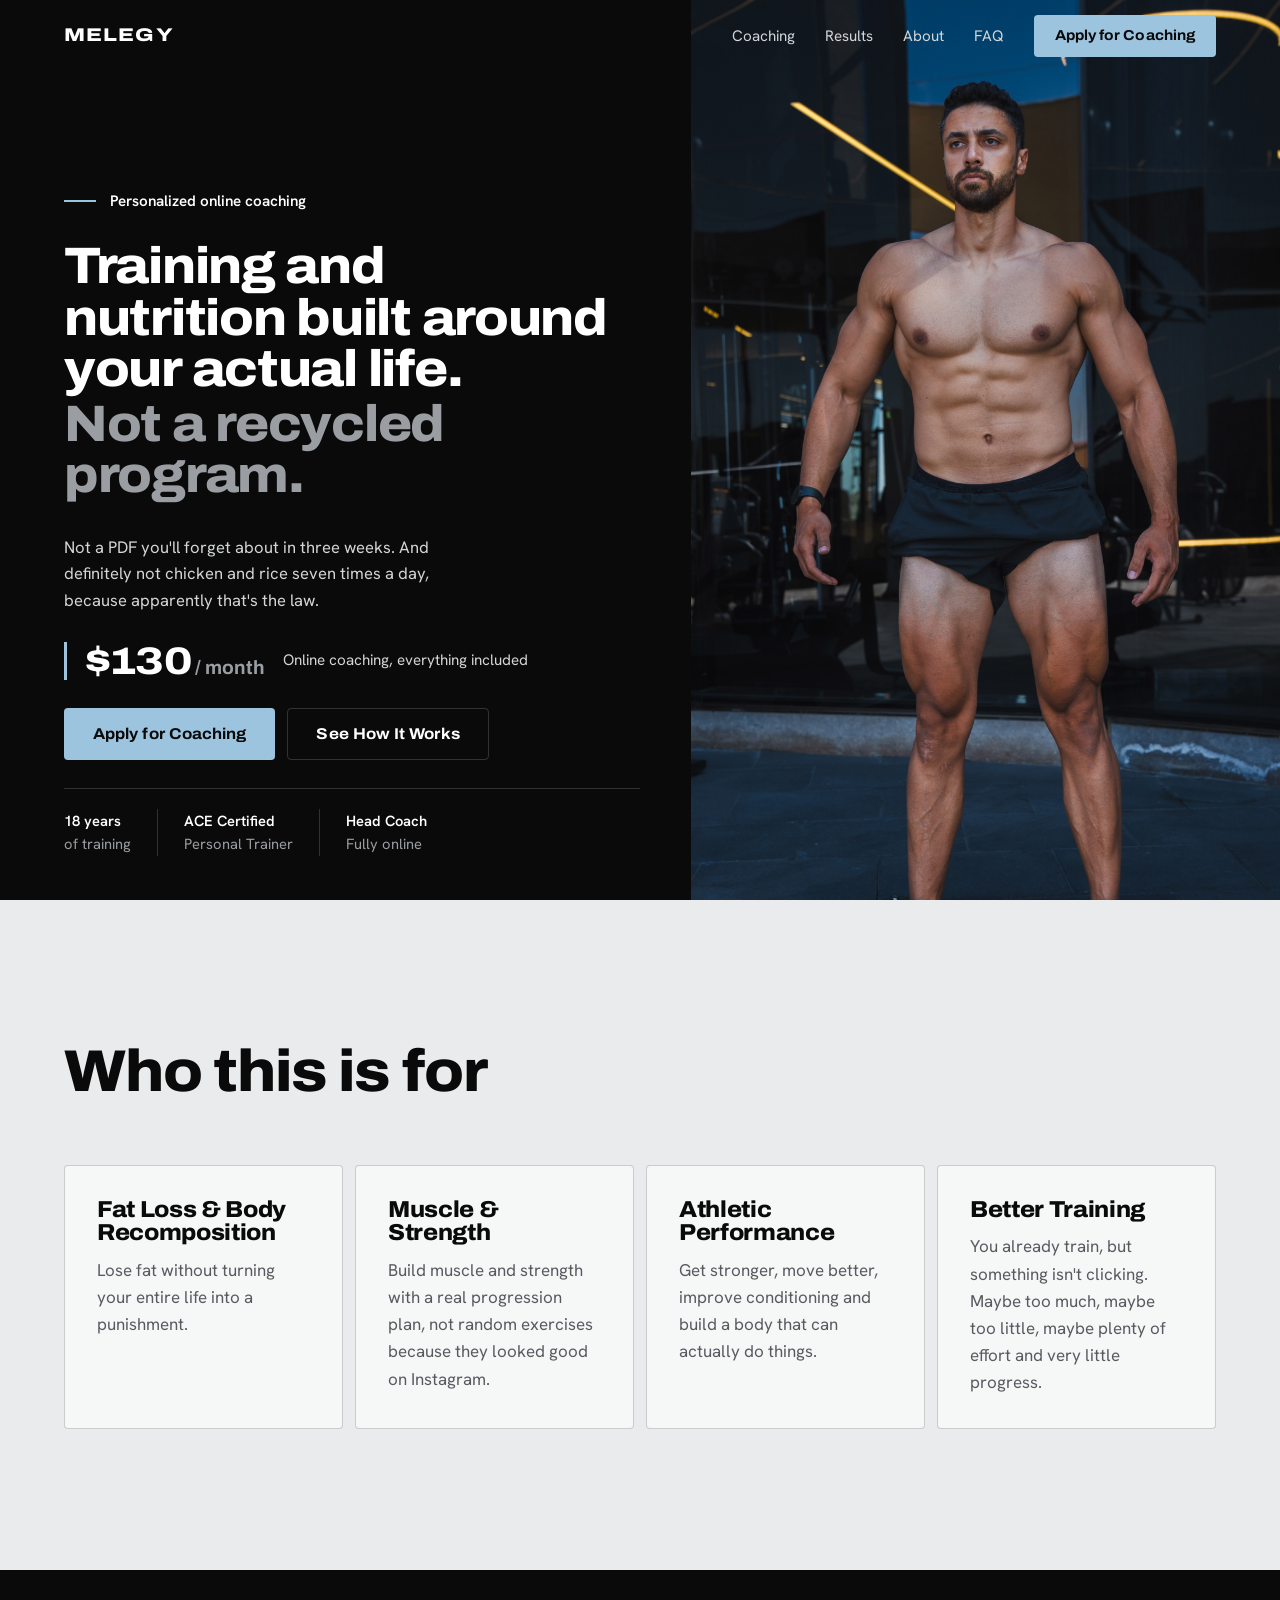
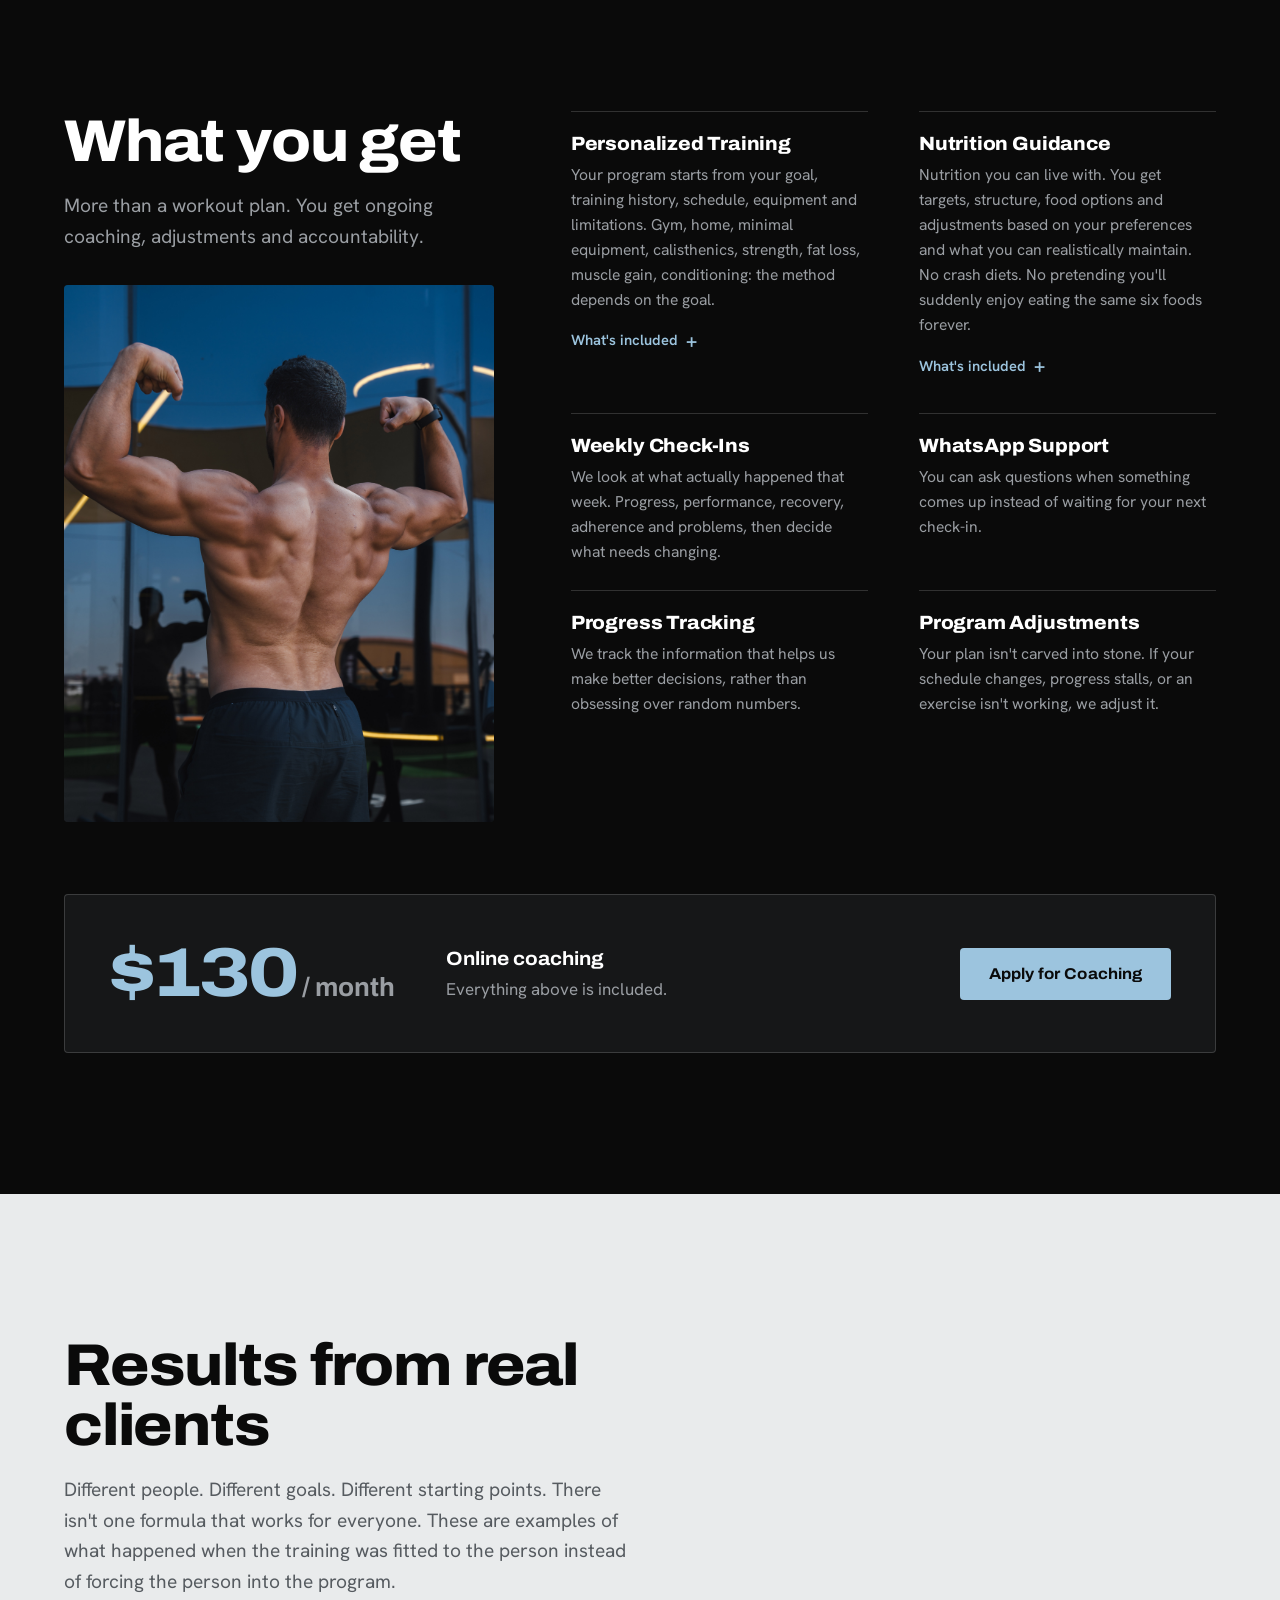
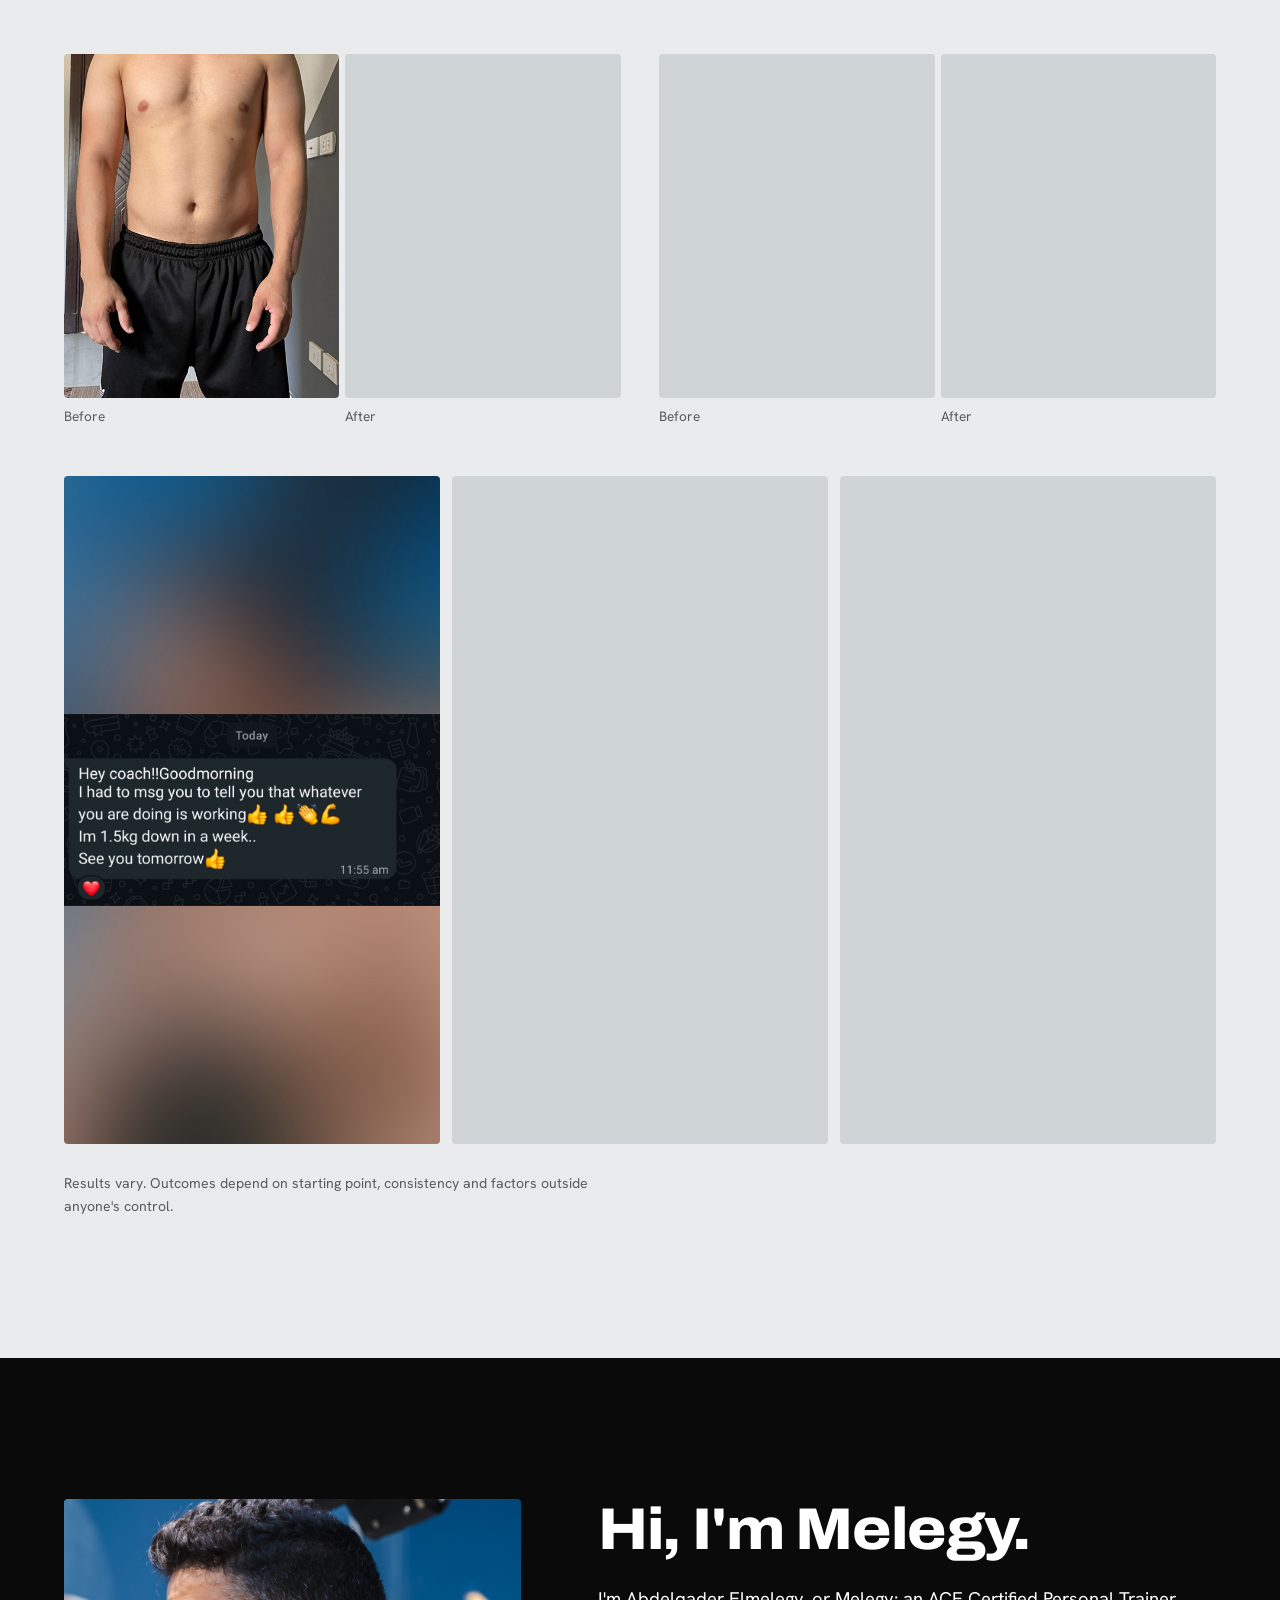
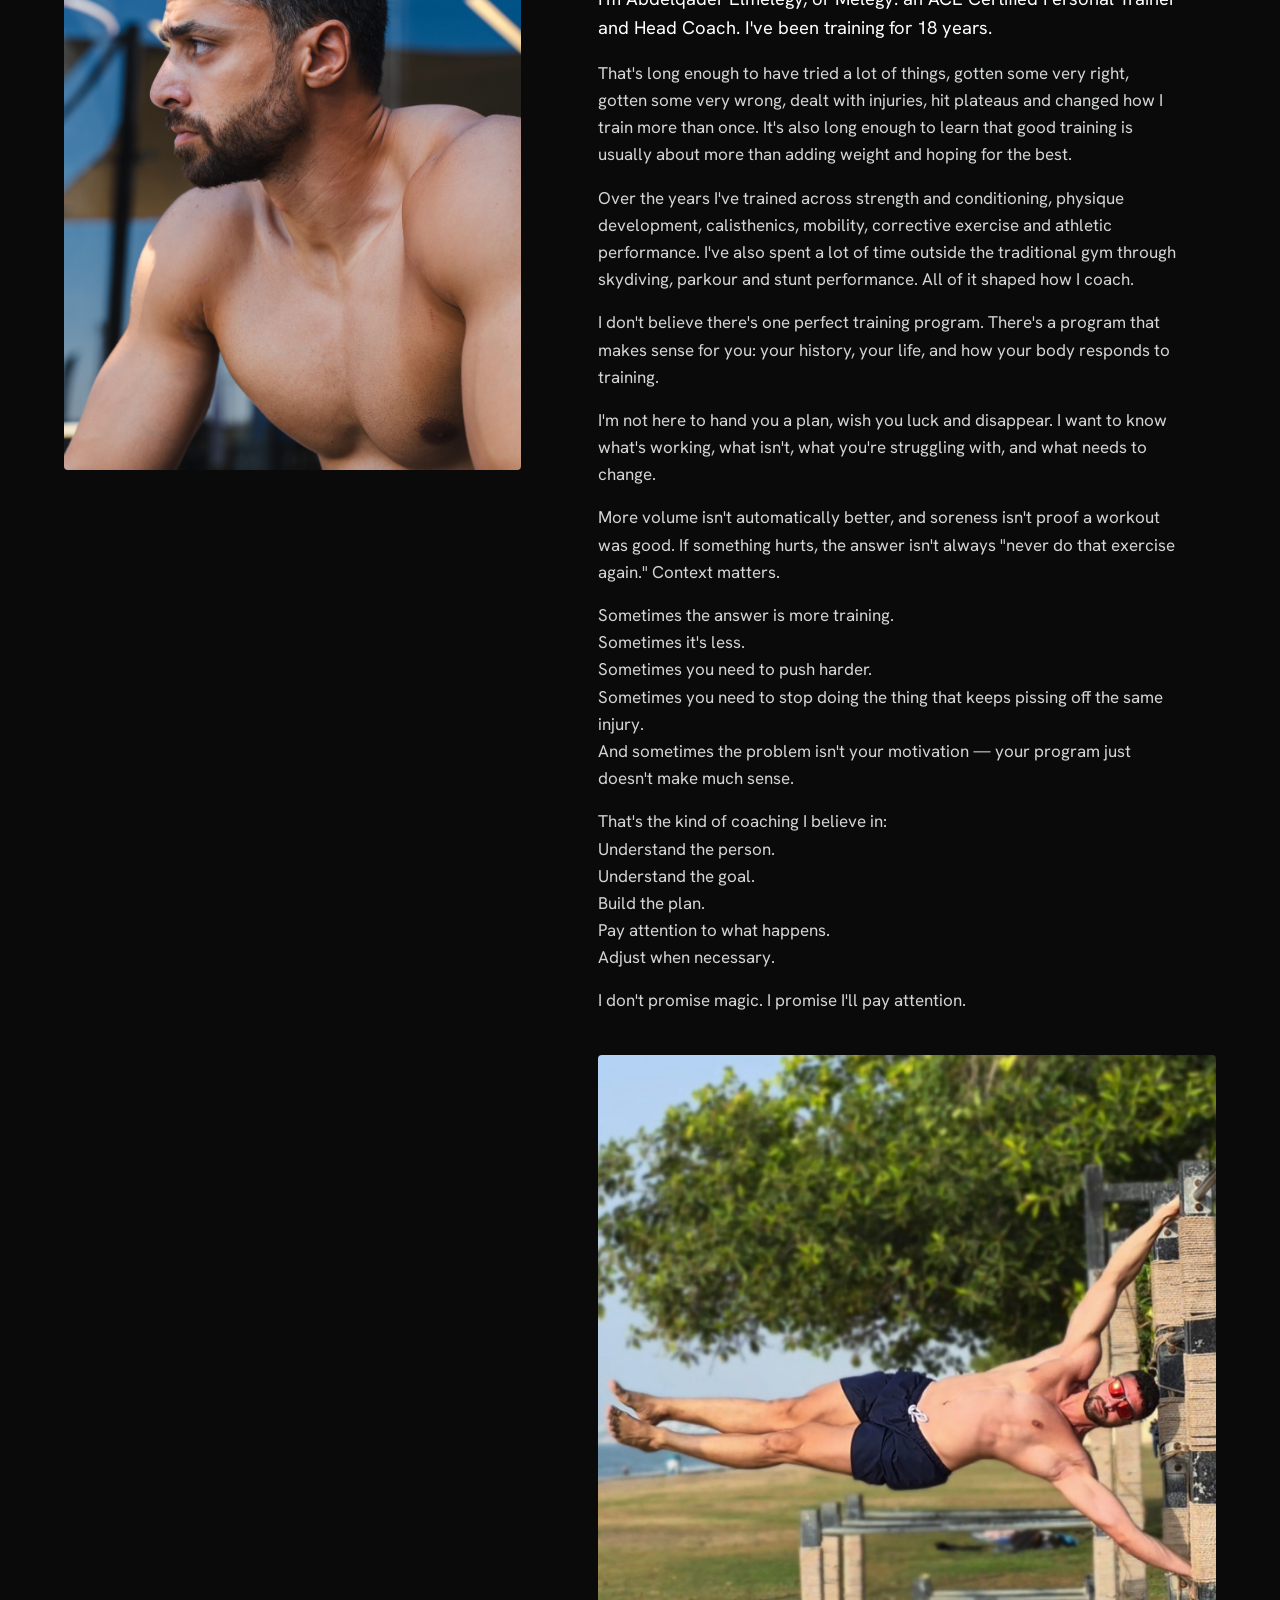
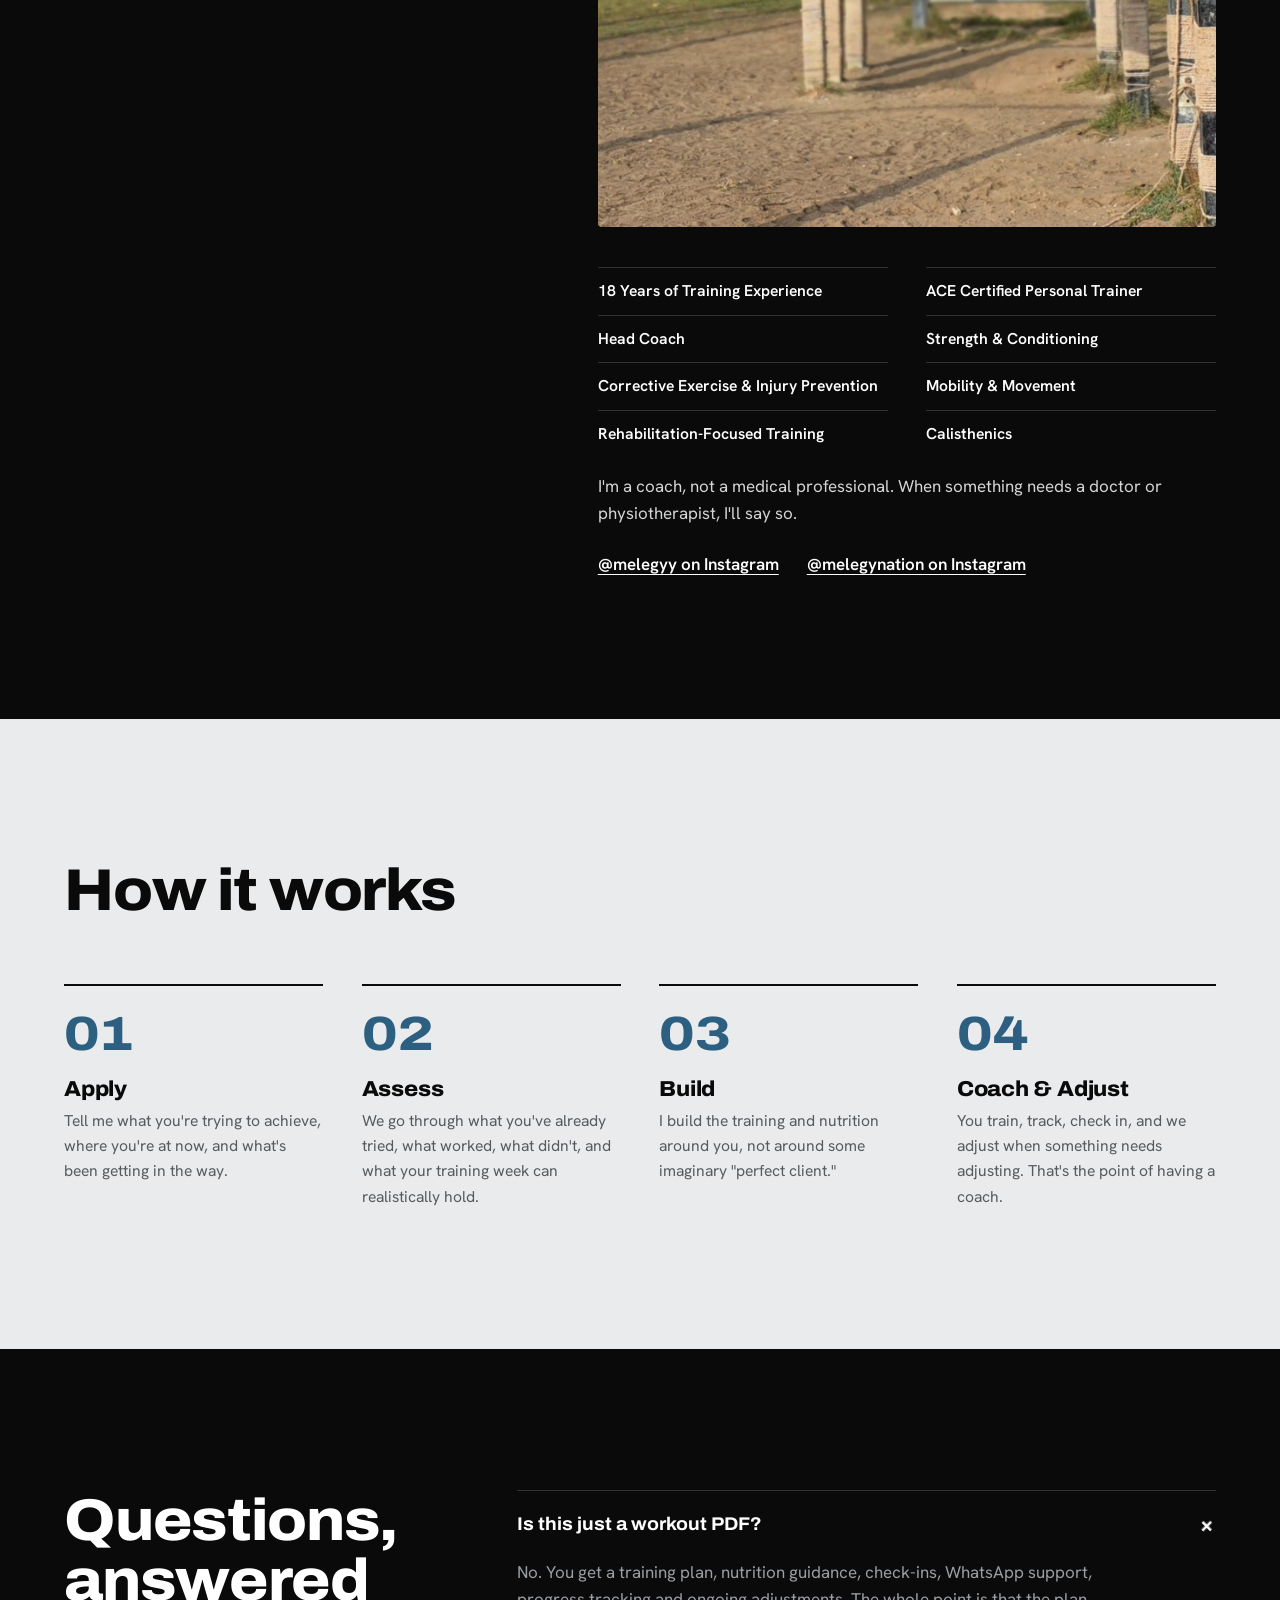
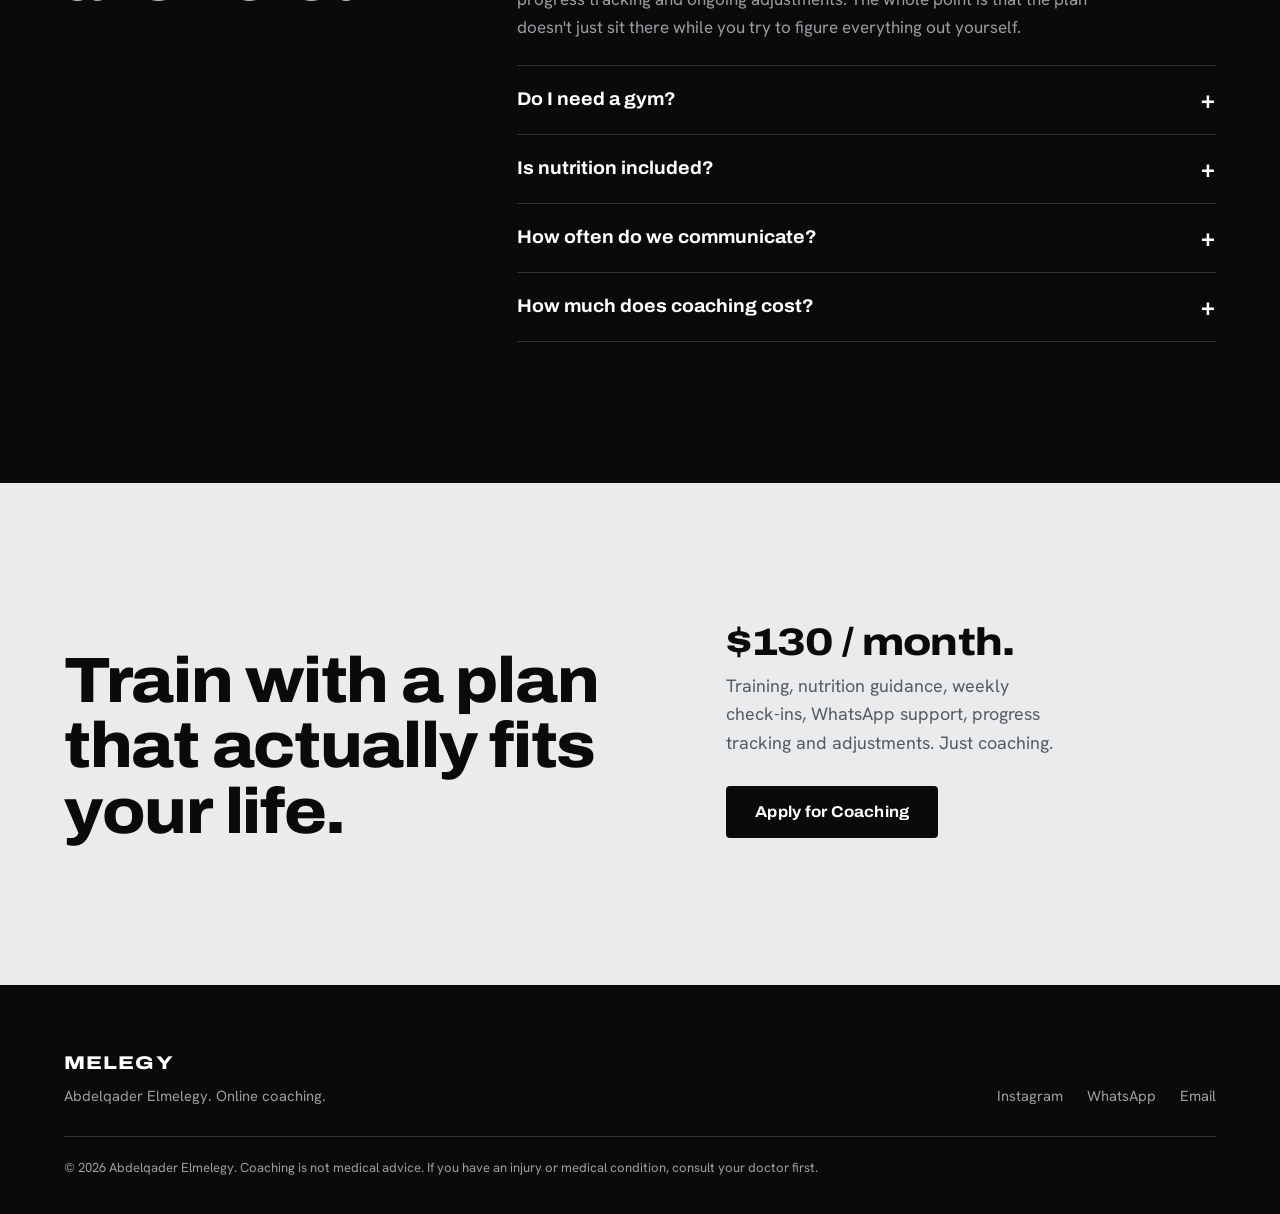
==== commit f37b6ef6: "Add files via upload" ====
--- a/index.html
+++ b/index.html
@@ -19,7 +19,7 @@
 <meta property="og:type" content="website">
 <meta property="og:site_name" content="Melegy">
 <meta property="og:title" content="Melegy | Personalized Online Coaching, $130/month">
-<meta property="og:description" content="Training and nutrition built around you. Not a generic template.">
+<meta property="og:description" content="Training and nutrition built around your actual life. Not a recycled program.">
 <meta name="twitter:card" content="summary_large_image">
 
 <link rel="preload" href="fonts/archivo-latin-wdth-wght.woff2" as="font" type="font/woff2" crossorigin>
@@ -56,11 +56,11 @@
   <div class="hero__copy">
     <p class="hero__eyebrow">Personalized online coaching</p>
     <h1>
-      <span class="line"><span>Training and nutrition built around you.</span></span>
-      <span class="line"><span>Not a generic template.</span></span>
+      <span class="line"><span>Training and nutrition built around your actual life.</span></span>
+      <span class="line"><span>Not a recycled program.</span></span>
     </h1>
-    <p class="hero__sub">Personalized training, nutrition guidance, weekly check-ins, progress tracking, and ongoing adjustments based on your goal, schedule, experience, and lifestyle.</p>
-    <p class="offer"><span class="offer__price">$130<small> / month</small></span><span class="offer__what">Personalized Online Coaching</span></p>
+    <p class="hero__sub">Not a PDF you'll forget about in three weeks. And definitely not chicken and rice seven times a day, because apparently that's the law.</p>
+    <p class="offer"><span class="offer__price">$130<small> / month</small></span><span class="offer__what">Online coaching, everything included</span></p>
     <div class="btn-row">
       <a class="btn btn--primary" href="https://tally.so/r/Y5LRRN" target="_blank" rel="noopener noreferrer" data-link="application">Apply for Coaching</a>
       <!-- Shows "Book a Call" once LINKS.calendly is set; until then it falls back to "See How It Works" -->
@@ -92,19 +92,19 @@
     <div class="bento">
       <article class="card">
         <h3>Fat Loss &amp; Body Recomposition</h3>
-        <p>Lose fat while keeping muscle, strength and performance.</p>
+        <p>Lose fat without turning your entire life into a punishment.</p>
       </article>
       <article class="card">
         <h3>Muscle &amp; Strength</h3>
-        <p>Build muscle and strength with a program structured around your experience and goals.</p>
+        <p>Build muscle and strength with a real progression plan, not random exercises because they looked good on Instagram.</p>
       </article>
       <article class="card">
         <h3>Athletic Performance</h3>
-        <p>Improve conditioning, movement, strength, mobility and physical capability.</p>
+        <p>Get stronger, move better, improve conditioning and build a body that can actually do things.</p>
       </article>
       <article class="card">
         <h3>Better Training</h3>
-        <p>For people who already train but need more structure, progression and a plan that actually fits them.</p>
+        <p>You already train, but something isn't clicking. Maybe too much, maybe too little, maybe plenty of effort and very little progress.</p>
       </article>
     </div>
   </div>
@@ -116,7 +116,7 @@
     <div class="inc">
       <div class="inc__left">
         <div>
-          <h2 class="h2" id="inc-h">Online coaching, built around you.</h2>
+          <h2 class="h2" id="inc-h">What you get</h2>
           <p class="lead muted">More than a workout plan. You get ongoing coaching, adjustments and accountability.</p>
         </div>
         <!-- PHOTO 7 — COACHING
@@ -130,47 +130,43 @@
       <ul class="ggrid">
         <li>
           <h3>Personalized Training</h3>
-          <p>A program built around your goal, experience, schedule, equipment and limitations.</p>
+          <p>Your program starts from your goal, training history, schedule, equipment and limitations. Gym, home, minimal equipment, calisthenics, strength, fat loss, muscle gain, conditioning: the method depends on the goal.</p>
           <details class="mini">
             <summary>What's included</summary>
-            <p class="mini__intro">Fat loss, muscle, strength, conditioning, calisthenics or athletic performance: the program is built around the outcome you're after.</p>
             <ul>
               <li>Exercise selection based on your goal and level</li>
               <li>Sets, reps, rest and progression clearly defined</li>
-              <li>Structured around your weekly schedule</li>
-              <li>Gym, home, minimal-equipment or calisthenics options</li>
+              <li>Fitted to your weekly schedule</li>
               <li>Exercise substitutions when necessary</li>
               <li>Cardio and conditioning when they serve the goal</li>
               <li>Mobility and corrective work where appropriate</li>
             </ul>
+            <p class="mini__close muted">Every exercise has a reason. If I can't explain why it's in your program, it shouldn't be.</p>
           </details>
         </li>
         <li>
           <h3>Nutrition Guidance</h3>
-          <p>Nutrition targets and meal structure based on your goal, preferences, lifestyle, and what you can realistically maintain.</p>
+          <p>Nutrition you can live with. You get targets, structure, food options and adjustments based on your preferences and what you can realistically maintain. No crash diets. No pretending you'll suddenly enjoy eating the same six foods forever.</p>
           <details class="mini">
             <summary>What's included</summary>
-            <p class="mini__intro">No generic meal plan that assumes you wake up at 6 AM and eat chicken and rice seven times a day.</p>
             <ul>
               <li>Nutrition targets and meal structure</li>
               <li>Food options based on your preferences and schedule</li>
               <li>Adjustments for dislikes and dietary restrictions</li>
-              <li>Flexible options you can actually maintain</li>
               <li>Supplement guidance when appropriate</li>
             </ul>
-            <p class="mini__close muted">Fat loss without the crash-diet cycle: a structure you can follow long enough to get the result, while keeping as much muscle, strength and quality of life as possible.</p>
           </details>
         </li>
-        <li><h3>Weekly Check-Ins</h3><p>Regular progress reviews so we can see what is working and what needs to change.</p></li>
-        <li><h3>WhatsApp Support</h3><p>Direct communication when you need guidance between check-ins.</p></li>
-        <li><h3>Progress Tracking</h3><p>Track the things that actually matter and use the information to guide future decisions.</p></li>
-        <li><h3>Program Adjustments</h3><p>Your plan changes when your progress, schedule, circumstances, or needs change.</p></li>
+        <li><h3>Weekly Check-Ins</h3><p>We look at what actually happened that week. Progress, performance, recovery, adherence and problems, then decide what needs changing.</p></li>
+        <li><h3>WhatsApp Support</h3><p>You can ask questions when something comes up instead of waiting for your next check-in.</p></li>
+        <li><h3>Progress Tracking</h3><p>We track the information that helps us make better decisions, rather than obsessing over random numbers.</p></li>
+        <li><h3>Program Adjustments</h3><p>Your plan isn't carved into stone. If your schedule changes, progress stalls, or an exercise isn't working, we adjust it.</p></li>
       </ul>
     </div>
 
     <div class="pricebox">
       <p class="pricebox__n">$130<small> / month</small></p>
-      <p class="pricebox__t"><b>Personalized Online Coaching</b><span>Everything above is included.</span></p>
+      <p class="pricebox__t"><b>Online coaching</b><span>Everything above is included.</span></p>
       <a class="btn btn--primary" href="https://tally.so/r/Y5LRRN" target="_blank" rel="noopener noreferrer" data-link="application">Apply for Coaching</a>
     </div>
   </div>
@@ -185,7 +181,7 @@
   <div class="wrap">
     <div class="results__head">
       <h2 class="h2" id="results-h">Results from real clients</h2>
-      <p class="lead muted">Different goals. Different starting points. One thing in common: the plan was built around the person.</p>
+      <p class="lead muted">Different people. Different goals. Different starting points. There isn't one formula that works for everyone. These are examples of what happened when the training was fitted to the person instead of forcing the person into the program.</p>
     </div>
 
     <div class="proof-grid proof-grid--2">
@@ -227,10 +223,15 @@
 
     <div class="about__copy">
       <h2 class="h2" id="about-h">Hi, I'm Melegy.</h2>
-      <p>I'm Abdelqader Elmelegy, an ACE Certified Personal Trainer and Head Coach. I've been training for 18 years.</p>
-      <p>Over those years, I've gone through different training methods, sports, disciplines, injuries, plateaus, and plenty of trial and error. More importantly, I've kept learning. That experience became the foundation of how I coach today.</p>
-      <p>My approach sits around strength, physique development, movement quality, corrective exercise, mobility, conditioning, and performance. I don't believe everyone needs the same training plan. I look at the person in front of me: their goal, experience, schedule, limitations, and how they respond to training. Then I build from there.</p>
-      <p>Outside coaching, I'm involved in skydiving, stunt performance, and parkour. Those disciplines have made strength, movement quality, control, and physical capability an important part of how I train and coach.</p>
+      <p>I'm Abdelqader Elmelegy, or Melegy: an ACE Certified Personal Trainer and Head Coach. I've been training for 18 years.</p>
+      <p>That's long enough to have tried a lot of things, gotten some very right, gotten some very wrong, dealt with injuries, hit plateaus and changed how I train more than once. It's also long enough to learn that good training is usually about more than adding weight and hoping for the best.</p>
+      <p>Over the years I've trained across strength and conditioning, physique development, calisthenics, mobility, corrective exercise and athletic performance. I've also spent a lot of time outside the traditional gym through skydiving, parkour and stunt performance. All of it shaped how I coach.</p>
+      <p>I don't believe there's one perfect training program. There's a program that makes sense for you: your history, your life, and how your body responds to training.</p>
+      <p>I'm not here to hand you a plan, wish you luck and disappear. I want to know what's working, what isn't, what you're struggling with, and what needs to change.</p>
+      <p>More volume isn't automatically better, and soreness isn't proof a workout was good. If something hurts, the answer isn't always "never do that exercise again." Context matters.</p>
+      <p>Sometimes the answer is more training.<br>Sometimes it's less.<br>Sometimes you need to push harder.<br>Sometimes you need to stop doing the thing that keeps pissing off the same injury.<br>And sometimes the problem isn't your motivation &mdash; your program just doesn't make much sense.</p>
+      <p>That's the kind of coaching I believe in:<br>Understand the person.<br>Understand the goal.<br>Build the plan.<br>Pay attention to what happens.<br>Adjust when necessary.</p>
+      <p>I don't promise magic. I promise I'll pay attention.</p>
       <!-- PHOTO 3 — ATHLETIC
            File: images/athletic.jpg  |  4:5, ~1600x2000
            Skydiving, parkour or a movement skill. One strong image. -->
@@ -239,7 +240,7 @@
       </figure>
 
       <ul class="creds">
-        <li>18 years of training</li>
+        <li>18 Years of Training Experience</li>
         <li>ACE Certified Personal Trainer</li>
         <li>Head Coach</li>
         <li>Strength &amp; Conditioning</li>
@@ -264,10 +265,10 @@
       <h2 class="h2" id="how-h">How it works</h2>
     </div>
     <ol class="steps">
-      <li><h3>Apply</h3><p>Tell me a little about yourself, your goal, and where you're currently at.</p></li>
-      <li><h3>Assess</h3><p>We look at your goal, experience, schedule, training environment, limitations, and what needs to happen to get you there.</p></li>
-      <li><h3>Build</h3><p>I create your training and nutrition plan around you.</p></li>
-      <li><h3>Coach &amp; Adjust</h3><p>You train, track your progress, check in, and we adjust the plan when necessary.</p></li>
+      <li><h3>Apply</h3><p>Tell me what you're trying to achieve, where you're at now, and what's been getting in the way.</p></li>
+      <li><h3>Assess</h3><p>We go through what you've already tried, what worked, what didn't, and what your training week can realistically hold.</p></li>
+      <li><h3>Build</h3><p>I build the training and nutrition around you, not around some imaginary "perfect client."</p></li>
+      <li><h3>Coach &amp; Adjust</h3><p>You train, track, check in, and we adjust when something needs adjusting. That's the point of having a coach.</p></li>
     </ol>
   </div>
 </section>
@@ -279,8 +280,8 @@
       <h2 class="h2" id="faq-h">Questions, answered</h2>
     </div>
     <div>
-      <details open><summary>Is this just a workout PDF?</summary><div><p>No. This is ongoing coaching with personalized training, nutrition guidance, check-ins, communication, progress tracking, and adjustments.</p></div></details>
-      <details><summary>Do I need a gym?</summary><div><p>No. Your training can be built around a gym, home equipment, minimal equipment, or calisthenics depending on your goal.</p></div></details>
+      <details open><summary>Is this just a workout PDF?</summary><div><p>No. You get a training plan, nutrition guidance, check-ins, WhatsApp support, progress tracking and ongoing adjustments. The whole point is that the plan doesn't just sit there while you try to figure everything out yourself.</p></div></details>
+      <details><summary>Do I need a gym?</summary><div><p>No. It works with a full gym, home equipment, minimal equipment or calisthenics, depending on what you're trying to achieve.</p></div></details>
       <details><summary>Is nutrition included?</summary><div><p>Yes. Nutrition guidance is part of the coaching.</p></div></details>
       <details><summary>How often do we communicate?</summary><div><p>You have weekly check-ins plus WhatsApp support between check-ins.</p></div></details>
       <details><summary>How much does coaching cost?</summary><div><p>$130/month.</p></div></details>
@@ -293,9 +294,9 @@
      Tally sends people on to Calendly after they submit. -->
 <section class="sec sec--light" id="final-cta" aria-labelledby="cta-h">
   <div class="wrap cta">
-    <h2 class="h2" id="cta-h">Train with a plan built around you.</h2>
+    <h2 class="h2" id="cta-h">Train with a plan that actually fits your life.</h2>
     <div class="cta__side">
-      <p class="cta__price"><b>$130 / month.</b> Training, nutrition, check-ins, support and adjustments.</p>
+      <p class="cta__price"><b>$130 / month.</b> Training, nutrition guidance, weekly check-ins, WhatsApp support, progress tracking and adjustments. Just coaching.</p>
       <div class="btn-row">
         <a class="btn btn--primary" href="https://tally.so/r/Y5LRRN" target="_blank" rel="noopener noreferrer" data-link="application">Apply for Coaching</a>
       </div>
